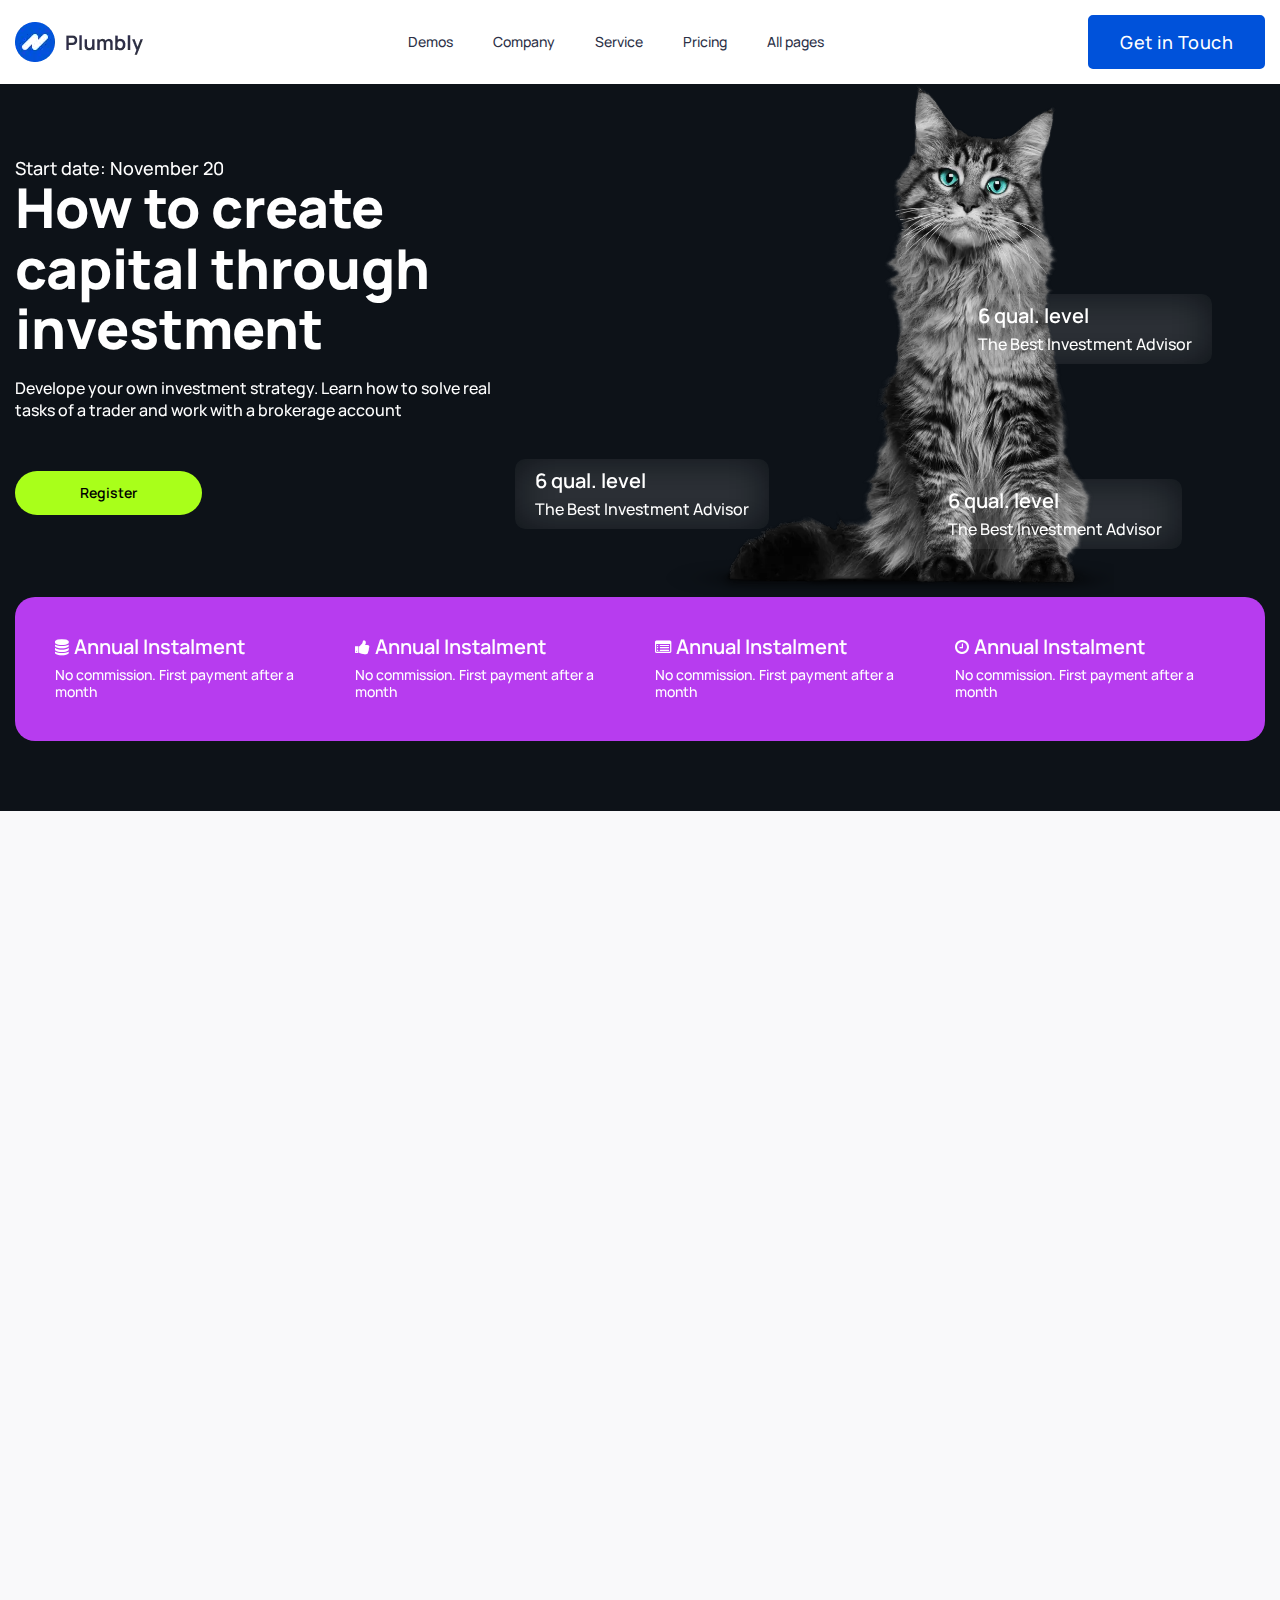
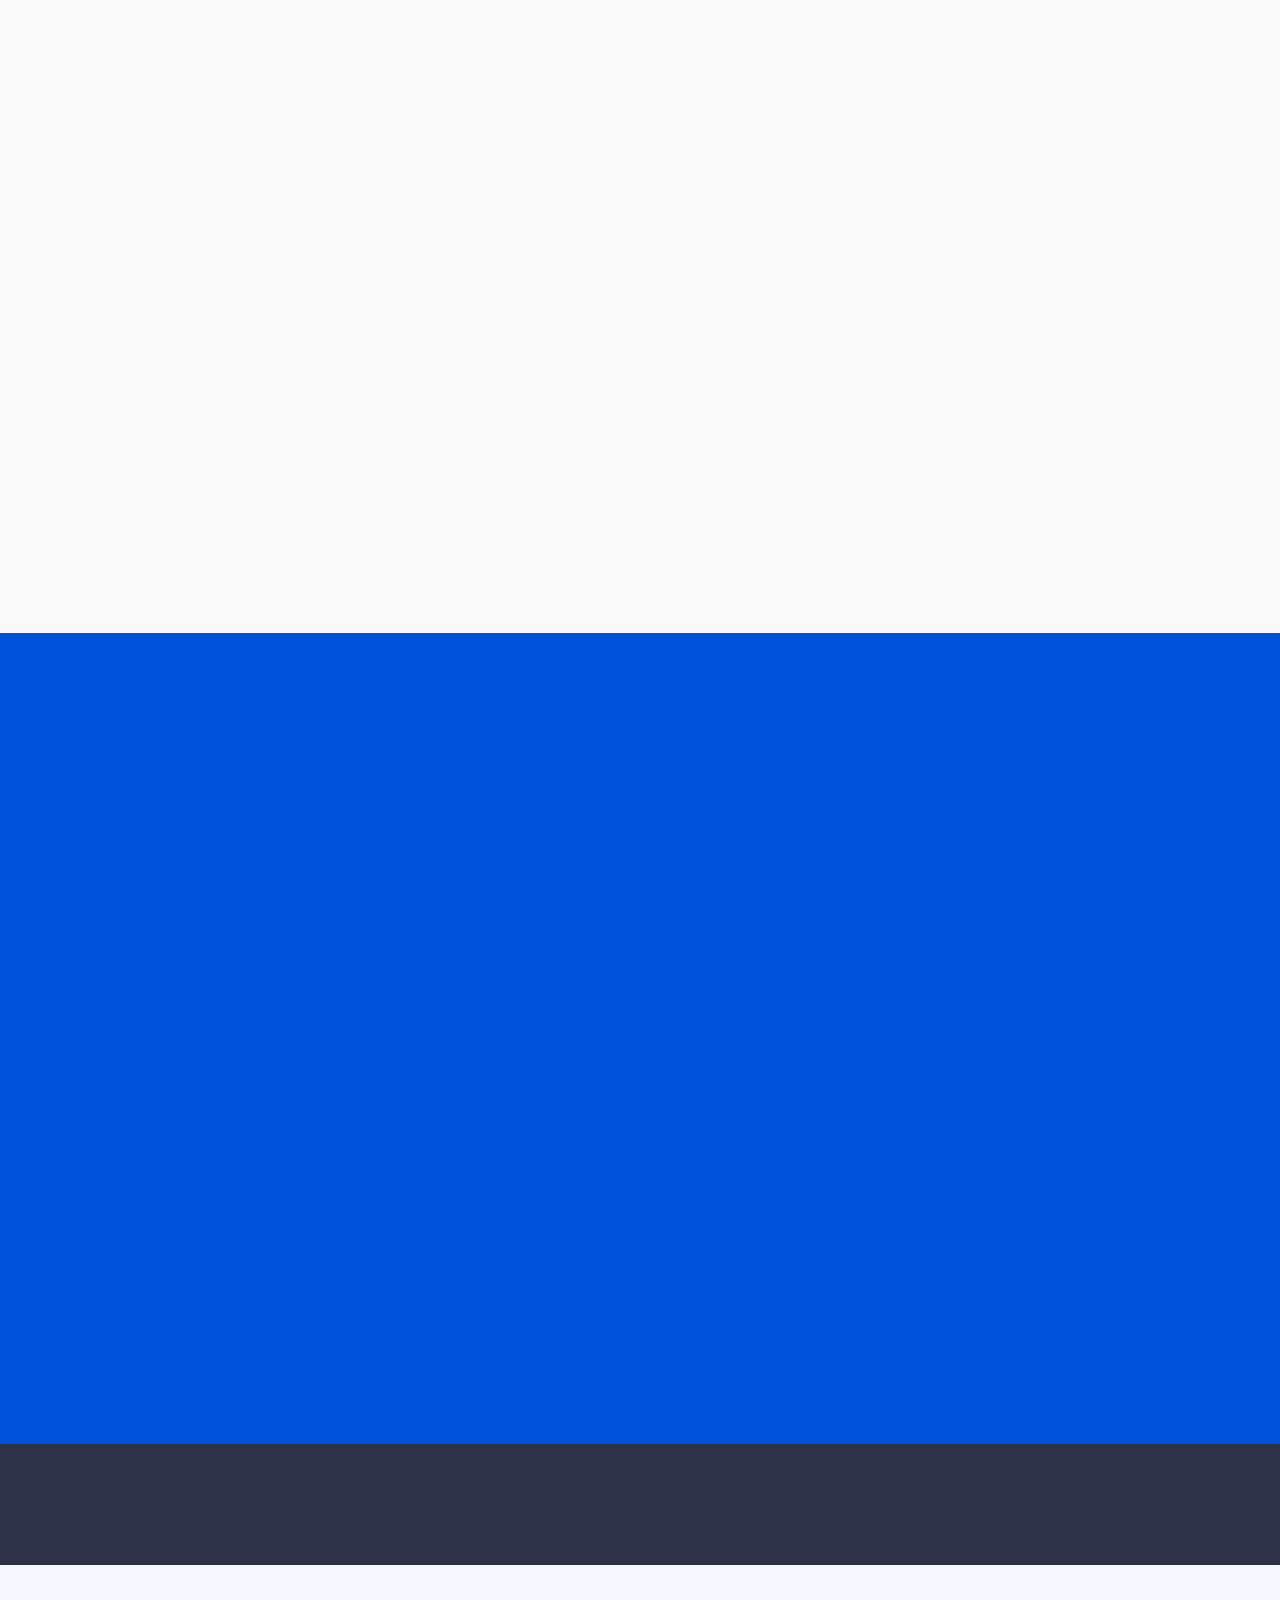
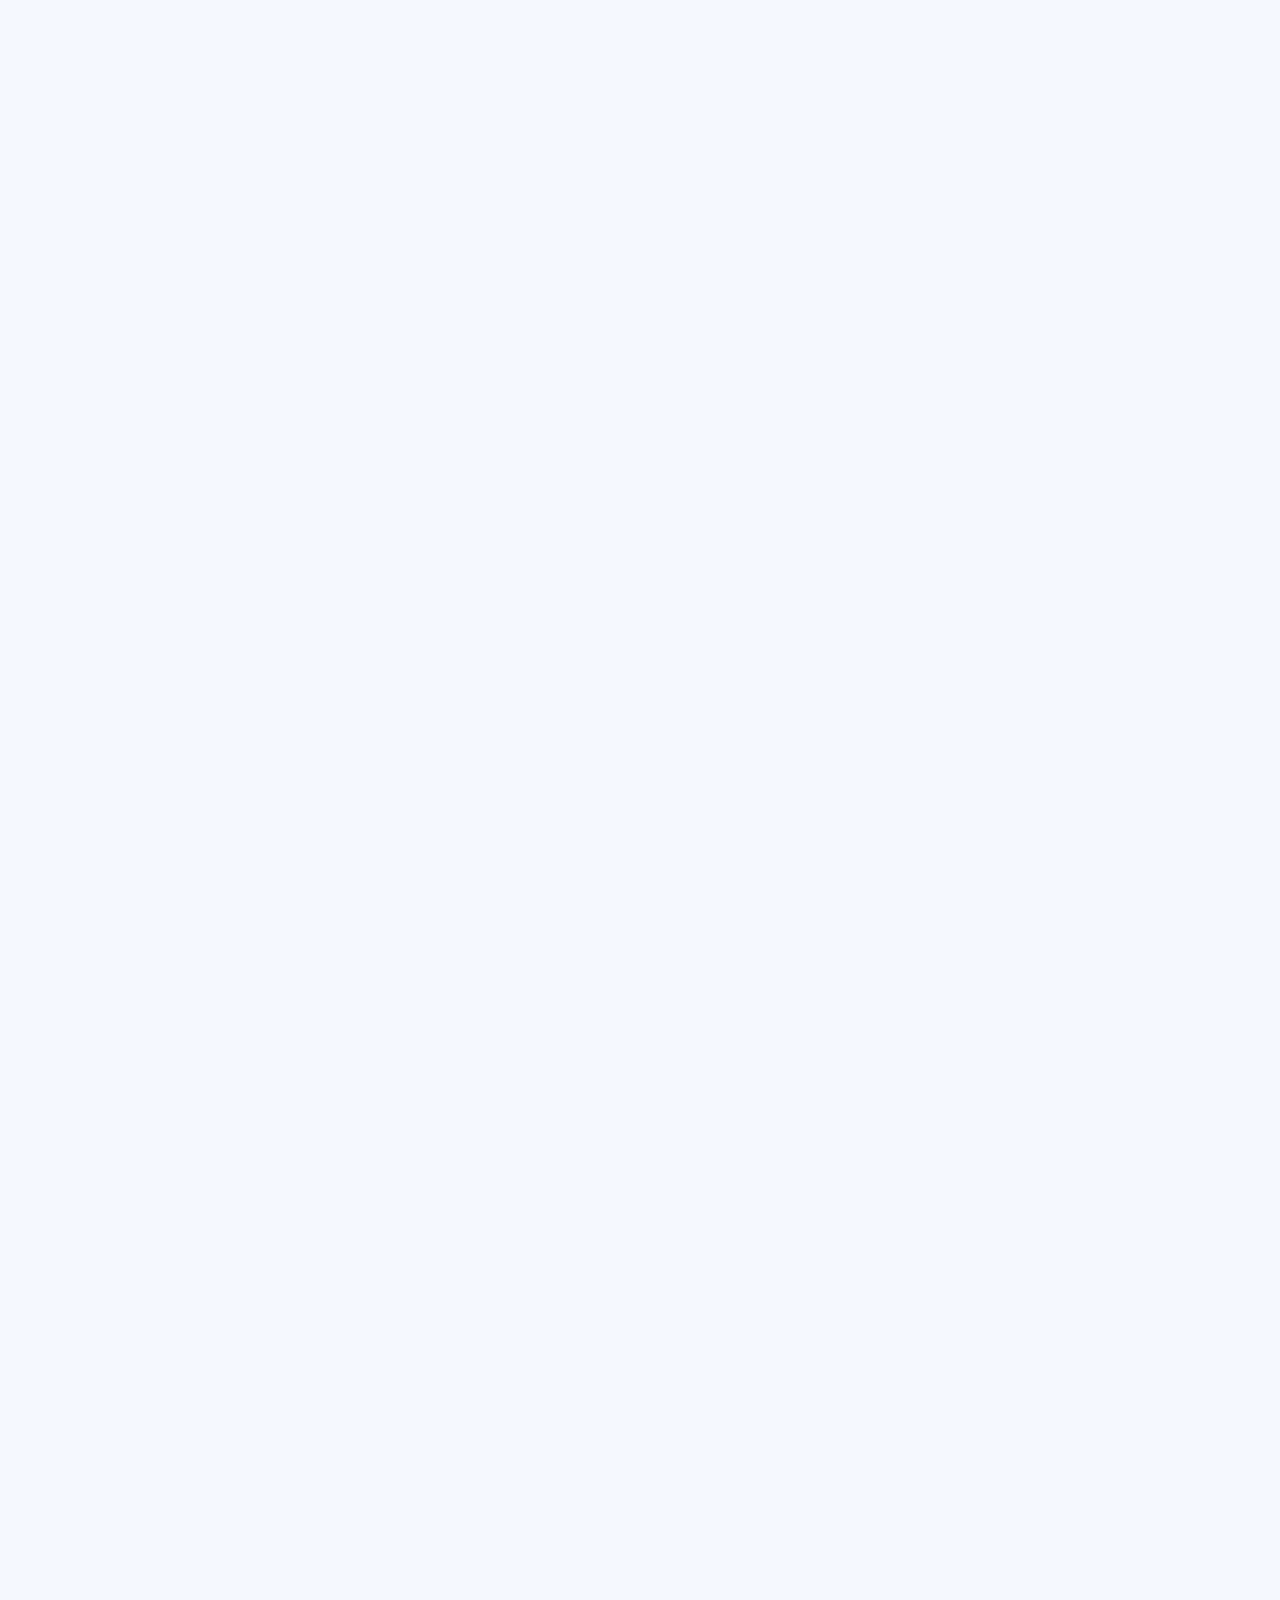
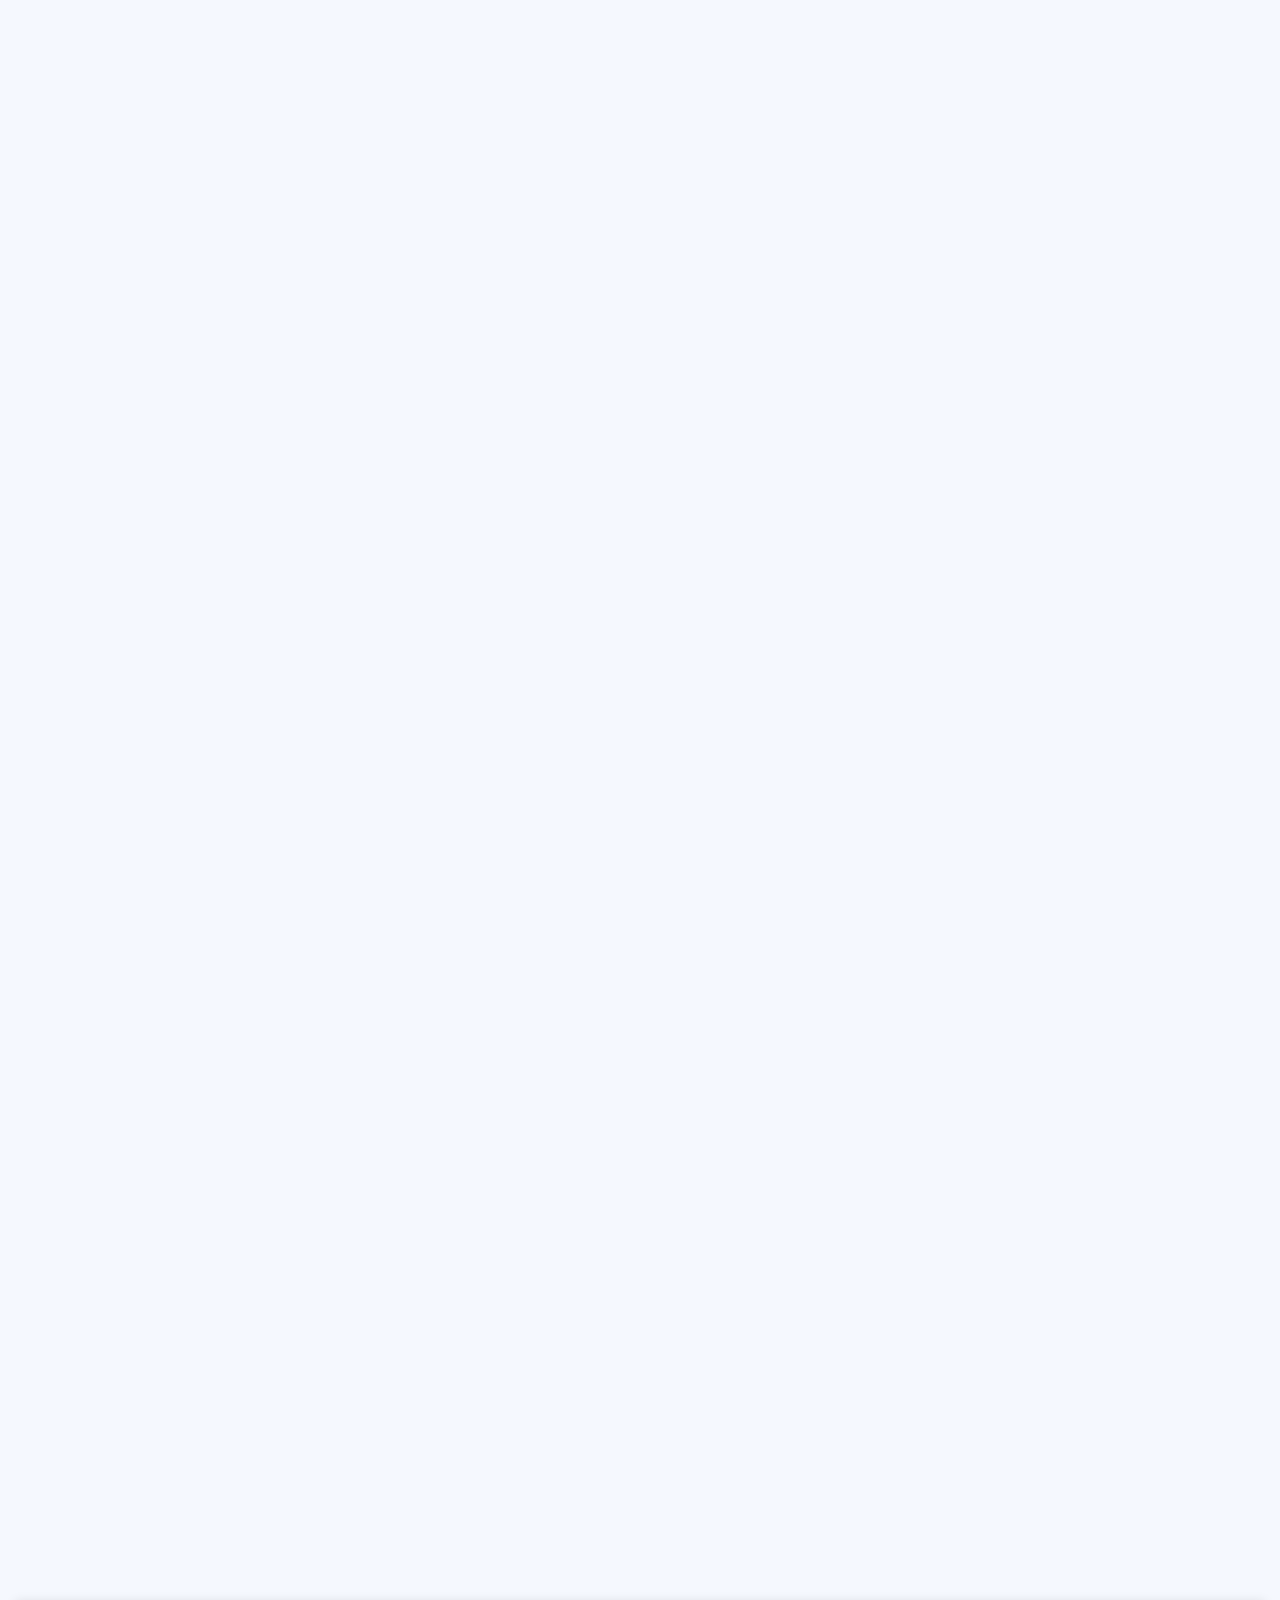
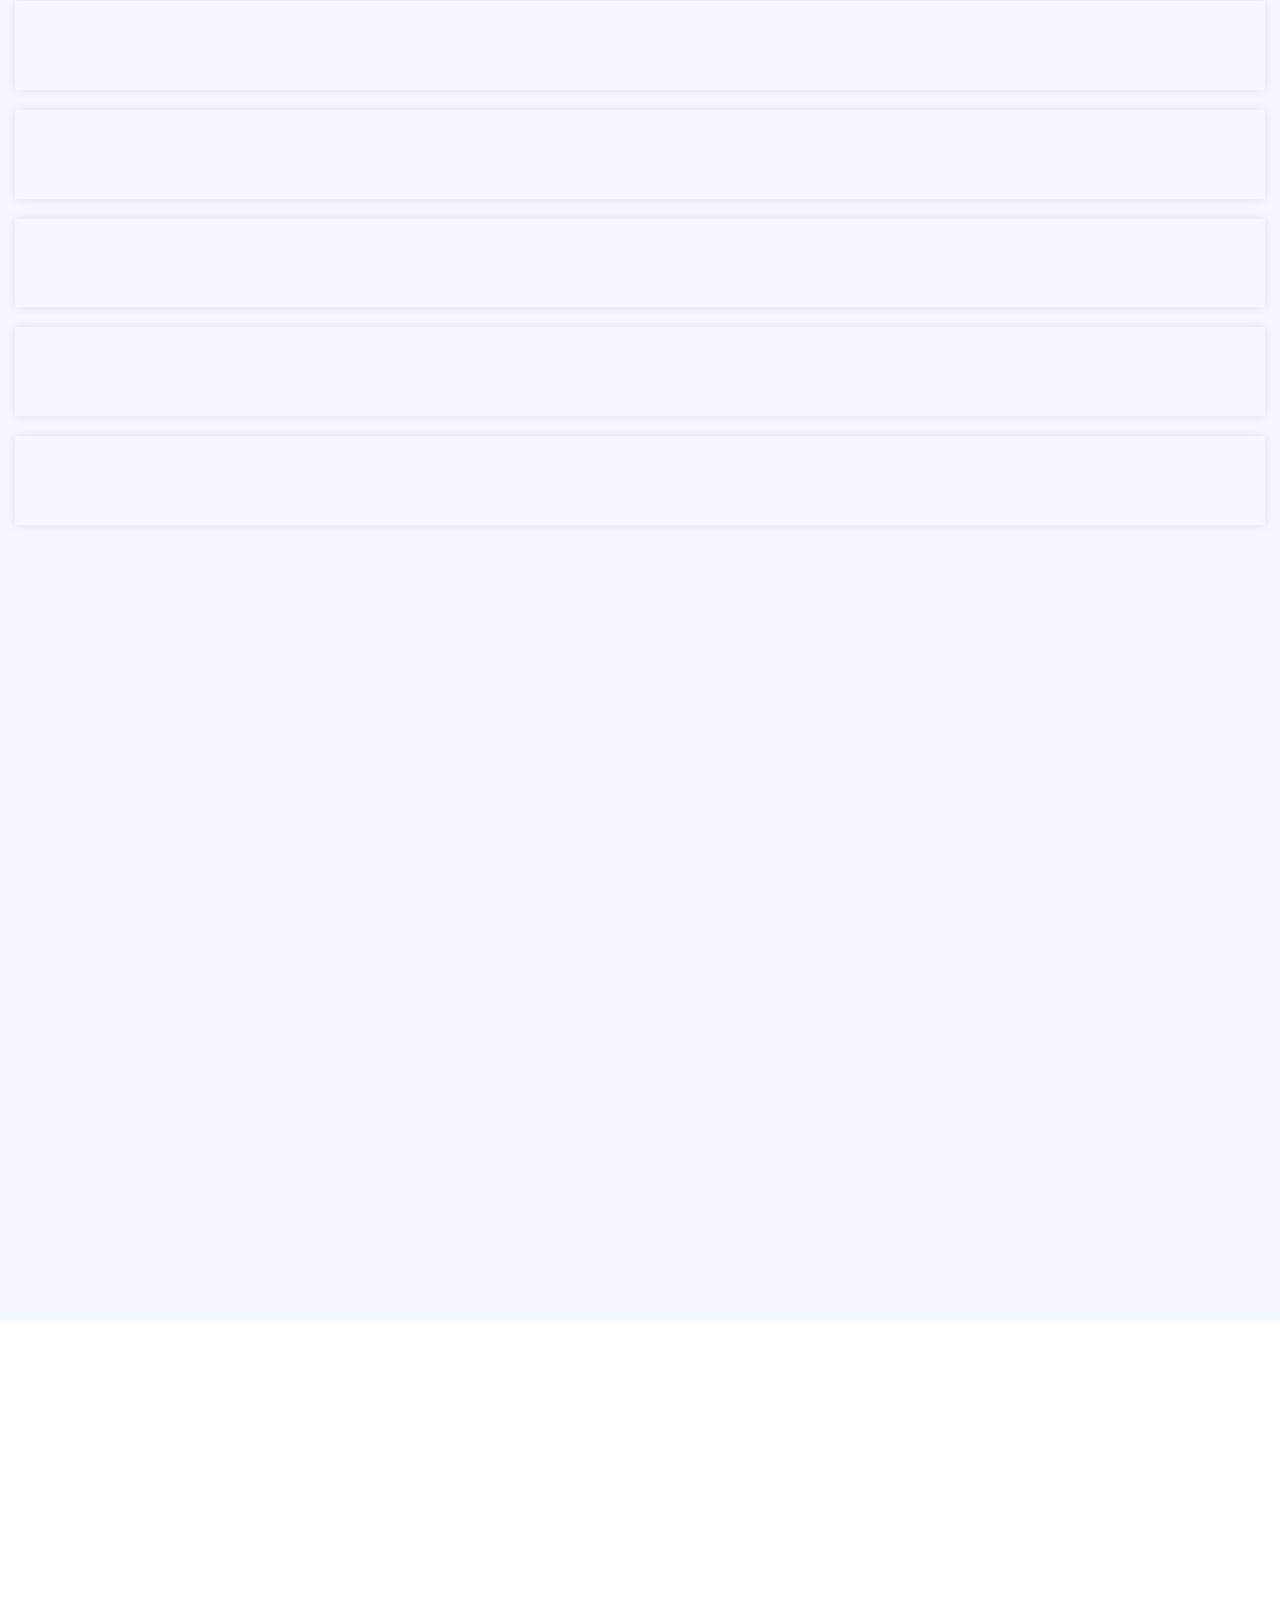
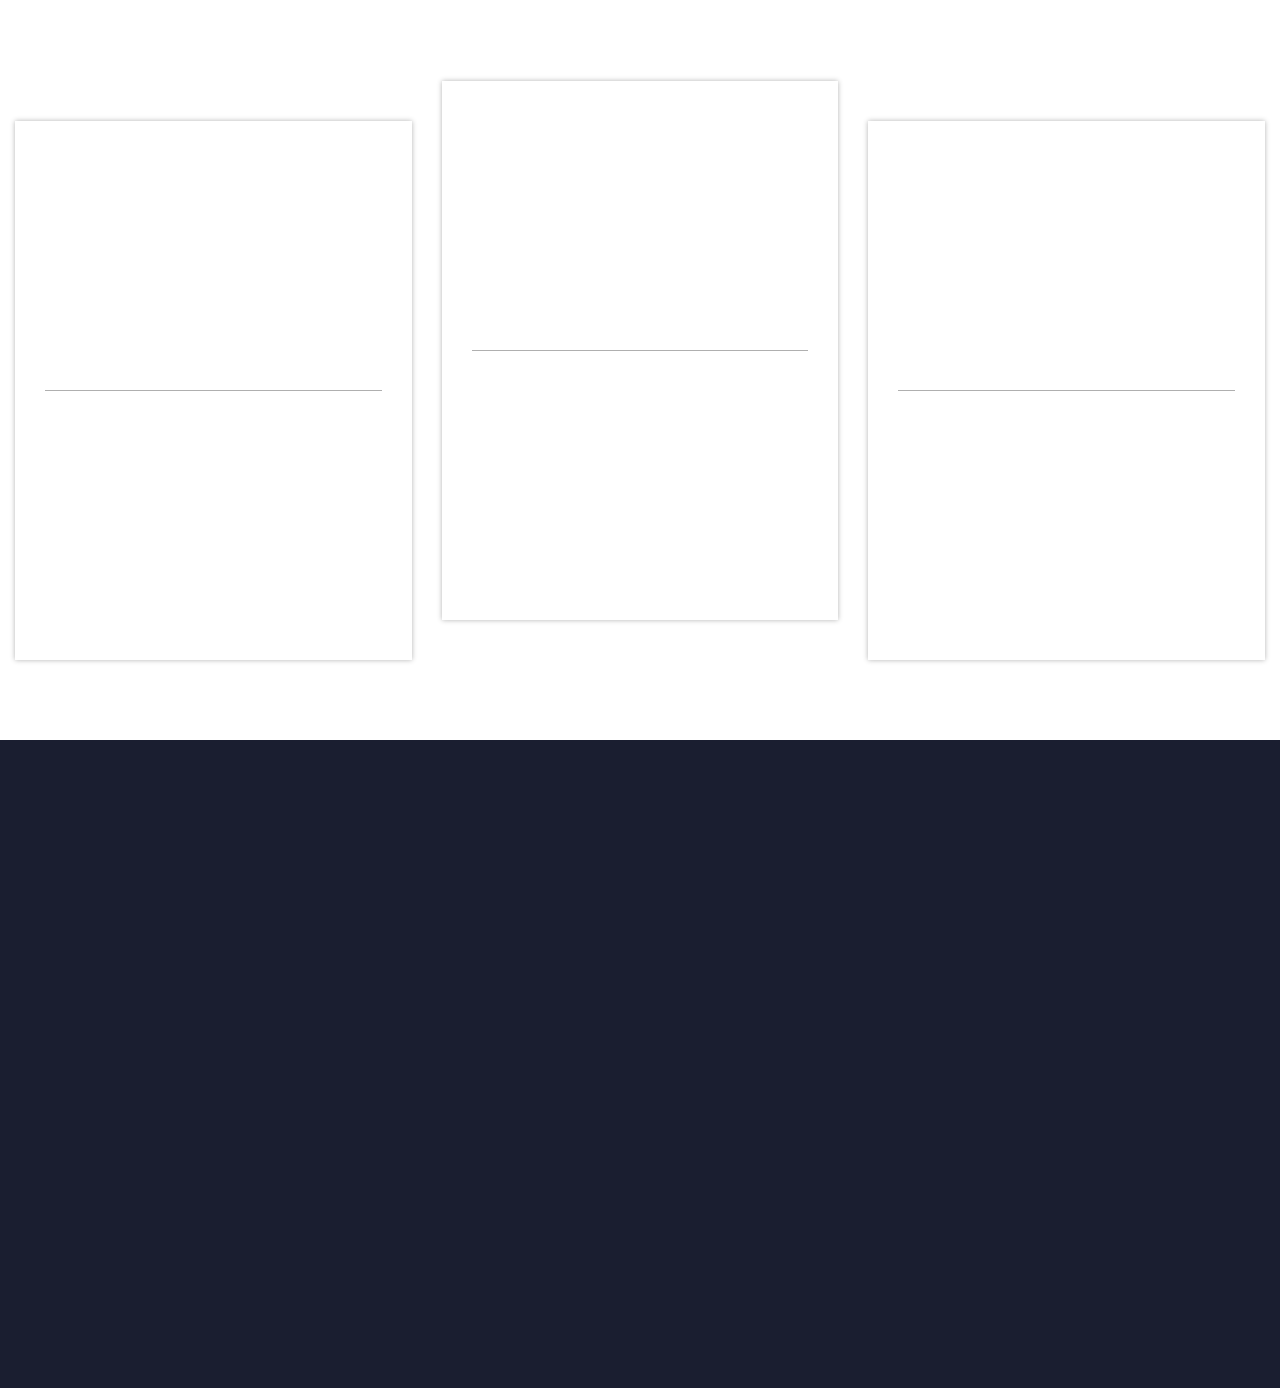
==== home.html @ af6b2b0a "Add files via upload" ====
<!DOCTYPE html>
<html lang="en">

<head>
	<title>Plumby</title>
	<meta charset="UTF-8">
	<meta name="format-detection" content="telephone=no">
	<link rel="stylesheet" href="css/style.min.css?_v=20231124220008">
	<link rel="stylesheet" href="https://cdnjs.cloudflare.com/ajax/libs/font-awesome/4.7.0/css/font-awesome.min.css?_v=20230515083838">
	<meta name="viewport" content="width=device-width, initial-scale=1.0">
</head>

<body>
	<div class="wrapper">
		<header class="header">
			<div class="header__container">
				<a href="" class="header__logo logo"></a>
				<nav class="header__menu menu">
					<ul class="menu__list">

					</ul>
				</nav>
				<a href="#" class="header__link link-1"><span class="link-1__text">Get in Touch</span></a>
				<button type="button" class="burger__icon icon-burger"><span></span></button>
				<div class="burger-body">
					<div class="burger-body__content">
						<div class="burger__head">
							<a href="#" class="burger__logo logo"></a>
							<button class="burger__close-button close-button"></button>
						</div>
						<nav class="burger__menu menu">
							<ul class="menu__list">

							</ul>
						</nav>
						<a href="#" class="burger-body__link link-1"><span class="link-1__text">Get in Touch</span></a>
					</div>
				</div>
			</div>
		</header>

		<main class="main-page">
			<section class="hero">
				<div class="hero__container">
					<div class="hero__content">
						<div class="hero__column hero__context">
							<p data-aos="zoom-in-up" class="hero__date">Start date: November 20</p>
							<h1 data-aos="zoom-in-up" class="hero__title">How to create capital through investment</h1>
							<p data-aos="zoom-in-up" class="hero__text">Develope your own investment strategy. Learn how to solve real tasks of a trader and work with a brokerage account</p>
							<div data-aos="zoom-in-up" class="link-block"><a href="#" class="hero__link"><span class="hero__link_text">Register</span></a></div>
						</div>
						<div class="hero__column hero__picture">
							<div class="hero__labels hero-label">
								<div data-aos="zoom-in-up" class="hero-label__item hero-label__item_1">
									<div data-aos="zoom-in-up" class="hero-label__title">6 qual. level</div>
									<div data-aos="zoom-in-up" class="hero-label__sub-title">The Best Investment Advisor</div>
								</div>
								<div data-aos="zoom-in-up" class="hero-label__item hero-label__item_2">
									<div data-aos="zoom-in-up" class="hero-label__title">6 qual. level</div>
									<div data-aos="zoom-in-up" class="hero-label__sub-title">The Best Investment Advisor</div>
								</div>
								<div data-aos="zoom-in-up" class="hero-label__item hero-label__item_3">
									<div data-aos="zoom-in-up" class="hero-label__title">6 qual. level</div>
									<div data-aos="zoom-in-up" class="hero-label__sub-title">The Best Investment Advisor</div>
								</div>
							</div>
						</div>
					</div>
					<div data-aos="zoom-in-up" class="hero__services hero-services">
						<div class="hero-services__item">
							<div data-aos="zoom-in-up" class="hero-services__head">
								<i class="hero-services__icon fa fa-database"></i>
								<div class="hero-services__title">Annual Instalment</div>
							</div>
							<p data-aos="zoom-in-up" class="hero-services__text">No commission. First payment after a month</p>
						</div>
						<div class="hero-services__item">
							<div data-aos="zoom-in-up" class="hero-services__head">
								<i class="hero-services__icon fa fa-thumbs-up"></i>
								<div class="hero-services__title">Annual Instalment</div>
							</div>
							<p data-aos="zoom-in-up" class="hero-services__text">No commission. First payment after a month</p>
						</div>
						<div class="hero-services__item">
							<div data-aos="zoom-in-up" class="hero-services__head">
								<i class="hero-services__icon fa fa-list-alt"></i>
								<div class="hero-services__title">Annual Instalment</div>
							</div>
							<p data-aos="zoom-in-up" class="hero-services__text">No commission. First payment after a month</p>
						</div>
						<div class="hero-services__item">
							<div data-aos="zoom-in-up" class="hero-services__head">
								<i class="hero-services__icon fa fa-clock-o"></i>
								<div class="hero-services__title">Annual Instalment</div>
							</div>
							<p data-aos="zoom-in-up" class="hero-services__text">No commission. First payment after a month</p>
						</div>
					</div>
				</div>
			</section>
			<section class="experts">
				<div class="experts__container">
					<h6 data-aos="zoom-in-up" class="experts__subtitle subtitle-1">Core Team</h6>
					<h2 data-aos="zoom-in-up" class="experts__title title">Plumbing Experts</h2>
					<div class="experts__block">
						<div data-aos="zoom-in-up" class="expert-member experts__item">
							<div class="expert-member__picture -ibg">
								<picture><source srcset="img/members/member1.webp" type="image/webp"><img src="img/members/member1.jpg" alt="picture"></picture>
							</div>
							<div class="expert-member__content">
								<h4 class="expert-member__name">Guy Hawkins</h4>
								<div class="expert-member__position">Plumber</div>
								<div class="expert-member__icons">
									<a href="#" target="_blank" class="expert-member__icon fa fa-instagram"></a>
									<a href="#" target="_blank" class="expert-member__icon fa fa-facebook"></a>
									<a href="#" target="_blank" class="expert-member__icon fa fa-whatsapp"></a>
									<a href="#" target="_blank" class="expert-member__icon fa fa-twitter"></a>
								</div>
							</div>
						</div>
						<div data-aos="zoom-in-up" class="expert-member experts__item">
							<div class="expert-member__picture -ibg">
								<picture><source srcset="img/members/member2.webp" type="image/webp"><img src="img/members/member2.jpg" alt="picture"></picture>
							</div>
							<div class="expert-member__content">
								<h4 class="expert-member__name">Guy Hawkins</h4>
								<div class="expert-member__position">Plumber</div>
								<div class="expert-member__icons">
									<a href="#" target="_blank" class="expert-member__icon fa fa-instagram"></a>
									<a href="#" target="_blank" class="expert-member__icon fa fa-facebook"></a>
									<a href="#" target="_blank" class="expert-member__icon fa fa-whatsapp"></a>
									<a href="#" target="_blank" class="expert-member__icon fa fa-twitter"></a>
								</div>
							</div>
						</div>
						<div data-aos="zoom-in-up" class="expert-member experts__item">
							<div class="expert-member__picture -ibg">
								<picture><source srcset="img/members/member3.webp" type="image/webp"><img src="img/members/member3.jpg" alt="picture"></picture>
							</div>
							<div class="expert-member__content">
								<h4 class="expert-member__name">Guy Hawkins</h4>
								<div class="expert-member__position">Plumber</div>
								<div class="expert-member__icons">
									<a href="#" target="_blank" class="expert-member__icon fa fa-instagram"></a>
									<a href="#" target="_blank" class="expert-member__icon fa fa-facebook"></a>
									<a href="#" target="_blank" class="expert-member__icon fa fa-whatsapp"></a>
									<a href="#" target="_blank" class="expert-member__icon fa fa-twitter"></a>
								</div>
							</div>
						</div>
						<div data-aos="zoom-in-up" class="expert-member experts__item">
							<div class="expert-member__picture -ibg">
								<picture><source srcset="img/members/member4.webp" type="image/webp"><img src="img/members/member4.png" alt="picture"></picture>
							</div>
							<div class="expert-member__content">
								<h4 class="expert-member__name">Guy Hawkins</h4>
								<div class="expert-member__position">Plumber</div>
								<div class="expert-member__icons">
									<a href="#" target="_blank" class="expert-member__icon fa fa-instagram"></a>
									<a href="#" target="_blank" class="expert-member__icon fa fa-facebook"></a>
									<a href="#" target="_blank" class="expert-member__icon fa fa-whatsapp"></a>
									<a href="#" target="_blank" class="expert-member__icon fa fa-twitter"></a>
								</div>
							</div>
						</div>
						<div data-aos="zoom-in-up" class="expert-member experts__item">
							<div class="expert-member__picture -ibg">
								<picture><source srcset="img/members/member5.webp" type="image/webp"><img src="img/members/member5.png" alt="picture"></picture>
							</div>
							<div class="expert-member__content">
								<h4 class="expert-member__name">Guy Hawkins</h4>
								<div class="expert-member__position">Plumber</div>
								<div class="expert-member__icons">
									<a href="#" target="_blank" class="expert-member__icon fa fa-instagram"></a>
									<a href="#" target="_blank" class="expert-member__icon fa fa-facebook"></a>
									<a href="#" target="_blank" class="expert-member__icon fa fa-whatsapp"></a>
									<a href="#" target="_blank" class="expert-member__icon fa fa-twitter"></a>
								</div>
							</div>
						</div>
						<div data-aos="zoom-in-up" class="expert-member experts__item">
							<div class="expert-member__picture -ibg">
								<picture><source srcset="img/members/member6.webp" type="image/webp"><img src="img/members/member6.png" alt="picture"></picture>
							</div>
							<div class="expert-member__content">
								<h4 class="expert-member__name">Guy Hawkins</h4>
								<div class="expert-member__position">Plumber</div>
								<div class="expert-member__icons">
									<a href="#" target="_blank" class="expert-member__icon fa fa-instagram"></a>
									<a href="#" target="_blank" class="expert-member__icon fa fa-facebook"></a>
									<a href="#" target="_blank" class="expert-member__icon fa fa-whatsapp"></a>
									<a href="#" target="_blank" class="expert-member__icon fa fa-twitter"></a>
								</div>
							</div>
						</div>
						<div data-aos="zoom-in-up" class="expert-member experts__item">
							<div class="expert-member__picture -ibg">
								<picture><source srcset="img/members/member7.webp" type="image/webp"><img src="img/members/member7.png" alt="picture"></picture>
							</div>
							<div class="expert-member__content">
								<h4 class="expert-member__name">Guy Hawkins</h4>
								<div class="expert-member__position">Plumber</div>
								<div class="expert-member__icons">
									<a href="#" target="_blank" class="expert-member__icon fa fa-instagram"></a>
									<a href="#" target="_blank" class="expert-member__icon fa fa-facebook"></a>
									<a href="#" target="_blank" class="expert-member__icon fa fa-whatsapp"></a>
									<a href="#" target="_blank" class="expert-member__icon fa fa-twitter"></a>
								</div>
							</div>
						</div>
						<div data-aos="zoom-in-up" class="expert-member experts__item">
							<div class="expert-member__picture -ibg">
								<picture><source srcset="img/members/member8.webp" type="image/webp"><img src="img/members/member8.jpg" alt="picture"></picture>
							</div>
							<div class="expert-member__content">
								<h4 class="expert-member__name">Guy Hawkins</h4>
								<div class="expert-member__position">Plumber</div>
								<div class="expert-member__icons">
									<a href="#" target="_blank" class="expert-member__icon fa fa-instagram"></a>
									<a href="#" target="_blank" class="expert-member__icon fa fa-facebook"></a>
									<a href="#" target="_blank" class="expert-member__icon fa fa-whatsapp"></a>
									<a href="#" target="_blank" class="expert-member__icon fa fa-twitter"></a>
								</div>
							</div>
						</div>

					</div>
				</div>
			</section>
			<section class="contact-us">
				<div class="contact-us__container">
					<div class="contact-us__column contact-us-content">
						<div class="contact-us__context">
							<h6 data-aos="zoom-in-up" class="contact-us__subtitle subtitle-1">Book Online</h6>
							<h2 data-aos="zoom-in-up" class="contact-us__title title">Online Booking For Appointments</h2>
						</div>
						<form action="" method="" class="contact-us__form contact-us-form">
							<div class="contact-us-form__inputs">
								<input data-aos="zoom-in-up" type="text" placeholder="Full name*" required class="contact-us-form__input"></input>
								<input data-aos="zoom-in-up" type="email" placeholder="Email*" required class="contact-us-form__input"></input>
								<input data-aos="zoom-in-up" type="number" placeholder="Contuct number*" class="contact-us-form__input"></input>
								<div data-aos="zoom-in-up" data-select="Service" class='contact-us-form__select select'>
									<select>
										<option>Service 1</option>
										<option>Service 2</option>
										<option>Service 3</option>
										<option>Service 4</option>
										<option>Service 5</option>
										<option>Service 6</option>
									</select>
								</div>
								<textarea data-aos="zoom-in-up" class="contact-us-form__message" placeholder="Message"></textarea>
								<div data-aos="zoom-in-up" class="contact-us-form__link-block">
									<button class="contact-us-form__link link-2" type="submit"><span class="link-2__text">Book Online</span></button>
								</div>
							</div>

						</form>
					</div>
					<div data-aos="zoom-in-up" class="contact-us__column contact-us-picture">
						<picture><source srcset="img/contact-image.webp" type="image/webp"><img src="img/contact-image.jpg" alt="picture"></picture>
					</div>
				</div>
			</section>
			<section class="brands">
				<div class="brands__container">
					<div data-aos="zoom-in-up" class="brands__item">
						<picture><source srcset="img/brands/brand2.webp" type="image/webp"><img src="img/brands/brand2.png" alt="Brand logo"></picture>
					</div>
					<div data-aos="zoom-in-up" class="brands__item">
						<picture><source srcset="img/brands/brand3.webp" type="image/webp"><img src="img/brands/brand3.png" alt="Brand logo"></picture>
					</div>
					<div data-aos="zoom-in-up" class="brands__item">
						<picture><source srcset="img/brands/brand4.webp" type="image/webp"><img src="img/brands/brand4.png" alt="Brand logo"></picture>
					</div>
					<div data-aos="zoom-in-up" class="brands__item">
						<picture><source srcset="img/brands/brand5.webp" type="image/webp"><img src="img/brands/brand5.png" alt="Brand logo"></picture>
					</div>
					<div data-aos="zoom-in-up" class="brands__item">
						<picture><source srcset="img/brands/brand6.webp" type="image/webp"><img src="img/brands/brand6.png" alt="Brand logo"></picture>
					</div>
				</div>
			</section>
			<section class="statistics">
				<div class="statistics__container">
					<div class="statistics__context context-block">
						<h6 data-aos="zoom-in-up" class="statistics__subtitle subtitle-1">Statistics</h6>
						<h2 data-aos="zoom-in-up" class="statistics__title title">Why we are better than other</h2>
						<p data-aos="zoom-in-up" class="statistics__text text-1">We are quick, reliable, efficient, trustworthy, accommodating and most of all, knowledgeable about the trade. So contact us today so we can be of your immediate service!</p>
					</div>
					<div class="statistics__nums statistics-nums">
						<div class="statistics-nums__item">
							<div data-aos="zoom-in-up" class="statistics-nums__value">300+</div>
							<div data-aos="zoom-in-up" class="statistics-nums__text">Projects</div>
						</div>
						<div class="statistics-nums__item">
							<div data-aos="zoom-in-up" class="statistics-nums__value">300+</div>
							<div data-aos="zoom-in-up" class="statistics-nums__text">Projects</div>
						</div>
						<div class="statistics-nums__item">
							<div data-aos="zoom-in-up" class="statistics-nums__value">300+</div>
							<div data-aos="zoom-in-up" class="statistics-nums__text">Projects</div>
						</div>
						<div class="statistics-nums__item">
							<div data-aos="zoom-in-up" class="statistics-nums__value">300+</div>
							<div data-aos="zoom-in-up" class="statistics-nums__text">Projects</div>
						</div>
					</div>
				</div>
			</section>
			<section class="offer">
				<div class="offer__container">
					<div class="offer__context context-block">
						<h6 data-aos="zoom-in-up" class="offer__subtitle subtitle-1">What we offer</h6>
						<h2 data-aos="zoom-in-up" class="offer__title title">We provide high quality & cost effective services</h2>
					</div>
					<div class="offer__block offer-block">
						<div data-aos="zoom-in-up" class="offer-block__item">
							<a href="#" class="offer-block__picture">
								<div class="offer-block__picture_main-block"><picture><source srcset="img/offer/offer1.webp" type="image/webp"><img class="offer-block__picture_main" src="img/offer/offer1.jpg" alt="picture"></picture></div>
								<i class="offer-block__icon">
									<picture><source srcset="img/icons/icon1.webp" type="image/webp"><img class="offer-block__picture_icon" src="img/icons/icon1.png" alt="icon"></picture>
								</i>
							</a>
							<div class="offer-block__context">

								<div class="offer-block__content">
									<a href="#" class="offer-block__subtitle">Repair</a>
									<a href="#" class="offer-block__title">Residential Boiler</a>
									<p class="offer-block__text">Your home’s boiler is an integral part of keeping your home warm and comfortable, especially once the colder</p>
								</div>
								<a href="#" class="offer-block__link-block">
									<img src="img/Arrow.svg" alt="icon">
									<span href="#" class="offer-block__link">Read more</span>
								</a>
							</div>
						</div>
						<div data-aos="zoom-in-up" class="offer-block__item">
							<a href="#" class="offer-block__picture">
								<div class="offer-block__picture_main-block"><picture><source srcset="img/offer/offer2.webp" type="image/webp"><img class="offer-block__picture_main" src="img/offer/offer2.jpg" alt="picture"></picture></div>
								<i class="offer-block__icon">
									<picture><source srcset="img/icons/icon1.webp" type="image/webp"><img class="offer-block__picture_icon" src="img/icons/icon1.png" alt="icon"></picture>
								</i>
							</a>
							<div class="offer-block__context">

								<div class="offer-block__content">
									<a href="#" class="offer-block__subtitle">Repair</a>
									<a href="#" class="offer-block__title">Residential Boiler</a>
									<p class="offer-block__text">Your home’s boiler is an integral part of keeping your home warm and comfortable, especially once the colder</p>
								</div>
								<a href="#" class="offer-block__link-block">
									<img src="img/Arrow.svg" alt="icon">
									<span href="#" class="offer-block__link">Read more</span>
								</a>
							</div>
						</div>
						<div data-aos="zoom-in-up" class="offer-block__item">
							<a href="#" class="offer-block__picture">
								<div class="offer-block__picture_main-block"><picture><source srcset="img/offer/offer3.webp" type="image/webp"><img class="offer-block__picture_main" src="img/offer/offer3.jpg" alt="picture"></picture></div>
								<i class="offer-block__icon">
									<picture><source srcset="img/icons/icon1.webp" type="image/webp"><img class="offer-block__picture_icon" src="img/icons/icon1.png" alt="icon"></picture>
								</i>
							</a>
							<div class="offer-block__context">

								<div class="offer-block__content">
									<a href="#" class="offer-block__subtitle">Repair</a>
									<a href="#" class="offer-block__title">Residential Boiler</a>
									<p class="offer-block__text">Your home’s boiler is an integral part of keeping your home warm and comfortable, especially once the colder</p>
								</div>
								<a href="#" class="offer-block__link-block">
									<img src="img/Arrow.svg" alt="icon">
									<span href="#" class="offer-block__link">Read more</span>
								</a>
							</div>
						</div>
						<div data-aos="zoom-in-up" class="offer-block__item">
							<a href="#" class="offer-block__picture">
								<div class="offer-block__picture_main-block"><picture><source srcset="img/offer/offer4.webp" type="image/webp"><img class="offer-block__picture_main" src="img/offer/offer4.jpg" alt="picture"></picture></div>
								<i class="offer-block__icon">
									<picture><source srcset="img/icons/icon1.webp" type="image/webp"><img class="offer-block__picture_icon" src="img/icons/icon1.png" alt="icon"></picture>
								</i>
							</a>
							<div class="offer-block__context">

								<div class="offer-block__content">
									<a href="#" class="offer-block__subtitle">Repair</a>
									<a href="#" class="offer-block__title">Residential Boiler</a>
									<p class="offer-block__text">Your home’s boiler is an integral part of keeping your home warm and comfortable, especially once the colder</p>
								</div>
								<a href="#" class="offer-block__link-block">
									<img src="img/Arrow.svg" alt="icon">
									<span href="#" class="offer-block__link">Read more</span>
								</a>
							</div>
						</div>
						<div data-aos="zoom-in-up" class="offer-block__item">
							<a href="#" class="offer-block__picture">
								<div class="offer-block__picture_main-block"><picture><source srcset="img/offer/offer5.webp" type="image/webp"><img class="offer-block__picture_main" src="img/offer/offer5.jpg" alt="picture"></picture></div>
								<i class="offer-block__icon">
									<picture><source srcset="img/icons/icon1.webp" type="image/webp"><img class="offer-block__picture_icon" src="img/icons/icon1.png" alt="icon"></picture>
								</i>
							</a>
							<div class="offer-block__context">

								<div class="offer-block__content">
									<a href="#" class="offer-block__subtitle">Repair</a>
									<a href="#" class="offer-block__title">Residential Boiler</a>
									<p class="offer-block__text">Your home’s boiler is an integral part of keeping your home warm and comfortable, especially once the colder</p>
								</div>
								<a href="#" class="offer-block__link-block">
									<img src="img/Arrow.svg" alt="icon">
									<span href="#" class="offer-block__link">Read more</span>
								</a>
							</div>
						</div>
						<div data-aos="zoom-in-up" class="offer-block__item">
							<a href="#" class="offer-block__picture">
								<div class="offer-block__picture_main-block"><picture><source srcset="img/offer/offer6.webp" type="image/webp"><img class="offer-block__picture_main" src="img/offer/offer6.jpg" alt="picture"></picture></div>
								<i class="offer-block__icon">
									<picture><source srcset="img/icons/icon1.webp" type="image/webp"><img class="offer-block__picture_icon" src="img/icons/icon1.png" alt="icon"></picture>
								</i>
							</a>
							<div class="offer-block__context">

								<div class="offer-block__content">
									<a href="#" class="offer-block__subtitle">Repair</a>
									<a href="#" class="offer-block__title">Residential Boiler</a>
									<p class="offer-block__text">Your home’s boiler is an integral part of keeping your home warm and comfortable, especially once the colder</p>
								</div>
								<a href="#" class="offer-block__link-block">
									<img src="img/Arrow.svg" alt="icon">
									<span href="#" class="offer-block__link">Read more</span>
								</a>
							</div>
						</div>


					</div>
				</div>
			</section>
			<section class="review">
				<div class="review__container">
					<div class="review__context">
						<h6 data-aos="zoom-in-up" class="review__subtitle subtitle-1">Testimonials</h6>
						<div class="review__row">
							<h2 data-aos="zoom-in-up" class="review__title title">What people say</h2>
							<div data-aos="zoom-in-up" class="link-block"><a href="" class="review__link link-2"><span class="link-2__text">View all</span></a></div>
						</div>
					</div>
					<div class="review__block review-block">
						<!-- Оболонка слайдера -->
						<div class="review-block__slider swiper">
							<!-- Частина слайдера, що рухається -->
							<div class="review-block__wrapper swiper-wrapper">
								<!-- Слайд -->
								<div class="review-block__slide swiper-slide">
									<div data-aos="zoom-in-up" class="review-block__item">
										<div class="review-block__head">
											<div data-aos="zoom-in-up" class="review-block__picture -ibg">
												<picture><source srcset="img/clients/client1.webp" type="image/webp"><img src="img/clients/client1.jpg" alt="picture"></picture>
											</div>
											<div class="review-block__context">
												<h4 data-aos="zoom-in-up" class="review-block__name">Eleanora Pena</h4>
												<div data-aos="zoom-in-up" class="review-block__position">Designer, Facebook</div>
											</div>
										</div>
										<p data-aos="zoom-in-up" class="review-block__text">"They were knowledgeable, clearly explaining the work they needed to do. I really appreciated that."</p>
										<div data-aos="zoom-in-up" class="review-block__icons">
											<i class='review-block__icon fa fa-star'></i>
											<i class='review-block__icon fa fa-star'></i>
											<i class='review-block__icon fa fa-star'></i>
											<i class='review-block__icon fa fa-star'></i>
											<i class='review-block__icon fa fa-star-half-empty'></i>
										</div>
									</div>
								</div>
								<div class="review-block__slide swiper-slide">
									<div data-aos="zoom-in-up" class="review-block__item">
										<div class="review-block__head">
											<div data-aos="zoom-in-up" class="review-block__picture -ibg">
												<picture><source srcset="img/clients/client1.webp" type="image/webp"><img src="img/clients/client1.jpg" alt="picture"></picture>
											</div>
											<div class="review-block__context">
												<h4 data-aos="zoom-in-up" class="review-block__name">Eleanora Pena</h4>
												<div data-aos="zoom-in-up" class="review-block__position">Designer, Facebook</div>
											</div>
										</div>
										<p data-aos="zoom-in-up" class="review-block__text">"They were knowledgeable, clearly explaining the work they needed to do. I really appreciated that.""They were knowledgeable, clearly explaining the work they needed to do. I really appreciated that.""They were knowledgeable, clearly explaining the work they needed to do. I really appreciated that."</p>
										<div data-aos="zoom-in-up" class="review-block__icons">
											<i class='review-block__icon fa fa-star'></i>
											<i class='review-block__icon fa fa-star'></i>
											<i class='review-block__icon fa fa-star'></i>
											<i class='review-block__icon fa fa-star'></i>
											<i class='review-block__icon fa fa-star-half-empty'></i>
										</div>
									</div>
								</div>
								<div class="review-block__slide swiper-slide">
									<div data-aos="zoom-in-up" class="review-block__item">
										<div class="review-block__head">
											<div data-aos="zoom-in-up" class="review-block__picture -ibg">
												<picture><source srcset="img/clients/client1.webp" type="image/webp"><img src="img/clients/client1.jpg" alt="picture"></picture>
											</div>
											<div class="review-block__context">
												<h4 data-aos="zoom-in-up" class="review-block__name">Eleanora Pena</h4>
												<div data-aos="zoom-in-up" class="review-block__position">Designer, Facebook</div>
											</div>
										</div>
										<p data-aos="zoom-in-up" class="review-block__text">"They were knowledgeable, clearly explaining the work they needed to do. I really appreciated that.""They were knowledgeable, clearly explaining the work they needed to do. I really appreciated that.""They were knowledgeable, clearly explaining the work they needed to do. I really appreciated that."</p>
										<div data-aos="zoom-in-up" class="review-block__icons">
											<i class='review-block__icon fa fa-star'></i>
											<i class='review-block__icon fa fa-star'></i>
											<i class='review-block__icon fa fa-star'></i>
											<i class='review-block__icon fa fa-star'></i>
											<i class='review-block__icon fa fa-star-half-empty'></i>
										</div>
									</div>
								</div>
								<div class="review-block__slide swiper-slide">
									<div data-aos="zoom-in-up" class="review-block__item">
										<div class="review-block__head">
											<div data-aos="zoom-in-up" class="review-block__picture -ibg">
												<picture><source srcset="img/clients/client1.webp" type="image/webp"><img src="img/clients/client1.jpg" alt="picture"></picture>
											</div>
											<div class="review-block__context">
												<h4 data-aos="zoom-in-up" class="review-block__name">Eleanora Pena</h4>
												<div data-aos="zoom-in-up" class="review-block__position">Designer, Facebook</div>
											</div>
										</div>
										<p data-aos="zoom-in-up" class="review-block__text">"They were knowledgeable, clearly explaining the work they needed to do. I really appreciated that.""They were knowledgeable, clearly explaining the work they needed to do. I really appreciated that."</p>
										<div data-aos="zoom-in-up" class="review-block__icons">
											<i class='review-block__icon fa fa-star'></i>
											<i class='review-block__icon fa fa-star'></i>
											<i class='review-block__icon fa fa-star'></i>
											<i class='review-block__icon fa fa-star'></i>
											<i class='review-block__icon fa fa-star-half-empty'></i>
										</div>
									</div>
								</div>
								<div class="review-block__slide swiper-slide">
									<div data-aos="zoom-in-up" class="review-block__item">
										<div class="review-block__head">
											<div data-aos="zoom-in-up" class="review-block__picture -ibg">
												<picture><source srcset="img/clients/client1.webp" type="image/webp"><img src="img/clients/client1.jpg" alt="picture"></picture>
											</div>
											<div class="review-block__context">
												<h4 data-aos="zoom-in-up" class="review-block__name">Eleanora Pena</h4>
												<div data-aos="zoom-in-up" class="review-block__position">Designer, Facebook</div>
											</div>
										</div>
										<p data-aos="zoom-in-up" class="review-block__text">"They were knowledgeable, clearly explaining the work they needed to do. I really appreciated that.""They were knowledgeable, clearly explaining the work they needed to do. I really appreciated that.""They were knowledgeable, clearly explaining the work they needed to do. I really appreciated that."</p>
										<div data-aos="zoom-in-up" class="review-block__icons">
											<i class='review-block__icon fa fa-star'></i>
											<i class='review-block__icon fa fa-star'></i>
											<i class='review-block__icon fa fa-star'></i>
											<i class='review-block__icon fa fa-star'></i>
											<i class='review-block__icon fa fa-star-half-empty'></i>
										</div>
									</div>
								</div>
							</div>
						</div>

					</div>
				</div>
			</section>
			<section class="about">
				<div class="about__container">
					<div class="about__column about-content">
						<h6 data-aos="zoom-in-up" class="about__subtitle subtitle-1">About us</h6>
						<h2 data-aos="zoom-in-up" class="about__title title">24+ years experience</h2>
						<p data-aos="zoom-in-up" class="about__text">Our quality plumbing service and our personal customer service touch, sets us apart from other plumbing companies. Because we are family-owned and operated we are able to provide a Higher Standard of Plumbing Service at a competitive price.</p>
						<div data-aos="zoom-in-up" class="link-block"><a href="#" class="about__link link-1"><span class="link-1__text">Get in touch</span></a></div>
					</div>
					<div data-aos="zoom-in-up" class="about__column about-picture -ibg">
						<picture><source srcset="img/about.webp" type="image/webp"><img src="img/about.jpg" alt="picture"></picture>
					</div>
				</div>
			</section>
			<section class="faq">
				<div class="faq__container">
					<div class="faq__context">
						<h6 data-aos="zoom-in-up" class="faq__subtitle subtitle-1">FAQ</h6>
						<h2 data-aos="zoom-in-up" class="faq__title title">The most common questions</h2>
					</div>
					<div class="faq__accordion accordion">

					</div>
				</div>
			</section>
			<section class="resources">
				<div class="resources__container">
					<div class="resources__context-block context-block">
						<h6 data-aos="zoom-in-up" class="resources__subtitle subtitle-1">Resourses</h6>
						<h2 data-aos="zoom-in-up" class="resources__title title">Services can you depend on when you call us</h2>
						<p data-aos="zoom-in-up" class="resources__text text-1">We know that looking for plumbing services can be somewhat of a minefield, especially if you’ve sprung a leak or had a breakdown</p>
					</div>
					<div class="resources__block resources-block">
						<div class="resources-block__item">
							<div data-aos="zoom-in-up" class="resources-block__icon">
								<svg xmlns="http://www.w3.org/2000/svg" xmlns:xlink="http://www.w3.org/1999/xlink" viewBox="0 0 512 512" width="512" height="512" preserveAspectRatio="xMidYMid meet" style="width: 100%; height: 100%; transform: translate3d(0px, 0px, 0px); content-visibility: visible;">
									<defs>
										<clipPath id="__lottie_element_4">
											<rect width="512" height="512" x="0" y="0"></rect>
										</clipPath>
									</defs>
									<g clip-path="url(#__lottie_element_4)">
										<g transform="matrix(1,0,0,1,0,0)" opacity="1" style="display: block;">
											<g opacity="1" transform="matrix(1,0,0,1,327.4490051269531,182.1790008544922)">
												<path fill="rgb(255,255,255)" fill-opacity="1" d="M0 0"></path>
												<path stroke-linecap="butt" stroke-linejoin="miter" fill-opacity="0" stroke-miterlimit="10" stroke-dasharray=" 80 20" stroke-dashoffset="10" stroke="rgb(255,255,255)" stroke-opacity="1" stroke-width="10" d="M0 0"></path>
											</g>
											<g opacity="1" transform="matrix(1,0,0,1,295.9960021972656,160.26600646972656)">
												<path fill="rgb(255,255,255)" fill-opacity="1" d="M0 0"></path>
												<path stroke-linecap="butt" stroke-linejoin="miter" fill-opacity="0" stroke-miterlimit="10" stroke-dasharray=" 80 20" stroke-dashoffset="40" stroke="rgb(255,255,255)" stroke-opacity="1" stroke-width="10" d="M0 0"></path>
											</g>
											<g opacity="1" transform="matrix(1,0,0,1,256.44000244140625,151.85400390625)">
												<path fill="rgb(255,255,255)" fill-opacity="1" d="M0 0"></path>
												<path stroke-linecap="butt" stroke-linejoin="miter" fill-opacity="0" stroke-miterlimit="10" stroke-dasharray=" 80 20" stroke-dashoffset="80" stroke="rgb(255,255,255)" stroke-opacity="1" stroke-width="10" d="M0 0"></path>
											</g>
											<g opacity="1" transform="matrix(1,0,0,1,215.6510009765625,160.4029998779297)">
												<path fill="rgb(255,255,255)" fill-opacity="1" d="M0 0"></path>
												<path stroke-linecap="butt" stroke-linejoin="miter" fill-opacity="0" stroke-miterlimit="10" stroke-dasharray=" 80 20" stroke-dashoffset="20" stroke="rgb(255,255,255)" stroke-opacity="1" stroke-width="10" d="M0 0"></path>
											</g>
											<g opacity="1" transform="matrix(1,0,0,1,184.40699768066406,182.28399658203125)">
												<path fill="rgb(255,255,255)" fill-opacity="1" d="M0 0"></path>
												<path stroke-linecap="butt" stroke-linejoin="miter" fill-opacity="0" stroke-miterlimit="10" stroke-dasharray=" 80 20" stroke-dashoffset="50" stroke="rgb(255,255,255)" stroke-opacity="1" stroke-width="10" d="M0 0"></path>
											</g>
											<g opacity="1" transform="matrix(1,0,0,1,163.77200317382812,214.15699768066406)">
												<path fill="rgb(255,255,255)" fill-opacity="1" d="M0 0"></path>
												<path stroke-linecap="butt" stroke-linejoin="miter" fill-opacity="0" stroke-miterlimit="10" stroke-dasharray=" 80 20" stroke-dashoffset="90" stroke="rgb(255,255,255)" stroke-opacity="1" stroke-width="10" d="M0 0"></path>
											</g>
											<g opacity="1" transform="matrix(1,0,0,1,156.67599487304688,255.20399475097656)">
												<path fill="rgb(255,255,255)" fill-opacity="1" d="M0 0"></path>
												<path stroke-linecap="butt" stroke-linejoin="miter" fill-opacity="0" stroke-miterlimit="10" stroke-dasharray=" 80 20" stroke-dashoffset="60" stroke="rgb(255,255,255)" stroke-opacity="1" stroke-width="10" d="M0 0"></path>
											</g>
											<g opacity="1" transform="matrix(1,0,0,1,165.94500732421875,293.3160095214844)">
												<path fill="rgb(255,255,255)" fill-opacity="1" d="M0 0"></path>
												<path stroke-linecap="butt" stroke-linejoin="miter" fill-opacity="0" stroke-miterlimit="10" stroke-dasharray=" 80 20" stroke-dashoffset="20" stroke="rgb(255,255,255)" stroke-opacity="1" stroke-width="10" d="M0 0"></path>
											</g>
											<g opacity="1" transform="matrix(1,0,0,1,187.16600036621094,322.94000244140625)">
												<path fill="rgb(255,255,255)" fill-opacity="1" d="M0 0"></path>
												<path stroke-linecap="butt" stroke-linejoin="miter" fill-opacity="0" stroke-miterlimit="10" stroke-dasharray=" 80 20" stroke-dashoffset="10" stroke="rgb(255,255,255)" stroke-opacity="1" stroke-width="10" d="M0 0"></path>
											</g>
											<g opacity="1" transform="matrix(1,0,0,1,255.97799682617188,350.61700439453125)">
												<path fill="rgb(255,255,255)" fill-opacity="1" d="M0 0"></path>
												<path stroke-linecap="butt" stroke-linejoin="miter" fill-opacity="0" stroke-miterlimit="10" stroke-dasharray=" 80 20" stroke-dashoffset="30" stroke="rgb(255,255,255)" stroke-opacity="1" stroke-width="10" d="M0 0"></path>
											</g>
											<g opacity="1" transform="matrix(1,0,0,1,325.0669860839844,322.67401123046875)">
												<path fill="rgb(255,255,255)" fill-opacity="1" d="M0 0"></path>
												<path stroke-linecap="butt" stroke-linejoin="miter" fill-opacity="0" stroke-miterlimit="10" stroke-dasharray=" 80 20" stroke-dashoffset="20" stroke="rgb(255,255,255)" stroke-opacity="1" stroke-width="10" d="M0 0"></path>
											</g>
											<g opacity="1" transform="matrix(1,0,0,1,345.9289855957031,293.4909973144531)">
												<path fill="rgb(255,255,255)" fill-opacity="1" d="M0 0"></path>
												<path stroke-linecap="butt" stroke-linejoin="miter" fill-opacity="0" stroke-miterlimit="10" stroke-dasharray=" 80 20" stroke-dashoffset="40" stroke="rgb(255,255,255)" stroke-opacity="1" stroke-width="10" d="M0 0"></path>
											</g>
											<g opacity="1" transform="matrix(1,0,0,1,355.26800537109375,255.51699829101562)">
												<path fill="rgb(255,255,255)" fill-opacity="1" d="M0 0"></path>
												<path stroke-linecap="butt" stroke-linejoin="miter" fill-opacity="0" stroke-miterlimit="10" stroke-dasharray=" 80 20" stroke-dashoffset="50" stroke="rgb(255,255,255)" stroke-opacity="1" stroke-width="10" d="M0 0"></path>
											</g>
											<g opacity="1" transform="matrix(1,0,0,1,348.4670104980469,214.86700439453125)">
												<path fill="rgb(255,255,255)" fill-opacity="1" d="M0 0"></path>
												<path stroke-linecap="butt" stroke-linejoin="miter" fill-opacity="0" stroke-miterlimit="10" stroke-dasharray=" 80 20" stroke-dashoffset="50" stroke="rgb(255,255,255)" stroke-opacity="1" stroke-width="10" d="M0 0"></path>
											</g>
										</g>
										<g transform="matrix(0.9998525977134705,0,0,0.9998525977134705,308.38226318359375,329.8414001464844)" opacity="1" style="display: block;">
											<g opacity="1" transform="matrix(1,0,0,1,0,0)">
												<path fill="rgb(222,84,64)" fill-opacity="1" d=" M-4.764999866485596,-64.3239974975586 C-4.764999866485596,-64.3239974975586 57.176998138427734,40.5 57.176998138427734,40.5 C57.176998138427734,40.5 23.823999404907227,35.73500061035156 23.823999404907227,35.73500061035156 C23.823999404907227,35.73500061035156 4.764999866485596,64.3239974975586 4.764999866485596,64.3239974975586 C4.764999866485596,64.3239974975586 -57.176998138427734,-40.5 -57.176998138427734,-40.5 C-57.176998138427734,-40.5 -4.764999866485596,-64.3239974975586 -4.764999866485596,-64.3239974975586z"></path>
											</g>
										</g>
										<g transform="matrix(0.9998525977134705,0,0,0.9998525977134705,203.57373046875,329.8414001464844)" opacity="1" style="display: block;">
											<g opacity="1" transform="matrix(1,0,0,1,0,0)">
												<path fill="rgb(222,84,64)" fill-opacity="1" d=" M4.764999866485596,-64.3239974975586 C4.764999866485596,-64.3239974975586 -57.176998138427734,40.5 -57.176998138427734,40.5 C-57.176998138427734,40.5 -23.823999404907227,35.73500061035156 -23.823999404907227,35.73500061035156 C-23.823999404907227,35.73500061035156 -4.764999866485596,64.3239974975586 -4.764999866485596,64.3239974975586 C-4.764999866485596,64.3239974975586 57.176998138427734,-40.5 57.176998138427734,-40.5 C57.176998138427734,-40.5 4.764999866485596,-64.3239974975586 4.764999866485596,-64.3239974975586z"></path>
											</g>
										</g>
										<g transform="matrix(0.9998593330383301,0,0,0.9998593330383301,255.97799682617188,251.23500061035156)" opacity="1" style="display: block;">
											<g opacity="1" transform="matrix(1,0,0,1,0,0)">
												<path fill="rgb(0,82,217)" fill-opacity="1" d=" M18.121000289916992,-108.7509994506836 C24.14900016784668,-104.62999725341797 31.402000427246094,-102.68699645996094 38.68199920654297,-103.24199676513672 C51.87900161743164,-104.24800109863281 64.34100341796875,-97.052001953125 70.06900024414062,-85.12000274658203 C73.22899627685547,-78.53700256347656 78.53700256347656,-73.22899627685547 85.12000274658203,-70.06900024414062 C97.052001953125,-64.34100341796875 104.24800109863281,-51.87900161743164 103.24199676513672,-38.68199920654297 C102.68699645996094,-31.402000427246094 104.62999725341797,-24.14900016784668 108.7509994506836,-18.121000289916992 C116.22000122070312,-7.195000171661377 116.22000122070312,7.195000171661377 108.7509994506836,18.121000289916992 C104.62999725341797,24.14900016784668 102.68699645996094,31.402000427246094 103.24199676513672,38.68199920654297 C104.24800109863281,51.87900161743164 97.052001953125,64.34100341796875 85.12000274658203,70.06900024414062 C78.53700256347656,73.22899627685547 73.22899627685547,78.53700256347656 70.06900024414062,85.12000274658203 C64.34100341796875,97.052001953125 51.87900161743164,104.24800109863281 38.68199920654297,103.24199676513672 C31.402000427246094,102.68699645996094 24.14900016784668,104.62999725341797 18.121000289916992,108.7509994506836 C7.195000171661377,116.22000122070312 -7.195000171661377,116.22000122070312 -18.121000289916992,108.7509994506836 C-24.14900016784668,104.62999725341797 -31.402000427246094,102.68699645996094 -38.68199920654297,103.24199676513672 C-51.87900161743164,104.24800109863281 -64.34100341796875,97.052001953125 -70.06900024414062,85.12000274658203 C-73.22899627685547,78.53700256347656 -78.53700256347656,73.22899627685547 -85.12000274658203,70.06900024414062 C-97.052001953125,64.34100341796875 -104.24800109863281,51.87900161743164 -103.24199676513672,38.68199920654297 C-102.68699645996094,31.402000427246094 -104.62999725341797,24.14900016784668 -108.7509994506836,18.121000289916992 C-116.22000122070312,7.195000171661377 -116.22000122070312,-7.195000171661377 -108.7509994506836,-18.121000289916992 C-104.62999725341797,-24.14900016784668 -102.68699645996094,-31.402000427246094 -103.24199676513672,-38.68199920654297 C-104.24800109863281,-51.87900161743164 -97.052001953125,-64.34100341796875 -85.12000274658203,-70.06900024414062 C-78.53700256347656,-73.22899627685547 -73.22899627685547,-78.53700256347656 -70.06900024414062,-85.12000274658203 C-64.34100341796875,-97.052001953125 -51.87900161743164,-104.24800109863281 -38.68199920654297,-103.24199676513672 C-31.402000427246094,-102.68699645996094 -24.14900016784668,-104.62999725341797 -18.121000289916992,-108.7509994506836 C-7.195000171661377,-116.22000122070312 7.195000171661377,-116.22000122070312 18.121000289916992,-108.7509994506836z"></path>
											</g>
										</g>
										<g transform="matrix(0.9998525977134705,0,0,0.9998525977134705,255.97799682617188,251.23500061035156)" opacity="1" style="display: block;">
											<g opacity="1" transform="matrix(1,0,0,1,0,0)">
												<path fill="rgb(245,247,254)" fill-opacity="1" d=" M0,-85.76499938964844 C47.333702087402344,-85.76499938964844 85.76499938964844,-47.333702087402344 85.76499938964844,0 C85.76499938964844,47.333702087402344 47.333702087402344,85.76499938964844 0,85.76499938964844 C-47.333702087402344,85.76499938964844 -85.76499938964844,47.333702087402344 -85.76499938964844,0 C-85.76499938964844,-47.333702087402344 -47.333702087402344,-85.76499938964844 0,-85.76499938964844z"></path>
											</g>
										</g>
										<g transform="matrix(0.9998525977134705,-0.0000015025525499368086,0.0000015025525499368086,0.9998525977134705,0.03735032677650452,0.037383515387773514)" opacity="1" style="display: block;">
											<g opacity="1" transform="matrix(1,0,0,1,220.32000732421875,255.9040069580078)">
												<path fill="rgb(43,49,70)" fill-opacity="1" d=" M21.51849937438965,-33.44900131225586 C21.51849937438965,-33.44900131225586 21.51849937438965,33.44900131225586 21.51849937438965,33.44900131225586 C21.51849937438965,33.44900131225586 -21.51849937438965,33.44900131225586 -21.51849937438965,33.44900131225586 C-21.51849937438965,33.44900131225586 -21.51849937438965,-33.44900131225586 -21.51849937438965,-33.44900131225586 C-21.51849937438965,-33.44900131225586 21.51849937438965,-33.44900131225586 21.51849937438965,-33.44900131225586z"></path>
											</g>
											<g opacity="1" transform="matrix(1,0,0,1,277.49700927734375,240.18800354003906)">
												<path fill="rgb(253,199,162)" fill-opacity="1" d=" M-2.1419999599456787,-17.398000717163086 C-2.1419999599456787,-17.398000717163086 3.6449999809265137,-35.44900131225586 3.6449999809265137,-35.44900131225586 C5.415999889373779,-40.974998474121094 2.371999979019165,-46.89099884033203 -3.1540000438690186,-48.6619987487793 C-3.371000051498413,-48.731998443603516 -3.5910000801086426,-48.79499816894531 -3.812000036239624,-48.849998474121094 C-8.59000015258789,-50.04399871826172 -13.555999755859375,-47.7599983215332 -15.758000373840332,-43.35499954223633 C-15.758000373840332,-43.35499954223633 -21.51799964904785,-31.836000442504883 -21.51799964904785,-31.836000442504883 C-21.51799964904785,-31.836000442504883 -35.65800094604492,-17.54199981689453 -35.65800094604492,-17.54199981689453 C-35.65800094604492,-17.54199981689453 -35.65800094604492,49.16400146484375 -35.65800094604492,49.16400146484375 C-35.65800094604492,49.16400146484375 16.599000930786133,49.16400146484375 16.599000930786133,49.16400146484375 C24.493000030517578,49.16400146484375 30.893999099731445,42.763999938964844 30.893999099731445,34.869998931884766 C30.893999099731445,34.869998931884766 30.893999099731445,6.2820000648498535 30.893999099731445,6.2820000648498535 C30.893999099731445,6.2820000648498535 34.441001892089844,-0.8130000233650208 34.441001892089844,-0.8130000233650208 C35.242000579833984,-2.4140000343322754 35.65800094604492,-4.178999900817871 35.65800094604492,-5.968999862670898 C35.65800094604492,-12.336000442504883 30.49799919128418,-17.49799919128418 24.131000518798828,-17.49799919128418 C24.115999221801758,-17.49799919128418 24.10099983215332,-17.49799919128418 24.086000442504883,-17.49799919128418 C24.086000442504883,-17.49799919128418 -2.1419999599456787,-17.398000717163086 -2.1419999599456787,-17.398000717163086z"></path>
											</g>
											<g opacity="1" transform="matrix(1,0,0,1,220.2429962158203,267.9110107421875)">
												<path fill="rgb(255,255,255)" fill-opacity="1" d=" M0,-7.146999835968018 C-3.947000026702881,-7.146999835968018 -7.146999835968018,-3.947000026702881 -7.146999835968018,0 C-7.146999835968018,3.947000026702881 -3.947000026702881,7.146999835968018 0,7.146999835968018 C3.947000026702881,7.146999835968018 7.146999835968018,3.947000026702881 7.146999835968018,0 C7.14300012588501,-3.944999933242798 3.944999933242798,-7.14300012588501 0,-7.146999835968018z"></path>
											</g>
										</g>
									</g>
								</svg>
							</div>
							<h4 data-aos="zoom-in-up" class="resources-block__title">Services</h4>
							<p data-aos="zoom-in-up" class="resources-block__text">Our goal is complete customer satisfaction for everyone we service day and night.</p>
						</div>
						<div class="resources-block__item">
							<div data-aos="zoom-in-up" class="resources-block__icon">
								<svg xmlns="http://www.w3.org/2000/svg" xmlns:xlink="http://www.w3.org/1999/xlink" viewBox="0 0 400 400" width="400" height="400" preserveAspectRatio="xMidYMid meet" style="width: 100%; height: 100%; transform: translate3d(0px, 0px, 0px); content-visibility: visible;">
									<defs>
										<clipPath id="__lottie_element_17">
											<rect width="400" height="400" x="0" y="0"></rect>
										</clipPath>
										<clipPath id="__lottie_element_19">
											<path d="M0,0 L400,0 L400,400 L0,400z"></path>
										</clipPath>
										<linearGradient id="__lottie_element_26" spreadMethod="pad" gradientUnits="userSpaceOnUse" x1="-49.685001373291016" y1="-35.67900085449219" x2="47.88199996948242" y2="42.68600082397461">
											<stop offset="0%" stop-color="rgb(0,82,218)"></stop>
											<stop offset="34%" stop-color="rgb(0,82,218)"></stop>
											<stop offset="45%" stop-color="rgb(0,82,218)"></stop>
											<stop offset="89%" stop-color="rgb(0,82,218)"></stop>
											<stop offset="100%" stop-color="rgb(0,82,218)"></stop>
										</linearGradient>
										<linearGradient id="__lottie_element_35" spreadMethod="pad" gradientUnits="userSpaceOnUse" x1="-62.82400131225586" y1="-15.59000015258789" x2="51.48699951171875" y2="28.503000259399414">
											<stop offset="0%" stop-color="rgb(245,248,254)"></stop>
											<stop offset="50%" stop-color="rgb(245,248,254)"></stop>
											<stop offset="100%" stop-color="rgb(245,248,254)"></stop>
										</linearGradient>
										<clipPath id="__lottie_element_59">
											<path d="M0,0 L400,0 L400,400 L0,400z"></path>
										</clipPath>
										<linearGradient id="__lottie_element_66" spreadMethod="pad" gradientUnits="userSpaceOnUse" x1="-49.685001373291016" y1="-35.67900085449219" x2="47.88199996948242" y2="42.68600082397461">
											<stop offset="0%" stop-color="rgb(0,82,218)"></stop>
											<stop offset="34%" stop-color="rgb(0,82,218)"></stop>
											<stop offset="45%" stop-color="rgb(0,82,218)"></stop>
											<stop offset="89%" stop-color="rgb(0,82,218)"></stop>
											<stop offset="100%" stop-color="rgb(0,82,218)"></stop>
										</linearGradient>
										<linearGradient id="__lottie_element_75" spreadMethod="pad" gradientUnits="userSpaceOnUse" x1="-62.82400131225586" y1="-15.59000015258789" x2="51.48699951171875" y2="28.503000259399414">
											<stop offset="0%" stop-color="rgb(245,248,254)"></stop>
											<stop offset="50%" stop-color="rgb(245,248,254)"></stop>
											<stop offset="100%" stop-color="rgb(245,248,254)"></stop>
										</linearGradient>
										<clipPath id="__lottie_element_83">
											<path d="M0,0 L400,0 L400,400 L0,400z"></path>
										</clipPath>
										<linearGradient id="__lottie_element_90" spreadMethod="pad" gradientUnits="userSpaceOnUse" x1="-49.685001373291016" y1="-35.67900085449219" x2="47.88199996948242" y2="42.68600082397461">
											<stop offset="0%" stop-color="rgb(0,82,218)"></stop>
											<stop offset="34%" stop-color="rgb(0,82,218)"></stop>
											<stop offset="45%" stop-color="rgb(0,82,218)"></stop>
											<stop offset="89%" stop-color="rgb(0,82,218)"></stop>
											<stop offset="100%" stop-color="rgb(0,82,218)"></stop>
										</linearGradient>
										<linearGradient id="__lottie_element_99" spreadMethod="pad" gradientUnits="userSpaceOnUse" x1="-62.82400131225586" y1="-15.59000015258789" x2="51.48699951171875" y2="28.503000259399414">
											<stop offset="0%" stop-color="rgb(245,248,254)"></stop>
											<stop offset="50%" stop-color="rgb(245,248,254)"></stop>
											<stop offset="100%" stop-color="rgb(245,248,254)"></stop>
										</linearGradient>
										<clipPath id="__lottie_element_107">
											<path d="M0,0 L400,0 L400,400 L0,400z"></path>
										</clipPath>
										<linearGradient id="__lottie_element_114" spreadMethod="pad" gradientUnits="userSpaceOnUse" x1="-49.685001373291016" y1="-35.67900085449219" x2="47.88199996948242" y2="42.68600082397461">
											<stop offset="0%" stop-color="rgb(0,82,218)"></stop>
											<stop offset="34%" stop-color="rgb(0,82,218)"></stop>
											<stop offset="45%" stop-color="rgb(0,82,218)"></stop>
											<stop offset="89%" stop-color="rgb(0,82,218)"></stop>
											<stop offset="100%" stop-color="rgb(0,82,218)"></stop>
										</linearGradient>
										<linearGradient id="__lottie_element_123" spreadMethod="pad" gradientUnits="userSpaceOnUse" x1="-62.82400131225586" y1="-15.59000015258789" x2="51.48699951171875" y2="28.503000259399414">
											<stop offset="0%" stop-color="rgb(245,248,254)"></stop>
											<stop offset="50%" stop-color="rgb(245,248,254)"></stop>
											<stop offset="100%" stop-color="rgb(245,248,254)"></stop>
										</linearGradient>
									</defs>
									<g clip-path="url(#__lottie_element_17)">
										<g clip-path="url(#__lottie_element_19)" transform="matrix(0.8999999761581421,0,0,0.8999999761581421,23.961898803710938,41.412506103515625)" opacity="1" style="display: block;">
											<g transform="matrix(1.000001072883606,0,0,1.000001072883606,174.74998474121094,196.67877197265625)" opacity="1" style="display: block;">
												<path stroke-linecap="butt" stroke-linejoin="round" fill-opacity="0" stroke="rgb(245,247,254)" stroke-opacity="1" stroke-width="3" d=" M17.25,61.29 C60.83,61.29 96.21,78.98 96.21,100.77 C96.21,122.56 60.83,140.25 17.25,140.25 C-26.33,140.25 -61.71,122.56 -61.71,100.77 C-61.71,78.98 -26.33,61.29 17.25,61.29z M97.18,83.91 C97.18,83.91 95.93,104.24 95.93,104.24 C95.93,104.24 -61.49,104.24 -61.49,104.24 C-61.49,104.24 -62.74,83.91 -62.74,83.91 C-62.74,83.91 97.18,83.91 97.18,83.91z"></path>
												<path fill="rgb(26,29,47)" fill-opacity="1" d=" M17.25,61.29 C60.83,61.29 96.21,78.98 96.21,100.77 C96.21,122.56 60.83,140.25 17.25,140.25 C-26.33,140.25 -61.71,122.56 -61.71,100.77 C-61.71,78.98 -26.33,61.29 17.25,61.29z M97.18,83.91 C97.18,83.91 95.93,104.24 95.93,104.24 C95.93,104.24 -61.49,104.24 -61.49,104.24 C-61.49,104.24 -62.74,83.91 -62.74,83.91 C-62.74,83.91 97.18,83.91 97.18,83.91z"></path>
												<g opacity="1" transform="matrix(0.9869700074195862,0,0,0.9869700074195862,17.25,100.76799774169922)"></g>
												<g opacity="1" transform="matrix(0.9905700087547302,0,0,0.7104499936103821,17.22100067138672,94.072998046875)"></g>
											</g>
											<g transform="matrix(1.000001072883606,0,0,1.0403000116348267,163.7496795654297,165.1298828125)" opacity="1" style="display: block;">
												<g opacity="1" transform="matrix(1,0,0,1,86,25)">
													<path fill="rgb(0,82,217)" fill-opacity="1" d=" M-46.25,140.75 C-46.25,140.75 -46.25,121.5 -46.25,121.5"></path>
													<path stroke-linecap="butt" stroke-linejoin="miter" fill-opacity="0" stroke-miterlimit="4" stroke="rgb(245,247,254)" stroke-opacity="1" stroke-width="2" d=" M-46.25,140.75 C-46.25,140.75 -46.25,121.5 -46.25,121.5"></path>
												</g>
												<g opacity="1" transform="matrix(1,0,0,1,98.5,12.25)">
													<path fill="rgb(0,82,217)" fill-opacity="1" d=" M-36,150.25 C-36,150.25 -36,131 -36,131 M-36,150.25 C-36,150.25 -36,131 -36,131 M-36,150.25 C-36,150.25 -36,131 -36,131 M-36,150.25 C-36,150.25 -36,131 -36,131"></path>
													<path stroke-linecap="butt" stroke-linejoin="miter" fill-opacity="0" stroke-miterlimit="4" stroke="rgb(245,247,254)" stroke-opacity="1" stroke-width="2" d=" M-36,150.25 C-36,150.25 -36,131 -36,131 M-36,150.25 C-36,150.25 -36,131 -36,131 M-36,150.25 C-36,150.25 -36,131 -36,131 M-36,150.25 C-36,150.25 -36,131 -36,131"></path>
												</g>
												<g opacity="1" transform="matrix(1,0,0,1,122.25,4)">
													<path fill="rgb(0,82,217)" fill-opacity="1" d=" M-36,150.25 C-36,150.25 -36,131 -36,131 M-36,150.25 C-36,150.25 -36,131 -36,131 M-36,150.25 C-36,150.25 -36,131 -36,131 M-36,150.25 C-36,150.25 -36,131 -36,131"></path>
													<path stroke-linecap="butt" stroke-linejoin="miter" fill-opacity="0" stroke-miterlimit="4" stroke="rgb(245,247,254)" stroke-opacity="1" stroke-width="2" d=" M-36,150.25 C-36,150.25 -36,131 -36,131 M-36,150.25 C-36,150.25 -36,131 -36,131 M-36,150.25 C-36,150.25 -36,131 -36,131 M-36,150.25 C-36,150.25 -36,131 -36,131"></path>
												</g>
												<g opacity="1" transform="matrix(1,0,0,1,139,-10.25)">
													<path fill="rgb(0,82,217)" fill-opacity="1" d=" M-36,150.25 C-36,150.25 -36,131 -36,131 M-36,150.25 C-36,150.25 -36,131 -36,131 M-36,150.25 C-36,150.25 -36,131 -36,131 M-36,150.25 C-36,150.25 -36,131 -36,131"></path>
													<path stroke-linecap="butt" stroke-linejoin="miter" fill-opacity="0" stroke-miterlimit="4" stroke="rgb(245,247,254)" stroke-opacity="1" stroke-width="2" d=" M-36,150.25 C-36,150.25 -36,131 -36,131 M-36,150.25 C-36,150.25 -36,131 -36,131 M-36,150.25 C-36,150.25 -36,131 -36,131 M-36,150.25 C-36,150.25 -36,131 -36,131"></path>
												</g>
												<g opacity="1" transform="matrix(1,0,0,1,0,0)">
													<path fill="rgb(0,82,217)" fill-opacity="1" d=" M-46.25,140.75 C-46.25,140.75 -46.25,121.5 -46.25,121.5"></path>
													<path stroke-linecap="butt" stroke-linejoin="miter" fill-opacity="0" stroke-miterlimit="4" stroke="rgb(245,247,254)" stroke-opacity="1" stroke-width="2" d=" M-46.25,140.75 C-46.25,140.75 -46.25,121.5 -46.25,121.5"></path>
												</g>
												<g opacity="1" transform="matrix(1,0,0,1,6,2.75)">
													<path fill="rgb(0,82,217)" fill-opacity="1" d=" M-36,150.25 C-36,150.25 -36,131 -36,131 M-36,150.25 C-36,150.25 -36,131 -36,131 M-36,150.25 C-36,150.25 -36,131 -36,131 M-36,150.25 C-36,150.25 -36,131 -36,131"></path>
													<path stroke-linecap="butt" stroke-linejoin="miter" fill-opacity="0" stroke-miterlimit="4" stroke="rgb(245,247,254)" stroke-opacity="1" stroke-width="2" d=" M-36,150.25 C-36,150.25 -36,131 -36,131 M-36,150.25 C-36,150.25 -36,131 -36,131 M-36,150.25 C-36,150.25 -36,131 -36,131 M-36,150.25 C-36,150.25 -36,131 -36,131"></path>
												</g>
												<g opacity="1" transform="matrix(1,0,0,1,27.25,11)">
													<path fill="rgb(0,82,217)" fill-opacity="1" d=" M-36,150.25 C-36,150.25 -36,131 -36,131 M-36,150.25 C-36,150.25 -36,131 -36,131 M-36,150.25 C-36,150.25 -36,131 -36,131 M-36,150.25 C-36,150.25 -36,131 -36,131"></path>
													<path stroke-linecap="butt" stroke-linejoin="miter" fill-opacity="0" stroke-miterlimit="4" stroke="rgb(245,247,254)" stroke-opacity="1" stroke-width="2" d=" M-36,150.25 C-36,150.25 -36,131 -36,131 M-36,150.25 C-36,150.25 -36,131 -36,131 M-36,150.25 C-36,150.25 -36,131 -36,131 M-36,150.25 C-36,150.25 -36,131 -36,131"></path>
												</g>
												<g opacity="1" transform="matrix(1,0,0,1,53,14.75)">
													<path fill="rgb(0,82,217)" fill-opacity="1" d=" M-36,150.25 C-36,150.25 -36,131 -36,131 M-36,150.25 C-36,150.25 -36,131 -36,131 M-36,150.25 C-36,150.25 -36,131 -36,131 M-36,150.25 C-36,150.25 -36,131 -36,131"></path>
													<path stroke-linecap="butt" stroke-linejoin="miter" fill-opacity="0" stroke-miterlimit="4" stroke="rgb(245,247,254)" stroke-opacity="1" stroke-width="2" d=" M-36,150.25 C-36,150.25 -36,131 -36,131 M-36,150.25 C-36,150.25 -36,131 -36,131 M-36,150.25 C-36,150.25 -36,131 -36,131 M-36,150.25 C-36,150.25 -36,131 -36,131"></path>
												</g>
											</g>
											<g transform="matrix(1.0099999904632568,0,0,1.0099999904632568,174.57749938964844,174.19784545898438)" opacity="1" style="display: block;">
												<g opacity="1" transform="matrix(1,0,0,1,17.25,100.76799774169922)">
													<path fill="url(#__lottie_element_26)" fill-opacity="1" d=" M0,-40 C44.152000427246094,-40 80,-22.076000213623047 80,0 C80,22.076000213623047 44.152000427246094,40 0,40 C-44.152000427246094,40 -80,22.076000213623047 -80,0 C-80,-22.076000213623047 -44.152000427246094,-40 0,-40z"></path>
													<path stroke-linecap="butt" stroke-linejoin="miter" fill-opacity="0" stroke-miterlimit="4" stroke="rgb(255,255,255)" stroke-opacity="1" stroke-width="1" d=" M0,-40 C44.152000427246094,-40 80,-22.076000213623047 80,0 C80,22.076000213623047 44.152000427246094,40 0,40 C-44.152000427246094,40 -80,22.076000213623047 -80,0 C-80,-22.076000213623047 -44.152000427246094,-40 0,-40z"></path>
												</g>
											</g>
											<g transform="matrix(0.9800029993057251,0,0,0.9800029993057251,175.09495544433594,177.14102172851562)" opacity="1" style="display: block;">
												<g opacity="1" transform="matrix(1,0,0,1,17.25,97.76799774169922)">
													<path fill="url(#__lottie_element_35)" fill-opacity="1" d=" M0,-26 C32.56209945678711,-26 59,-14.34939956665039 59,0 C59,14.34939956665039 32.56209945678711,26 0,26 C-32.56209945678711,26 -59,14.34939956665039 -59,0 C-59,-14.34939956665039 -32.56209945678711,-26 0,-26z"></path>
													<path stroke-linecap="butt" stroke-linejoin="miter" fill-opacity="0" stroke-miterlimit="4" stroke="rgb(245,247,254)" stroke-opacity="1" stroke-width="1" d=" M0,-26 C32.56209945678711,-26 59,-14.34939956665039 59,0 C59,14.34939956665039 32.56209945678711,26 0,26 C-32.56209945678711,26 -59,14.34939956665039 -59,0 C-59,-14.34939956665039 -32.56209945678711,-26 0,-26z"></path>
												</g>
											</g>
											<g transform="matrix(1.000001072883606,0,0,1.000001072883606,163.74996948242188,166.67864990234375)" opacity="1" style="display: block;">
												<g opacity="1" transform="matrix(1,0,0,1,0,0)">
													<path fill="rgb(245,247,254)" fill-opacity="1" d=" M26.5,81 C6.75,81 -29.25,87.25 -29.25,105.5 C-29.25,90 12,84.25 26.5,84.25 C42,84.25 85.5,88 85.5,104.25 C85.5,85.75 46.25,81 26.5,81z"></path>
												</g>
											</g>
											<g transform="matrix(1,0,0,1,200,200)" opacity="1" style="display: block;"></g>
										</g>
										<g clip-path="url(#__lottie_element_59)" transform="matrix(0.8999999761581421,0,0,0.8999999761581421,17.961898803710938,13.412506103515625)" opacity="1" style="display: block;">
											<g transform="matrix(1.000001072883606,0,0,1.000001072883606,174.74998474121094,196.67877197265625)" opacity="1" style="display: block;">
												<path stroke-linecap="butt" stroke-linejoin="round" fill-opacity="0" stroke="rgb(245,247,254)" stroke-opacity="1" stroke-width="3" d=" M17.25,61.29 C60.83,61.29 96.21,78.98 96.21,100.77 C96.21,122.56 60.83,140.25 17.25,140.25 C-26.33,140.25 -61.71,122.56 -61.71,100.77 C-61.71,78.98 -26.33,61.29 17.25,61.29z M97.18,83.91 C97.18,83.91 95.93,104.24 95.93,104.24 C95.93,104.24 -61.49,104.24 -61.49,104.24 C-61.49,104.24 -62.74,83.91 -62.74,83.91 C-62.74,83.91 97.18,83.91 97.18,83.91z"></path>
												<path fill="rgb(26,29,47)" fill-opacity="1" d=" M17.25,61.29 C60.83,61.29 96.21,78.98 96.21,100.77 C96.21,122.56 60.83,140.25 17.25,140.25 C-26.33,140.25 -61.71,122.56 -61.71,100.77 C-61.71,78.98 -26.33,61.29 17.25,61.29z M97.18,83.91 C97.18,83.91 95.93,104.24 95.93,104.24 C95.93,104.24 -61.49,104.24 -61.49,104.24 C-61.49,104.24 -62.74,83.91 -62.74,83.91 C-62.74,83.91 97.18,83.91 97.18,83.91z"></path>
												<g opacity="1" transform="matrix(0.9869700074195862,0,0,0.9869700074195862,17.25,100.76799774169922)"></g>
												<g opacity="1" transform="matrix(0.9905700087547302,0,0,0.7104499936103821,17.22100067138672,94.072998046875)"></g>
											</g>
											<g transform="matrix(1.000001072883606,0,0,1.0403000116348267,163.7496795654297,165.1298828125)" opacity="1" style="display: block;">
												<g opacity="1" transform="matrix(1,0,0,1,86,25)">
													<path fill="rgb(0,82,217)" fill-opacity="1" d=" M-46.25,140.75 C-46.25,140.75 -46.25,121.5 -46.25,121.5"></path>
													<path stroke-linecap="butt" stroke-linejoin="miter" fill-opacity="0" stroke-miterlimit="4" stroke="rgb(245,247,254)" stroke-opacity="1" stroke-width="2" d=" M-46.25,140.75 C-46.25,140.75 -46.25,121.5 -46.25,121.5"></path>
												</g>
												<g opacity="1" transform="matrix(1,0,0,1,98.5,12.25)">
													<path fill="rgb(0,82,217)" fill-opacity="1" d=" M-36,150.25 C-36,150.25 -36,131 -36,131 M-36,150.25 C-36,150.25 -36,131 -36,131 M-36,150.25 C-36,150.25 -36,131 -36,131 M-36,150.25 C-36,150.25 -36,131 -36,131"></path>
													<path stroke-linecap="butt" stroke-linejoin="miter" fill-opacity="0" stroke-miterlimit="4" stroke="rgb(245,247,254)" stroke-opacity="1" stroke-width="2" d=" M-36,150.25 C-36,150.25 -36,131 -36,131 M-36,150.25 C-36,150.25 -36,131 -36,131 M-36,150.25 C-36,150.25 -36,131 -36,131 M-36,150.25 C-36,150.25 -36,131 -36,131"></path>
												</g>
												<g opacity="1" transform="matrix(1,0,0,1,122.25,4)">
													<path fill="rgb(0,82,217)" fill-opacity="1" d=" M-36,150.25 C-36,150.25 -36,131 -36,131 M-36,150.25 C-36,150.25 -36,131 -36,131 M-36,150.25 C-36,150.25 -36,131 -36,131 M-36,150.25 C-36,150.25 -36,131 -36,131"></path>
													<path stroke-linecap="butt" stroke-linejoin="miter" fill-opacity="0" stroke-miterlimit="4" stroke="rgb(245,247,254)" stroke-opacity="1" stroke-width="2" d=" M-36,150.25 C-36,150.25 -36,131 -36,131 M-36,150.25 C-36,150.25 -36,131 -36,131 M-36,150.25 C-36,150.25 -36,131 -36,131 M-36,150.25 C-36,150.25 -36,131 -36,131"></path>
												</g>
												<g opacity="1" transform="matrix(1,0,0,1,139,-10.25)">
													<path fill="rgb(0,82,217)" fill-opacity="1" d=" M-36,150.25 C-36,150.25 -36,131 -36,131 M-36,150.25 C-36,150.25 -36,131 -36,131 M-36,150.25 C-36,150.25 -36,131 -36,131 M-36,150.25 C-36,150.25 -36,131 -36,131"></path>
													<path stroke-linecap="butt" stroke-linejoin="miter" fill-opacity="0" stroke-miterlimit="4" stroke="rgb(245,247,254)" stroke-opacity="1" stroke-width="2" d=" M-36,150.25 C-36,150.25 -36,131 -36,131 M-36,150.25 C-36,150.25 -36,131 -36,131 M-36,150.25 C-36,150.25 -36,131 -36,131 M-36,150.25 C-36,150.25 -36,131 -36,131"></path>
												</g>
												<g opacity="1" transform="matrix(1,0,0,1,0,0)">
													<path fill="rgb(0,82,217)" fill-opacity="1" d=" M-46.25,140.75 C-46.25,140.75 -46.25,121.5 -46.25,121.5"></path>
													<path stroke-linecap="butt" stroke-linejoin="miter" fill-opacity="0" stroke-miterlimit="4" stroke="rgb(245,247,254)" stroke-opacity="1" stroke-width="2" d=" M-46.25,140.75 C-46.25,140.75 -46.25,121.5 -46.25,121.5"></path>
												</g>
												<g opacity="1" transform="matrix(1,0,0,1,6,2.75)">
													<path fill="rgb(0,82,217)" fill-opacity="1" d=" M-36,150.25 C-36,150.25 -36,131 -36,131 M-36,150.25 C-36,150.25 -36,131 -36,131 M-36,150.25 C-36,150.25 -36,131 -36,131 M-36,150.25 C-36,150.25 -36,131 -36,131"></path>
													<path stroke-linecap="butt" stroke-linejoin="miter" fill-opacity="0" stroke-miterlimit="4" stroke="rgb(245,247,254)" stroke-opacity="1" stroke-width="2" d=" M-36,150.25 C-36,150.25 -36,131 -36,131 M-36,150.25 C-36,150.25 -36,131 -36,131 M-36,150.25 C-36,150.25 -36,131 -36,131 M-36,150.25 C-36,150.25 -36,131 -36,131"></path>
												</g>
												<g opacity="1" transform="matrix(1,0,0,1,27.25,11)">
													<path fill="rgb(0,82,217)" fill-opacity="1" d=" M-36,150.25 C-36,150.25 -36,131 -36,131 M-36,150.25 C-36,150.25 -36,131 -36,131 M-36,150.25 C-36,150.25 -36,131 -36,131 M-36,150.25 C-36,150.25 -36,131 -36,131"></path>
													<path stroke-linecap="butt" stroke-linejoin="miter" fill-opacity="0" stroke-miterlimit="4" stroke="rgb(245,247,254)" stroke-opacity="1" stroke-width="2" d=" M-36,150.25 C-36,150.25 -36,131 -36,131 M-36,150.25 C-36,150.25 -36,131 -36,131 M-36,150.25 C-36,150.25 -36,131 -36,131 M-36,150.25 C-36,150.25 -36,131 -36,131"></path>
												</g>
												<g opacity="1" transform="matrix(1,0,0,1,53,14.75)">
													<path fill="rgb(0,82,217)" fill-opacity="1" d=" M-36,150.25 C-36,150.25 -36,131 -36,131 M-36,150.25 C-36,150.25 -36,131 -36,131 M-36,150.25 C-36,150.25 -36,131 -36,131 M-36,150.25 C-36,150.25 -36,131 -36,131"></path>
													<path stroke-linecap="butt" stroke-linejoin="miter" fill-opacity="0" stroke-miterlimit="4" stroke="rgb(245,247,254)" stroke-opacity="1" stroke-width="2" d=" M-36,150.25 C-36,150.25 -36,131 -36,131 M-36,150.25 C-36,150.25 -36,131 -36,131 M-36,150.25 C-36,150.25 -36,131 -36,131 M-36,150.25 C-36,150.25 -36,131 -36,131"></path>
												</g>
											</g>
											<g transform="matrix(1.0099999904632568,0,0,1.0099999904632568,174.57749938964844,174.19784545898438)" opacity="1" style="display: block;">
												<g opacity="1" transform="matrix(1,0,0,1,17.25,100.76799774169922)">
													<path fill="url(#__lottie_element_66)" fill-opacity="1" d=" M0,-40 C44.152000427246094,-40 80,-22.076000213623047 80,0 C80,22.076000213623047 44.152000427246094,40 0,40 C-44.152000427246094,40 -80,22.076000213623047 -80,0 C-80,-22.076000213623047 -44.152000427246094,-40 0,-40z"></path>
													<path stroke-linecap="butt" stroke-linejoin="miter" fill-opacity="0" stroke-miterlimit="4" stroke="rgb(255,255,255)" stroke-opacity="1" stroke-width="1" d=" M0,-40 C44.152000427246094,-40 80,-22.076000213623047 80,0 C80,22.076000213623047 44.152000427246094,40 0,40 C-44.152000427246094,40 -80,22.076000213623047 -80,0 C-80,-22.076000213623047 -44.152000427246094,-40 0,-40z"></path>
												</g>
											</g>
											<g transform="matrix(0.9800029993057251,0,0,0.9800029993057251,175.09495544433594,177.14102172851562)" opacity="1" style="display: block;">
												<g opacity="1" transform="matrix(1,0,0,1,17.25,97.76799774169922)">
													<path fill="url(#__lottie_element_75)" fill-opacity="1" d=" M0,-26 C32.56209945678711,-26 59,-14.34939956665039 59,0 C59,14.34939956665039 32.56209945678711,26 0,26 C-32.56209945678711,26 -59,14.34939956665039 -59,0 C-59,-14.34939956665039 -32.56209945678711,-26 0,-26z"></path>
													<path stroke-linecap="butt" stroke-linejoin="miter" fill-opacity="0" stroke-miterlimit="4" stroke="rgb(245,247,254)" stroke-opacity="1" stroke-width="1" d=" M0,-26 C32.56209945678711,-26 59,-14.34939956665039 59,0 C59,14.34939956665039 32.56209945678711,26 0,26 C-32.56209945678711,26 -59,14.34939956665039 -59,0 C-59,-14.34939956665039 -32.56209945678711,-26 0,-26z"></path>
												</g>
											</g>
											<g transform="matrix(1.000001072883606,0,0,1.000001072883606,163.74996948242188,166.67864990234375)" opacity="1" style="display: block;">
												<g opacity="1" transform="matrix(1,0,0,1,0,0)">
													<path fill="rgb(245,247,254)" fill-opacity="1" d=" M26.5,81 C6.75,81 -29.25,87.25 -29.25,105.5 C-29.25,90 12,84.25 26.5,84.25 C42,84.25 85.5,88 85.5,104.25 C85.5,85.75 46.25,81 26.5,81z"></path>
												</g>
											</g>
											<g transform="matrix(1,0,0,1,200,200)" opacity="1" style="display: block;"></g>
										</g>
										<g clip-path="url(#__lottie_element_83)" transform="matrix(0.8999999761581421,0,0,0.8999999761581421,23.961898803710938,-14.587493896484375)" opacity="1" style="display: block;">
											<g transform="matrix(1.000001072883606,0,0,1.000001072883606,174.74998474121094,196.67877197265625)" opacity="1" style="display: block;">
												<path stroke-linecap="butt" stroke-linejoin="round" fill-opacity="0" stroke="rgb(245,247,254)" stroke-opacity="1" stroke-width="3" d=" M17.25,61.29 C60.83,61.29 96.21,78.98 96.21,100.77 C96.21,122.56 60.83,140.25 17.25,140.25 C-26.33,140.25 -61.71,122.56 -61.71,100.77 C-61.71,78.98 -26.33,61.29 17.25,61.29z M97.18,83.91 C97.18,83.91 95.93,104.24 95.93,104.24 C95.93,104.24 -61.49,104.24 -61.49,104.24 C-61.49,104.24 -62.74,83.91 -62.74,83.91 C-62.74,83.91 97.18,83.91 97.18,83.91z"></path>
												<path fill="rgb(26,29,47)" fill-opacity="1" d=" M17.25,61.29 C60.83,61.29 96.21,78.98 96.21,100.77 C96.21,122.56 60.83,140.25 17.25,140.25 C-26.33,140.25 -61.71,122.56 -61.71,100.77 C-61.71,78.98 -26.33,61.29 17.25,61.29z M97.18,83.91 C97.18,83.91 95.93,104.24 95.93,104.24 C95.93,104.24 -61.49,104.24 -61.49,104.24 C-61.49,104.24 -62.74,83.91 -62.74,83.91 C-62.74,83.91 97.18,83.91 97.18,83.91z"></path>
												<g opacity="1" transform="matrix(0.9869700074195862,0,0,0.9869700074195862,17.25,100.76799774169922)"></g>
												<g opacity="1" transform="matrix(0.9905700087547302,0,0,0.7104499936103821,17.22100067138672,94.072998046875)"></g>
											</g>
											<g transform="matrix(1.000001072883606,0,0,1.0403000116348267,163.7496795654297,165.1298828125)" opacity="1" style="display: block;">
												<g opacity="1" transform="matrix(1,0,0,1,86,25)">
													<path fill="rgb(0,82,217)" fill-opacity="1" d=" M-46.25,140.75 C-46.25,140.75 -46.25,121.5 -46.25,121.5"></path>
													<path stroke-linecap="butt" stroke-linejoin="miter" fill-opacity="0" stroke-miterlimit="4" stroke="rgb(245,247,254)" stroke-opacity="1" stroke-width="2" d=" M-46.25,140.75 C-46.25,140.75 -46.25,121.5 -46.25,121.5"></path>
												</g>
												<g opacity="1" transform="matrix(1,0,0,1,98.5,12.25)">
													<path fill="rgb(0,82,217)" fill-opacity="1" d=" M-36,150.25 C-36,150.25 -36,131 -36,131 M-36,150.25 C-36,150.25 -36,131 -36,131 M-36,150.25 C-36,150.25 -36,131 -36,131 M-36,150.25 C-36,150.25 -36,131 -36,131"></path>
													<path stroke-linecap="butt" stroke-linejoin="miter" fill-opacity="0" stroke-miterlimit="4" stroke="rgb(245,247,254)" stroke-opacity="1" stroke-width="2" d=" M-36,150.25 C-36,150.25 -36,131 -36,131 M-36,150.25 C-36,150.25 -36,131 -36,131 M-36,150.25 C-36,150.25 -36,131 -36,131 M-36,150.25 C-36,150.25 -36,131 -36,131"></path>
												</g>
												<g opacity="1" transform="matrix(1,0,0,1,122.25,4)">
													<path fill="rgb(0,82,217)" fill-opacity="1" d=" M-36,150.25 C-36,150.25 -36,131 -36,131 M-36,150.25 C-36,150.25 -36,131 -36,131 M-36,150.25 C-36,150.25 -36,131 -36,131 M-36,150.25 C-36,150.25 -36,131 -36,131"></path>
													<path stroke-linecap="butt" stroke-linejoin="miter" fill-opacity="0" stroke-miterlimit="4" stroke="rgb(245,247,254)" stroke-opacity="1" stroke-width="2" d=" M-36,150.25 C-36,150.25 -36,131 -36,131 M-36,150.25 C-36,150.25 -36,131 -36,131 M-36,150.25 C-36,150.25 -36,131 -36,131 M-36,150.25 C-36,150.25 -36,131 -36,131"></path>
												</g>
												<g opacity="1" transform="matrix(1,0,0,1,139,-10.25)">
													<path fill="rgb(0,82,217)" fill-opacity="1" d=" M-36,150.25 C-36,150.25 -36,131 -36,131 M-36,150.25 C-36,150.25 -36,131 -36,131 M-36,150.25 C-36,150.25 -36,131 -36,131 M-36,150.25 C-36,150.25 -36,131 -36,131"></path>
													<path stroke-linecap="butt" stroke-linejoin="miter" fill-opacity="0" stroke-miterlimit="4" stroke="rgb(245,247,254)" stroke-opacity="1" stroke-width="2" d=" M-36,150.25 C-36,150.25 -36,131 -36,131 M-36,150.25 C-36,150.25 -36,131 -36,131 M-36,150.25 C-36,150.25 -36,131 -36,131 M-36,150.25 C-36,150.25 -36,131 -36,131"></path>
												</g>
												<g opacity="1" transform="matrix(1,0,0,1,0,0)">
													<path fill="rgb(0,82,217)" fill-opacity="1" d=" M-46.25,140.75 C-46.25,140.75 -46.25,121.5 -46.25,121.5"></path>
													<path stroke-linecap="butt" stroke-linejoin="miter" fill-opacity="0" stroke-miterlimit="4" stroke="rgb(245,247,254)" stroke-opacity="1" stroke-width="2" d=" M-46.25,140.75 C-46.25,140.75 -46.25,121.5 -46.25,121.5"></path>
												</g>
												<g opacity="1" transform="matrix(1,0,0,1,6,2.75)">
													<path fill="rgb(0,82,217)" fill-opacity="1" d=" M-36,150.25 C-36,150.25 -36,131 -36,131 M-36,150.25 C-36,150.25 -36,131 -36,131 M-36,150.25 C-36,150.25 -36,131 -36,131 M-36,150.25 C-36,150.25 -36,131 -36,131"></path>
													<path stroke-linecap="butt" stroke-linejoin="miter" fill-opacity="0" stroke-miterlimit="4" stroke="rgb(245,247,254)" stroke-opacity="1" stroke-width="2" d=" M-36,150.25 C-36,150.25 -36,131 -36,131 M-36,150.25 C-36,150.25 -36,131 -36,131 M-36,150.25 C-36,150.25 -36,131 -36,131 M-36,150.25 C-36,150.25 -36,131 -36,131"></path>
												</g>
												<g opacity="1" transform="matrix(1,0,0,1,27.25,11)">
													<path fill="rgb(0,82,217)" fill-opacity="1" d=" M-36,150.25 C-36,150.25 -36,131 -36,131 M-36,150.25 C-36,150.25 -36,131 -36,131 M-36,150.25 C-36,150.25 -36,131 -36,131 M-36,150.25 C-36,150.25 -36,131 -36,131"></path>
													<path stroke-linecap="butt" stroke-linejoin="miter" fill-opacity="0" stroke-miterlimit="4" stroke="rgb(245,247,254)" stroke-opacity="1" stroke-width="2" d=" M-36,150.25 C-36,150.25 -36,131 -36,131 M-36,150.25 C-36,150.25 -36,131 -36,131 M-36,150.25 C-36,150.25 -36,131 -36,131 M-36,150.25 C-36,150.25 -36,131 -36,131"></path>
												</g>
												<g opacity="1" transform="matrix(1,0,0,1,53,14.75)">
													<path fill="rgb(0,82,217)" fill-opacity="1" d=" M-36,150.25 C-36,150.25 -36,131 -36,131 M-36,150.25 C-36,150.25 -36,131 -36,131 M-36,150.25 C-36,150.25 -36,131 -36,131 M-36,150.25 C-36,150.25 -36,131 -36,131"></path>
													<path stroke-linecap="butt" stroke-linejoin="miter" fill-opacity="0" stroke-miterlimit="4" stroke="rgb(245,247,254)" stroke-opacity="1" stroke-width="2" d=" M-36,150.25 C-36,150.25 -36,131 -36,131 M-36,150.25 C-36,150.25 -36,131 -36,131 M-36,150.25 C-36,150.25 -36,131 -36,131 M-36,150.25 C-36,150.25 -36,131 -36,131"></path>
												</g>
											</g>
											<g transform="matrix(1.0099999904632568,0,0,1.0099999904632568,174.57749938964844,174.19784545898438)" opacity="1" style="display: block;">
												<g opacity="1" transform="matrix(1,0,0,1,17.25,100.76799774169922)">
													<path fill="url(#__lottie_element_90)" fill-opacity="1" d=" M0,-40 C44.152000427246094,-40 80,-22.076000213623047 80,0 C80,22.076000213623047 44.152000427246094,40 0,40 C-44.152000427246094,40 -80,22.076000213623047 -80,0 C-80,-22.076000213623047 -44.152000427246094,-40 0,-40z"></path>
													<path stroke-linecap="butt" stroke-linejoin="miter" fill-opacity="0" stroke-miterlimit="4" stroke="rgb(255,255,255)" stroke-opacity="1" stroke-width="1" d=" M0,-40 C44.152000427246094,-40 80,-22.076000213623047 80,0 C80,22.076000213623047 44.152000427246094,40 0,40 C-44.152000427246094,40 -80,22.076000213623047 -80,0 C-80,-22.076000213623047 -44.152000427246094,-40 0,-40z"></path>
												</g>
											</g>
											<g transform="matrix(0.9800029993057251,0,0,0.9800029993057251,175.09495544433594,177.14102172851562)" opacity="1" style="display: block;">
												<g opacity="1" transform="matrix(1,0,0,1,17.25,97.76799774169922)">
													<path fill="url(#__lottie_element_99)" fill-opacity="1" d=" M0,-26 C32.56209945678711,-26 59,-14.34939956665039 59,0 C59,14.34939956665039 32.56209945678711,26 0,26 C-32.56209945678711,26 -59,14.34939956665039 -59,0 C-59,-14.34939956665039 -32.56209945678711,-26 0,-26z"></path>
													<path stroke-linecap="butt" stroke-linejoin="miter" fill-opacity="0" stroke-miterlimit="4" stroke="rgb(245,247,254)" stroke-opacity="1" stroke-width="1" d=" M0,-26 C32.56209945678711,-26 59,-14.34939956665039 59,0 C59,14.34939956665039 32.56209945678711,26 0,26 C-32.56209945678711,26 -59,14.34939956665039 -59,0 C-59,-14.34939956665039 -32.56209945678711,-26 0,-26z"></path>
												</g>
											</g>
											<g transform="matrix(1.000001072883606,0,0,1.000001072883606,163.74996948242188,166.67864990234375)" opacity="1" style="display: block;">
												<g opacity="1" transform="matrix(1,0,0,1,0,0)">
													<path fill="rgb(245,247,254)" fill-opacity="1" d=" M26.5,81 C6.75,81 -29.25,87.25 -29.25,105.5 C-29.25,90 12,84.25 26.5,84.25 C42,84.25 85.5,88 85.5,104.25 C85.5,85.75 46.25,81 26.5,81z"></path>
												</g>
											</g>
											<g transform="matrix(1,0,0,1,200,200)" opacity="1" style="display: block;"></g>
										</g>
										<g clip-path="url(#__lottie_element_107)" transform="matrix(0.8999999761581421,0,0,0.8999999761581421,11.961898803710938,-42.587493896484375)" opacity="1" style="display: block;">
											<g transform="matrix(1.000001072883606,0,0,1.000001072883606,174.74998474121094,196.67877197265625)" opacity="1" style="display: block;">
												<path stroke-linecap="butt" stroke-linejoin="round" fill-opacity="0" stroke="rgb(245,247,254)" stroke-opacity="1" stroke-width="3" d=" M17.25,61.29 C60.83,61.29 96.21,78.98 96.21,100.77 C96.21,122.56 60.83,140.25 17.25,140.25 C-26.33,140.25 -61.71,122.56 -61.71,100.77 C-61.71,78.98 -26.33,61.29 17.25,61.29z M97.18,83.91 C97.18,83.91 95.93,104.24 95.93,104.24 C95.93,104.24 -61.49,104.24 -61.49,104.24 C-61.49,104.24 -62.74,83.91 -62.74,83.91 C-62.74,83.91 97.18,83.91 97.18,83.91z"></path>
												<path fill="rgb(26,29,47)" fill-opacity="1" d=" M17.25,61.29 C60.83,61.29 96.21,78.98 96.21,100.77 C96.21,122.56 60.83,140.25 17.25,140.25 C-26.33,140.25 -61.71,122.56 -61.71,100.77 C-61.71,78.98 -26.33,61.29 17.25,61.29z M97.18,83.91 C97.18,83.91 95.93,104.24 95.93,104.24 C95.93,104.24 -61.49,104.24 -61.49,104.24 C-61.49,104.24 -62.74,83.91 -62.74,83.91 C-62.74,83.91 97.18,83.91 97.18,83.91z"></path>
												<g opacity="1" transform="matrix(0.9869700074195862,0,0,0.9869700074195862,17.25,100.76799774169922)"></g>
												<g opacity="1" transform="matrix(0.9905700087547302,0,0,0.7104499936103821,17.22100067138672,94.072998046875)"></g>
											</g>
											<g transform="matrix(1.000001072883606,0,0,1.0403000116348267,163.7496795654297,165.1298828125)" opacity="1" style="display: block;">
												<g opacity="1" transform="matrix(1,0,0,1,86,25)">
													<path fill="rgb(0,82,217)" fill-opacity="1" d=" M-46.25,140.75 C-46.25,140.75 -46.25,121.5 -46.25,121.5"></path>
													<path stroke-linecap="butt" stroke-linejoin="miter" fill-opacity="0" stroke-miterlimit="4" stroke="rgb(245,247,254)" stroke-opacity="1" stroke-width="2" d=" M-46.25,140.75 C-46.25,140.75 -46.25,121.5 -46.25,121.5"></path>
												</g>
												<g opacity="1" transform="matrix(1,0,0,1,98.5,12.25)">
													<path fill="rgb(0,82,217)" fill-opacity="1" d=" M-36,150.25 C-36,150.25 -36,131 -36,131 M-36,150.25 C-36,150.25 -36,131 -36,131 M-36,150.25 C-36,150.25 -36,131 -36,131 M-36,150.25 C-36,150.25 -36,131 -36,131"></path>
													<path stroke-linecap="butt" stroke-linejoin="miter" fill-opacity="0" stroke-miterlimit="4" stroke="rgb(245,247,254)" stroke-opacity="1" stroke-width="2" d=" M-36,150.25 C-36,150.25 -36,131 -36,131 M-36,150.25 C-36,150.25 -36,131 -36,131 M-36,150.25 C-36,150.25 -36,131 -36,131 M-36,150.25 C-36,150.25 -36,131 -36,131"></path>
												</g>
												<g opacity="1" transform="matrix(1,0,0,1,122.25,4)">
													<path fill="rgb(0,82,217)" fill-opacity="1" d=" M-36,150.25 C-36,150.25 -36,131 -36,131 M-36,150.25 C-36,150.25 -36,131 -36,131 M-36,150.25 C-36,150.25 -36,131 -36,131 M-36,150.25 C-36,150.25 -36,131 -36,131"></path>
													<path stroke-linecap="butt" stroke-linejoin="miter" fill-opacity="0" stroke-miterlimit="4" stroke="rgb(245,247,254)" stroke-opacity="1" stroke-width="2" d=" M-36,150.25 C-36,150.25 -36,131 -36,131 M-36,150.25 C-36,150.25 -36,131 -36,131 M-36,150.25 C-36,150.25 -36,131 -36,131 M-36,150.25 C-36,150.25 -36,131 -36,131"></path>
												</g>
												<g opacity="1" transform="matrix(1,0,0,1,139,-10.25)">
													<path fill="rgb(0,82,217)" fill-opacity="1" d=" M-36,150.25 C-36,150.25 -36,131 -36,131 M-36,150.25 C-36,150.25 -36,131 -36,131 M-36,150.25 C-36,150.25 -36,131 -36,131 M-36,150.25 C-36,150.25 -36,131 -36,131"></path>
													<path stroke-linecap="butt" stroke-linejoin="miter" fill-opacity="0" stroke-miterlimit="4" stroke="rgb(245,247,254)" stroke-opacity="1" stroke-width="2" d=" M-36,150.25 C-36,150.25 -36,131 -36,131 M-36,150.25 C-36,150.25 -36,131 -36,131 M-36,150.25 C-36,150.25 -36,131 -36,131 M-36,150.25 C-36,150.25 -36,131 -36,131"></path>
												</g>
												<g opacity="1" transform="matrix(1,0,0,1,0,0)">
													<path fill="rgb(0,82,217)" fill-opacity="1" d=" M-46.25,140.75 C-46.25,140.75 -46.25,121.5 -46.25,121.5"></path>
													<path stroke-linecap="butt" stroke-linejoin="miter" fill-opacity="0" stroke-miterlimit="4" stroke="rgb(245,247,254)" stroke-opacity="1" stroke-width="2" d=" M-46.25,140.75 C-46.25,140.75 -46.25,121.5 -46.25,121.5"></path>
												</g>
												<g opacity="1" transform="matrix(1,0,0,1,6,2.75)">
													<path fill="rgb(0,82,217)" fill-opacity="1" d=" M-36,150.25 C-36,150.25 -36,131 -36,131 M-36,150.25 C-36,150.25 -36,131 -36,131 M-36,150.25 C-36,150.25 -36,131 -36,131 M-36,150.25 C-36,150.25 -36,131 -36,131"></path>
													<path stroke-linecap="butt" stroke-linejoin="miter" fill-opacity="0" stroke-miterlimit="4" stroke="rgb(245,247,254)" stroke-opacity="1" stroke-width="2" d=" M-36,150.25 C-36,150.25 -36,131 -36,131 M-36,150.25 C-36,150.25 -36,131 -36,131 M-36,150.25 C-36,150.25 -36,131 -36,131 M-36,150.25 C-36,150.25 -36,131 -36,131"></path>
												</g>
												<g opacity="1" transform="matrix(1,0,0,1,27.25,11)">
													<path fill="rgb(0,82,217)" fill-opacity="1" d=" M-36,150.25 C-36,150.25 -36,131 -36,131 M-36,150.25 C-36,150.25 -36,131 -36,131 M-36,150.25 C-36,150.25 -36,131 -36,131 M-36,150.25 C-36,150.25 -36,131 -36,131"></path>
													<path stroke-linecap="butt" stroke-linejoin="miter" fill-opacity="0" stroke-miterlimit="4" stroke="rgb(245,247,254)" stroke-opacity="1" stroke-width="2" d=" M-36,150.25 C-36,150.25 -36,131 -36,131 M-36,150.25 C-36,150.25 -36,131 -36,131 M-36,150.25 C-36,150.25 -36,131 -36,131 M-36,150.25 C-36,150.25 -36,131 -36,131"></path>
												</g>
												<g opacity="1" transform="matrix(1,0,0,1,53,14.75)">
													<path fill="rgb(0,82,217)" fill-opacity="1" d=" M-36,150.25 C-36,150.25 -36,131 -36,131 M-36,150.25 C-36,150.25 -36,131 -36,131 M-36,150.25 C-36,150.25 -36,131 -36,131 M-36,150.25 C-36,150.25 -36,131 -36,131"></path>
													<path stroke-linecap="butt" stroke-linejoin="miter" fill-opacity="0" stroke-miterlimit="4" stroke="rgb(245,247,254)" stroke-opacity="1" stroke-width="2" d=" M-36,150.25 C-36,150.25 -36,131 -36,131 M-36,150.25 C-36,150.25 -36,131 -36,131 M-36,150.25 C-36,150.25 -36,131 -36,131 M-36,150.25 C-36,150.25 -36,131 -36,131"></path>
												</g>
											</g>
											<g transform="matrix(1.0099999904632568,0,0,1.0099999904632568,174.57749938964844,174.19784545898438)" opacity="1" style="display: block;">
												<g opacity="1" transform="matrix(1,0,0,1,17.25,100.76799774169922)">
													<path fill="url(#__lottie_element_114)" fill-opacity="1" d=" M0,-40 C44.152000427246094,-40 80,-22.076000213623047 80,0 C80,22.076000213623047 44.152000427246094,40 0,40 C-44.152000427246094,40 -80,22.076000213623047 -80,0 C-80,-22.076000213623047 -44.152000427246094,-40 0,-40z"></path>
													<path stroke-linecap="butt" stroke-linejoin="miter" fill-opacity="0" stroke-miterlimit="4" stroke="rgb(255,255,255)" stroke-opacity="1" stroke-width="1" d=" M0,-40 C44.152000427246094,-40 80,-22.076000213623047 80,0 C80,22.076000213623047 44.152000427246094,40 0,40 C-44.152000427246094,40 -80,22.076000213623047 -80,0 C-80,-22.076000213623047 -44.152000427246094,-40 0,-40z"></path>
												</g>
											</g>
											<g transform="matrix(0.9800029993057251,0,0,0.9800029993057251,175.09495544433594,177.14102172851562)" opacity="1" style="display: block;">
												<g opacity="1" transform="matrix(1,0,0,1,17.25,97.76799774169922)">
													<path fill="url(#__lottie_element_123)" fill-opacity="1" d=" M0,-26 C32.56209945678711,-26 59,-14.34939956665039 59,0 C59,14.34939956665039 32.56209945678711,26 0,26 C-32.56209945678711,26 -59,14.34939956665039 -59,0 C-59,-14.34939956665039 -32.56209945678711,-26 0,-26z"></path>
													<path stroke-linecap="butt" stroke-linejoin="miter" fill-opacity="0" stroke-miterlimit="4" stroke="rgb(245,247,254)" stroke-opacity="1" stroke-width="1" d=" M0,-26 C32.56209945678711,-26 59,-14.34939956665039 59,0 C59,14.34939956665039 32.56209945678711,26 0,26 C-32.56209945678711,26 -59,14.34939956665039 -59,0 C-59,-14.34939956665039 -32.56209945678711,-26 0,-26z"></path>
												</g>
											</g>
											<g transform="matrix(1.000001072883606,0,0,1.000001072883606,163.74996948242188,166.67864990234375)" opacity="1" style="display: block;">
												<g opacity="1" transform="matrix(1,0,0,1,0,0)">
													<path fill="rgb(245,247,254)" fill-opacity="1" d=" M26.5,81 C6.75,81 -29.25,87.25 -29.25,105.5 C-29.25,90 12,84.25 26.5,84.25 C42,84.25 85.5,88 85.5,104.25 C85.5,85.75 46.25,81 26.5,81z"></path>
												</g>
											</g>
											<g transform="matrix(1,0,0,1,200,200)" opacity="1" style="display: block;"></g>
										</g>
									</g>
								</svg>
							</div>
							<h4 data-aos="zoom-in-up" class="resources-block__title">Services</h4>
							<p data-aos="zoom-in-up" class="resources-block__text">Our goal is complete customer satisfaction for everyone we service day and night.</p>
						</div>
						<div class="resources-block__item">
							<div data-aos="zoom-in-up" class="resources-block__icon">
								<svg xmlns="http://www.w3.org/2000/svg" xmlns:xlink="http://www.w3.org/1999/xlink" viewBox="0 0 500 500" width="500" height="500" preserveAspectRatio="xMidYMid meet" style="width: 100%; height: 100%; transform: translate3d(0px, 0px, 0px); content-visibility: visible;">
									<defs>
										<clipPath id="__lottie_element_42">
											<rect width="500" height="500" x="0" y="0"></rect>
										</clipPath>
									</defs>
									<g clip-path="url(#__lottie_element_42)">
										<g transform="matrix(1.0000022649765015,0,0,1.0000022649765015,17.000198364257812,9.99934196472168)" opacity="1" style="display: block;">
											<g opacity="1" transform="matrix(1,0,0,1,305.7229919433594,298.0119934082031)">
												<path fill="rgb(43,49,70)" fill-opacity="1" d=" M19.090999603271484,65.4739990234375 C17.41200065612793,65.4739990234375 15.72599983215332,65.08699798583984 14.15999984741211,64.2979965209961 C6.068999767303467,60.20600128173828 -4.563000202178955,53.23500061035156 -11.54699993133545,42.55400085449219 C-11.54699993133545,42.55400085449219 -15.333999633789062,42.55400085449219 -15.333999633789062,42.55400085449219 C-42.24399948120117,42.55400085449219 -64.79199981689453,23.283000946044922 -68.94599914550781,-3.2690000534057617 C-68.94599914550781,-3.2690000534057617 -54.801998138427734,-5.486999988555908 -54.801998138427734,-5.486999988555908 C-51.742000579833984,14.055999755859375 -35.14699935913086,28.23699951171875 -15.333999633789062,28.23699951171875 C-15.333999633789062,28.23699951171875 -3.131999969482422,28.23699951171875 -3.131999969482422,28.23699951171875 C-3.131999969482422,28.23699951171875 -1.1200000047683716,32.064998626708984 -1.1200000047683716,32.064998626708984 C2.486999988555908,38.9379997253418 8.484000205993652,44.141998291015625 14.237000465393066,47.861000061035156 C13.652999877929688,43.29600143432617 13.725000381469727,38.597999572753906 14.446000099182129,33.82600021362305 C14.446000099182129,33.82600021362305 15.23799991607666,28.572999954223633 15.23799991607666,28.572999954223633 C15.23799991607666,28.572999954223633 20.493000030517578,27.81100082397461 20.493000030517578,27.81100082397461 C39.95199966430664,24.97599983215332 54.62699890136719,7.986999988555908 54.62699890136719,-11.71399974822998 C54.62699890136719,-31.599000930786133 39.790000915527344,-48.611000061035156 20.113000869750977,-51.28499984741211 C20.113000869750977,-51.28499984741211 22.041000366210938,-65.4739990234375 22.041000366210938,-65.4739990234375 C48.77899932861328,-61.83700180053711 68.94599914550781,-38.72800064086914 68.94599914550781,-11.71399974822998 C68.94599914550781,13.112000465393066 51.77799987792969,34.775001525878906 28.174999237060547,40.85100173950195 C28.09600067138672,44.499000549316406 28.562000274658203,48.034000396728516 29.573999404907227,51.40599822998047 C30.82699966430664,55.590999603271484 29.47100067138672,60.112998962402344 26.113000869750977,62.91699981689453 C24.097999572753906,64.60399627685547 21.606000900268555,65.4739990234375 19.090999603271484,65.4739990234375z"></path>
											</g>
										</g>
										<g transform="matrix(1.5130000114440918,0,0,1.5130000114440918,-279.91998291015625,-113.11648559570312)" opacity="1" style="display: block;">
											<g opacity="1" transform="matrix(1,0,0,1,343.4570007324219,231.7449951171875)">
												<path fill="rgb(0,82,217)" fill-opacity="1" d=" M15.401000022888184,-60.66699981689453 C15.401000022888184,-60.66699981689453 -15.399999618530273,-60.66699981689453 -15.399999618530273,-60.66699981689453 C-42.10300064086914,-60.66699981689453 -63.75,-39.020999908447266 -63.75,-12.319000244140625 C-63.75,11.996999740600586 -45.80099868774414,32.11199951171875 -22.427000045776367,35.51599884033203 C-21.597000122070312,41.018001556396484 -21.562000274658203,47.611000061035156 -23.652000427246094,54.56999969482422 C-24.625,57.821998596191406 -21.216999053955078,60.66699981689453 -18.18899917602539,59.13800048828125 C-10.144000053405762,55.071998596191406 1.2369999885559082,47.611000061035156 7.321000099182129,36.03300094604492 C7.321000099182129,36.03300094604492 15.401000022888184,36.03300094604492 15.401000022888184,36.03300094604492 C42.104000091552734,36.03300094604492 63.75,14.383999824523926 63.75,-12.319000244140625 C63.75,-39.020999908447266 42.104000091552734,-60.66699981689453 15.401000022888184,-60.66699981689453z"></path>
											</g>
										</g>
										<g transform="matrix(1.2452000379562378,0,0,1.2452000379562378,135.77699279785156,339.2699890136719)" opacity="1" style="display: block;">
											<g opacity="0" transform="matrix(1,0,0,1,61.75,-97.625)">
												<path fill="rgb(255,255,255)" fill-opacity="1" d=" M0,-7.9654998779296875 C4.3961591720581055,-7.9654998779296875 7.9654998779296875,-4.3961591720581055 7.9654998779296875,0 C7.9654998779296875,4.3961591720581055 4.3961591720581055,7.9654998779296875 0,7.9654998779296875 C-4.3961591720581055,7.9654998779296875 -7.9654998779296875,4.3961591720581055 -7.9654998779296875,0 C-7.9654998779296875,-4.3961591720581055 -4.3961591720581055,-7.9654998779296875 0,-7.9654998779296875z"></path>
											</g>
											<g opacity="0" transform="matrix(1,0,0,1,85.78700256347656,-97.625)">
												<path fill="rgb(255,255,255)" fill-opacity="1" d=" M0,-7.9654998779296875 C4.3961591720581055,-7.9654998779296875 7.9654998779296875,-4.3961591720581055 7.9654998779296875,0 C7.9654998779296875,4.3961591720581055 4.3961591720581055,7.9654998779296875 0,7.9654998779296875 C-4.3961591720581055,7.9654998779296875 -7.9654998779296875,4.3961591720581055 -7.9654998779296875,0 C-7.9654998779296875,-4.3961591720581055 -4.3961591720581055,-7.9654998779296875 0,-7.9654998779296875z"></path>
											</g>
											<g opacity="0" transform="matrix(1,0,0,1,109.87699890136719,-97.625)">
												<path fill="rgb(255,255,255)" fill-opacity="1" d=" M0,-7.9654998779296875 C4.3961591720581055,-7.9654998779296875 7.9654998779296875,-4.3961591720581055 7.9654998779296875,0 C7.9654998779296875,4.3961591720581055 4.3961591720581055,7.9654998779296875 0,7.9654998779296875 C-4.3961591720581055,7.9654998779296875 -7.9654998779296875,4.3961591720581055 -7.9654998779296875,0 C-7.9654998779296875,-4.3961591720581055 -4.3961591720581055,-7.9654998779296875 0,-7.9654998779296875z"></path>
											</g>
										</g>
									</g>
								</svg>
							</div>
							<h4 data-aos="zoom-in-up" class="resources-block__title">Services</h4>
							<p data-aos="zoom-in-up" class="resources-block__text">Our goal is complete customer satisfaction for everyone we service day and night.</p>
						</div>
					</div>
				</div>
			</section>
			<section class="prices">
				<div class="prices__container">
					<div class="prices__context-block context-block">
						<h6 data-aos="zoom-in-up" class="prices__subtitle subtitle-1">Pricing plans</h6>
						<h2 data-aos="zoom-in-up" class="prices__title title">Pricing that suits your needs</h2>
						<p data-aos="zoom-in-up" class="prices__text text-1">Comfort protection plans can help maintain that comfort – helping you avoid unexpected repair costs while making sure that your furnace, plumbing run smoothly.</p>
					</div>
					<div class="prices__block prices-block">
						<div class="prices-block__item">
							<div class="prices-block__head">
								<h4 data-aos="zoom-in-up" class="prices-block__title">Residential Service</h4>
								<div class="prices-block__value">
									<span data-aos="zoom-in-up" class="prices-block__symbol">$</span>
									<span data-aos="zoom-in-up" class="prices-block__number">50</span>
									<div data-aos="zoom-in-up" class="prices-block__sub-text">/session</div>
								</div>
								<p data-aos="zoom-in-up" class="prices-block__text">Services may include drain cleaning, faucet replacement.</p>
							</div>
							<ul class="prices-block__list">
								<li data-aos="zoom-in-up" class="prices-block__items">Leaking Pipes</li>
								<li data-aos="zoom-in-up" class="prices-block__items">Leaking Pipes</li>
								<li data-aos="zoom-in-up" class="prices-block__items">Leaking Pipes</li>
								<li data-aos="zoom-in-up" class="prices-block__items">Leaking Pipes</li>
							</ul>
							<div data-aos="zoom-in-up" class="link-block">
								<a href="#" class="prices-block__link link-1">
									<span class="link-1__text">Buy now</span>
								</a>
							</div>
						</div>
						<div class="prices-block__item">
							<div class="prices-block__head">
								<h4 data-aos="zoom-in-up" class="prices-block__title">Residential Service</h4>
								<div class="prices-block__value">
									<span data-aos="zoom-in-up" class="prices-block__symbol">$</span>
									<span data-aos="zoom-in-up" class="prices-block__number">50</span>
									<div data-aos="zoom-in-up" class="prices-block__sub-text">/session</div>
								</div>
								<p data-aos="zoom-in-up" class="prices-block__text">Services may include drain cleaning, faucet replacement.</p>
							</div>
							<ul class="prices-block__list">
								<li data-aos="zoom-in-up" class="prices-block__items">Leaking Pipes</li>
								<li data-aos="zoom-in-up" class="prices-block__items">Leaking Pipes</li>
								<li data-aos="zoom-in-up" class="prices-block__items">Leaking Pipes</li>
								<li data-aos="zoom-in-up" class="prices-block__items">Leaking Pipes</li>
							</ul>
							<div data-aos="zoom-in-up" class="link-block">
								<a href="#" class="prices-block__link link-1">
									<span class="link-1__text">Buy now</span>
								</a>
							</div>
						</div>
						<div class="prices-block__item">
							<div class="prices-block__head">
								<h4 data-aos="zoom-in-up" class="prices-block__title">Residential Service</h4>
								<div class="prices-block__value">
									<span data-aos="zoom-in-up" class="prices-block__symbol">$</span>
									<span data-aos="zoom-in-up" class="prices-block__number">50</span>
									<div data-aos="zoom-in-up" class="prices-block__sub-text">/session</div>
								</div>
								<p data-aos="zoom-in-up" class="prices-block__text">Services may include drain cleaning, faucet replacement.</p>
							</div>
							<ul class="prices-block__list">
								<li data-aos="zoom-in-up" class="prices-block__items">Leaking Pipes</li>
								<li data-aos="zoom-in-up" class="prices-block__items">Leaking Pipes</li>
								<li data-aos="zoom-in-up" class="prices-block__items">Leaking Pipes</li>
								<li data-aos="zoom-in-up" class="prices-block__items">Leaking Pipes</li>
							</ul>
							<div data-aos="zoom-in-up" class="link-block">
								<a href="#" class="prices-block__link link-1">
									<span class="link-1__text">Buy now</span>
								</a>
							</div>
						</div>
					</div>
				</div>
			</section>
		</main>
		<footer class="footer">
			<div class="footer__container">
				<div class="footer__head">
					<a data-aos="zoom-in-up" href="" class="footer__logo logo-white"></a>
					<h2 data-aos="zoom-in-up" class="footer__title title">Let’s Get in Touch</h2>
					<div data-aos="zoom-in-up" class="link-block">
						<a href="#" class="footer__link link-1">
							<span class="link-1__text">Contact Us</span>
						</a>
					</div>
				</div>
				<div data-aos="zoom-in-up" class="footer__list">
					<nav class="footer__menu menu">
						<ul class="menu__list">

						</ul>
					</nav>
					<ul class="footer__media-list media-list">
						<li data-aos="zoom-in-up" class="media-list__item"><a href="" class="media-list__link">Instagram</a></li>
						<li data-aos="zoom-in-up" class="media-list__item"><a href="" class="media-list__link">Facebook</a></li>
						<li data-aos="zoom-in-up" class="media-list__item"><a href="" class="media-list__link">Twitter</a></li>
					</ul>
				</div>
				<div class="footer__bottom">
					<p data-aos="zoom-in-up" class="footer__rights">© Plumbly. All Rights Reserved 2023. <a href="#">Licensing</a></p>
				</div>
			</div>
		</footer>
	</div>
	<script src="js/app.min.js?_v=20231124220008"></script>
</body>

</html>
---- css/style.min.css ----
@charset "UTF-8";@import url(https://fonts.googleapis.com/css?family=Manrope:200,300,regular,500,600,700,800&display=swap);@font-face{font-family:icons;font-display:swap;src:url(../fonts/icons.woff2) format("woff2"),url(../fonts/icons.woff) format("woff");font-weight:400}[class*=_icon-]:before{font-family:icons;font-style:normal;font-weight:400;font-variant:normal;text-transform:none;line-height:1;-webkit-font-smoothing:antialiased;-moz-osx-font-smoothing:grayscale}[class*=_icon-]:before{font-family:icons;font-style:normal;font-weight:400;font-variant:normal;text-transform:none;line-height:1;-webkit-font-smoothing:antialiased;-moz-osx-font-smoothing:grayscale}[class*=_icon-]:before{display:block}._icon-koobeton:before{content:"\e900"}:root{--main-color-1:#fff;--main-color-2:#0052da;--subtitle-1-size:1.125rem;--subtitle-1-weight:500;--title-weight:700;--link-2-font-size:1.125rem;--fontFamily:"Manrope";--brands-background:#2c3147;--body-color:#f5f8fe;--text-1-color:#4c5165;--text-dark:#2c3147;--text-size:1rem;--text-weight:500;--main-page-background:#0d1218;--main-page-text-color:#fff;--main-page-title-color:#fff;--main-page-title-weight:900;--main-page-offers-background:#b73cef;--main-page-link-background:#a9ff1a;--main-page-link-color:#000;--main-page-link-size:0.875rem;--main-page-link-weight:600;--main-page-subtext:#fff;--main-page-label-title-color:#fff;--main-page-label-title-weight:600;--main-page-label-text-color:#fff;--main-page-label-text-weight:500;--main-page-label-blure:blur(1.25rem);--main-page-label-background:#fff2;--contact-subtitle-color:#fff;--contact-title-color:#fff;--inp-border-color:rgba(255, 255, 255, .3);--inp-border-size:0.0625rem;--inp-focus-border-color:#fff;--inp-background:transparent;--inp-color:#fff;--inp-option-color:#fff;--inp-select-list-background:#0052da;--service-title-weight:600;--service-title-color:#fff;--service-text-weight:500;--service-text-size:0.875rem;--service-text-color:#fff;--expert-background:#f9f9fa;--expert-name-weight:700;--expert-name-color:#2c3147;--expert-position-weight:500;--expert-position-color:#4c5165;--statistics-number-weight:800;--statistics-background:transparent;--statistics-text-weight:500;--offer-background:transparent;--offer-subtitle-color:#4c5165;--offer-subtitle-size:1.125rem;--offer-subtitle-weight:500;--offer-title-color:#2c3147;--offer-title-size:1.875rem;--offer-title-weight:700;--offer-text-color:#4c5165;--offer-text-size:1rem;--offer-text-weight:500;--offer-link-size:1.125rem;--offer-item-color:#fff;--client-background:transparent;--client-item-background:transparent;--client-name-color:#472c2c;--client-name-size:1.5rem;--client-name-weight:700;--client-position-color:#4c5165;--client-position-size:1rem;--client-position-weight:700;--client-text-color:#4c5165;--client-text-size:1rem;--client-text-weight:500;--client-star-color:#ffb700;--client-star-size:1.2rem;--about-text-color:#4c5165;--about-text-size:1.125rem;--about-text-weight:500;--about-background:transparent;--faq--background:transparent;--acc-title-color:#4c5165;--acc-title-weight:700;--acc-text-color:#4c5165;--acc-text-weight:500;--resources-background:transparent;--resources-title-size:1.5rem;--resources-title-weight:700;--resources-text-color:#4c5165;--resources-text-size:1rem;--resources-text-weight:500;--price-background:#fff;--price-item-background:#fff;--price-border-color:#afafaf;--price-title-size:1.875rem;--price-title-weight:700;--price-symbol-color:#2c3147;--price-symbol-size:1.25rem;--price-symbol-weight:700;--price-number-color:#2c3147;--price-number-size:3.125rem;--price-number-weight:700;--price-sub-text-color:#2c3147;--price-sub-text-size:1.125rem;--price-sub-text-weight:500;--price-text-color:#4c5165;--price-text-size:1.125rem;--price-text-weight:500;--price-list-color:#4c5165;--price-list-size:1rem;--price-list-weight:500;--header-background:#fff;--header-menu-color:#2c3147;--header-menu-text-size:0.875rem;--submenu-background:#fff;--submenu-text-color:#2c3147;--submenu-text-size:0.875rem;--burger-background:#fff;--burger-menu-color:#222;--burger-submenu-color:#222;--burger-menu-text-size:1rem;--burger-submenu-text-size:1rem;--burger-menu-icon-color:#222;--burger-sublist-background:#fff;--burger-menu-button:#fff;--footer-background:#1a1e30;--footer-title-color:#fff;--footer-color:#fff;--footer-button-color:#0052da;--footer-menu-color:#fff;--footer-menu-size:1.125rem;--footer-menu-weight:500;--footer-rights-color:#fff;--footer-rights-size:1rem;--footer-rights-weight:500;--footer-rights-link-color:#fff;--footer-rights-link-size:1rem;--footer-rights-link-weight:500}*{padding:0;margin:0;border:0}*,:after,:before{-webkit-box-sizing:border-box;box-sizing:border-box}body,html{height:100%}body{color:#000;line-height:1;font-family:var(--fontFamily);font-size:1rem;font-weight:500;-ms-text-size-adjust:100%;-moz-text-size-adjust:100%;-webkit-text-size-adjust:100%;-webkit-font-smoothing:antialiased;-moz-osx-font-smoothing:grayscale;min-width:20rem}button,input,textarea{font-family:var(--fontFamily);font-weight:inherit;font-size:inherit}button{cursor:pointer;color:inherit;background-color:inherit;font-weight:inherit}a,span{font-weight:inherit;color:inherit}a:link,a:visited{text-decoration:none}a:hover{text-decoration:none}li,ul{list-style:none}img{vertical-align:top}h1,h2,h3,h4,h5,h6{font-weight:inherit;font-size:inherit}[class*=__container]{max-width:80rem;margin:0 auto;padding:0 .9375rem}.select{position:relative;color:#000;height:100%;width:100%;z-index:3}.select .option-list{display:none;position:relative;z-index:1}.select .selections{position:absolute;width:100%;height:100%;top:-5px;left:0}.select .selected{position:relative;display:-webkit-box;display:-ms-flexbox;display:flex;-webkit-box-pack:justify;-ms-flex-pack:justify;justify-content:space-between;-webkit-box-align:center;-ms-flex-align:center;align-items:center}.select .selected-icon{-webkit-transition:all .3s;transition:all .3s}.select .selected-icon.active{-webkit-transform:rotate(-180deg);-ms-transform:rotate(-180deg);transform:rotate(-180deg)}.select .option-open{display:block}.select .option{background-color:#fff;white-space:nowrap;width:100%;cursor:pointer}[class*=-ibg]{position:relative}[class*=-ibg] img{position:absolute;width:100%;height:100%;top:0;left:0;-o-object-fit:cover;object-fit:cover}[class*=-ibg--contain] img{-o-object-fit:contain;object-fit:contain}.no-webp .logo{background:url(../img/logo.png) center/cover no-repeat}.logo{display:inline-block;width:8.0625rem;height:2.5rem}.no-webp .logo-white{background:url(../img/logowhite.png) center/cover no-repeat}.logo-white{display:inline-block;width:8.0625rem;height:2.5rem}.link-1{display:inline-block;border:2px solid var(--main-color-2);background-color:var(--main-color-2);color:var(--main-color-1);letter-spacing:.03125rem;border-radius:.3125rem;padding:1rem 1.875rem;font-size:var(--link-2-font-size);position:relative;-webkit-transition:all .3s;transition:all .3s}.link-1__text{position:relative;z-index:20}.link-1::before{content:"";position:absolute;width:100%;height:100%;top:0;left:0;scale:.5;opacity:0;background-color:var(--main-color-1);border-radius:.3125rem;z-index:1;-webkit-transition:all .3s;transition:all .3s}.link-1:hover{color:var(--main-color-2)}.link-1:hover::before{opacity:1;scale:1}.link-2{display:inline-block;border:.0625rem solid var(--main-color-2);background-color:var(--main-color-1);color:var(--main-color-2);letter-spacing:.03125rem;border-radius:.3125rem;padding:1rem 1.875rem;font-size:var(--link-2-font-size);position:relative;-webkit-transition:all .3s;transition:all .3s}.link-2__text{position:relative;z-index:20}.link-2::before{content:"";position:absolute;width:100%;height:100%;top:0;left:0;scale:.5;opacity:0;background-color:var(--main-color-2);z-index:1;-webkit-transition:all .3s;transition:all .3s}.link-2:hover{color:var(--main-color-1)}.link-2:hover::before{opacity:1;scale:1}.title{font-family:var(--fontFamily);font-weight:var(--title-weight);color:var(--text-dark);text-align:center;line-height:1.2em;margin-block:.625rem}.subtitle-1{color:var(--main-color-2);font-weight:var(--subtitle-1-weight);line-height:1.2em;text-align:center;margin-block:.625rem}.text-1{color:var(--text-1-color);margin-block:.625rem;font-weight:var(--text-weight);line-height:1.5em;text-align:center}.context-block{max-width:46.25rem;margin-inline:auto;display:-webkit-box;display:-ms-flexbox;display:flex;-webkit-box-orient:vertical;-webkit-box-direction:normal;-ms-flex-direction:column;flex-direction:column;-webkit-box-align:center;-ms-flex-align:center;align-items:center;-webkit-box-pack:center;-ms-flex-pack:center;justify-content:center;margin-bottom:3.125rem}.header{padding-block:.9375rem;background-color:var(--header-background)}.header__container{display:-webkit-box;display:-ms-flexbox;display:flex;-webkit-box-pack:justify;-ms-flex-pack:justify;justify-content:space-between;-webkit-box-align:center;-ms-flex-align:center;align-items:center}.header__menu .menu__list{gap:2.5rem}.header__menu .menu__link{padding-block:1.25rem;color:var(--header-menu-color);font-size:var(--header-menu-text-size)}.header__menu .menu__submenu-list{background-color:var(--submenu-background);padding:1.25rem 1.25rem 1.25rem 0;border-radius:.3125rem;-webkit-box-shadow:0 0 5px rgba(0,0,0,.3);box-shadow:0 0 5px rgba(0,0,0,.3);opacity:0;visibility:hidden;-webkit-transform:translateY(3.125rem);-ms-transform:translateY(3.125rem);transform:translateY(3.125rem);-webkit-transition:all .3s;transition:all .3s;position:absolute;top:100%;left:-.9375rem;min-width:9.375rem}.header__menu .menu__submenu-list._active{z-index:10;opacity:1;visibility:visible;-webkit-transform:translateY(0);-ms-transform:translateY(0);transform:translateY(0)}.header__menu .menu__submenu-link{display:inline-block;padding:.5rem .5rem .5rem 1.75rem;font-size:var(--submenu-text-size);color:var(--submenu-text-color);white-space:nowrap;-webkit-transition:all .3s;transition:all .3s;width:100%}.header__menu .menu__submenu-link:hover{color:var(--main-color-2);scale:1.2}.menu__list{display:-webkit-box;display:-ms-flexbox;display:flex}.menu__item{position:relative}.menu__link{display:inline-block}.burger-body .menu{margin-top:2.5rem}.burger-body .menu__list{display:-webkit-box;display:-ms-flexbox;display:flex;-webkit-box-orient:vertical;-webkit-box-direction:normal;-ms-flex-direction:column;flex-direction:column}.burger-body .menu__link{text-align:start;width:100%;padding-block:.625rem;color:var(--burger-menu-color);font-size:var(--burger-menu-text-size);background-color:var(--burger-menu-button);display:-webkit-box;display:-ms-flexbox;display:flex;-webkit-box-pack:justify;-ms-flex-pack:justify;justify-content:space-between}.burger-body .menu__link i{-webkit-transition:all .3s;transition:all .3s}.burger-body .menu__link i path{fill:var(--burger-menu-icon-color)}.burger-body .menu__link._active i{rotate:-180deg}.burger-body .menu__submenu-list{display:none;background-color:var(--burger-sublist-background)}.burger-body .menu__submenu-link{display:inline-block;font-size:var(--burger-submenu-text-size);color:var(--burger-submenu-color);padding:.5rem .5rem .5rem 1.75rem;width:100%;-webkit-transition:all .3s;transition:all .3s}.burger-body .menu__submenu-link:hover{color:var(--main-color-2)}.burger-body__menu{display:-webkit-box;display:-ms-flexbox;display:flex;-webkit-box-orient:vertical;-webkit-box-direction:normal;-ms-flex-direction:column;flex-direction:column}.burger-body__link{margin-top:2.5rem}.icon-burger{display:none}._body-active{overflow:hidden}.burger-body{position:fixed;top:0;-webkit-transform:translateX(-100%);-ms-transform:translateX(-100%);transform:translateX(-100%);width:20rem;height:100%;background-color:var(--burger-background);-webkit-transition:all .3s ease 0s;transition:all .3s ease 0s;overflow:hidden;padding-inline:1.25rem;padding-block:.9375rem;-webkit-box-shadow:0 0 5px rgba(0,0,0,.3);box-shadow:0 0 5px rgba(0,0,0,.3);margin-left:-1.25rem;z-index:4}.burger-body__content{height:100%;overflow-y:auto;padding-right:.9375rem}.burger-body__content::-webkit-scrollbar{width:.3125rem;background:var(--main-color-1);border:.0625rem solid var(--main-color-2);border-radius:.3125rem}.burger-body__content::-webkit-scrollbar-thumb{background-color:var(--main-color-2);border-radius:1.875rem}._active-burger{-webkit-transform:translateX(0);-ms-transform:translateX(0);transform:translateX(0)}.footer{padding-block:5rem;background-color:var(--footer-background);color:var(--footer-color);overflow:hidden}.footer__head{display:-webkit-box;display:-ms-flexbox;display:flex;-webkit-box-orient:vertical;-webkit-box-direction:normal;-ms-flex-direction:column;flex-direction:column;-webkit-box-align:center;-ms-flex-align:center;align-items:center;padding-bottom:3.125rem}.footer__logo{margin-bottom:30px}.footer__title{color:var(--footer-title-color)}.footer__link{margin-top:2.5rem}.footer__list{display:-webkit-box;display:-ms-flexbox;display:flex;-webkit-box-pack:justify;-ms-flex-pack:justify;justify-content:space-between;-ms-flex-wrap:wrap;flex-wrap:wrap;gap:1.875rem;border-block:.0625rem solid rgba(255,255,255,.2);padding-block:2.5rem;-webkit-box-align:center;-ms-flex-align:center;align-items:center}.footer__menu .menu__list{-webkit-column-gap:2.5rem;-moz-column-gap:2.5rem;column-gap:2.5rem;-ms-flex-wrap:wrap;flex-wrap:wrap;-webkit-box-pack:center;-ms-flex-pack:center;justify-content:center}.footer__menu .menu__link{padding-block:.625rem;color:var(--footer-menu-color);font-size:var(--footer-menu-size);font-weight:var(--footer-menu-weight);-webkit-transition:all .2s;transition:all .2s}.footer__menu .menu__link:hover{opacity:.7}.footer__menu .menu__submenu-list{display:none}.footer__media-list{display:-webkit-box;display:-ms-flexbox;display:flex;-webkit-column-gap:2.5rem;-moz-column-gap:2.5rem;column-gap:2.5rem;-webkit-box-align:center;-ms-flex-align:center;align-items:center;-ms-flex-wrap:wrap;flex-wrap:wrap}.footer__bottom{padding-top:3.125rem;text-align:center}.footer__rights{line-height:1.5em;color:var(--footer-rights-color);font-weight:var(--footer-rights-weight);font-size:var(--footer-rights-size)}.footer__rights a{color:var(--footer-rights-link-color);font-weight:var(--footer-rights-link-weight);font-size:var(--footer-rights-link-size);-webkit-transition:all .3s;transition:all .3s}.footer__rights a:hover{opacity:.7}.media-list__link{display:inline-block;padding-block:.625rem;color:var(--footer-menu-color);font-size:var(--footer-menu-size);-webkit-transition:all .2s;transition:all .2s}.media-list__link:hover{opacity:.7}.select{position:relative;color:#000;height:100%;width:100%;z-index:3}.select .option-list{display:none;position:relative;z-index:1}.select .selections{position:absolute;width:100%;height:100%;top:-5px;left:0}.select .selected{position:relative;display:-webkit-box;display:-ms-flexbox;display:flex;-webkit-box-pack:justify;-ms-flex-pack:justify;justify-content:space-between;-webkit-box-align:center;-ms-flex-align:center;align-items:center}.select .selected-icon{-webkit-transition:all .3s;transition:all .3s}.select .selected-icon.active{-webkit-transform:rotate(-180deg);-ms-transform:rotate(-180deg);transform:rotate(-180deg)}.select .option-open{display:block}.select .option{background-color:#fff;white-space:nowrap;width:100%;cursor:pointer}.hero{background-color:var(--main-page-background);color:#fff;padding-bottom:4.375rem}.hero__container{max-width:80.3125rem}.hero__content{display:-webkit-box;display:-ms-flexbox;display:flex}.no-webp .hero__picture{background:url(../img/mainpicture.png) center/contain no-repeat}.hero__picture{-webkit-box-flex:1;-ms-flex:1 1 50%;flex:1 1 50%;position:relative}.hero__context{padding-top:4.6875rem;padding-bottom:5rem;-webkit-box-flex:1;-ms-flex:1 1 50%;flex:1 1 50%}.hero__date{color:var(--main-page-subtext)}.hero__title{color:var(--main-page-title-color);font-weight:var(--main-page-title-weight);line-height:1.1em}.hero__text{margin-top:1.125rem;color:var(--main-page-text-color);line-height:1.4em}.hero__link{display:inline-block;margin-top:3.125rem;color:var(--main-page-link-color);background-color:var(--main-page-link-background);font-size:var(--main-page-link-size);font-weight:var(--main-page-link-weight);padding:.9375rem 4.0625rem;border-radius:1.875rem;position:relative;overflow:hidden}.hero__link_text{position:relative;z-index:1}.hero__link::before{content:"";position:absolute;width:100%;height:100%;top:0;left:0;scale:.1;opacity:0;background-color:var(--main-color-1);border-radius:1.875rem;z-index:1;-webkit-transition:all .3s;transition:all .3s}.hero__link:hover{color:#000}.hero__link:hover::before{opacity:1;scale:1}.hero-label__item{overflow:hidden;position:absolute;padding:.75rem 1.25rem;border-radius:.625rem}.hero-label__item::before{content:"";position:absolute;width:100%;height:100%;top:0;left:0;background-color:var(--main-page-label-background);-webkit-filter:var(--main-page-label-blure);filter:var(--main-page-label-blure)}.hero-label__item *{position:relative;z-index:1}.hero-label__item_1{top:73%;left:0}.hero-label__item_2{top:41%;left:59%}.hero-label__item_3{top:77%;left:55%}.hero-label__title{height:auto;margin-bottom:.625rem;color:var(--main-page-label-title-color);font-weight:var(--main-page-label-title-weight)}.hero-label__sub-title{height:auto;color:var(--main-page-label-text-color);font-weight:var(--main-page-label-text-weight)}.hero-services{display:-webkit-box;display:-ms-flexbox;display:flex;padding:2.5rem 2.5rem;background-color:var(--main-page-offers-background);border-radius:1.25rem;gap:1.875rem;-webkit-box-pack:justify;-ms-flex-pack:justify;justify-content:space-between;-ms-flex-wrap:wrap;flex-wrap:wrap}.hero-services__item{-webkit-box-flex:1;-ms-flex:1 1 calc(25% - 1.5625rem);flex:1 1 calc(25% - 1.5625rem);min-width:10.625rem}.hero-services__head{display:-webkit-box;display:-ms-flexbox;display:flex;-webkit-box-align:center;-ms-flex-align:center;align-items:center;gap:.3125rem}.hero-services__icon{font-size:1.25rem}.hero-services__title{color:var(--service-title-color);font-weight:var(--service-title-weight);display:-webkit-box;display:-ms-flexbox;display:flex;-webkit-box-align:center;-ms-flex-align:center;align-items:center;white-space:nowrap}.hero-services__text{margin-top:.625rem;line-height:1.2em;color:var(--service-text-color);font-weight:var(--service-text-weight)}.experts{padding-block:7.5rem;background-color:var(--expert-background)}.experts__block{margin-top:3.125rem;display:-webkit-box;display:-ms-flexbox;display:flex;-webkit-box-pack:justify;-ms-flex-pack:justify;justify-content:space-between;gap:1.875rem;-ms-flex-wrap:wrap;flex-wrap:wrap}.experts__item{-webkit-box-flex:1;-ms-flex:1 1 calc(25% - 1.5625rem);flex:1 1 calc(25% - 1.5625rem);display:-webkit-box;display:-ms-flexbox;display:flex;-webkit-box-orient:vertical;-webkit-box-direction:normal;-ms-flex-direction:column;flex-direction:column;-webkit-box-shadow:0 0 2px rgba(0,0,0,.1);box-shadow:0 0 2px rgba(0,0,0,.1)}.experts__subtitle-1{margin-block:.625rem}.experts__title{margin-block:.625rem}.expert-member{background-color:var(--expert-background);padding-bottom:1.875rem;min-width:16.875rem}.expert-member__picture{width:100%;height:19.375rem}.expert-member__content{display:-webkit-box;display:-ms-flexbox;display:flex;-webkit-box-orient:vertical;-webkit-box-direction:normal;-ms-flex-direction:column;flex-direction:column;-webkit-box-pack:center;-ms-flex-pack:center;justify-content:center;-webkit-box-align:center;-ms-flex-align:center;align-items:center;padding:1.25rem}.expert-member__name{color:var(--expert-name-color);margin-top:1.25rem;margin-bottom:.625rem;font-weight:var(--expert-name-weight);line-height:1.2em}.expert-member__position{color:var(--expert-position-color);margin-bottom:1.25rem;font-family:Manrope,sans-serif;font-weight:var(--expert-position-weight);line-height:1.5em}.expert-member__icons{display:-webkit-box;display:-ms-flexbox;display:flex;-webkit-box-pack:justify;-ms-flex-pack:justify;justify-content:space-between;-webkit-column-gap:1.25rem;-moz-column-gap:1.25rem;column-gap:1.25rem}.expert-member__icon{color:var(--main-color-2);-webkit-transition:all .3s;transition:all .3s}.expert-member__icon:hover{scale:1.5}.contact-us{background-color:var(--main-color-2);position:relative}.contact-us__container{display:-webkit-box;display:-ms-flexbox;display:flex;gap:3.75rem;-ms-flex-wrap:wrap;flex-wrap:wrap}.contact-us .contact-us-picture{width:100%;height:70vh;position:relative}.contact-us .contact-us-picture img{position:absolute;width:100%;height:100%;top:0;left:0;-o-object-fit:cover;object-fit:cover}.contact-us__subtitle{color:var(--contact-subtitle-color);text-align:start;margin-bottom:.625rem}.contact-us__title{color:var(--contact-title-color);text-align:start;margin-top:.625rem}.contact-us__context{margin-bottom:1.875rem}.contact-us-form__inputs{display:-webkit-box;display:-ms-flexbox;display:flex;gap:1.875rem;margin-bottom:1.875rem;-ms-flex-wrap:wrap;flex-wrap:wrap}.contact-us-form__input{-webkit-box-flex:1;-ms-flex:1 1 calc(50% - 1.875rem);flex:1 1 calc(50% - 1.875rem);height:3.125rem;color:var(--inp-color);background-color:var(--inp-background);border:var(--inp-border-size) solid var(--inp-border-color);border-radius:.3125rem;padding:.625rem 1.25rem;font-size:14px;-webkit-transition:all .2s;transition:all .2s;outline:0}.contact-us-form__input:focus{border:.0625rem solid var(--inp-focus-border-color)}.contact-us-form__input::-webkit-input-placeholder{color:var(--main-color-1)}.contact-us-form__input::-moz-placeholder{color:var(--main-color-1)}.contact-us-form__input:-ms-input-placeholder{color:var(--main-color-1)}.contact-us-form__input::-ms-input-placeholder{color:var(--main-color-1)}.contact-us-form__input::placeholder{color:var(--main-color-1)}.contact-us-form__input::-webkit-inner-spin-button{-webkit-appearance:none;appearance:none}.contact-us-form__select{-webkit-box-flex:1;-ms-flex:1 1 calc(50% - 1.875rem);flex:1 1 calc(50% - 1.875rem);height:3.125rem}.contact-us-form .selections{-webkit-transform:translateY(.3125rem);-ms-transform:translateY(.3125rem);transform:translateY(.3125rem)}.contact-us-form .selected{background-color:transparent;height:100%;color:var(--inp-color);background-color:var(--inp-background);border:var(--inp-border-size) solid var(--inp-border-color);border-radius:.3125rem;padding:.625rem 1.25rem;font-size:14px;-webkit-transition:all .2s;transition:all .2s}.contact-us-form .selected path{fill:var(--inp-color)}.contact-us-form .option{background-color:transparent;color:var(--inp-option-color);background-color:transparent;padding:.625rem 1.25rem;font-size:14px}.contact-us-form .select .option-list{-webkit-box-shadow:0 0 5px rgba(0,0,0,.3);box-shadow:0 0 5px rgba(0,0,0,.3);background-color:var(--inp-select-list-background)}.contact-us-form .select .option:hover{background-color:rgba(255,255,255,.0666666667)}.contact-us-form__link{border:.125rem solid var(--main-color-1)}.contact-us-form__link::before{border-radius:.3125rem}.contact-us-form__message{width:100%;resize:vertical;background-color:var(--inp-background);color:var(--inp-color);border:.0625rem solid rgba(255,255,255,.3);border-radius:.3125rem;padding:.625rem 1.25rem;min-height:6.25rem;outline:0}.contact-us-form__message::-webkit-input-placeholder{color:var(--inp-color)}.contact-us-form__message::-moz-placeholder{color:var(--inp-color)}.contact-us-form__message:-ms-input-placeholder{color:var(--inp-color)}.contact-us-form__message::-ms-input-placeholder{color:var(--inp-color)}.contact-us-form__message::placeholder{color:var(--inp-color)}.contact-us-form__message:focus{border-color:var(--inp-focus-border-color)}.brands{background-color:var(--text-dark);padding-block:2.5rem;display:-webkit-box;display:-ms-flexbox;display:flex;overflow:hidden}.brands__container{display:-webkit-box;display:-ms-flexbox;display:flex;-webkit-column-gap:3.125rem;-moz-column-gap:3.125rem;column-gap:3.125rem;row-gap:2.5rem;-ms-flex-wrap:wrap;flex-wrap:wrap;-webkit-box-pack:center;-ms-flex-pack:center;justify-content:center}.statistics{padding-block:5rem;background-color:var(--statistics-background)}.statistics__subtitle{margin-block:.625rem}.statistics__title{margin-block:.625rem}.statistics__nums{display:-webkit-box;display:-ms-flexbox;display:flex;-ms-flex-wrap:wrap;flex-wrap:wrap;gap:1.25rem;-webkit-box-pack:justify;-ms-flex-pack:justify;justify-content:space-between}.statistics-nums__item{-webkit-box-flex:1;-ms-flex:1 1 calc(25% - 1.25rem);flex:1 1 calc(25% - 1.25rem);text-align:center}.statistics-nums__value{margin-bottom:1.25rem;color:var(--main-color-2);font-weight:var(--statistics-number-weight)}.statistics-nums__text{font-weight:var(--statistics-text-weight)}.offer{padding-block:3.75rem;background-color:var(--offer-background)}.offer-block{display:-webkit-box;display:-ms-flexbox;display:flex;-ms-flex-wrap:wrap;flex-wrap:wrap;gap:1.875rem;-webkit-box-pack:justify;-ms-flex-pack:justify;justify-content:space-between}.offer-block__item{-webkit-box-flex:1;-ms-flex:1 1 calc(25% - .9375rem);flex:1 1 calc(25% - .9375rem);min-width:17.5rem;background-color:var(--offer-item-color);padding-bottom:1.875rem;position:relative}.offer-block__item:hover .offer-block__picture_main{scale:1.2;-webkit-transform:rotate(-10deg);-ms-transform:rotate(-10deg);transform:rotate(-10deg)}.offer-block__item:hover .offer-block__picture::before{background-color:rgba(26,57,214,.3843137255)}.offer-block__picture{display:inline-block;width:100%;height:16.25rem;-webkit-transition:all .3s;transition:all .3s;position:relative}.offer-block__picture::before{content:"";position:absolute;width:100%;height:100%;top:0;left:0;z-index:2;-webkit-transition:all 2s;transition:all 2s}.offer-block__picture_main{position:absolute;width:100%;height:100%;top:0;left:0;-o-object-fit:cover;object-fit:cover;-webkit-transition:all 3s linear;transition:all 3s linear;-webkit-transform:rotate(0);-ms-transform:rotate(0);transform:rotate(0)}.offer-block__picture_main-block{position:relative;width:100%;height:100%;overflow:hidden}.offer-block__icon{position:absolute;z-index:3;bottom:-30px;right:20px}.offer-block__content{display:-webkit-box;display:-ms-flexbox;display:flex;-webkit-box-orient:vertical;-webkit-box-direction:normal;-ms-flex-direction:column;flex-direction:column}.offer-block__context{padding:1.25rem 1.25rem 1.875rem}.offer-block__subtitle{color:var(--offer-subtitle-color);font-size:var(--offer-subtitle-size);font-weight:var(--offer-subtitle-weight);-webkit-transition:all .3s;transition:all .3s}.offer-block__subtitle:hover{color:var(--main-color-2)}.offer-block__title{color:var(--offer-title-size);font-size:var(--offer-title-size);margin-top:10px;font-weight:var(--offer-title-weight);line-height:1.2em;-webkit-transition:all .3s;transition:all .3s}.offer-block__title:hover{color:var(--main-color-2)}.offer-block__text{color:var(--offer-text-color);margin-block:.625rem;font-size:var(--offer-text-size);font-weight:var(--offer-text-weight);line-height:1.5em}.offer-block .offer-block__link-block{position:absolute;bottom:1.875rem;left:1.25rem;display:-webkit-box;display:-ms-flexbox;display:flex;-webkit-box-align:center;-ms-flex-align:center;align-items:center;grid-column-gap:10px;overflow:hidden;max-width:100%}.offer-block .offer-block__link-block:hover{opacity:.7}.offer-block__link{display:inline-block;color:var(--main-color-2);-webkit-box-align:center;-ms-flex-align:center;align-items:center;font-size:18px;text-decoration:none;-webkit-transition:opacity .3s;transition:opacity .3s}.review{padding-block:3.75rem;background-color:var(--client-background)}.review__subtitle{text-align:left}.review__row{display:-webkit-box;display:-ms-flexbox;display:flex;-webkit-box-pack:justify;-ms-flex-pack:justify;justify-content:space-between;-webkit-box-align:center;-ms-flex-align:center;align-items:center;-ms-flex-wrap:wrap;flex-wrap:wrap;-webkit-column-gap:1.875rem;-moz-column-gap:1.875rem;column-gap:1.875rem;row-gap:1.25rem}.review__title{text-align:left}.review-block{margin-top:3.75rem}.review-block__slide{height:100%}.review-block__item{border:.0625rem solid var(--main-color-2);padding:2.5rem 1.875rem 1.875rem 1.875rem;background-color:var(--client-item-background);height:100%;display:-webkit-box;display:-ms-flexbox;display:flex;-webkit-box-orient:vertical;-webkit-box-direction:normal;-ms-flex-direction:column;flex-direction:column}.review-block__content{display:-webkit-box;display:-ms-flexbox;display:flex;-webkit-box-orient:vertical;-webkit-box-direction:normal;-ms-flex-direction:column;flex-direction:column}.review-block__head{display:-webkit-box;display:-ms-flexbox;display:flex;-webkit-box-align:center;-ms-flex-align:center;align-items:center;gap:.625rem}.review-block__picture{width:4.5rem;height:4.5rem;border-radius:50%;overflow:hidden}.review-block__context{display:-webkit-box;display:-ms-flexbox;display:flex;-webkit-box-orient:vertical;-webkit-box-direction:normal;-ms-flex-direction:column;flex-direction:column;gap:.3125rem}.review-block__name{color:var(--client-name-color);font-size:var(--client-name-size);font-weight:var(--client-name-weight);line-height:1.2em}.review-block__position{color:var(--client-position-color);font-size:var(--client-position-size);font-weight:var(--client-position-weight);line-height:1.5em}.review-block__text{margin-block:.625rem;color:var(--client-text-color);font-size:var(--client-text-size);font-weight:var(--client-text-weight);line-height:1.5em;overflow-y:auto;-webkit-box-flex:1;-ms-flex:1 1 auto;flex:1 1 auto;padding-right:.9375rem}.review-block__text::-webkit-scrollbar{width:.3125rem;background:var(--main-color-1);border:.0625rem solid var(--main-color-2);border-radius:.3125rem}.review-block__text::-webkit-scrollbar-thumb{background-color:var(--main-color-2);border-radius:1.875rem}.review-block__icon{color:var(--client-star-color);font-size:var(--client-star-size)}.about{padding-block:3.75rem;background-color:var(--about-background)}.about__container{display:-webkit-box;display:-ms-flexbox;display:flex;gap:1.25rem}.about__column{-webkit-box-flex:1;-ms-flex:1 1 calc(50% - 1.25rem);flex:1 1 calc(50% - 1.25rem)}.about__subtitle{text-align:left}.about__title{text-align:left}.about__text{color:var(--about-text-color);font-weight:var(--about-text-weight);font-size:var(--about-text-size);font-weight:500;line-height:1.5em}.about__link{margin-top:3.75rem}.faq{padding-block:3.75rem;background-color:var(--faq--background)}.faq__accordion{margin-top:4rem}.accordion{-webkit-transition:all .3s;transition:all .3s}.accordion__item{cursor:pointer;-webkit-box-shadow:0 0 10px rgba(0,0,0,.1);box-shadow:0 0 10px rgba(0,0,0,.1);padding:1.25rem 1.875rem 1.25rem;-webkit-transition:background-color .4s;transition:background-color .4s;overflow:hidden;-webkit-transition:all .3s;transition:all .3s}.accordion__item:not(:last-child){margin-bottom:1.25rem}.accordion__head{display:-webkit-box;display:-ms-flexbox;display:flex;-webkit-box-pack:justify;-ms-flex-pack:justify;justify-content:space-between;-webkit-box-align:center;-ms-flex-align:center;align-items:center;-webkit-transition:all .5s;transition:all .5s;gap:1.25rem;margin-block:.625rem;position:relative}.accordion__head._active{margin-bottom:1.125rem}.accordion__head._active .accordion__title{color:var(--main-color-2)}.accordion__head._active path{fill:var(--main-color-2)}.accordion__head span{position:absolute;top:0;left:-2.375rem;margin-right:1.5625rem}.accordion__title{color:var(--acc-title-color);font-size:var(--acc-title-size);font-weight:var(--acc-title-weight);line-height:1.2em}.accordion__icon{width:1.5625rem;min-width:1.5625rem;position:relative;display:-webkit-box;display:-ms-flexbox;display:flex;-webkit-transition:all .3s;transition:all .3s}.accordion__icon._active{-webkit-transform:rotate(180deg) translate(50%);-ms-transform:rotate(180deg) translate(50%);transform:rotate(180deg) translate(50%)}.accordion__content{max-width:41.5rem;-webkit-transform-style:preserve-3d;transform-style:preserve-3d;opacity:0;-webkit-transform:translate3d(0,100%,0) scale3d(.95,.95,1) rotateX(0) rotateY(0) rotateZ(0) skew(0deg,0deg);transform:translate3d(0,100%,0) scale3d(.95,.95,1) rotateX(0) rotateY(0) rotateZ(0) skew(0deg,0deg);will-change:transform,width,height,opacity;display:-ms-grid;display:grid;-ms-grid-rows:0fr;grid-template-rows:0fr;-webkit-transition:all .6s ease,grid-template-rows .4s ease-out;transition:all .6s ease,grid-template-rows .4s ease-out;transition:all .6s ease,grid-template-rows .4s ease-out,-ms-grid-rows .4s ease-out}.accordion__content._active{-ms-grid-rows:1fr;grid-template-rows:1fr;-webkit-transform-style:preserve-3d;transform-style:preserve-3d;opacity:1;-webkit-transform:translate3d(0,0,0) scale3d(1,1,1) rotateX(0) rotateY(0) rotateZ(0) skew(0deg,0deg);transform:translate3d(0,0,0) scale3d(1,1,1) rotateX(0) rotateY(0) rotateZ(0) skew(0deg,0deg)}.accordion__text{color:var(--acc-text-color);line-height:1.5em;font-weight:var(--about-text-weight);overflow:hidden}.resources{padding-block:3.75rem;background-color:var(--resources-background)}.resources-block{display:-webkit-box;display:-ms-flexbox;display:flex;-webkit-box-pack:justify;-ms-flex-pack:justify;justify-content:space-between;gap:1.875rem;-ms-flex-wrap:wrap;flex-wrap:wrap}.resources-block__item{-webkit-box-flex:1;-ms-flex:1 1 calc(33.333% - 1.875rem);flex:1 1 calc(33.333% - 1.875rem);display:-webkit-box;display:-ms-flexbox;display:flex;-webkit-box-orient:vertical;-webkit-box-direction:normal;-ms-flex-direction:column;flex-direction:column;-webkit-box-align:center;-ms-flex-align:center;align-items:center;min-width:15.625rem}.resources-block__icon{position:relative;width:100%;height:12.5rem}.resources-block__icon img,.resources-block__icon svg{position:absolute;width:100%;height:100%;top:0;left:0;-o-object-fit:contain;object-fit:contain}.resources-block__title{color:var(--text-dark);margin-block:.625rem;font-size:var(--resources-title-size);font-weight:var(--resources-title-weight);line-height:1.2em}.resources-block__text{color:var(--paragraph-gray);font-size:var(--resources-text-size);font-weight:var(--resources-text-weight);margin-block:.625rem;text-align:center;line-height:1.5em;max-width:25rem}.prices{padding-block:7.5rem;background-color:var(--price-background)}.prices-block{display:-webkit-box;display:-ms-flexbox;display:flex;gap:1.875rem;-webkit-box-pack:center;-ms-flex-pack:center;justify-content:center}.prices-block__item{-webkit-box-flex:1;-ms-flex:1 1 calc(33.333% - 1.25rem);flex:1 1 calc(33.333% - 1.25rem);-webkit-box-shadow:0 0 5px rgba(0,0,0,.3);box-shadow:0 0 5px rgba(0,0,0,.3);padding:1.875rem;display:-webkit-box;display:-ms-flexbox;display:flex;-webkit-box-orient:vertical;-webkit-box-direction:normal;-ms-flex-direction:column;flex-direction:column;background-color:var(--price-item-background);min-width:18.125rem;max-width:24.875rem}.prices-block__head{border-bottom:1px solid var(--price-border-color);padding-bottom:.9375rem;display:-webkit-box;display:-ms-flexbox;display:flex;-webkit-box-orient:vertical;-webkit-box-direction:normal;-ms-flex-direction:column;flex-direction:column;-webkit-box-align:center;-ms-flex-align:center;align-items:center}.prices-block__title{color:var(--main-color-2);text-align:center;font-size:var(--price-title-size);font-weight:var(--price-title-weight)}.prices-block__value{display:-webkit-box;display:-ms-flexbox;display:flex;-webkit-box-pack:center;-ms-flex-pack:center;justify-content:center;margin-top:2.5rem;margin-bottom:1.875rem}.prices-block__symbol{color:var(--price-symbol-color);margin-right:.125rem;font-weight:var(--price-symbol-weight);font-size:var(--price-symbol-size);line-height:1.25em;-ms-flex-item-align:start;-ms-grid-row-align:start;align-self:start}.prices-block__number{font-weight:var(--price-number-weight);font-size:var(--price-number-size);color:var(--price-number-color)}.prices-block__sub-text{font-weight:var(--price-sub-text-weight);font-size:var(--price-sub-text-size);color:var(--price-sub-text-color);line-height:1.2em;-ms-flex-item-align:end;align-self:flex-end}.prices-block__text{color:var(--price-text-color);margin-block:.625rem;font-size:var(--price-text-size);font-weight:var(--price-text-weight);line-height:1.5em;text-align:center}.prices-block__list{margin-block:1.875rem;display:-webkit-box;display:-ms-flexbox;display:flex;-webkit-box-orient:vertical;-webkit-box-direction:normal;-ms-flex-direction:column;flex-direction:column;gap:.9375rem}.prices-block__items{font-weight:var(--price-list-weight);font-size:var(--price-list-size);color:var(--price-list-color);position:relative;display:-webkit-box;display:-ms-flexbox;display:flex;-webkit-box-align:center;-ms-flex-align:center;align-items:center;gap:.3125rem}.prices-block__items::before{content:"";background:url(../img/check.svg) center/cover no-repeat;width:1.25rem;height:1.25rem}.prices-block .link-block{width:100%}.prices-block__link{text-align:center;width:100%}body{background-color:var(--body-color)}.swiper{overflow:hidden}.swiper-initialized{-ms-touch-action:pan-y;touch-action:pan-y}.swiper-wrapper{width:100%;height:100%;-webkit-box-sizing:content-box;box-sizing:content-box;display:-webkit-box;display:-ms-flexbox;display:flex;position:relative}.swiper-vertical .swiper-wrapper{-webkit-box-orient:vertical;-webkit-box-direction:normal;-ms-flex-direction:column;flex-direction:column}.swiper-autoheight .swiper-wrapper{-webkit-box-align:start;-ms-flex-align:start;align-items:flex-start}.swiper-initialized .swiper-slide{-ms-flex-negative:0;flex-shrink:0}.swiper-android .swiper-slide,.swiper-android .swiper-wrapper{-webkit-transform:translate3d(0,0,0);transform:translate3d(0,0,0)}.swiper-button-lock{display:none!important}[data-aos][data-aos][data-aos-duration="50"],body[data-aos-duration="50"] [data-aos]{-webkit-transition-duration:50ms;transition-duration:50ms}[data-aos][data-aos][data-aos-delay="50"],body[data-aos-delay="50"] [data-aos]{-webkit-transition-delay:0;transition-delay:0}[data-aos][data-aos][data-aos-delay="50"].aos-animate,body[data-aos-delay="50"] [data-aos].aos-animate{-webkit-transition-delay:50ms;transition-delay:50ms}[data-aos][data-aos][data-aos-duration="100"],body[data-aos-duration="100"] [data-aos]{-webkit-transition-duration:.1s;transition-duration:.1s}[data-aos][data-aos][data-aos-delay="100"],body[data-aos-delay="100"] [data-aos]{-webkit-transition-delay:0;transition-delay:0}[data-aos][data-aos][data-aos-delay="100"].aos-animate,body[data-aos-delay="100"] [data-aos].aos-animate{-webkit-transition-delay:.1s;transition-delay:.1s}[data-aos][data-aos][data-aos-duration="150"],body[data-aos-duration="150"] [data-aos]{-webkit-transition-duration:.15s;transition-duration:.15s}[data-aos][data-aos][data-aos-delay="150"],body[data-aos-delay="150"] [data-aos]{-webkit-transition-delay:0;transition-delay:0}[data-aos][data-aos][data-aos-delay="150"].aos-animate,body[data-aos-delay="150"] [data-aos].aos-animate{-webkit-transition-delay:.15s;transition-delay:.15s}[data-aos][data-aos][data-aos-duration="200"],body[data-aos-duration="200"] [data-aos]{-webkit-transition-duration:.2s;transition-duration:.2s}[data-aos][data-aos][data-aos-delay="200"],body[data-aos-delay="200"] [data-aos]{-webkit-transition-delay:0;transition-delay:0}[data-aos][data-aos][data-aos-delay="200"].aos-animate,body[data-aos-delay="200"] [data-aos].aos-animate{-webkit-transition-delay:.2s;transition-delay:.2s}[data-aos][data-aos][data-aos-duration="250"],body[data-aos-duration="250"] [data-aos]{-webkit-transition-duration:.25s;transition-duration:.25s}[data-aos][data-aos][data-aos-delay="250"],body[data-aos-delay="250"] [data-aos]{-webkit-transition-delay:0;transition-delay:0}[data-aos][data-aos][data-aos-delay="250"].aos-animate,body[data-aos-delay="250"] [data-aos].aos-animate{-webkit-transition-delay:.25s;transition-delay:.25s}[data-aos][data-aos][data-aos-duration="300"],body[data-aos-duration="300"] [data-aos]{-webkit-transition-duration:.3s;transition-duration:.3s}[data-aos][data-aos][data-aos-delay="300"],body[data-aos-delay="300"] [data-aos]{-webkit-transition-delay:0;transition-delay:0}[data-aos][data-aos][data-aos-delay="300"].aos-animate,body[data-aos-delay="300"] [data-aos].aos-animate{-webkit-transition-delay:.3s;transition-delay:.3s}[data-aos][data-aos][data-aos-duration="350"],body[data-aos-duration="350"] [data-aos]{-webkit-transition-duration:.35s;transition-duration:.35s}[data-aos][data-aos][data-aos-delay="350"],body[data-aos-delay="350"] [data-aos]{-webkit-transition-delay:0;transition-delay:0}[data-aos][data-aos][data-aos-delay="350"].aos-animate,body[data-aos-delay="350"] [data-aos].aos-animate{-webkit-transition-delay:.35s;transition-delay:.35s}[data-aos][data-aos][data-aos-duration="400"],body[data-aos-duration="400"] [data-aos]{-webkit-transition-duration:.4s;transition-duration:.4s}[data-aos][data-aos][data-aos-delay="400"],body[data-aos-delay="400"] [data-aos]{-webkit-transition-delay:0;transition-delay:0}[data-aos][data-aos][data-aos-delay="400"].aos-animate,body[data-aos-delay="400"] [data-aos].aos-animate{-webkit-transition-delay:.4s;transition-delay:.4s}[data-aos][data-aos][data-aos-duration="450"],body[data-aos-duration="450"] [data-aos]{-webkit-transition-duration:.45s;transition-duration:.45s}[data-aos][data-aos][data-aos-delay="450"],body[data-aos-delay="450"] [data-aos]{-webkit-transition-delay:0;transition-delay:0}[data-aos][data-aos][data-aos-delay="450"].aos-animate,body[data-aos-delay="450"] [data-aos].aos-animate{-webkit-transition-delay:.45s;transition-delay:.45s}[data-aos][data-aos][data-aos-duration="500"],body[data-aos-duration="500"] [data-aos]{-webkit-transition-duration:.5s;transition-duration:.5s}[data-aos][data-aos][data-aos-delay="500"],body[data-aos-delay="500"] [data-aos]{-webkit-transition-delay:0;transition-delay:0}[data-aos][data-aos][data-aos-delay="500"].aos-animate,body[data-aos-delay="500"] [data-aos].aos-animate{-webkit-transition-delay:.5s;transition-delay:.5s}[data-aos][data-aos][data-aos-duration="550"],body[data-aos-duration="550"] [data-aos]{-webkit-transition-duration:.55s;transition-duration:.55s}[data-aos][data-aos][data-aos-delay="550"],body[data-aos-delay="550"] [data-aos]{-webkit-transition-delay:0;transition-delay:0}[data-aos][data-aos][data-aos-delay="550"].aos-animate,body[data-aos-delay="550"] [data-aos].aos-animate{-webkit-transition-delay:.55s;transition-delay:.55s}[data-aos][data-aos][data-aos-duration="600"],body[data-aos-duration="600"] [data-aos]{-webkit-transition-duration:.6s;transition-duration:.6s}[data-aos][data-aos][data-aos-delay="600"],body[data-aos-delay="600"] [data-aos]{-webkit-transition-delay:0;transition-delay:0}[data-aos][data-aos][data-aos-delay="600"].aos-animate,body[data-aos-delay="600"] [data-aos].aos-animate{-webkit-transition-delay:.6s;transition-delay:.6s}[data-aos][data-aos][data-aos-duration="650"],body[data-aos-duration="650"] [data-aos]{-webkit-transition-duration:.65s;transition-duration:.65s}[data-aos][data-aos][data-aos-delay="650"],body[data-aos-delay="650"] [data-aos]{-webkit-transition-delay:0;transition-delay:0}[data-aos][data-aos][data-aos-delay="650"].aos-animate,body[data-aos-delay="650"] [data-aos].aos-animate{-webkit-transition-delay:.65s;transition-delay:.65s}[data-aos][data-aos][data-aos-duration="700"],body[data-aos-duration="700"] [data-aos]{-webkit-transition-duration:.7s;transition-duration:.7s}[data-aos][data-aos][data-aos-delay="700"],body[data-aos-delay="700"] [data-aos]{-webkit-transition-delay:0;transition-delay:0}[data-aos][data-aos][data-aos-delay="700"].aos-animate,body[data-aos-delay="700"] [data-aos].aos-animate{-webkit-transition-delay:.7s;transition-delay:.7s}[data-aos][data-aos][data-aos-duration="750"],body[data-aos-duration="750"] [data-aos]{-webkit-transition-duration:.75s;transition-duration:.75s}[data-aos][data-aos][data-aos-delay="750"],body[data-aos-delay="750"] [data-aos]{-webkit-transition-delay:0;transition-delay:0}[data-aos][data-aos][data-aos-delay="750"].aos-animate,body[data-aos-delay="750"] [data-aos].aos-animate{-webkit-transition-delay:.75s;transition-delay:.75s}[data-aos][data-aos][data-aos-duration="800"],body[data-aos-duration="800"] [data-aos]{-webkit-transition-duration:.8s;transition-duration:.8s}[data-aos][data-aos][data-aos-delay="800"],body[data-aos-delay="800"] [data-aos]{-webkit-transition-delay:0;transition-delay:0}[data-aos][data-aos][data-aos-delay="800"].aos-animate,body[data-aos-delay="800"] [data-aos].aos-animate{-webkit-transition-delay:.8s;transition-delay:.8s}[data-aos][data-aos][data-aos-duration="850"],body[data-aos-duration="850"] [data-aos]{-webkit-transition-duration:.85s;transition-duration:.85s}[data-aos][data-aos][data-aos-delay="850"],body[data-aos-delay="850"] [data-aos]{-webkit-transition-delay:0;transition-delay:0}[data-aos][data-aos][data-aos-delay="850"].aos-animate,body[data-aos-delay="850"] [data-aos].aos-animate{-webkit-transition-delay:.85s;transition-delay:.85s}[data-aos][data-aos][data-aos-duration="900"],body[data-aos-duration="900"] [data-aos]{-webkit-transition-duration:.9s;transition-duration:.9s}[data-aos][data-aos][data-aos-delay="900"],body[data-aos-delay="900"] [data-aos]{-webkit-transition-delay:0;transition-delay:0}[data-aos][data-aos][data-aos-delay="900"].aos-animate,body[data-aos-delay="900"] [data-aos].aos-animate{-webkit-transition-delay:.9s;transition-delay:.9s}[data-aos][data-aos][data-aos-duration="950"],body[data-aos-duration="950"] [data-aos]{-webkit-transition-duration:.95s;transition-duration:.95s}[data-aos][data-aos][data-aos-delay="950"],body[data-aos-delay="950"] [data-aos]{-webkit-transition-delay:0;transition-delay:0}[data-aos][data-aos][data-aos-delay="950"].aos-animate,body[data-aos-delay="950"] [data-aos].aos-animate{-webkit-transition-delay:.95s;transition-delay:.95s}[data-aos][data-aos][data-aos-duration="1000"],body[data-aos-duration="1000"] [data-aos]{-webkit-transition-duration:1s;transition-duration:1s}[data-aos][data-aos][data-aos-delay="1000"],body[data-aos-delay="1000"] [data-aos]{-webkit-transition-delay:0;transition-delay:0}[data-aos][data-aos][data-aos-delay="1000"].aos-animate,body[data-aos-delay="1000"] [data-aos].aos-animate{-webkit-transition-delay:1s;transition-delay:1s}[data-aos][data-aos][data-aos-duration="1050"],body[data-aos-duration="1050"] [data-aos]{-webkit-transition-duration:1.05s;transition-duration:1.05s}[data-aos][data-aos][data-aos-delay="1050"],body[data-aos-delay="1050"] [data-aos]{-webkit-transition-delay:0;transition-delay:0}[data-aos][data-aos][data-aos-delay="1050"].aos-animate,body[data-aos-delay="1050"] [data-aos].aos-animate{-webkit-transition-delay:1.05s;transition-delay:1.05s}[data-aos][data-aos][data-aos-duration="1100"],body[data-aos-duration="1100"] [data-aos]{-webkit-transition-duration:1.1s;transition-duration:1.1s}[data-aos][data-aos][data-aos-delay="1100"],body[data-aos-delay="1100"] [data-aos]{-webkit-transition-delay:0;transition-delay:0}[data-aos][data-aos][data-aos-delay="1100"].aos-animate,body[data-aos-delay="1100"] [data-aos].aos-animate{-webkit-transition-delay:1.1s;transition-delay:1.1s}[data-aos][data-aos][data-aos-duration="1150"],body[data-aos-duration="1150"] [data-aos]{-webkit-transition-duration:1.15s;transition-duration:1.15s}[data-aos][data-aos][data-aos-delay="1150"],body[data-aos-delay="1150"] [data-aos]{-webkit-transition-delay:0;transition-delay:0}[data-aos][data-aos][data-aos-delay="1150"].aos-animate,body[data-aos-delay="1150"] [data-aos].aos-animate{-webkit-transition-delay:1.15s;transition-delay:1.15s}[data-aos][data-aos][data-aos-duration="1200"],body[data-aos-duration="1200"] [data-aos]{-webkit-transition-duration:1.2s;transition-duration:1.2s}[data-aos][data-aos][data-aos-delay="1200"],body[data-aos-delay="1200"] [data-aos]{-webkit-transition-delay:0;transition-delay:0}[data-aos][data-aos][data-aos-delay="1200"].aos-animate,body[data-aos-delay="1200"] [data-aos].aos-animate{-webkit-transition-delay:1.2s;transition-delay:1.2s}[data-aos][data-aos][data-aos-duration="1250"],body[data-aos-duration="1250"] [data-aos]{-webkit-transition-duration:1.25s;transition-duration:1.25s}[data-aos][data-aos][data-aos-delay="1250"],body[data-aos-delay="1250"] [data-aos]{-webkit-transition-delay:0;transition-delay:0}[data-aos][data-aos][data-aos-delay="1250"].aos-animate,body[data-aos-delay="1250"] [data-aos].aos-animate{-webkit-transition-delay:1.25s;transition-delay:1.25s}[data-aos][data-aos][data-aos-duration="1300"],body[data-aos-duration="1300"] [data-aos]{-webkit-transition-duration:1.3s;transition-duration:1.3s}[data-aos][data-aos][data-aos-delay="1300"],body[data-aos-delay="1300"] [data-aos]{-webkit-transition-delay:0;transition-delay:0}[data-aos][data-aos][data-aos-delay="1300"].aos-animate,body[data-aos-delay="1300"] [data-aos].aos-animate{-webkit-transition-delay:1.3s;transition-delay:1.3s}[data-aos][data-aos][data-aos-duration="1350"],body[data-aos-duration="1350"] [data-aos]{-webkit-transition-duration:1.35s;transition-duration:1.35s}[data-aos][data-aos][data-aos-delay="1350"],body[data-aos-delay="1350"] [data-aos]{-webkit-transition-delay:0;transition-delay:0}[data-aos][data-aos][data-aos-delay="1350"].aos-animate,body[data-aos-delay="1350"] [data-aos].aos-animate{-webkit-transition-delay:1.35s;transition-delay:1.35s}[data-aos][data-aos][data-aos-duration="1400"],body[data-aos-duration="1400"] [data-aos]{-webkit-transition-duration:1.4s;transition-duration:1.4s}[data-aos][data-aos][data-aos-delay="1400"],body[data-aos-delay="1400"] [data-aos]{-webkit-transition-delay:0;transition-delay:0}[data-aos][data-aos][data-aos-delay="1400"].aos-animate,body[data-aos-delay="1400"] [data-aos].aos-animate{-webkit-transition-delay:1.4s;transition-delay:1.4s}[data-aos][data-aos][data-aos-duration="1450"],body[data-aos-duration="1450"] [data-aos]{-webkit-transition-duration:1.45s;transition-duration:1.45s}[data-aos][data-aos][data-aos-delay="1450"],body[data-aos-delay="1450"] [data-aos]{-webkit-transition-delay:0;transition-delay:0}[data-aos][data-aos][data-aos-delay="1450"].aos-animate,body[data-aos-delay="1450"] [data-aos].aos-animate{-webkit-transition-delay:1.45s;transition-delay:1.45s}[data-aos][data-aos][data-aos-duration="1500"],body[data-aos-duration="1500"] [data-aos]{-webkit-transition-duration:1.5s;transition-duration:1.5s}[data-aos][data-aos][data-aos-delay="1500"],body[data-aos-delay="1500"] [data-aos]{-webkit-transition-delay:0;transition-delay:0}[data-aos][data-aos][data-aos-delay="1500"].aos-animate,body[data-aos-delay="1500"] [data-aos].aos-animate{-webkit-transition-delay:1.5s;transition-delay:1.5s}[data-aos][data-aos][data-aos-duration="1550"],body[data-aos-duration="1550"] [data-aos]{-webkit-transition-duration:1.55s;transition-duration:1.55s}[data-aos][data-aos][data-aos-delay="1550"],body[data-aos-delay="1550"] [data-aos]{-webkit-transition-delay:0;transition-delay:0}[data-aos][data-aos][data-aos-delay="1550"].aos-animate,body[data-aos-delay="1550"] [data-aos].aos-animate{-webkit-transition-delay:1.55s;transition-delay:1.55s}[data-aos][data-aos][data-aos-duration="1600"],body[data-aos-duration="1600"] [data-aos]{-webkit-transition-duration:1.6s;transition-duration:1.6s}[data-aos][data-aos][data-aos-delay="1600"],body[data-aos-delay="1600"] [data-aos]{-webkit-transition-delay:0;transition-delay:0}[data-aos][data-aos][data-aos-delay="1600"].aos-animate,body[data-aos-delay="1600"] [data-aos].aos-animate{-webkit-transition-delay:1.6s;transition-delay:1.6s}[data-aos][data-aos][data-aos-duration="1650"],body[data-aos-duration="1650"] [data-aos]{-webkit-transition-duration:1.65s;transition-duration:1.65s}[data-aos][data-aos][data-aos-delay="1650"],body[data-aos-delay="1650"] [data-aos]{-webkit-transition-delay:0;transition-delay:0}[data-aos][data-aos][data-aos-delay="1650"].aos-animate,body[data-aos-delay="1650"] [data-aos].aos-animate{-webkit-transition-delay:1.65s;transition-delay:1.65s}[data-aos][data-aos][data-aos-duration="1700"],body[data-aos-duration="1700"] [data-aos]{-webkit-transition-duration:1.7s;transition-duration:1.7s}[data-aos][data-aos][data-aos-delay="1700"],body[data-aos-delay="1700"] [data-aos]{-webkit-transition-delay:0;transition-delay:0}[data-aos][data-aos][data-aos-delay="1700"].aos-animate,body[data-aos-delay="1700"] [data-aos].aos-animate{-webkit-transition-delay:1.7s;transition-delay:1.7s}[data-aos][data-aos][data-aos-duration="1750"],body[data-aos-duration="1750"] [data-aos]{-webkit-transition-duration:1.75s;transition-duration:1.75s}[data-aos][data-aos][data-aos-delay="1750"],body[data-aos-delay="1750"] [data-aos]{-webkit-transition-delay:0;transition-delay:0}[data-aos][data-aos][data-aos-delay="1750"].aos-animate,body[data-aos-delay="1750"] [data-aos].aos-animate{-webkit-transition-delay:1.75s;transition-delay:1.75s}[data-aos][data-aos][data-aos-duration="1800"],body[data-aos-duration="1800"] [data-aos]{-webkit-transition-duration:1.8s;transition-duration:1.8s}[data-aos][data-aos][data-aos-delay="1800"],body[data-aos-delay="1800"] [data-aos]{-webkit-transition-delay:0;transition-delay:0}[data-aos][data-aos][data-aos-delay="1800"].aos-animate,body[data-aos-delay="1800"] [data-aos].aos-animate{-webkit-transition-delay:1.8s;transition-delay:1.8s}[data-aos][data-aos][data-aos-duration="1850"],body[data-aos-duration="1850"] [data-aos]{-webkit-transition-duration:1.85s;transition-duration:1.85s}[data-aos][data-aos][data-aos-delay="1850"],body[data-aos-delay="1850"] [data-aos]{-webkit-transition-delay:0;transition-delay:0}[data-aos][data-aos][data-aos-delay="1850"].aos-animate,body[data-aos-delay="1850"] [data-aos].aos-animate{-webkit-transition-delay:1.85s;transition-delay:1.85s}[data-aos][data-aos][data-aos-duration="1900"],body[data-aos-duration="1900"] [data-aos]{-webkit-transition-duration:1.9s;transition-duration:1.9s}[data-aos][data-aos][data-aos-delay="1900"],body[data-aos-delay="1900"] [data-aos]{-webkit-transition-delay:0;transition-delay:0}[data-aos][data-aos][data-aos-delay="1900"].aos-animate,body[data-aos-delay="1900"] [data-aos].aos-animate{-webkit-transition-delay:1.9s;transition-delay:1.9s}[data-aos][data-aos][data-aos-duration="1950"],body[data-aos-duration="1950"] [data-aos]{-webkit-transition-duration:1.95s;transition-duration:1.95s}[data-aos][data-aos][data-aos-delay="1950"],body[data-aos-delay="1950"] [data-aos]{-webkit-transition-delay:0;transition-delay:0}[data-aos][data-aos][data-aos-delay="1950"].aos-animate,body[data-aos-delay="1950"] [data-aos].aos-animate{-webkit-transition-delay:1.95s;transition-delay:1.95s}[data-aos][data-aos][data-aos-duration="2000"],body[data-aos-duration="2000"] [data-aos]{-webkit-transition-duration:2s;transition-duration:2s}[data-aos][data-aos][data-aos-delay="2000"],body[data-aos-delay="2000"] [data-aos]{-webkit-transition-delay:0;transition-delay:0}[data-aos][data-aos][data-aos-delay="2000"].aos-animate,body[data-aos-delay="2000"] [data-aos].aos-animate{-webkit-transition-delay:2s;transition-delay:2s}[data-aos][data-aos][data-aos-duration="2050"],body[data-aos-duration="2050"] [data-aos]{-webkit-transition-duration:2.05s;transition-duration:2.05s}[data-aos][data-aos][data-aos-delay="2050"],body[data-aos-delay="2050"] [data-aos]{-webkit-transition-delay:0;transition-delay:0}[data-aos][data-aos][data-aos-delay="2050"].aos-animate,body[data-aos-delay="2050"] [data-aos].aos-animate{-webkit-transition-delay:2.05s;transition-delay:2.05s}[data-aos][data-aos][data-aos-duration="2100"],body[data-aos-duration="2100"] [data-aos]{-webkit-transition-duration:2.1s;transition-duration:2.1s}[data-aos][data-aos][data-aos-delay="2100"],body[data-aos-delay="2100"] [data-aos]{-webkit-transition-delay:0;transition-delay:0}[data-aos][data-aos][data-aos-delay="2100"].aos-animate,body[data-aos-delay="2100"] [data-aos].aos-animate{-webkit-transition-delay:2.1s;transition-delay:2.1s}[data-aos][data-aos][data-aos-duration="2150"],body[data-aos-duration="2150"] [data-aos]{-webkit-transition-duration:2.15s;transition-duration:2.15s}[data-aos][data-aos][data-aos-delay="2150"],body[data-aos-delay="2150"] [data-aos]{-webkit-transition-delay:0;transition-delay:0}[data-aos][data-aos][data-aos-delay="2150"].aos-animate,body[data-aos-delay="2150"] [data-aos].aos-animate{-webkit-transition-delay:2.15s;transition-delay:2.15s}[data-aos][data-aos][data-aos-duration="2200"],body[data-aos-duration="2200"] [data-aos]{-webkit-transition-duration:2.2s;transition-duration:2.2s}[data-aos][data-aos][data-aos-delay="2200"],body[data-aos-delay="2200"] [data-aos]{-webkit-transition-delay:0;transition-delay:0}[data-aos][data-aos][data-aos-delay="2200"].aos-animate,body[data-aos-delay="2200"] [data-aos].aos-animate{-webkit-transition-delay:2.2s;transition-delay:2.2s}[data-aos][data-aos][data-aos-duration="2250"],body[data-aos-duration="2250"] [data-aos]{-webkit-transition-duration:2.25s;transition-duration:2.25s}[data-aos][data-aos][data-aos-delay="2250"],body[data-aos-delay="2250"] [data-aos]{-webkit-transition-delay:0;transition-delay:0}[data-aos][data-aos][data-aos-delay="2250"].aos-animate,body[data-aos-delay="2250"] [data-aos].aos-animate{-webkit-transition-delay:2.25s;transition-delay:2.25s}[data-aos][data-aos][data-aos-duration="2300"],body[data-aos-duration="2300"] [data-aos]{-webkit-transition-duration:2.3s;transition-duration:2.3s}[data-aos][data-aos][data-aos-delay="2300"],body[data-aos-delay="2300"] [data-aos]{-webkit-transition-delay:0;transition-delay:0}[data-aos][data-aos][data-aos-delay="2300"].aos-animate,body[data-aos-delay="2300"] [data-aos].aos-animate{-webkit-transition-delay:2.3s;transition-delay:2.3s}[data-aos][data-aos][data-aos-duration="2350"],body[data-aos-duration="2350"] [data-aos]{-webkit-transition-duration:2.35s;transition-duration:2.35s}[data-aos][data-aos][data-aos-delay="2350"],body[data-aos-delay="2350"] [data-aos]{-webkit-transition-delay:0;transition-delay:0}[data-aos][data-aos][data-aos-delay="2350"].aos-animate,body[data-aos-delay="2350"] [data-aos].aos-animate{-webkit-transition-delay:2.35s;transition-delay:2.35s}[data-aos][data-aos][data-aos-duration="2400"],body[data-aos-duration="2400"] [data-aos]{-webkit-transition-duration:2.4s;transition-duration:2.4s}[data-aos][data-aos][data-aos-delay="2400"],body[data-aos-delay="2400"] [data-aos]{-webkit-transition-delay:0;transition-delay:0}[data-aos][data-aos][data-aos-delay="2400"].aos-animate,body[data-aos-delay="2400"] [data-aos].aos-animate{-webkit-transition-delay:2.4s;transition-delay:2.4s}[data-aos][data-aos][data-aos-duration="2450"],body[data-aos-duration="2450"] [data-aos]{-webkit-transition-duration:2.45s;transition-duration:2.45s}[data-aos][data-aos][data-aos-delay="2450"],body[data-aos-delay="2450"] [data-aos]{-webkit-transition-delay:0;transition-delay:0}[data-aos][data-aos][data-aos-delay="2450"].aos-animate,body[data-aos-delay="2450"] [data-aos].aos-animate{-webkit-transition-delay:2.45s;transition-delay:2.45s}[data-aos][data-aos][data-aos-duration="2500"],body[data-aos-duration="2500"] [data-aos]{-webkit-transition-duration:2.5s;transition-duration:2.5s}[data-aos][data-aos][data-aos-delay="2500"],body[data-aos-delay="2500"] [data-aos]{-webkit-transition-delay:0;transition-delay:0}[data-aos][data-aos][data-aos-delay="2500"].aos-animate,body[data-aos-delay="2500"] [data-aos].aos-animate{-webkit-transition-delay:2.5s;transition-delay:2.5s}[data-aos][data-aos][data-aos-duration="2550"],body[data-aos-duration="2550"] [data-aos]{-webkit-transition-duration:2.55s;transition-duration:2.55s}[data-aos][data-aos][data-aos-delay="2550"],body[data-aos-delay="2550"] [data-aos]{-webkit-transition-delay:0;transition-delay:0}[data-aos][data-aos][data-aos-delay="2550"].aos-animate,body[data-aos-delay="2550"] [data-aos].aos-animate{-webkit-transition-delay:2.55s;transition-delay:2.55s}[data-aos][data-aos][data-aos-duration="2600"],body[data-aos-duration="2600"] [data-aos]{-webkit-transition-duration:2.6s;transition-duration:2.6s}[data-aos][data-aos][data-aos-delay="2600"],body[data-aos-delay="2600"] [data-aos]{-webkit-transition-delay:0;transition-delay:0}[data-aos][data-aos][data-aos-delay="2600"].aos-animate,body[data-aos-delay="2600"] [data-aos].aos-animate{-webkit-transition-delay:2.6s;transition-delay:2.6s}[data-aos][data-aos][data-aos-duration="2650"],body[data-aos-duration="2650"] [data-aos]{-webkit-transition-duration:2.65s;transition-duration:2.65s}[data-aos][data-aos][data-aos-delay="2650"],body[data-aos-delay="2650"] [data-aos]{-webkit-transition-delay:0;transition-delay:0}[data-aos][data-aos][data-aos-delay="2650"].aos-animate,body[data-aos-delay="2650"] [data-aos].aos-animate{-webkit-transition-delay:2.65s;transition-delay:2.65s}[data-aos][data-aos][data-aos-duration="2700"],body[data-aos-duration="2700"] [data-aos]{-webkit-transition-duration:2.7s;transition-duration:2.7s}[data-aos][data-aos][data-aos-delay="2700"],body[data-aos-delay="2700"] [data-aos]{-webkit-transition-delay:0;transition-delay:0}[data-aos][data-aos][data-aos-delay="2700"].aos-animate,body[data-aos-delay="2700"] [data-aos].aos-animate{-webkit-transition-delay:2.7s;transition-delay:2.7s}[data-aos][data-aos][data-aos-duration="2750"],body[data-aos-duration="2750"] [data-aos]{-webkit-transition-duration:2.75s;transition-duration:2.75s}[data-aos][data-aos][data-aos-delay="2750"],body[data-aos-delay="2750"] [data-aos]{-webkit-transition-delay:0;transition-delay:0}[data-aos][data-aos][data-aos-delay="2750"].aos-animate,body[data-aos-delay="2750"] [data-aos].aos-animate{-webkit-transition-delay:2.75s;transition-delay:2.75s}[data-aos][data-aos][data-aos-duration="2800"],body[data-aos-duration="2800"] [data-aos]{-webkit-transition-duration:2.8s;transition-duration:2.8s}[data-aos][data-aos][data-aos-delay="2800"],body[data-aos-delay="2800"] [data-aos]{-webkit-transition-delay:0;transition-delay:0}[data-aos][data-aos][data-aos-delay="2800"].aos-animate,body[data-aos-delay="2800"] [data-aos].aos-animate{-webkit-transition-delay:2.8s;transition-delay:2.8s}[data-aos][data-aos][data-aos-duration="2850"],body[data-aos-duration="2850"] [data-aos]{-webkit-transition-duration:2.85s;transition-duration:2.85s}[data-aos][data-aos][data-aos-delay="2850"],body[data-aos-delay="2850"] [data-aos]{-webkit-transition-delay:0;transition-delay:0}[data-aos][data-aos][data-aos-delay="2850"].aos-animate,body[data-aos-delay="2850"] [data-aos].aos-animate{-webkit-transition-delay:2.85s;transition-delay:2.85s}[data-aos][data-aos][data-aos-duration="2900"],body[data-aos-duration="2900"] [data-aos]{-webkit-transition-duration:2.9s;transition-duration:2.9s}[data-aos][data-aos][data-aos-delay="2900"],body[data-aos-delay="2900"] [data-aos]{-webkit-transition-delay:0;transition-delay:0}[data-aos][data-aos][data-aos-delay="2900"].aos-animate,body[data-aos-delay="2900"] [data-aos].aos-animate{-webkit-transition-delay:2.9s;transition-delay:2.9s}[data-aos][data-aos][data-aos-duration="2950"],body[data-aos-duration="2950"] [data-aos]{-webkit-transition-duration:2.95s;transition-duration:2.95s}[data-aos][data-aos][data-aos-delay="2950"],body[data-aos-delay="2950"] [data-aos]{-webkit-transition-delay:0;transition-delay:0}[data-aos][data-aos][data-aos-delay="2950"].aos-animate,body[data-aos-delay="2950"] [data-aos].aos-animate{-webkit-transition-delay:2.95s;transition-delay:2.95s}[data-aos][data-aos][data-aos-duration="3000"],body[data-aos-duration="3000"] [data-aos]{-webkit-transition-duration:3s;transition-duration:3s}[data-aos][data-aos][data-aos-delay="3000"],body[data-aos-delay="3000"] [data-aos]{-webkit-transition-delay:0;transition-delay:0}[data-aos][data-aos][data-aos-delay="3000"].aos-animate,body[data-aos-delay="3000"] [data-aos].aos-animate{-webkit-transition-delay:3s;transition-delay:3s}[data-aos][data-aos][data-aos-easing=linear],body[data-aos-easing=linear] [data-aos]{-webkit-transition-timing-function:cubic-bezier(.25,.25,.75,.75);transition-timing-function:cubic-bezier(.25,.25,.75,.75)}[data-aos][data-aos][data-aos-easing=ease],body[data-aos-easing=ease] [data-aos]{-webkit-transition-timing-function:ease;transition-timing-function:ease}[data-aos][data-aos][data-aos-easing=ease-in],body[data-aos-easing=ease-in] [data-aos]{-webkit-transition-timing-function:ease-in;transition-timing-function:ease-in}[data-aos][data-aos][data-aos-easing=ease-out],body[data-aos-easing=ease-out] [data-aos]{-webkit-transition-timing-function:ease-out;transition-timing-function:ease-out}[data-aos][data-aos][data-aos-easing=ease-in-out],body[data-aos-easing=ease-in-out] [data-aos]{-webkit-transition-timing-function:ease-in-out;transition-timing-function:ease-in-out}[data-aos][data-aos][data-aos-easing=ease-in-back],body[data-aos-easing=ease-in-back] [data-aos]{-webkit-transition-timing-function:cubic-bezier(.6,-.28,.735,.045);transition-timing-function:cubic-bezier(.6,-.28,.735,.045)}[data-aos][data-aos][data-aos-easing=ease-out-back],body[data-aos-easing=ease-out-back] [data-aos]{-webkit-transition-timing-function:cubic-bezier(.175,.885,.32,1.275);transition-timing-function:cubic-bezier(.175,.885,.32,1.275)}[data-aos][data-aos][data-aos-easing=ease-in-out-back],body[data-aos-easing=ease-in-out-back] [data-aos]{-webkit-transition-timing-function:cubic-bezier(.68,-.55,.265,1.55);transition-timing-function:cubic-bezier(.68,-.55,.265,1.55)}[data-aos][data-aos][data-aos-easing=ease-in-sine],body[data-aos-easing=ease-in-sine] [data-aos]{-webkit-transition-timing-function:cubic-bezier(.47,0,.745,.715);transition-timing-function:cubic-bezier(.47,0,.745,.715)}[data-aos][data-aos][data-aos-easing=ease-out-sine],body[data-aos-easing=ease-out-sine] [data-aos]{-webkit-transition-timing-function:cubic-bezier(.39,.575,.565,1);transition-timing-function:cubic-bezier(.39,.575,.565,1)}[data-aos][data-aos][data-aos-easing=ease-in-out-sine],body[data-aos-easing=ease-in-out-sine] [data-aos]{-webkit-transition-timing-function:cubic-bezier(.445,.05,.55,.95);transition-timing-function:cubic-bezier(.445,.05,.55,.95)}[data-aos][data-aos][data-aos-easing=ease-in-quad],body[data-aos-easing=ease-in-quad] [data-aos]{-webkit-transition-timing-function:cubic-bezier(.55,.085,.68,.53);transition-timing-function:cubic-bezier(.55,.085,.68,.53)}[data-aos][data-aos][data-aos-easing=ease-out-quad],body[data-aos-easing=ease-out-quad] [data-aos]{-webkit-transition-timing-function:cubic-bezier(.25,.46,.45,.94);transition-timing-function:cubic-bezier(.25,.46,.45,.94)}[data-aos][data-aos][data-aos-easing=ease-in-out-quad],body[data-aos-easing=ease-in-out-quad] [data-aos]{-webkit-transition-timing-function:cubic-bezier(.455,.03,.515,.955);transition-timing-function:cubic-bezier(.455,.03,.515,.955)}[data-aos][data-aos][data-aos-easing=ease-in-cubic],body[data-aos-easing=ease-in-cubic] [data-aos]{-webkit-transition-timing-function:cubic-bezier(.55,.085,.68,.53);transition-timing-function:cubic-bezier(.55,.085,.68,.53)}[data-aos][data-aos][data-aos-easing=ease-out-cubic],body[data-aos-easing=ease-out-cubic] [data-aos]{-webkit-transition-timing-function:cubic-bezier(.25,.46,.45,.94);transition-timing-function:cubic-bezier(.25,.46,.45,.94)}[data-aos][data-aos][data-aos-easing=ease-in-out-cubic],body[data-aos-easing=ease-in-out-cubic] [data-aos]{-webkit-transition-timing-function:cubic-bezier(.455,.03,.515,.955);transition-timing-function:cubic-bezier(.455,.03,.515,.955)}[data-aos][data-aos][data-aos-easing=ease-in-quart],body[data-aos-easing=ease-in-quart] [data-aos]{-webkit-transition-timing-function:cubic-bezier(.55,.085,.68,.53);transition-timing-function:cubic-bezier(.55,.085,.68,.53)}[data-aos][data-aos][data-aos-easing=ease-out-quart],body[data-aos-easing=ease-out-quart] [data-aos]{-webkit-transition-timing-function:cubic-bezier(.25,.46,.45,.94);transition-timing-function:cubic-bezier(.25,.46,.45,.94)}[data-aos][data-aos][data-aos-easing=ease-in-out-quart],body[data-aos-easing=ease-in-out-quart] [data-aos]{-webkit-transition-timing-function:cubic-bezier(.455,.03,.515,.955);transition-timing-function:cubic-bezier(.455,.03,.515,.955)}[data-aos^=fade][data-aos^=fade]{opacity:0;-webkit-transition-property:opacity,-webkit-transform;transition-property:opacity,-webkit-transform;transition-property:opacity,transform;transition-property:opacity,transform,-webkit-transform}[data-aos^=fade][data-aos^=fade].aos-animate{opacity:1;-webkit-transform:translateZ(0);transform:translateZ(0)}[data-aos=fade-up]{-webkit-transform:translate3d(0,100px,0);transform:translate3d(0,100px,0)}[data-aos=fade-down]{-webkit-transform:translate3d(0,-100px,0);transform:translate3d(0,-100px,0)}[data-aos=fade-right]{-webkit-transform:translate3d(-100px,0,0);transform:translate3d(-100px,0,0)}[data-aos=fade-left]{-webkit-transform:translate3d(100px,0,0);transform:translate3d(100px,0,0)}[data-aos=fade-up-right]{-webkit-transform:translate3d(-100px,100px,0);transform:translate3d(-100px,100px,0)}[data-aos=fade-up-left]{-webkit-transform:translate3d(100px,100px,0);transform:translate3d(100px,100px,0)}[data-aos=fade-down-right]{-webkit-transform:translate3d(-100px,-100px,0);transform:translate3d(-100px,-100px,0)}[data-aos=fade-down-left]{-webkit-transform:translate3d(100px,-100px,0);transform:translate3d(100px,-100px,0)}[data-aos^=zoom][data-aos^=zoom]{opacity:0;-webkit-transition-property:opacity,-webkit-transform;transition-property:opacity,-webkit-transform;transition-property:opacity,transform;transition-property:opacity,transform,-webkit-transform}[data-aos^=zoom][data-aos^=zoom].aos-animate{opacity:1;-webkit-transform:translateZ(0) scale(1);transform:translateZ(0) scale(1)}[data-aos=zoom-in]{-webkit-transform:scale(.6);-ms-transform:scale(.6);transform:scale(.6)}[data-aos=zoom-in-up]{-webkit-transform:translate3d(0,100px,0) scale(.6);transform:translate3d(0,100px,0) scale(.6)}[data-aos=zoom-in-down]{-webkit-transform:translate3d(0,-100px,0) scale(.6);transform:translate3d(0,-100px,0) scale(.6)}[data-aos=zoom-in-right]{-webkit-transform:translate3d(-100px,0,0) scale(.6);transform:translate3d(-100px,0,0) scale(.6)}[data-aos=zoom-in-left]{-webkit-transform:translate3d(100px,0,0) scale(.6);transform:translate3d(100px,0,0) scale(.6)}[data-aos=zoom-out]{-webkit-transform:scale(1.2);-ms-transform:scale(1.2);transform:scale(1.2)}[data-aos=zoom-out-up]{-webkit-transform:translate3d(0,100px,0) scale(1.2);transform:translate3d(0,100px,0) scale(1.2)}[data-aos=zoom-out-down]{-webkit-transform:translate3d(0,-100px,0) scale(1.2);transform:translate3d(0,-100px,0) scale(1.2)}[data-aos=zoom-out-right]{-webkit-transform:translate3d(-100px,0,0) scale(1.2);transform:translate3d(-100px,0,0) scale(1.2)}[data-aos=zoom-out-left]{-webkit-transform:translate3d(100px,0,0) scale(1.2);transform:translate3d(100px,0,0) scale(1.2)}[data-aos^=slide][data-aos^=slide]{-webkit-transition-property:-webkit-transform;transition-property:-webkit-transform;transition-property:transform;transition-property:transform,-webkit-transform}[data-aos^=slide][data-aos^=slide].aos-animate{-webkit-transform:translateZ(0);transform:translateZ(0)}[data-aos=slide-up]{-webkit-transform:translate3d(0,100%,0);transform:translate3d(0,100%,0)}[data-aos=slide-down]{-webkit-transform:translate3d(0,-100%,0);transform:translate3d(0,-100%,0)}[data-aos=slide-right]{-webkit-transform:translate3d(-100%,0,0);transform:translate3d(-100%,0,0)}[data-aos=slide-left]{-webkit-transform:translate3d(100%,0,0);transform:translate3d(100%,0,0)}[data-aos^=flip][data-aos^=flip]{-webkit-backface-visibility:hidden;backface-visibility:hidden;-webkit-transition-property:-webkit-transform;transition-property:-webkit-transform;transition-property:transform;transition-property:transform,-webkit-transform}[data-aos=flip-left]{-webkit-transform:perspective(2500px) rotateY(-100deg);transform:perspective(2500px) rotateY(-100deg)}[data-aos=flip-left].aos-animate{-webkit-transform:perspective(2500px) rotateY(0);transform:perspective(2500px) rotateY(0)}[data-aos=flip-right]{-webkit-transform:perspective(2500px) rotateY(100deg);transform:perspective(2500px) rotateY(100deg)}[data-aos=flip-right].aos-animate{-webkit-transform:perspective(2500px) rotateY(0);transform:perspective(2500px) rotateY(0)}[data-aos=flip-up]{-webkit-transform:perspective(2500px) rotateX(-100deg);transform:perspective(2500px) rotateX(-100deg)}[data-aos=flip-up].aos-animate{-webkit-transform:perspective(2500px) rotateX(0);transform:perspective(2500px) rotateX(0)}[data-aos=flip-down]{-webkit-transform:perspective(2500px) rotateX(100deg);transform:perspective(2500px) rotateX(100deg)}[data-aos=flip-down].aos-animate{-webkit-transform:perspective(2500px) rotateX(0);transform:perspective(2500px) rotateX(0)}@media (min-width:47.99875em){.hero__context{max-width:31.25rem}}@media (min-width:61.99875em){.burger-body{display:none}.contact-us .contact-us-content{max-width:calc(50% - 1.875rem)}.contact-us .contact-us-picture{max-width:calc(50% - 1.875rem);height:100%;position:absolute;top:0;right:0;overflow:hidden}.contact-us .contact-us-picture img{max-width:100%;-o-object-fit:cover;object-fit:cover;height:100%}.contact-us__column{-webkit-box-flex:1;-ms-flex:1 1 calc(50% - 3.75rem);flex:1 1 calc(50% - 3.75rem)}.prices-block__item:nth-child(odd){-webkit-transform:translateY(2.5rem);-ms-transform:translateY(2.5rem);transform:translateY(2.5rem)}}@media (min-width:80em){.title{font-size:3.125rem}.subtitle-1{font-size:1.125rem}.text-1{font-size:1rem}.hero__date{font-size:1.125rem}.hero__title{font-size:3.4375rem}.hero__text{font-size:1rem}.hero-label__title{font-size:1.25rem}.hero-label__sub-title{font-size:1rem}.hero-services__title{font-size:1.25rem}.hero-services__text{font-size:.875rem}.expert-member__name{font-size:1.5625rem}.expert-member__position{font-size:1rem}.expert-member__icon{font-size:1.25rem}.contact-us .contact-us-content{padding-block:7.5rem}.statistics-nums__value{font-size:4.375rem}.statistics-nums__text{font-size:1rem}.accordion__title{font-size:1.5rem}.accordion__text{font-size:1rem}}@media (max-width:20em){.title{font-size:1.875rem}.subtitle-1{font-size:.875rem}.text-1{font-size:.75rem}.hero__date{font-size:.875rem}.hero__title{font-size:1.875rem}.hero__text{font-size:.75rem}.hero-label__title{font-size:.875rem}.hero-label__sub-title{font-size:.625rem}.hero-services__title{font-size:1rem}.hero-services__text{font-size:.75rem}.expert-member__name{font-size:.875rem}.expert-member__position{font-size:.625rem}.expert-member__icon{font-size:1rem}.contact-us .contact-us-content{padding-block:3.125rem}.statistics-nums__value{font-size:3.125rem}.statistics-nums__text{font-size:.75rem}.accordion__title{font-size:1rem}.accordion__text{font-size:.75rem}}@media (max-width:61.99875em){.header__menu{display:none}.header__link{display:none}.icon-burger{display:block;position:relative;-webkit-box-flex:0;-ms-flex:0 0 1.875rem;flex:0 0 1.875rem;width:1.875rem;height:1.125rem;z-index:5}.icon-burger span,.icon-burger::after,.icon-burger::before{content:"";-webkit-transition:all .3s ease 0s;transition:all .3s ease 0s;right:0;position:absolute;width:100%;height:.125rem;background-color:var(--main-color-2)}.icon-burger::before{top:0}.icon-burger::after{bottom:0}.icon-burger span{top:calc(50% - .0625rem)}.menu-open span{width:0}.menu-open::before{top:calc(50% - .0625rem);-webkit-transform:rotate(-45deg) translate(1px);-ms-transform:rotate(-45deg) translate(1px);transform:rotate(-45deg) translate(1px)}.menu-open::after{bottom:calc(50% - .0625rem);-webkit-transform:rotate(45deg) translate(1px);-ms-transform:rotate(45deg) translate(1px);transform:rotate(45deg) translate(1px)}.footer__list{-webkit-box-orient:vertical;-webkit-box-direction:normal;-ms-flex-direction:column;flex-direction:column}.about .about-picture{height:50vw;margin-block:1.875rem}.prices-block{-ms-flex-wrap:wrap;flex-wrap:wrap}}@media (max-width:61.99875em) and (any-hover:none){.icon-burger{cursor:default}}@media (max-width:47.99875em){.footer__list{-webkit-box-orient:horizontal;-webkit-box-direction:normal;-ms-flex-direction:row;flex-direction:row;-ms-flex-pack:distribute;justify-content:space-around}.hero__picture{height:18.75rem}}@media (max-width:37.5em){.expert-member__picture{height:80vw}.expert-member__icons{-webkit-column-gap:2.5rem;-moz-column-gap:2.5rem;column-gap:2.5rem}}@media (max-width:37.5em) and (max-width:20em){.expert-member__name{font-size:1rem}.expert-member__position{font-size:.875rem}}@media (max-width:29.99875em){.footer__menu .menu__list{-webkit-box-orient:vertical;-webkit-box-direction:normal;-ms-flex-direction:column;flex-direction:column;-webkit-box-align:center;-ms-flex-align:center;align-items:center}.footer__media-list{-webkit-box-orient:vertical;-webkit-box-direction:normal;-ms-flex-direction:column;flex-direction:column}.hero-label__item{padding:.625rem .625rem}.accordion__item{padding:.9375rem .9375rem .9375rem 1.875rem}}@media (min-width:20em) and (max-width:80em){@supports (font-size:clamp(1.875rem ,1.4583333333rem + 2.0833333333vw ,3.125rem)){.title{font-size:clamp(1.875rem ,1.4583333333rem + 2.0833333333vw ,3.125rem)}}@supports not (font-size:clamp(1.875rem ,1.4583333333rem + 2.0833333333vw ,3.125rem)){.title{font-size:calc(1.875rem + 1.25 * (100vw - 20rem)/ 60)}}@supports (font-size:clamp(0.875rem ,0.7916666667rem + 0.4166666667vw ,1.125rem)){.subtitle-1{font-size:clamp(.875rem ,.7916666667rem + .4166666667vw ,1.125rem)}}@supports not (font-size:clamp(0.875rem ,0.7916666667rem + 0.4166666667vw ,1.125rem)){.subtitle-1{font-size:calc(.875rem + .25 * (100vw - 20rem)/ 60)}}@supports (font-size:clamp(0.75rem ,0.6666666667rem + 0.4166666667vw ,1rem)){.text-1{font-size:clamp(.75rem ,.6666666667rem + .4166666667vw ,1rem)}}@supports not (font-size:clamp(0.75rem ,0.6666666667rem + 0.4166666667vw ,1rem)){.text-1{font-size:calc(.75rem + .25 * (100vw - 20rem)/ 60)}}@supports (font-size:clamp(0.875rem ,0.7916666667rem + 0.4166666667vw ,1.125rem)){.hero__date{font-size:clamp(.875rem ,.7916666667rem + .4166666667vw ,1.125rem)}}@supports not (font-size:clamp(0.875rem ,0.7916666667rem + 0.4166666667vw ,1.125rem)){.hero__date{font-size:calc(.875rem + .25 * (100vw - 20rem)/ 60)}}@supports (font-size:clamp(1.875rem ,1.3541666667rem + 2.6041666667vw ,3.4375rem)){.hero__title{font-size:clamp(1.875rem ,1.3541666667rem + 2.6041666667vw ,3.4375rem)}}@supports not (font-size:clamp(1.875rem ,1.3541666667rem + 2.6041666667vw ,3.4375rem)){.hero__title{font-size:calc(1.875rem + 1.5625 * (100vw - 20rem)/ 60)}}@supports (font-size:clamp(0.75rem ,0.6666666667rem + 0.4166666667vw ,1rem)){.hero__text{font-size:clamp(.75rem ,.6666666667rem + .4166666667vw ,1rem)}}@supports not (font-size:clamp(0.75rem ,0.6666666667rem + 0.4166666667vw ,1rem)){.hero__text{font-size:calc(.75rem + .25 * (100vw - 20rem)/ 60)}}@supports (font-size:clamp(0.875rem ,0.75rem + 0.625vw ,1.25rem)){.hero-label__title{font-size:clamp(.875rem ,.75rem + .625vw ,1.25rem)}}@supports not (font-size:clamp(0.875rem ,0.75rem + 0.625vw ,1.25rem)){.hero-label__title{font-size:calc(.875rem + .375 * (100vw - 20rem)/ 60)}}@supports (font-size:clamp(0.625rem ,0.5rem + 0.625vw ,1rem)){.hero-label__sub-title{font-size:clamp(.625rem ,.5rem + .625vw ,1rem)}}@supports not (font-size:clamp(0.625rem ,0.5rem + 0.625vw ,1rem)){.hero-label__sub-title{font-size:calc(.625rem + .375 * (100vw - 20rem)/ 60)}}@supports (font-size:clamp(1rem ,0.9166666667rem + 0.4166666667vw ,1.25rem)){.hero-services__title{font-size:clamp(1rem ,.9166666667rem + .4166666667vw ,1.25rem)}}@supports not (font-size:clamp(1rem ,0.9166666667rem + 0.4166666667vw ,1.25rem)){.hero-services__title{font-size:calc(1rem + .25 * (100vw - 20rem)/ 60)}}@supports (font-size:clamp(0.75rem ,0.7083333333rem + 0.2083333333vw ,0.875rem)){.hero-services__text{font-size:clamp(.75rem ,.7083333333rem + .2083333333vw ,.875rem)}}@supports not (font-size:clamp(0.75rem ,0.7083333333rem + 0.2083333333vw ,0.875rem)){.hero-services__text{font-size:calc(.75rem + .125 * (100vw - 20rem)/ 60)}}@supports (font-size:clamp(0.875rem ,0.6458333333rem + 1.1458333333vw ,1.5625rem)){.expert-member__name{font-size:clamp(.875rem ,.6458333333rem + 1.1458333333vw ,1.5625rem)}}@supports not (font-size:clamp(0.875rem ,0.6458333333rem + 1.1458333333vw ,1.5625rem)){.expert-member__name{font-size:calc(.875rem + .6875 * (100vw - 20rem)/ 60)}}@supports (font-size:clamp(0.625rem ,0.5rem + 0.625vw ,1rem)){.expert-member__position{font-size:clamp(.625rem ,.5rem + .625vw ,1rem)}}@supports not (font-size:clamp(0.625rem ,0.5rem + 0.625vw ,1rem)){.expert-member__position{font-size:calc(.625rem + .375 * (100vw - 20rem)/ 60)}}@supports (font-size:clamp(1rem ,0.9166666667rem + 0.4166666667vw ,1.25rem)){.expert-member__icon{font-size:clamp(1rem ,.9166666667rem + .4166666667vw ,1.25rem)}}@supports not (font-size:clamp(1rem ,0.9166666667rem + 0.4166666667vw ,1.25rem)){.expert-member__icon{font-size:calc(1rem + .25 * (100vw - 20rem)/ 60)}}@supports (padding-block:clamp(3.125rem ,1.6666666667rem + 7.2916666667vw ,7.5rem)){.contact-us .contact-us-content{padding-block:clamp(3.125rem ,1.6666666667rem + 7.2916666667vw ,7.5rem)}}@supports not (padding-block:clamp(3.125rem ,1.6666666667rem + 7.2916666667vw ,7.5rem)){.contact-us .contact-us-content{padding-block:calc(3.125rem + 4.375 * (100vw - 20rem)/ 60)}}@supports (font-size:clamp(3.125rem ,2.7083333333rem + 2.0833333333vw ,4.375rem)){.statistics-nums__value{font-size:clamp(3.125rem ,2.7083333333rem + 2.0833333333vw ,4.375rem)}}@supports not (font-size:clamp(3.125rem ,2.7083333333rem + 2.0833333333vw ,4.375rem)){.statistics-nums__value{font-size:calc(3.125rem + 1.25 * (100vw - 20rem)/ 60)}}@supports (font-size:clamp(0.75rem ,0.6666666667rem + 0.4166666667vw ,1rem)){.statistics-nums__text{font-size:clamp(.75rem ,.6666666667rem + .4166666667vw ,1rem)}}@supports not (font-size:clamp(0.75rem ,0.6666666667rem + 0.4166666667vw ,1rem)){.statistics-nums__text{font-size:calc(.75rem + .25 * (100vw - 20rem)/ 60)}}@supports (font-size:clamp(1rem ,0.8333333333rem + 0.8333333333vw ,1.5rem)){.accordion__title{font-size:clamp(1rem ,.8333333333rem + .8333333333vw ,1.5rem)}}@supports not (font-size:clamp(1rem ,0.8333333333rem + 0.8333333333vw ,1.5rem)){.accordion__title{font-size:calc(1rem + .5 * (100vw - 20rem)/ 60)}}@supports (font-size:clamp(0.75rem ,0.6666666667rem + 0.4166666667vw ,1rem)){.accordion__text{font-size:clamp(.75rem ,.6666666667rem + .4166666667vw ,1rem)}}@supports not (font-size:clamp(0.75rem ,0.6666666667rem + 0.4166666667vw ,1rem)){.accordion__text{font-size:calc(.75rem + .25 * (100vw - 20rem)/ 60)}}}@media (max-width:37.5em) and (min-width:37.5em){.expert-member__name{font-size:1.875rem}.expert-member__position{font-size:1.25rem}}@media (max-width:37.5em) and (min-width:20em) and (max-width:37.5em){@supports (font-size:clamp(1rem ,0.0000000625rem + 5vw ,1.875rem)){.expert-member__name{font-size:clamp(1rem ,.0000000625rem + 5vw ,1.875rem)}}@supports not (font-size:clamp(1rem ,0.0000000625rem + 5vw ,1.875rem)){.expert-member__name{font-size:calc(1rem + .875 * (100vw - 20rem)/ 17.5)}}@supports (font-size:clamp(0.875rem ,0.4464285714rem + 2.1428571429vw ,1.25rem)){.expert-member__position{font-size:clamp(.875rem ,.4464285714rem + 2.1428571429vw ,1.25rem)}}@supports not (font-size:clamp(0.875rem ,0.4464285714rem + 2.1428571429vw ,1.25rem)){.expert-member__position{font-size:calc(.875rem + .375 * (100vw - 20rem)/ 17.5)}}}.webp .logo{background:url(../img/logo.webp) center/cover no-repeat}.webp .logo-white{background:url(../img/logowhite.webp) center/cover no-repeat}.webp .hero__picture{background:url(../img/mainpicture.webp) center/contain no-repeat}
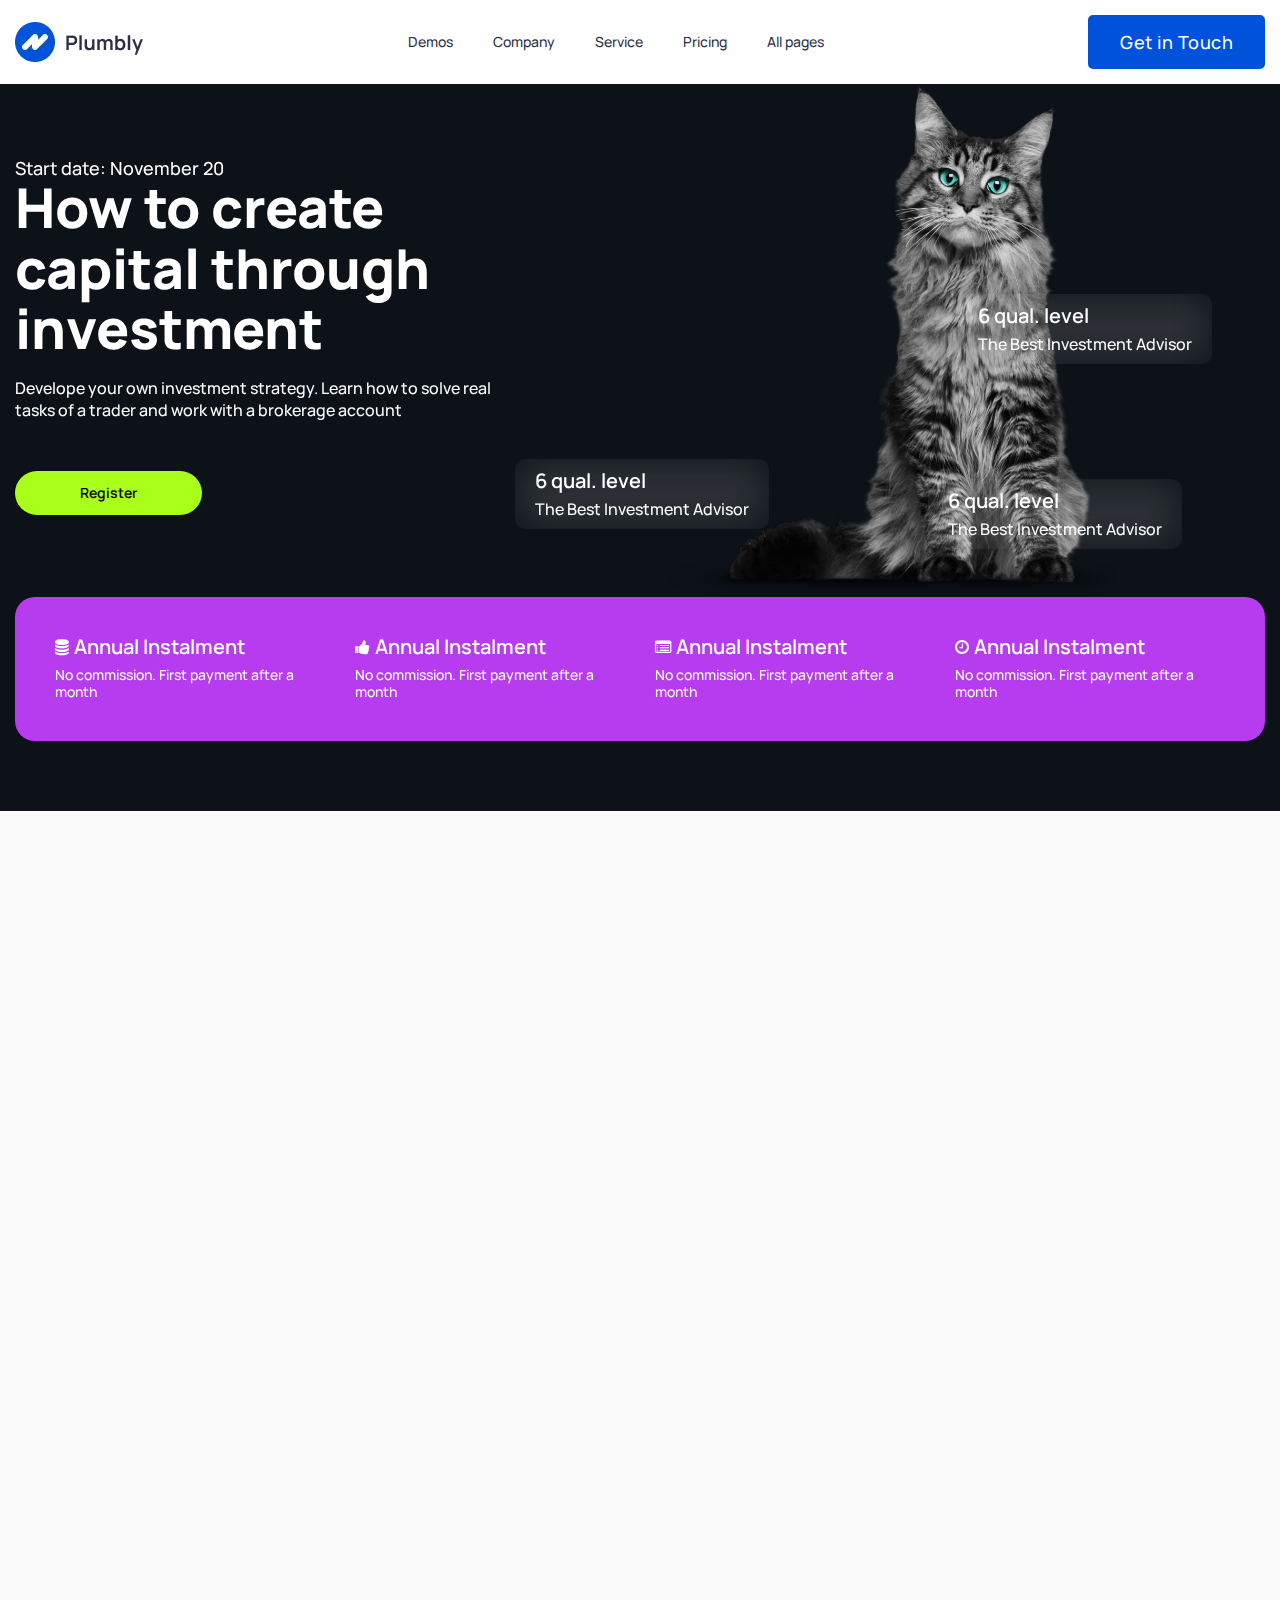
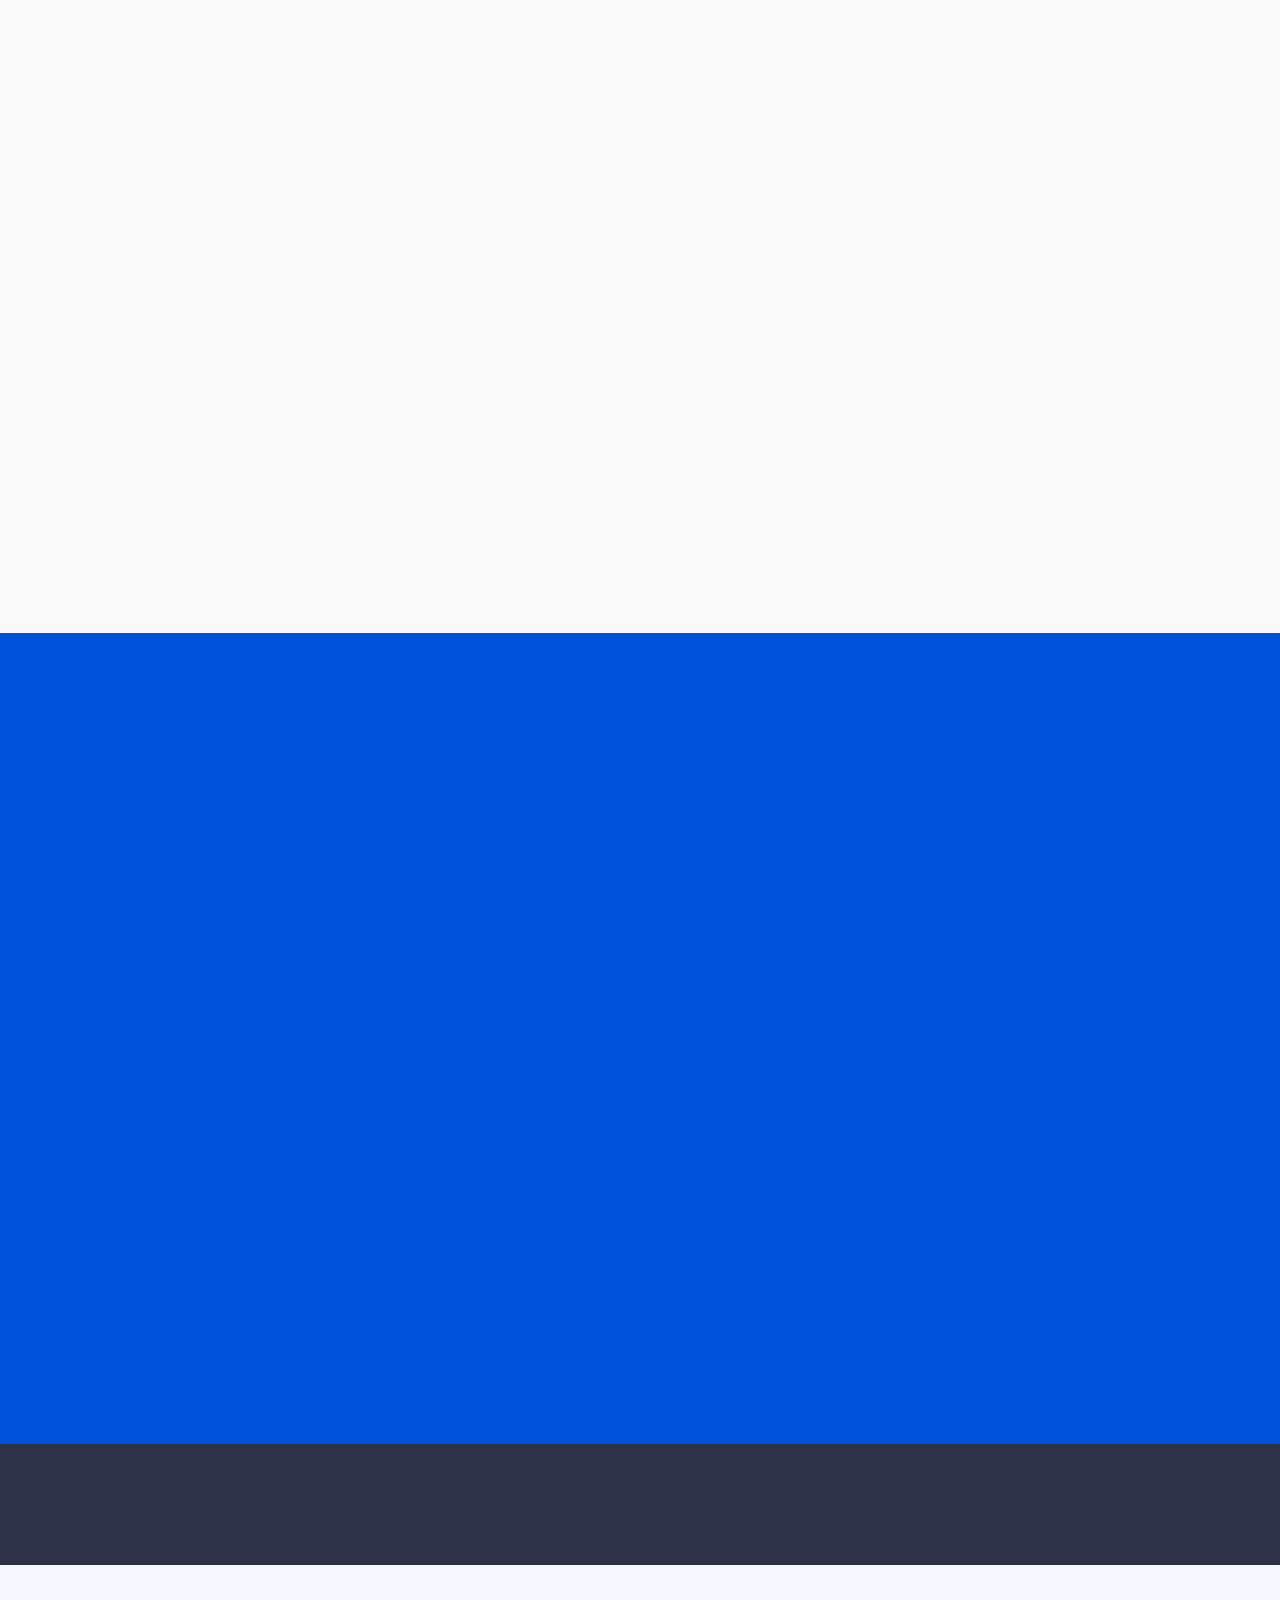
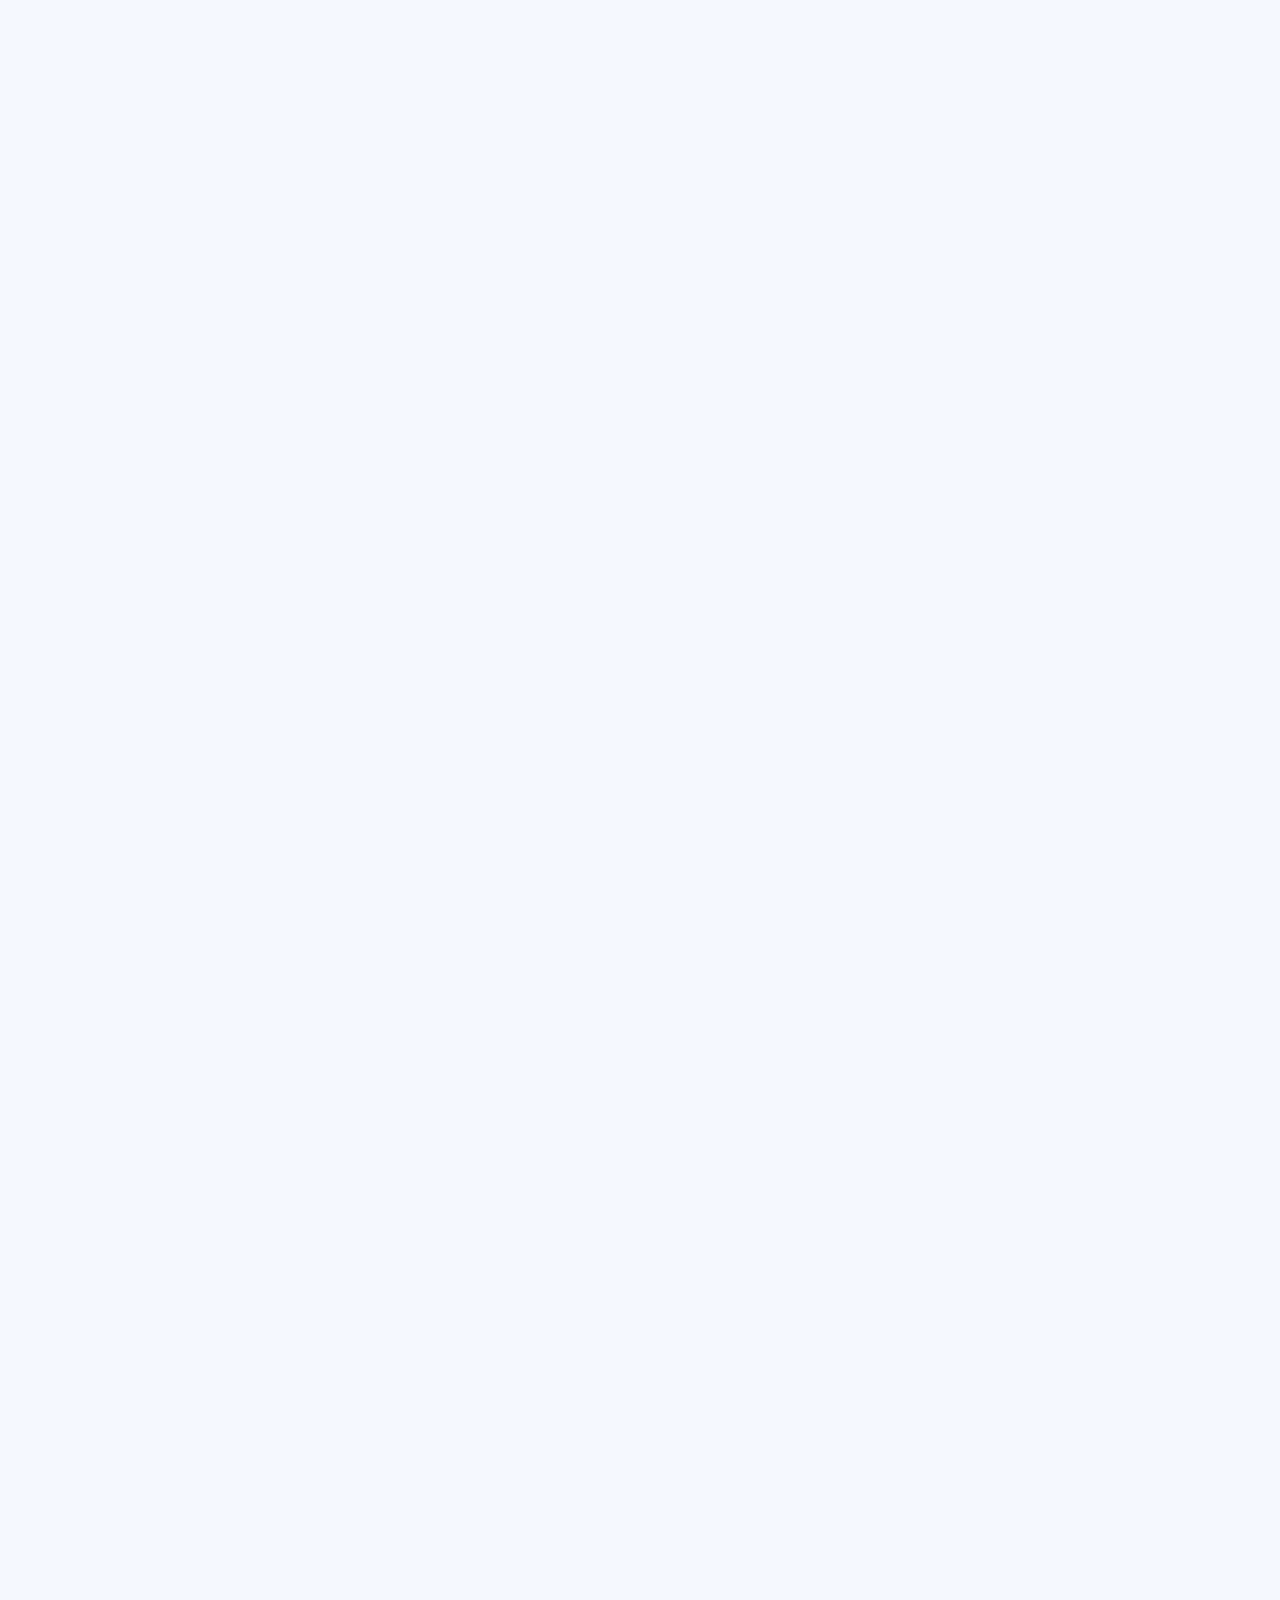
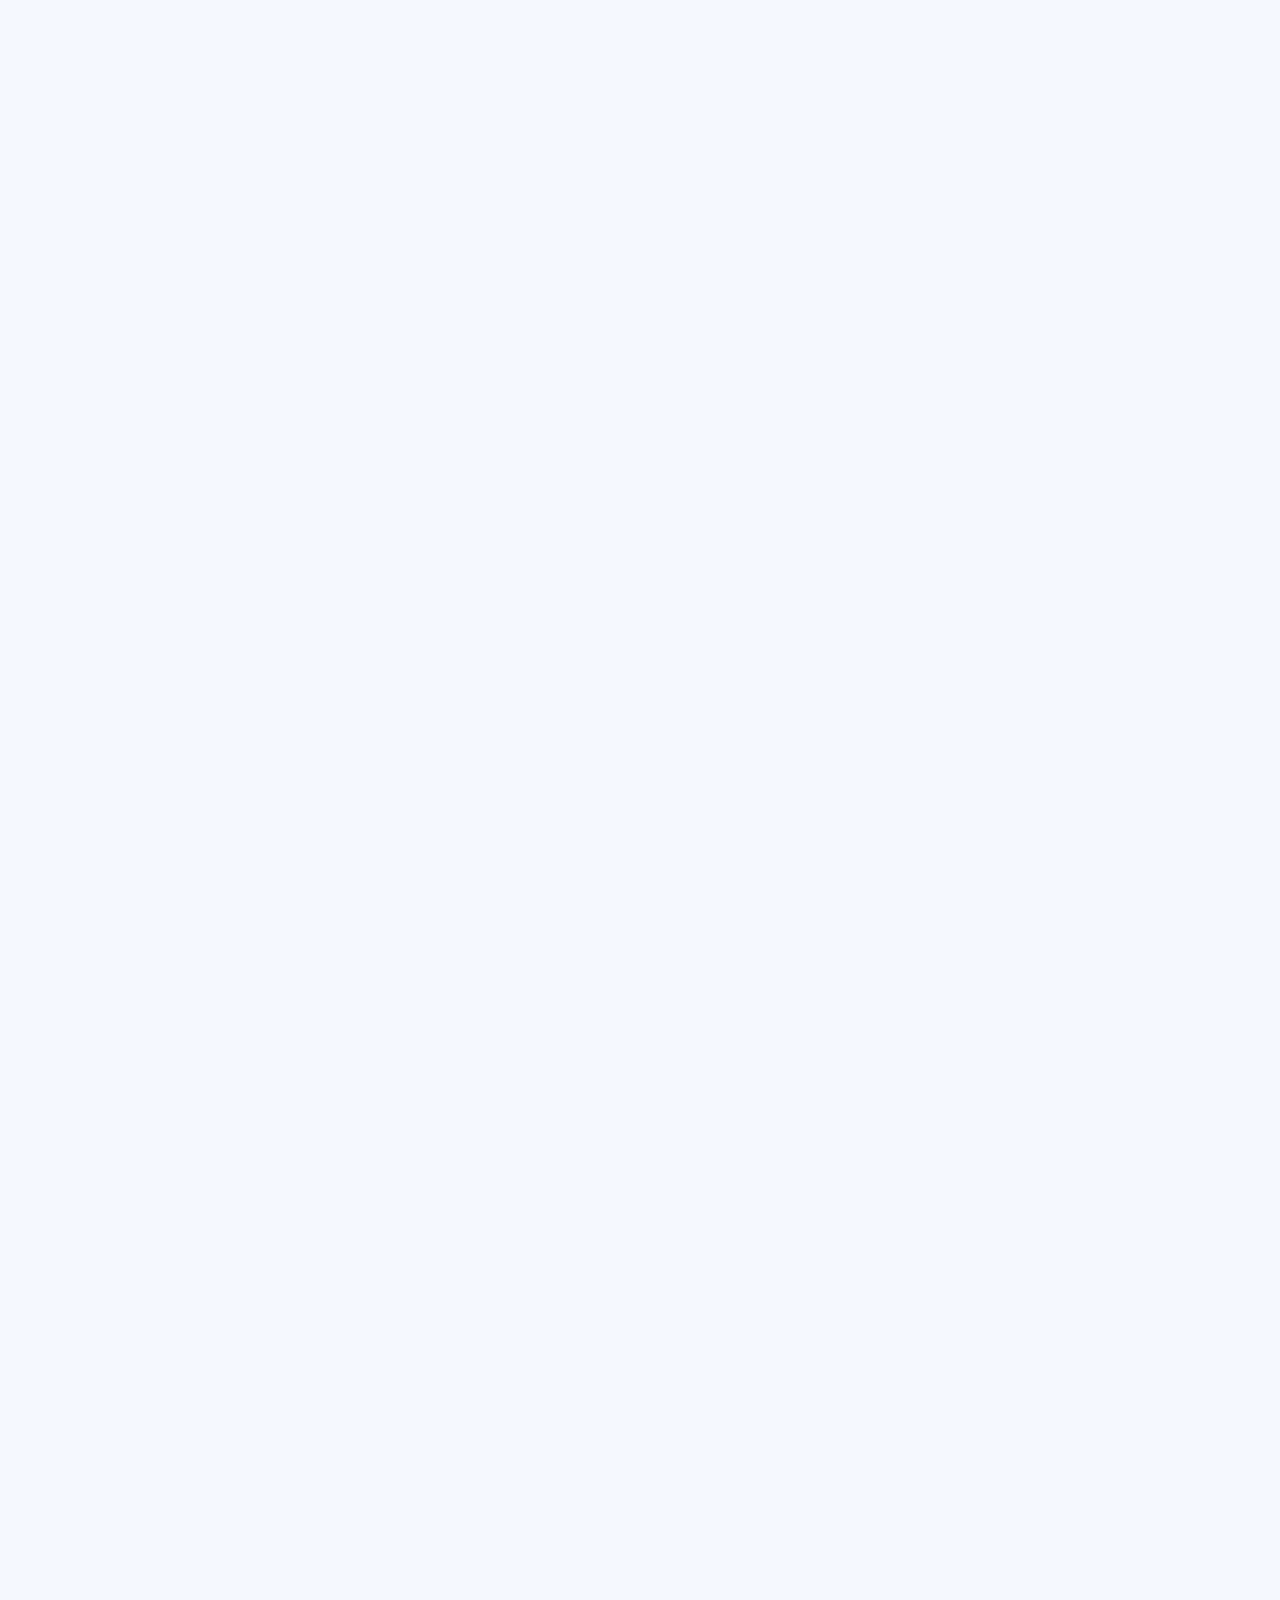
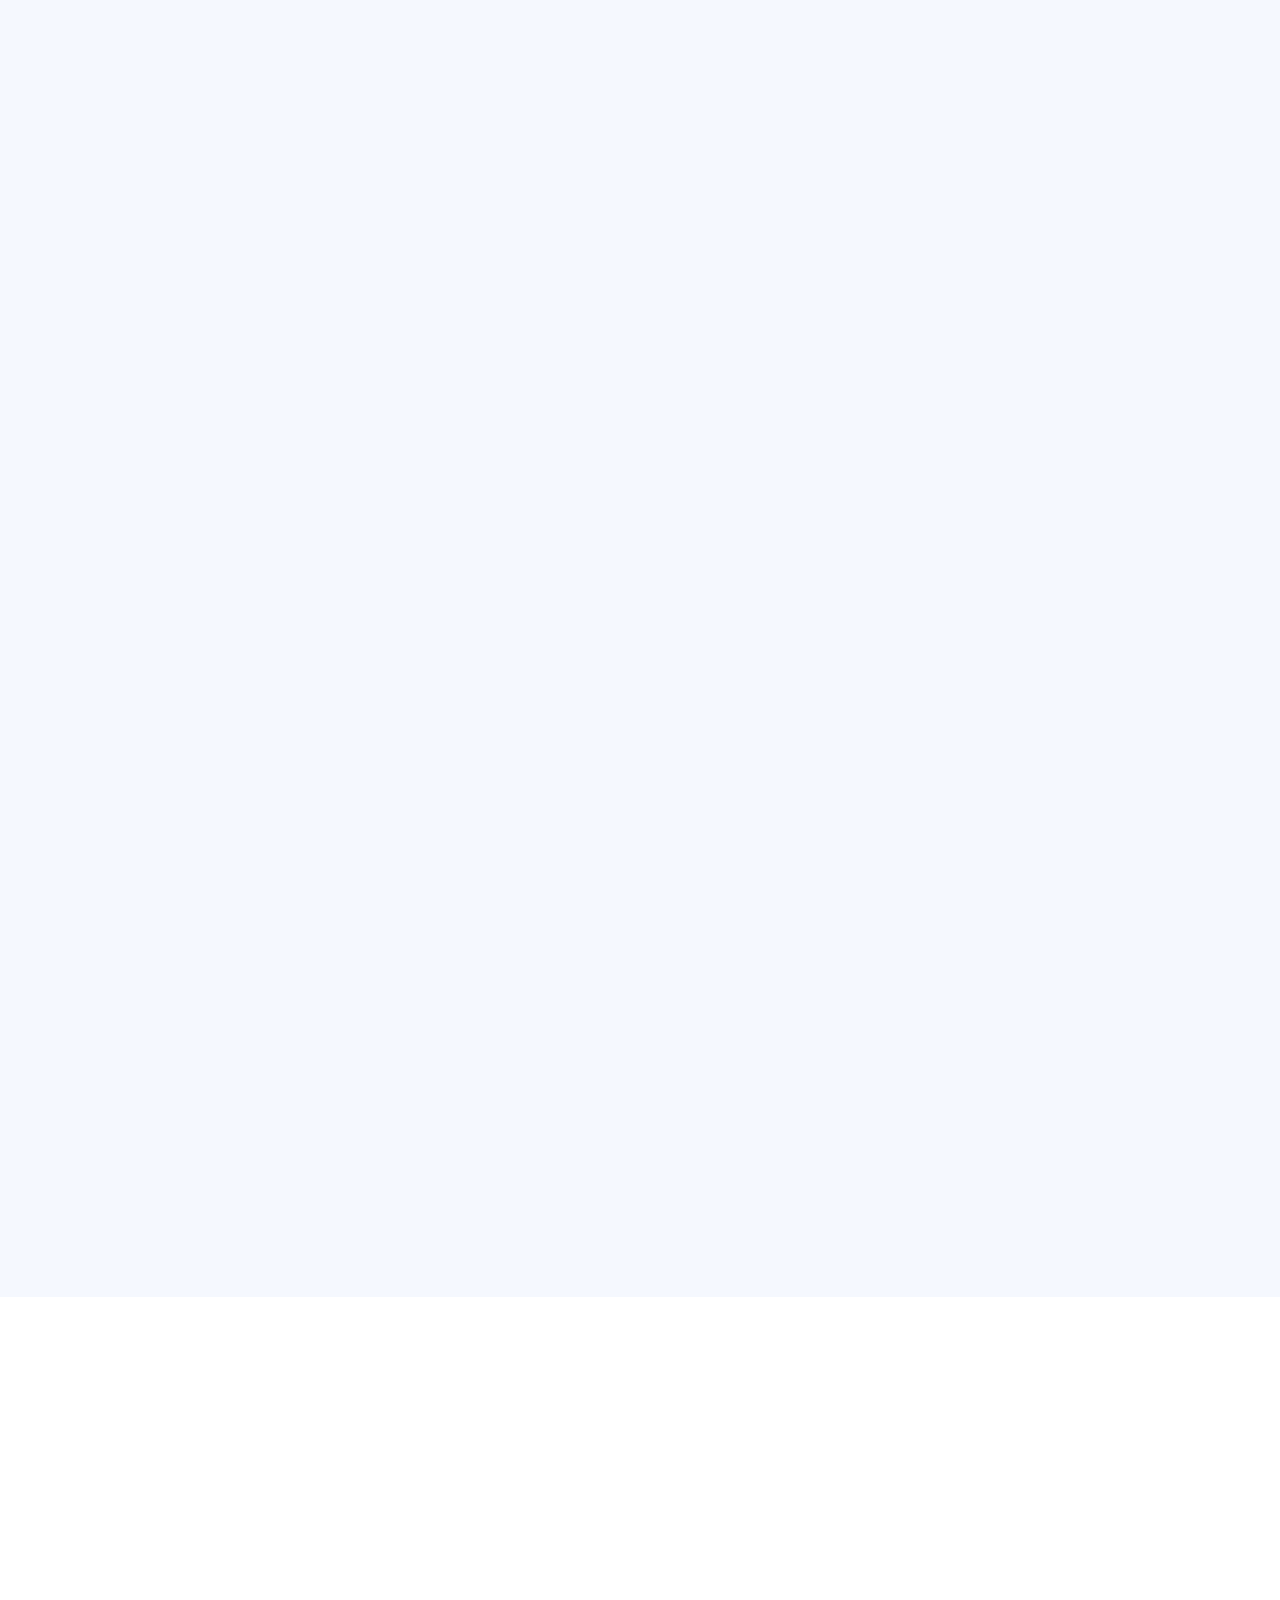
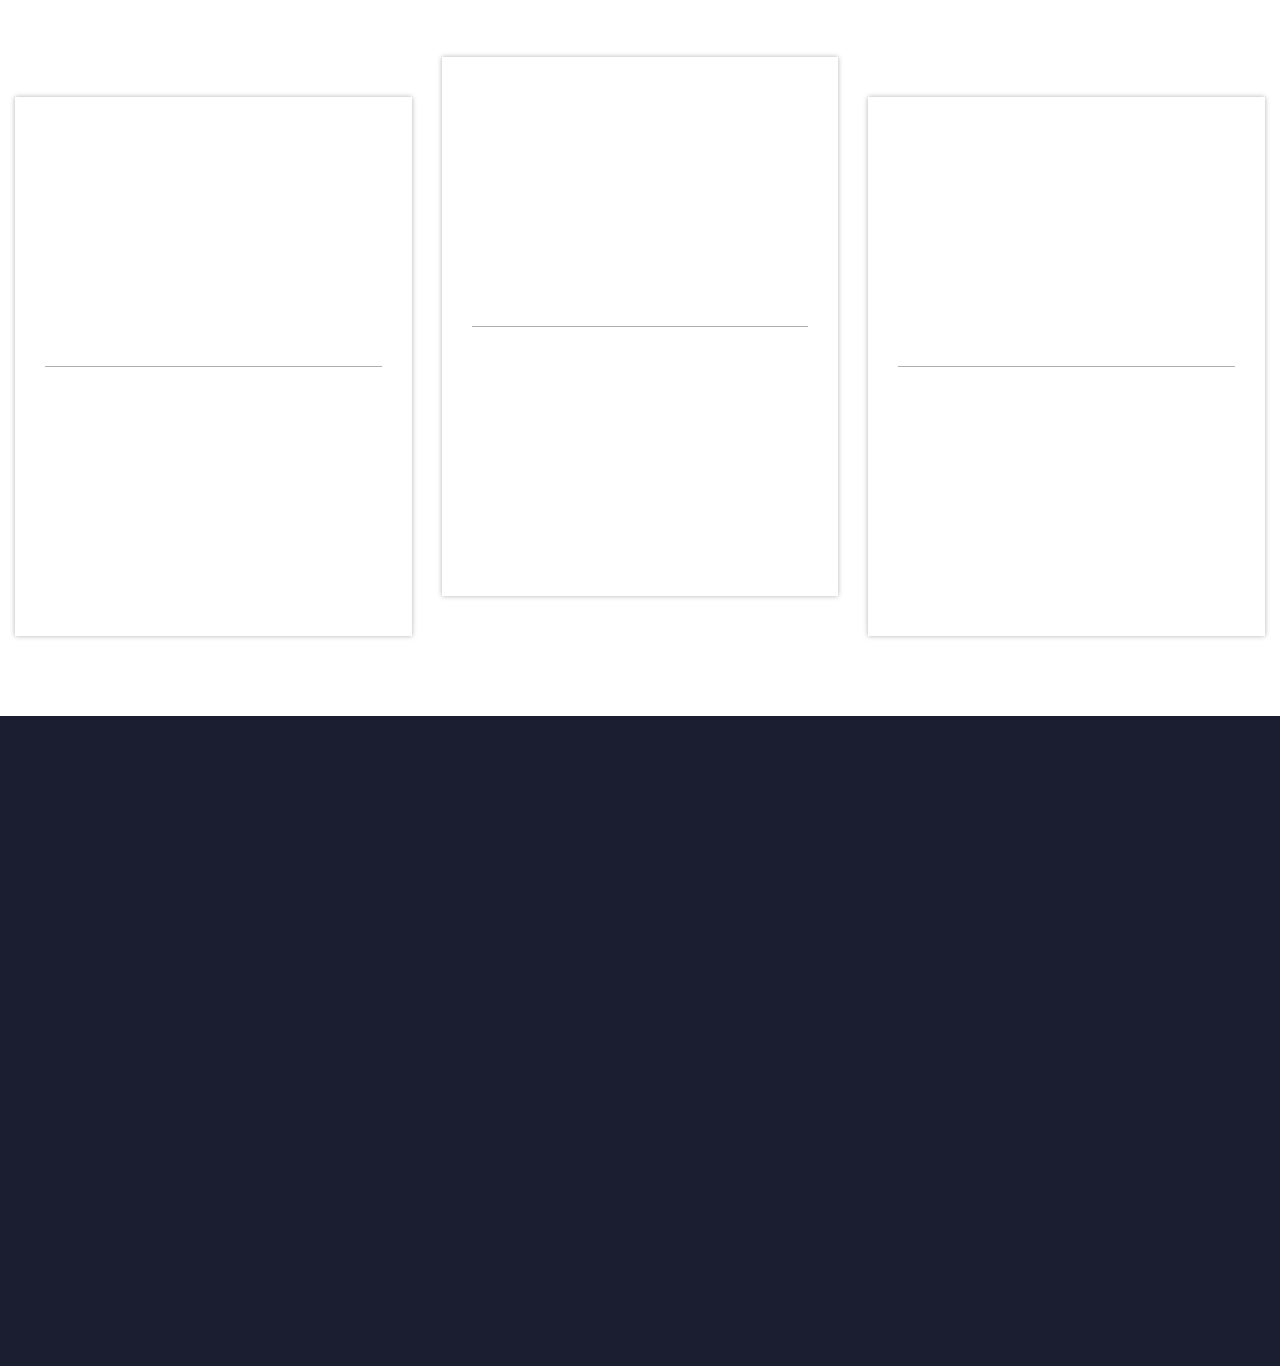
==== commit d3cce9b5: "Add files via upload" ====
--- a/home.html
+++ b/home.html
@@ -5,7 +5,7 @@
 	<title>Plumby</title>
 	<meta charset="UTF-8">
 	<meta name="format-detection" content="telephone=no">
-	<link rel="stylesheet" href="css/style.min.css?_v=20231124220008">
+	<link rel="stylesheet" href="css/style.min.css?_v=20231127192955">
 	<link rel="stylesheet" href="https://cdnjs.cloudflare.com/ajax/libs/font-awesome/4.7.0/css/font-awesome.min.css?_v=20230515083838">
 	<meta name="viewport" content="width=device-width, initial-scale=1.0">
 </head>
@@ -22,19 +22,18 @@
 				</nav>
 				<a href="#" class="header__link link-1"><span class="link-1__text">Get in Touch</span></a>
 				<button type="button" class="burger__icon icon-burger"><span></span></button>
-				<div class="burger-body">
-					<div class="burger-body__content">
-						<div class="burger__head">
-							<a href="#" class="burger__logo logo"></a>
-							<button class="burger__close-button close-button"></button>
-						</div>
-						<nav class="burger__menu menu">
-							<ul class="menu__list">
-
-							</ul>
-						</nav>
-						<a href="#" class="burger-body__link link-1"><span class="link-1__text">Get in Touch</span></a>
-					</div>
+			</div>
+			<div class="burger-body">
+				<div class="burger__head">
+					<a href="#" class="burger__logo logo"></a>
+					<button class="burger__close-button close-button"></button>
+				</div>
+				<div class="burger-body__content">
+					<nav class="burger__menu menu">
+						<ul class="menu__list">
+						</ul>
+					</nav>
+					<div class="burger-body__link-block"><a href="#" class="burger-body__link link-1"><span class="link-1__text">Get in Touch</span></a></div>
 				</div>
 			</div>
 		</header>
@@ -49,7 +48,7 @@
 							<p data-aos="zoom-in-up" class="hero__text">Develope your own investment strategy. Learn how to solve real tasks of a trader and work with a brokerage account</p>
 							<div data-aos="zoom-in-up" class="link-block"><a href="#" class="hero__link"><span class="hero__link_text">Register</span></a></div>
 						</div>
-						<div class="hero__column hero__picture">
+						<div data-aos="zoom-in-up" class="hero__column hero__picture">
 							<div class="hero__labels hero-label">
 								<div data-aos="zoom-in-up" class="hero-label__item hero-label__item_1">
 									<div data-aos="zoom-in-up" class="hero-label__title">6 qual. level</div>
@@ -98,6 +97,7 @@
 					</div>
 				</div>
 			</section>
+
 			<section class="experts">
 				<div class="experts__container">
 					<h6 data-aos="zoom-in-up" class="experts__subtitle subtitle-1">Core Team</h6>
@@ -455,8 +455,8 @@
 							<!-- Частина слайдера, що рухається -->
 							<div class="review-block__wrapper swiper-wrapper">
 								<!-- Слайд -->
-								<div class="review-block__slide swiper-slide">
-									<div data-aos="zoom-in-up" class="review-block__item">
+								<div data-aos="zoom-in-up" class="review-block__slide swiper-slide">
+									<div class="review-block__item">
 										<div class="review-block__head">
 											<div data-aos="zoom-in-up" class="review-block__picture -ibg">
 												<picture><source srcset="img/clients/client1.webp" type="image/webp"><img src="img/clients/client1.jpg" alt="picture"></picture>
@@ -466,18 +466,19 @@
 												<div data-aos="zoom-in-up" class="review-block__position">Designer, Facebook</div>
 											</div>
 										</div>
-										<p data-aos="zoom-in-up" class="review-block__text">"They were knowledgeable, clearly explaining the work they needed to do. I really appreciated that."</p>
-										<div data-aos="zoom-in-up" class="review-block__icons">
-											<i class='review-block__icon fa fa-star'></i>
-											<i class='review-block__icon fa fa-star'></i>
-											<i class='review-block__icon fa fa-star'></i>
-											<i class='review-block__icon fa fa-star'></i>
-											<i class='review-block__icon fa fa-star-half-empty'></i>
+										<p data-aos="zoom-in-up" class="review-block__text">"They were knowledgeable, clearly explaining the work they needed to do. "They were knowledgeable, clearly explaining the work they needed to do. "They were knowledgeable, clearly explaining the work they needed to do. I really appreciated that."</p>
+										<div class="review-block__icons">
+											<i data-aos="zoom-in-up" class='review-block__icon fa fa-star'></i>
+											<i data-aos="zoom-in-up" class='review-block__icon fa fa-star'></i>
+											<i data-aos="zoom-in-up" class='review-block__icon fa fa-star'></i>
+											<i data-aos="zoom-in-up" class='review-block__icon fa fa-star'></i>
+											<i data-aos="zoom-in-up" class='review-block__icon fa fa-star-half-empty'></i>
 										</div>
 									</div>
 								</div>
-								<div class="review-block__slide swiper-slide">
-									<div data-aos="zoom-in-up" class="review-block__item">
+								<!-- Слайд -->
+								<div data-aos="zoom-in-up" class="review-block__slide swiper-slide">
+									<div class="review-block__item">
 										<div class="review-block__head">
 											<div data-aos="zoom-in-up" class="review-block__picture -ibg">
 												<picture><source srcset="img/clients/client1.webp" type="image/webp"><img src="img/clients/client1.jpg" alt="picture"></picture>
@@ -487,18 +488,19 @@
 												<div data-aos="zoom-in-up" class="review-block__position">Designer, Facebook</div>
 											</div>
 										</div>
-										<p data-aos="zoom-in-up" class="review-block__text">"They were knowledgeable, clearly explaining the work they needed to do. I really appreciated that.""They were knowledgeable, clearly explaining the work they needed to do. I really appreciated that.""They were knowledgeable, clearly explaining the work they needed to do. I really appreciated that."</p>
-										<div data-aos="zoom-in-up" class="review-block__icons">
-											<i class='review-block__icon fa fa-star'></i>
-											<i class='review-block__icon fa fa-star'></i>
-											<i class='review-block__icon fa fa-star'></i>
-											<i class='review-block__icon fa fa-star'></i>
-											<i class='review-block__icon fa fa-star-half-empty'></i>
+										<p data-aos="zoom-in-up" class="review-block__text">"They were knowledgeable, clearly explaining the work they needed to do. "They were knowledgeable, clearly explaining the work they needed to do. "They were knowledgeable, clearly explaining the work they needed to do. I really appreciated that."</p>
+										<div class="review-block__icons">
+											<i data-aos="zoom-in-up" class='review-block__icon fa fa-star'></i>
+											<i data-aos="zoom-in-up" class='review-block__icon fa fa-star'></i>
+											<i data-aos="zoom-in-up" class='review-block__icon fa fa-star'></i>
+											<i data-aos="zoom-in-up" class='review-block__icon fa fa-star'></i>
+											<i data-aos="zoom-in-up" class='review-block__icon fa fa-star-half-empty'></i>
 										</div>
 									</div>
 								</div>
-								<div class="review-block__slide swiper-slide">
-									<div data-aos="zoom-in-up" class="review-block__item">
+								<!-- Слайд -->
+								<div data-aos="zoom-in-up" class="review-block__slide swiper-slide">
+									<div class="review-block__item">
 										<div class="review-block__head">
 											<div data-aos="zoom-in-up" class="review-block__picture -ibg">
 												<picture><source srcset="img/clients/client1.webp" type="image/webp"><img src="img/clients/client1.jpg" alt="picture"></picture>
@@ -508,18 +510,19 @@
 												<div data-aos="zoom-in-up" class="review-block__position">Designer, Facebook</div>
 											</div>
 										</div>
-										<p data-aos="zoom-in-up" class="review-block__text">"They were knowledgeable, clearly explaining the work they needed to do. I really appreciated that.""They were knowledgeable, clearly explaining the work they needed to do. I really appreciated that.""They were knowledgeable, clearly explaining the work they needed to do. I really appreciated that."</p>
-										<div data-aos="zoom-in-up" class="review-block__icons">
-											<i class='review-block__icon fa fa-star'></i>
-											<i class='review-block__icon fa fa-star'></i>
-											<i class='review-block__icon fa fa-star'></i>
-											<i class='review-block__icon fa fa-star'></i>
-											<i class='review-block__icon fa fa-star-half-empty'></i>
+										<p data-aos="zoom-in-up" class="review-block__text">"They were knowledgeable, clearly explaining the work they needed to do. "They were knowledgeable, clearly explaining the work they needed to do. "They were knowledgeable, clearly explaining the work they needed to do. I really appreciated that."</p>
+										<div class="review-block__icons">
+											<i data-aos="zoom-in-up" class='review-block__icon fa fa-star'></i>
+											<i data-aos="zoom-in-up" class='review-block__icon fa fa-star'></i>
+											<i data-aos="zoom-in-up" class='review-block__icon fa fa-star'></i>
+											<i data-aos="zoom-in-up" class='review-block__icon fa fa-star'></i>
+											<i data-aos="zoom-in-up" class='review-block__icon fa fa-star-half-empty'></i>
 										</div>
 									</div>
 								</div>
-								<div class="review-block__slide swiper-slide">
-									<div data-aos="zoom-in-up" class="review-block__item">
+								<!-- Слайд -->
+								<div data-aos="zoom-in-up" class="review-block__slide swiper-slide">
+									<div class="review-block__item">
 										<div class="review-block__head">
 											<div data-aos="zoom-in-up" class="review-block__picture -ibg">
 												<picture><source srcset="img/clients/client1.webp" type="image/webp"><img src="img/clients/client1.jpg" alt="picture"></picture>
@@ -529,18 +532,19 @@
 												<div data-aos="zoom-in-up" class="review-block__position">Designer, Facebook</div>
 											</div>
 										</div>
-										<p data-aos="zoom-in-up" class="review-block__text">"They were knowledgeable, clearly explaining the work they needed to do. I really appreciated that.""They were knowledgeable, clearly explaining the work they needed to do. I really appreciated that."</p>
-										<div data-aos="zoom-in-up" class="review-block__icons">
-											<i class='review-block__icon fa fa-star'></i>
-											<i class='review-block__icon fa fa-star'></i>
-											<i class='review-block__icon fa fa-star'></i>
-											<i class='review-block__icon fa fa-star'></i>
-											<i class='review-block__icon fa fa-star-half-empty'></i>
+										<p data-aos="zoom-in-up" class="review-block__text">"They were knowledgeable, clearly explaining the work they needed to do. "They were knowledgeable, clearly explaining the work they needed to do. "They were knowledgeable, clearly explaining the work they needed to do. I really appreciated that."</p>
+										<div class="review-block__icons">
+											<i data-aos="zoom-in-up" class='review-block__icon fa fa-star'></i>
+											<i data-aos="zoom-in-up" class='review-block__icon fa fa-star'></i>
+											<i data-aos="zoom-in-up" class='review-block__icon fa fa-star'></i>
+											<i data-aos="zoom-in-up" class='review-block__icon fa fa-star'></i>
+											<i data-aos="zoom-in-up" class='review-block__icon fa fa-star-half-empty'></i>
 										</div>
 									</div>
 								</div>
-								<div class="review-block__slide swiper-slide">
-									<div data-aos="zoom-in-up" class="review-block__item">
+								<!-- Слайд -->
+								<div data-aos="zoom-in-up" class="review-block__slide swiper-slide">
+									<div class="review-block__item">
 										<div class="review-block__head">
 											<div data-aos="zoom-in-up" class="review-block__picture -ibg">
 												<picture><source srcset="img/clients/client1.webp" type="image/webp"><img src="img/clients/client1.jpg" alt="picture"></picture>
@@ -550,16 +554,39 @@
 												<div data-aos="zoom-in-up" class="review-block__position">Designer, Facebook</div>
 											</div>
 										</div>
-										<p data-aos="zoom-in-up" class="review-block__text">"They were knowledgeable, clearly explaining the work they needed to do. I really appreciated that.""They were knowledgeable, clearly explaining the work they needed to do. I really appreciated that.""They were knowledgeable, clearly explaining the work they needed to do. I really appreciated that."</p>
-										<div data-aos="zoom-in-up" class="review-block__icons">
-											<i class='review-block__icon fa fa-star'></i>
-											<i class='review-block__icon fa fa-star'></i>
-											<i class='review-block__icon fa fa-star'></i>
-											<i class='review-block__icon fa fa-star'></i>
-											<i class='review-block__icon fa fa-star-half-empty'></i>
+										<p data-aos="zoom-in-up" class="review-block__text">"They were knowledgeable, clearly explaining the work they needed to do. "They were knowledgeable, clearly explaining the work they needed to do. "They were knowledgeable, clearly explaining the work they needed to do. I really appreciated that."</p>
+										<div class="review-block__icons">
+											<i data-aos="zoom-in-up" class='review-block__icon fa fa-star'></i>
+											<i data-aos="zoom-in-up" class='review-block__icon fa fa-star'></i>
+											<i data-aos="zoom-in-up" class='review-block__icon fa fa-star'></i>
+											<i data-aos="zoom-in-up" class='review-block__icon fa fa-star'></i>
+											<i data-aos="zoom-in-up" class='review-block__icon fa fa-star-half-empty'></i>
 										</div>
 									</div>
 								</div>
+								<!-- Слайд -->
+								<div data-aos="zoom-in-up" class="review-block__slide swiper-slide">
+									<div class="review-block__item">
+										<div class="review-block__head">
+											<div data-aos="zoom-in-up" class="review-block__picture -ibg">
+												<picture><source srcset="img/clients/client1.webp" type="image/webp"><img src="img/clients/client1.jpg" alt="picture"></picture>
+											</div>
+											<div class="review-block__context">
+												<h4 data-aos="zoom-in-up" class="review-block__name">Eleanora Pena</h4>
+												<div data-aos="zoom-in-up" class="review-block__position">Designer, Facebook</div>
+											</div>
+										</div>
+										<p data-aos="zoom-in-up" class="review-block__text">"They were knowledgeable, clearly explaining the work they needed to do. "They were knowledgeable, clearly explaining the work they needed to do. "They were knowledgeable, clearly explaining the work they needed to do. I really appreciated that."</p>
+										<div class="review-block__icons">
+											<i data-aos="zoom-in-up" class='review-block__icon fa fa-star'></i>
+											<i data-aos="zoom-in-up" class='review-block__icon fa fa-star'></i>
+											<i data-aos="zoom-in-up" class='review-block__icon fa fa-star'></i>
+											<i data-aos="zoom-in-up" class='review-block__icon fa fa-star'></i>
+											<i data-aos="zoom-in-up" class='review-block__icon fa fa-star-half-empty'></i>
+										</div>
+									</div>
+								</div>
+
 							</div>
 						</div>
 
@@ -1137,7 +1164,7 @@
 		<footer class="footer">
 			<div class="footer__container">
 				<div class="footer__head">
-					<a data-aos="zoom-in-up" href="" class="footer__logo logo-white"></a>
+					<div data-aos="zoom-in-up" class="footer__logo-block"><a href="#" class="footer__logo logo-white"></a></div>
 					<h2 data-aos="zoom-in-up" class="footer__title title">Let’s Get in Touch</h2>
 					<div data-aos="zoom-in-up" class="link-block">
 						<a href="#" class="footer__link link-1">
@@ -1163,7 +1190,7 @@
 			</div>
 		</footer>
 	</div>
-	<script src="js/app.min.js?_v=20231124220008"></script>
+	<script src="js/app.min.js?_v=20231127192955"></script>
 </body>
 
 </html>--- a/css/style.min.css
+++ b/css/style.min.css
@@ -1 +1 @@
-@charset "UTF-8";@import url(https://fonts.googleapis.com/css?family=Manrope:200,300,regular,500,600,700,800&display=swap);@font-face{font-family:icons;font-display:swap;src:url(../fonts/icons.woff2) format("woff2"),url(../fonts/icons.woff) format("woff");font-weight:400}[class*=_icon-]:before{font-family:icons;font-style:normal;font-weight:400;font-variant:normal;text-transform:none;line-height:1;-webkit-font-smoothing:antialiased;-moz-osx-font-smoothing:grayscale}[class*=_icon-]:before{font-family:icons;font-style:normal;font-weight:400;font-variant:normal;text-transform:none;line-height:1;-webkit-font-smoothing:antialiased;-moz-osx-font-smoothing:grayscale}[class*=_icon-]:before{display:block}._icon-koobeton:before{content:"\e900"}:root{--main-color-1:#fff;--main-color-2:#0052da;--subtitle-1-size:1.125rem;--subtitle-1-weight:500;--title-weight:700;--link-2-font-size:1.125rem;--fontFamily:"Manrope";--brands-background:#2c3147;--body-color:#f5f8fe;--text-1-color:#4c5165;--text-dark:#2c3147;--text-size:1rem;--text-weight:500;--main-page-background:#0d1218;--main-page-text-color:#fff;--main-page-title-color:#fff;--main-page-title-weight:900;--main-page-offers-background:#b73cef;--main-page-link-background:#a9ff1a;--main-page-link-color:#000;--main-page-link-size:0.875rem;--main-page-link-weight:600;--main-page-subtext:#fff;--main-page-label-title-color:#fff;--main-page-label-title-weight:600;--main-page-label-text-color:#fff;--main-page-label-text-weight:500;--main-page-label-blure:blur(1.25rem);--main-page-label-background:#fff2;--contact-subtitle-color:#fff;--contact-title-color:#fff;--inp-border-color:rgba(255, 255, 255, .3);--inp-border-size:0.0625rem;--inp-focus-border-color:#fff;--inp-background:transparent;--inp-color:#fff;--inp-option-color:#fff;--inp-select-list-background:#0052da;--service-title-weight:600;--service-title-color:#fff;--service-text-weight:500;--service-text-size:0.875rem;--service-text-color:#fff;--expert-background:#f9f9fa;--expert-name-weight:700;--expert-name-color:#2c3147;--expert-position-weight:500;--expert-position-color:#4c5165;--statistics-number-weight:800;--statistics-background:transparent;--statistics-text-weight:500;--offer-background:transparent;--offer-subtitle-color:#4c5165;--offer-subtitle-size:1.125rem;--offer-subtitle-weight:500;--offer-title-color:#2c3147;--offer-title-size:1.875rem;--offer-title-weight:700;--offer-text-color:#4c5165;--offer-text-size:1rem;--offer-text-weight:500;--offer-link-size:1.125rem;--offer-item-color:#fff;--client-background:transparent;--client-item-background:transparent;--client-name-color:#472c2c;--client-name-size:1.5rem;--client-name-weight:700;--client-position-color:#4c5165;--client-position-size:1rem;--client-position-weight:700;--client-text-color:#4c5165;--client-text-size:1rem;--client-text-weight:500;--client-star-color:#ffb700;--client-star-size:1.2rem;--about-text-color:#4c5165;--about-text-size:1.125rem;--about-text-weight:500;--about-background:transparent;--faq--background:transparent;--acc-title-color:#4c5165;--acc-title-weight:700;--acc-text-color:#4c5165;--acc-text-weight:500;--resources-background:transparent;--resources-title-size:1.5rem;--resources-title-weight:700;--resources-text-color:#4c5165;--resources-text-size:1rem;--resources-text-weight:500;--price-background:#fff;--price-item-background:#fff;--price-border-color:#afafaf;--price-title-size:1.875rem;--price-title-weight:700;--price-symbol-color:#2c3147;--price-symbol-size:1.25rem;--price-symbol-weight:700;--price-number-color:#2c3147;--price-number-size:3.125rem;--price-number-weight:700;--price-sub-text-color:#2c3147;--price-sub-text-size:1.125rem;--price-sub-text-weight:500;--price-text-color:#4c5165;--price-text-size:1.125rem;--price-text-weight:500;--price-list-color:#4c5165;--price-list-size:1rem;--price-list-weight:500;--header-background:#fff;--header-menu-color:#2c3147;--header-menu-text-size:0.875rem;--submenu-background:#fff;--submenu-text-color:#2c3147;--submenu-text-size:0.875rem;--burger-background:#fff;--burger-menu-color:#222;--burger-submenu-color:#222;--burger-menu-text-size:1rem;--burger-submenu-text-size:1rem;--burger-menu-icon-color:#222;--burger-sublist-background:#fff;--burger-menu-button:#fff;--footer-background:#1a1e30;--footer-title-color:#fff;--footer-color:#fff;--footer-button-color:#0052da;--footer-menu-color:#fff;--footer-menu-size:1.125rem;--footer-menu-weight:500;--footer-rights-color:#fff;--footer-rights-size:1rem;--footer-rights-weight:500;--footer-rights-link-color:#fff;--footer-rights-link-size:1rem;--footer-rights-link-weight:500}*{padding:0;margin:0;border:0}*,:after,:before{-webkit-box-sizing:border-box;box-sizing:border-box}body,html{height:100%}body{color:#000;line-height:1;font-family:var(--fontFamily);font-size:1rem;font-weight:500;-ms-text-size-adjust:100%;-moz-text-size-adjust:100%;-webkit-text-size-adjust:100%;-webkit-font-smoothing:antialiased;-moz-osx-font-smoothing:grayscale;min-width:20rem}button,input,textarea{font-family:var(--fontFamily);font-weight:inherit;font-size:inherit}button{cursor:pointer;color:inherit;background-color:inherit;font-weight:inherit}a,span{font-weight:inherit;color:inherit}a:link,a:visited{text-decoration:none}a:hover{text-decoration:none}li,ul{list-style:none}img{vertical-align:top}h1,h2,h3,h4,h5,h6{font-weight:inherit;font-size:inherit}[class*=__container]{max-width:80rem;margin:0 auto;padding:0 .9375rem}.select{position:relative;color:#000;height:100%;width:100%;z-index:3}.select .option-list{display:none;position:relative;z-index:1}.select .selections{position:absolute;width:100%;height:100%;top:-5px;left:0}.select .selected{position:relative;display:-webkit-box;display:-ms-flexbox;display:flex;-webkit-box-pack:justify;-ms-flex-pack:justify;justify-content:space-between;-webkit-box-align:center;-ms-flex-align:center;align-items:center}.select .selected-icon{-webkit-transition:all .3s;transition:all .3s}.select .selected-icon.active{-webkit-transform:rotate(-180deg);-ms-transform:rotate(-180deg);transform:rotate(-180deg)}.select .option-open{display:block}.select .option{background-color:#fff;white-space:nowrap;width:100%;cursor:pointer}[class*=-ibg]{position:relative}[class*=-ibg] img{position:absolute;width:100%;height:100%;top:0;left:0;-o-object-fit:cover;object-fit:cover}[class*=-ibg--contain] img{-o-object-fit:contain;object-fit:contain}.no-webp .logo{background:url(../img/logo.png) center/cover no-repeat}.logo{display:inline-block;width:8.0625rem;height:2.5rem}.no-webp .logo-white{background:url(../img/logowhite.png) center/cover no-repeat}.logo-white{display:inline-block;width:8.0625rem;height:2.5rem}.link-1{display:inline-block;border:2px solid var(--main-color-2);background-color:var(--main-color-2);color:var(--main-color-1);letter-spacing:.03125rem;border-radius:.3125rem;padding:1rem 1.875rem;font-size:var(--link-2-font-size);position:relative;-webkit-transition:all .3s;transition:all .3s}.link-1__text{position:relative;z-index:20}.link-1::before{content:"";position:absolute;width:100%;height:100%;top:0;left:0;scale:.5;opacity:0;background-color:var(--main-color-1);border-radius:.3125rem;z-index:1;-webkit-transition:all .3s;transition:all .3s}.link-1:hover{color:var(--main-color-2)}.link-1:hover::before{opacity:1;scale:1}.link-2{display:inline-block;border:.0625rem solid var(--main-color-2);background-color:var(--main-color-1);color:var(--main-color-2);letter-spacing:.03125rem;border-radius:.3125rem;padding:1rem 1.875rem;font-size:var(--link-2-font-size);position:relative;-webkit-transition:all .3s;transition:all .3s}.link-2__text{position:relative;z-index:20}.link-2::before{content:"";position:absolute;width:100%;height:100%;top:0;left:0;scale:.5;opacity:0;background-color:var(--main-color-2);z-index:1;-webkit-transition:all .3s;transition:all .3s}.link-2:hover{color:var(--main-color-1)}.link-2:hover::before{opacity:1;scale:1}.title{font-family:var(--fontFamily);font-weight:var(--title-weight);color:var(--text-dark);text-align:center;line-height:1.2em;margin-block:.625rem}.subtitle-1{color:var(--main-color-2);font-weight:var(--subtitle-1-weight);line-height:1.2em;text-align:center;margin-block:.625rem}.text-1{color:var(--text-1-color);margin-block:.625rem;font-weight:var(--text-weight);line-height:1.5em;text-align:center}.context-block{max-width:46.25rem;margin-inline:auto;display:-webkit-box;display:-ms-flexbox;display:flex;-webkit-box-orient:vertical;-webkit-box-direction:normal;-ms-flex-direction:column;flex-direction:column;-webkit-box-align:center;-ms-flex-align:center;align-items:center;-webkit-box-pack:center;-ms-flex-pack:center;justify-content:center;margin-bottom:3.125rem}.header{padding-block:.9375rem;background-color:var(--header-background)}.header__container{display:-webkit-box;display:-ms-flexbox;display:flex;-webkit-box-pack:justify;-ms-flex-pack:justify;justify-content:space-between;-webkit-box-align:center;-ms-flex-align:center;align-items:center}.header__menu .menu__list{gap:2.5rem}.header__menu .menu__link{padding-block:1.25rem;color:var(--header-menu-color);font-size:var(--header-menu-text-size)}.header__menu .menu__submenu-list{background-color:var(--submenu-background);padding:1.25rem 1.25rem 1.25rem 0;border-radius:.3125rem;-webkit-box-shadow:0 0 5px rgba(0,0,0,.3);box-shadow:0 0 5px rgba(0,0,0,.3);opacity:0;visibility:hidden;-webkit-transform:translateY(3.125rem);-ms-transform:translateY(3.125rem);transform:translateY(3.125rem);-webkit-transition:all .3s;transition:all .3s;position:absolute;top:100%;left:-.9375rem;min-width:9.375rem}.header__menu .menu__submenu-list._active{z-index:10;opacity:1;visibility:visible;-webkit-transform:translateY(0);-ms-transform:translateY(0);transform:translateY(0)}.header__menu .menu__submenu-link{display:inline-block;padding:.5rem .5rem .5rem 1.75rem;font-size:var(--submenu-text-size);color:var(--submenu-text-color);white-space:nowrap;-webkit-transition:all .3s;transition:all .3s;width:100%}.header__menu .menu__submenu-link:hover{color:var(--main-color-2);scale:1.2}.menu__list{display:-webkit-box;display:-ms-flexbox;display:flex}.menu__item{position:relative}.menu__link{display:inline-block}.burger-body .menu{margin-top:2.5rem}.burger-body .menu__list{display:-webkit-box;display:-ms-flexbox;display:flex;-webkit-box-orient:vertical;-webkit-box-direction:normal;-ms-flex-direction:column;flex-direction:column}.burger-body .menu__link{text-align:start;width:100%;padding-block:.625rem;color:var(--burger-menu-color);font-size:var(--burger-menu-text-size);background-color:var(--burger-menu-button);display:-webkit-box;display:-ms-flexbox;display:flex;-webkit-box-pack:justify;-ms-flex-pack:justify;justify-content:space-between}.burger-body .menu__link i{-webkit-transition:all .3s;transition:all .3s}.burger-body .menu__link i path{fill:var(--burger-menu-icon-color)}.burger-body .menu__link._active i{rotate:-180deg}.burger-body .menu__submenu-list{display:none;background-color:var(--burger-sublist-background)}.burger-body .menu__submenu-link{display:inline-block;font-size:var(--burger-submenu-text-size);color:var(--burger-submenu-color);padding:.5rem .5rem .5rem 1.75rem;width:100%;-webkit-transition:all .3s;transition:all .3s}.burger-body .menu__submenu-link:hover{color:var(--main-color-2)}.burger-body__menu{display:-webkit-box;display:-ms-flexbox;display:flex;-webkit-box-orient:vertical;-webkit-box-direction:normal;-ms-flex-direction:column;flex-direction:column}.burger-body__link{margin-top:2.5rem}.icon-burger{display:none}._body-active{overflow:hidden}.burger-body{position:fixed;top:0;-webkit-transform:translateX(-100%);-ms-transform:translateX(-100%);transform:translateX(-100%);width:20rem;height:100%;background-color:var(--burger-background);-webkit-transition:all .3s ease 0s;transition:all .3s ease 0s;overflow:hidden;padding-inline:1.25rem;padding-block:.9375rem;-webkit-box-shadow:0 0 5px rgba(0,0,0,.3);box-shadow:0 0 5px rgba(0,0,0,.3);margin-left:-1.25rem;z-index:4}.burger-body__content{height:100%;overflow-y:auto;padding-right:.9375rem}.burger-body__content::-webkit-scrollbar{width:.3125rem;background:var(--main-color-1);border:.0625rem solid var(--main-color-2);border-radius:.3125rem}.burger-body__content::-webkit-scrollbar-thumb{background-color:var(--main-color-2);border-radius:1.875rem}._active-burger{-webkit-transform:translateX(0);-ms-transform:translateX(0);transform:translateX(0)}.footer{padding-block:5rem;background-color:var(--footer-background);color:var(--footer-color);overflow:hidden}.footer__head{display:-webkit-box;display:-ms-flexbox;display:flex;-webkit-box-orient:vertical;-webkit-box-direction:normal;-ms-flex-direction:column;flex-direction:column;-webkit-box-align:center;-ms-flex-align:center;align-items:center;padding-bottom:3.125rem}.footer__logo{margin-bottom:30px}.footer__title{color:var(--footer-title-color)}.footer__link{margin-top:2.5rem}.footer__list{display:-webkit-box;display:-ms-flexbox;display:flex;-webkit-box-pack:justify;-ms-flex-pack:justify;justify-content:space-between;-ms-flex-wrap:wrap;flex-wrap:wrap;gap:1.875rem;border-block:.0625rem solid rgba(255,255,255,.2);padding-block:2.5rem;-webkit-box-align:center;-ms-flex-align:center;align-items:center}.footer__menu .menu__list{-webkit-column-gap:2.5rem;-moz-column-gap:2.5rem;column-gap:2.5rem;-ms-flex-wrap:wrap;flex-wrap:wrap;-webkit-box-pack:center;-ms-flex-pack:center;justify-content:center}.footer__menu .menu__link{padding-block:.625rem;color:var(--footer-menu-color);font-size:var(--footer-menu-size);font-weight:var(--footer-menu-weight);-webkit-transition:all .2s;transition:all .2s}.footer__menu .menu__link:hover{opacity:.7}.footer__menu .menu__submenu-list{display:none}.footer__media-list{display:-webkit-box;display:-ms-flexbox;display:flex;-webkit-column-gap:2.5rem;-moz-column-gap:2.5rem;column-gap:2.5rem;-webkit-box-align:center;-ms-flex-align:center;align-items:center;-ms-flex-wrap:wrap;flex-wrap:wrap}.footer__bottom{padding-top:3.125rem;text-align:center}.footer__rights{line-height:1.5em;color:var(--footer-rights-color);font-weight:var(--footer-rights-weight);font-size:var(--footer-rights-size)}.footer__rights a{color:var(--footer-rights-link-color);font-weight:var(--footer-rights-link-weight);font-size:var(--footer-rights-link-size);-webkit-transition:all .3s;transition:all .3s}.footer__rights a:hover{opacity:.7}.media-list__link{display:inline-block;padding-block:.625rem;color:var(--footer-menu-color);font-size:var(--footer-menu-size);-webkit-transition:all .2s;transition:all .2s}.media-list__link:hover{opacity:.7}.select{position:relative;color:#000;height:100%;width:100%;z-index:3}.select .option-list{display:none;position:relative;z-index:1}.select .selections{position:absolute;width:100%;height:100%;top:-5px;left:0}.select .selected{position:relative;display:-webkit-box;display:-ms-flexbox;display:flex;-webkit-box-pack:justify;-ms-flex-pack:justify;justify-content:space-between;-webkit-box-align:center;-ms-flex-align:center;align-items:center}.select .selected-icon{-webkit-transition:all .3s;transition:all .3s}.select .selected-icon.active{-webkit-transform:rotate(-180deg);-ms-transform:rotate(-180deg);transform:rotate(-180deg)}.select .option-open{display:block}.select .option{background-color:#fff;white-space:nowrap;width:100%;cursor:pointer}.hero{background-color:var(--main-page-background);color:#fff;padding-bottom:4.375rem}.hero__container{max-width:80.3125rem}.hero__content{display:-webkit-box;display:-ms-flexbox;display:flex}.no-webp .hero__picture{background:url(../img/mainpicture.png) center/contain no-repeat}.hero__picture{-webkit-box-flex:1;-ms-flex:1 1 50%;flex:1 1 50%;position:relative}.hero__context{padding-top:4.6875rem;padding-bottom:5rem;-webkit-box-flex:1;-ms-flex:1 1 50%;flex:1 1 50%}.hero__date{color:var(--main-page-subtext)}.hero__title{color:var(--main-page-title-color);font-weight:var(--main-page-title-weight);line-height:1.1em}.hero__text{margin-top:1.125rem;color:var(--main-page-text-color);line-height:1.4em}.hero__link{display:inline-block;margin-top:3.125rem;color:var(--main-page-link-color);background-color:var(--main-page-link-background);font-size:var(--main-page-link-size);font-weight:var(--main-page-link-weight);padding:.9375rem 4.0625rem;border-radius:1.875rem;position:relative;overflow:hidden}.hero__link_text{position:relative;z-index:1}.hero__link::before{content:"";position:absolute;width:100%;height:100%;top:0;left:0;scale:.1;opacity:0;background-color:var(--main-color-1);border-radius:1.875rem;z-index:1;-webkit-transition:all .3s;transition:all .3s}.hero__link:hover{color:#000}.hero__link:hover::before{opacity:1;scale:1}.hero-label__item{overflow:hidden;position:absolute;padding:.75rem 1.25rem;border-radius:.625rem}.hero-label__item::before{content:"";position:absolute;width:100%;height:100%;top:0;left:0;background-color:var(--main-page-label-background);-webkit-filter:var(--main-page-label-blure);filter:var(--main-page-label-blure)}.hero-label__item *{position:relative;z-index:1}.hero-label__item_1{top:73%;left:0}.hero-label__item_2{top:41%;left:59%}.hero-label__item_3{top:77%;left:55%}.hero-label__title{height:auto;margin-bottom:.625rem;color:var(--main-page-label-title-color);font-weight:var(--main-page-label-title-weight)}.hero-label__sub-title{height:auto;color:var(--main-page-label-text-color);font-weight:var(--main-page-label-text-weight)}.hero-services{display:-webkit-box;display:-ms-flexbox;display:flex;padding:2.5rem 2.5rem;background-color:var(--main-page-offers-background);border-radius:1.25rem;gap:1.875rem;-webkit-box-pack:justify;-ms-flex-pack:justify;justify-content:space-between;-ms-flex-wrap:wrap;flex-wrap:wrap}.hero-services__item{-webkit-box-flex:1;-ms-flex:1 1 calc(25% - 1.5625rem);flex:1 1 calc(25% - 1.5625rem);min-width:10.625rem}.hero-services__head{display:-webkit-box;display:-ms-flexbox;display:flex;-webkit-box-align:center;-ms-flex-align:center;align-items:center;gap:.3125rem}.hero-services__icon{font-size:1.25rem}.hero-services__title{color:var(--service-title-color);font-weight:var(--service-title-weight);display:-webkit-box;display:-ms-flexbox;display:flex;-webkit-box-align:center;-ms-flex-align:center;align-items:center;white-space:nowrap}.hero-services__text{margin-top:.625rem;line-height:1.2em;color:var(--service-text-color);font-weight:var(--service-text-weight)}.experts{padding-block:7.5rem;background-color:var(--expert-background)}.experts__block{margin-top:3.125rem;display:-webkit-box;display:-ms-flexbox;display:flex;-webkit-box-pack:justify;-ms-flex-pack:justify;justify-content:space-between;gap:1.875rem;-ms-flex-wrap:wrap;flex-wrap:wrap}.experts__item{-webkit-box-flex:1;-ms-flex:1 1 calc(25% - 1.5625rem);flex:1 1 calc(25% - 1.5625rem);display:-webkit-box;display:-ms-flexbox;display:flex;-webkit-box-orient:vertical;-webkit-box-direction:normal;-ms-flex-direction:column;flex-direction:column;-webkit-box-shadow:0 0 2px rgba(0,0,0,.1);box-shadow:0 0 2px rgba(0,0,0,.1)}.experts__subtitle-1{margin-block:.625rem}.experts__title{margin-block:.625rem}.expert-member{background-color:var(--expert-background);padding-bottom:1.875rem;min-width:16.875rem}.expert-member__picture{width:100%;height:19.375rem}.expert-member__content{display:-webkit-box;display:-ms-flexbox;display:flex;-webkit-box-orient:vertical;-webkit-box-direction:normal;-ms-flex-direction:column;flex-direction:column;-webkit-box-pack:center;-ms-flex-pack:center;justify-content:center;-webkit-box-align:center;-ms-flex-align:center;align-items:center;padding:1.25rem}.expert-member__name{color:var(--expert-name-color);margin-top:1.25rem;margin-bottom:.625rem;font-weight:var(--expert-name-weight);line-height:1.2em}.expert-member__position{color:var(--expert-position-color);margin-bottom:1.25rem;font-family:Manrope,sans-serif;font-weight:var(--expert-position-weight);line-height:1.5em}.expert-member__icons{display:-webkit-box;display:-ms-flexbox;display:flex;-webkit-box-pack:justify;-ms-flex-pack:justify;justify-content:space-between;-webkit-column-gap:1.25rem;-moz-column-gap:1.25rem;column-gap:1.25rem}.expert-member__icon{color:var(--main-color-2);-webkit-transition:all .3s;transition:all .3s}.expert-member__icon:hover{scale:1.5}.contact-us{background-color:var(--main-color-2);position:relative}.contact-us__container{display:-webkit-box;display:-ms-flexbox;display:flex;gap:3.75rem;-ms-flex-wrap:wrap;flex-wrap:wrap}.contact-us .contact-us-picture{width:100%;height:70vh;position:relative}.contact-us .contact-us-picture img{position:absolute;width:100%;height:100%;top:0;left:0;-o-object-fit:cover;object-fit:cover}.contact-us__subtitle{color:var(--contact-subtitle-color);text-align:start;margin-bottom:.625rem}.contact-us__title{color:var(--contact-title-color);text-align:start;margin-top:.625rem}.contact-us__context{margin-bottom:1.875rem}.contact-us-form__inputs{display:-webkit-box;display:-ms-flexbox;display:flex;gap:1.875rem;margin-bottom:1.875rem;-ms-flex-wrap:wrap;flex-wrap:wrap}.contact-us-form__input{-webkit-box-flex:1;-ms-flex:1 1 calc(50% - 1.875rem);flex:1 1 calc(50% - 1.875rem);height:3.125rem;color:var(--inp-color);background-color:var(--inp-background);border:var(--inp-border-size) solid var(--inp-border-color);border-radius:.3125rem;padding:.625rem 1.25rem;font-size:14px;-webkit-transition:all .2s;transition:all .2s;outline:0}.contact-us-form__input:focus{border:.0625rem solid var(--inp-focus-border-color)}.contact-us-form__input::-webkit-input-placeholder{color:var(--main-color-1)}.contact-us-form__input::-moz-placeholder{color:var(--main-color-1)}.contact-us-form__input:-ms-input-placeholder{color:var(--main-color-1)}.contact-us-form__input::-ms-input-placeholder{color:var(--main-color-1)}.contact-us-form__input::placeholder{color:var(--main-color-1)}.contact-us-form__input::-webkit-inner-spin-button{-webkit-appearance:none;appearance:none}.contact-us-form__select{-webkit-box-flex:1;-ms-flex:1 1 calc(50% - 1.875rem);flex:1 1 calc(50% - 1.875rem);height:3.125rem}.contact-us-form .selections{-webkit-transform:translateY(.3125rem);-ms-transform:translateY(.3125rem);transform:translateY(.3125rem)}.contact-us-form .selected{background-color:transparent;height:100%;color:var(--inp-color);background-color:var(--inp-background);border:var(--inp-border-size) solid var(--inp-border-color);border-radius:.3125rem;padding:.625rem 1.25rem;font-size:14px;-webkit-transition:all .2s;transition:all .2s}.contact-us-form .selected path{fill:var(--inp-color)}.contact-us-form .option{background-color:transparent;color:var(--inp-option-color);background-color:transparent;padding:.625rem 1.25rem;font-size:14px}.contact-us-form .select .option-list{-webkit-box-shadow:0 0 5px rgba(0,0,0,.3);box-shadow:0 0 5px rgba(0,0,0,.3);background-color:var(--inp-select-list-background)}.contact-us-form .select .option:hover{background-color:rgba(255,255,255,.0666666667)}.contact-us-form__link{border:.125rem solid var(--main-color-1)}.contact-us-form__link::before{border-radius:.3125rem}.contact-us-form__message{width:100%;resize:vertical;background-color:var(--inp-background);color:var(--inp-color);border:.0625rem solid rgba(255,255,255,.3);border-radius:.3125rem;padding:.625rem 1.25rem;min-height:6.25rem;outline:0}.contact-us-form__message::-webkit-input-placeholder{color:var(--inp-color)}.contact-us-form__message::-moz-placeholder{color:var(--inp-color)}.contact-us-form__message:-ms-input-placeholder{color:var(--inp-color)}.contact-us-form__message::-ms-input-placeholder{color:var(--inp-color)}.contact-us-form__message::placeholder{color:var(--inp-color)}.contact-us-form__message:focus{border-color:var(--inp-focus-border-color)}.brands{background-color:var(--text-dark);padding-block:2.5rem;display:-webkit-box;display:-ms-flexbox;display:flex;overflow:hidden}.brands__container{display:-webkit-box;display:-ms-flexbox;display:flex;-webkit-column-gap:3.125rem;-moz-column-gap:3.125rem;column-gap:3.125rem;row-gap:2.5rem;-ms-flex-wrap:wrap;flex-wrap:wrap;-webkit-box-pack:center;-ms-flex-pack:center;justify-content:center}.statistics{padding-block:5rem;background-color:var(--statistics-background)}.statistics__subtitle{margin-block:.625rem}.statistics__title{margin-block:.625rem}.statistics__nums{display:-webkit-box;display:-ms-flexbox;display:flex;-ms-flex-wrap:wrap;flex-wrap:wrap;gap:1.25rem;-webkit-box-pack:justify;-ms-flex-pack:justify;justify-content:space-between}.statistics-nums__item{-webkit-box-flex:1;-ms-flex:1 1 calc(25% - 1.25rem);flex:1 1 calc(25% - 1.25rem);text-align:center}.statistics-nums__value{margin-bottom:1.25rem;color:var(--main-color-2);font-weight:var(--statistics-number-weight)}.statistics-nums__text{font-weight:var(--statistics-text-weight)}.offer{padding-block:3.75rem;background-color:var(--offer-background)}.offer-block{display:-webkit-box;display:-ms-flexbox;display:flex;-ms-flex-wrap:wrap;flex-wrap:wrap;gap:1.875rem;-webkit-box-pack:justify;-ms-flex-pack:justify;justify-content:space-between}.offer-block__item{-webkit-box-flex:1;-ms-flex:1 1 calc(25% - .9375rem);flex:1 1 calc(25% - .9375rem);min-width:17.5rem;background-color:var(--offer-item-color);padding-bottom:1.875rem;position:relative}.offer-block__item:hover .offer-block__picture_main{scale:1.2;-webkit-transform:rotate(-10deg);-ms-transform:rotate(-10deg);transform:rotate(-10deg)}.offer-block__item:hover .offer-block__picture::before{background-color:rgba(26,57,214,.3843137255)}.offer-block__picture{display:inline-block;width:100%;height:16.25rem;-webkit-transition:all .3s;transition:all .3s;position:relative}.offer-block__picture::before{content:"";position:absolute;width:100%;height:100%;top:0;left:0;z-index:2;-webkit-transition:all 2s;transition:all 2s}.offer-block__picture_main{position:absolute;width:100%;height:100%;top:0;left:0;-o-object-fit:cover;object-fit:cover;-webkit-transition:all 3s linear;transition:all 3s linear;-webkit-transform:rotate(0);-ms-transform:rotate(0);transform:rotate(0)}.offer-block__picture_main-block{position:relative;width:100%;height:100%;overflow:hidden}.offer-block__icon{position:absolute;z-index:3;bottom:-30px;right:20px}.offer-block__content{display:-webkit-box;display:-ms-flexbox;display:flex;-webkit-box-orient:vertical;-webkit-box-direction:normal;-ms-flex-direction:column;flex-direction:column}.offer-block__context{padding:1.25rem 1.25rem 1.875rem}.offer-block__subtitle{color:var(--offer-subtitle-color);font-size:var(--offer-subtitle-size);font-weight:var(--offer-subtitle-weight);-webkit-transition:all .3s;transition:all .3s}.offer-block__subtitle:hover{color:var(--main-color-2)}.offer-block__title{color:var(--offer-title-size);font-size:var(--offer-title-size);margin-top:10px;font-weight:var(--offer-title-weight);line-height:1.2em;-webkit-transition:all .3s;transition:all .3s}.offer-block__title:hover{color:var(--main-color-2)}.offer-block__text{color:var(--offer-text-color);margin-block:.625rem;font-size:var(--offer-text-size);font-weight:var(--offer-text-weight);line-height:1.5em}.offer-block .offer-block__link-block{position:absolute;bottom:1.875rem;left:1.25rem;display:-webkit-box;display:-ms-flexbox;display:flex;-webkit-box-align:center;-ms-flex-align:center;align-items:center;grid-column-gap:10px;overflow:hidden;max-width:100%}.offer-block .offer-block__link-block:hover{opacity:.7}.offer-block__link{display:inline-block;color:var(--main-color-2);-webkit-box-align:center;-ms-flex-align:center;align-items:center;font-size:18px;text-decoration:none;-webkit-transition:opacity .3s;transition:opacity .3s}.review{padding-block:3.75rem;background-color:var(--client-background)}.review__subtitle{text-align:left}.review__row{display:-webkit-box;display:-ms-flexbox;display:flex;-webkit-box-pack:justify;-ms-flex-pack:justify;justify-content:space-between;-webkit-box-align:center;-ms-flex-align:center;align-items:center;-ms-flex-wrap:wrap;flex-wrap:wrap;-webkit-column-gap:1.875rem;-moz-column-gap:1.875rem;column-gap:1.875rem;row-gap:1.25rem}.review__title{text-align:left}.review-block{margin-top:3.75rem}.review-block__slide{height:100%}.review-block__item{border:.0625rem solid var(--main-color-2);padding:2.5rem 1.875rem 1.875rem 1.875rem;background-color:var(--client-item-background);height:100%;display:-webkit-box;display:-ms-flexbox;display:flex;-webkit-box-orient:vertical;-webkit-box-direction:normal;-ms-flex-direction:column;flex-direction:column}.review-block__content{display:-webkit-box;display:-ms-flexbox;display:flex;-webkit-box-orient:vertical;-webkit-box-direction:normal;-ms-flex-direction:column;flex-direction:column}.review-block__head{display:-webkit-box;display:-ms-flexbox;display:flex;-webkit-box-align:center;-ms-flex-align:center;align-items:center;gap:.625rem}.review-block__picture{width:4.5rem;height:4.5rem;border-radius:50%;overflow:hidden}.review-block__context{display:-webkit-box;display:-ms-flexbox;display:flex;-webkit-box-orient:vertical;-webkit-box-direction:normal;-ms-flex-direction:column;flex-direction:column;gap:.3125rem}.review-block__name{color:var(--client-name-color);font-size:var(--client-name-size);font-weight:var(--client-name-weight);line-height:1.2em}.review-block__position{color:var(--client-position-color);font-size:var(--client-position-size);font-weight:var(--client-position-weight);line-height:1.5em}.review-block__text{margin-block:.625rem;color:var(--client-text-color);font-size:var(--client-text-size);font-weight:var(--client-text-weight);line-height:1.5em;overflow-y:auto;-webkit-box-flex:1;-ms-flex:1 1 auto;flex:1 1 auto;padding-right:.9375rem}.review-block__text::-webkit-scrollbar{width:.3125rem;background:var(--main-color-1);border:.0625rem solid var(--main-color-2);border-radius:.3125rem}.review-block__text::-webkit-scrollbar-thumb{background-color:var(--main-color-2);border-radius:1.875rem}.review-block__icon{color:var(--client-star-color);font-size:var(--client-star-size)}.about{padding-block:3.75rem;background-color:var(--about-background)}.about__container{display:-webkit-box;display:-ms-flexbox;display:flex;gap:1.25rem}.about__column{-webkit-box-flex:1;-ms-flex:1 1 calc(50% - 1.25rem);flex:1 1 calc(50% - 1.25rem)}.about__subtitle{text-align:left}.about__title{text-align:left}.about__text{color:var(--about-text-color);font-weight:var(--about-text-weight);font-size:var(--about-text-size);font-weight:500;line-height:1.5em}.about__link{margin-top:3.75rem}.faq{padding-block:3.75rem;background-color:var(--faq--background)}.faq__accordion{margin-top:4rem}.accordion{-webkit-transition:all .3s;transition:all .3s}.accordion__item{cursor:pointer;-webkit-box-shadow:0 0 10px rgba(0,0,0,.1);box-shadow:0 0 10px rgba(0,0,0,.1);padding:1.25rem 1.875rem 1.25rem;-webkit-transition:background-color .4s;transition:background-color .4s;overflow:hidden;-webkit-transition:all .3s;transition:all .3s}.accordion__item:not(:last-child){margin-bottom:1.25rem}.accordion__head{display:-webkit-box;display:-ms-flexbox;display:flex;-webkit-box-pack:justify;-ms-flex-pack:justify;justify-content:space-between;-webkit-box-align:center;-ms-flex-align:center;align-items:center;-webkit-transition:all .5s;transition:all .5s;gap:1.25rem;margin-block:.625rem;position:relative}.accordion__head._active{margin-bottom:1.125rem}.accordion__head._active .accordion__title{color:var(--main-color-2)}.accordion__head._active path{fill:var(--main-color-2)}.accordion__head span{position:absolute;top:0;left:-2.375rem;margin-right:1.5625rem}.accordion__title{color:var(--acc-title-color);font-size:var(--acc-title-size);font-weight:var(--acc-title-weight);line-height:1.2em}.accordion__icon{width:1.5625rem;min-width:1.5625rem;position:relative;display:-webkit-box;display:-ms-flexbox;display:flex;-webkit-transition:all .3s;transition:all .3s}.accordion__icon._active{-webkit-transform:rotate(180deg) translate(50%);-ms-transform:rotate(180deg) translate(50%);transform:rotate(180deg) translate(50%)}.accordion__content{max-width:41.5rem;-webkit-transform-style:preserve-3d;transform-style:preserve-3d;opacity:0;-webkit-transform:translate3d(0,100%,0) scale3d(.95,.95,1) rotateX(0) rotateY(0) rotateZ(0) skew(0deg,0deg);transform:translate3d(0,100%,0) scale3d(.95,.95,1) rotateX(0) rotateY(0) rotateZ(0) skew(0deg,0deg);will-change:transform,width,height,opacity;display:-ms-grid;display:grid;-ms-grid-rows:0fr;grid-template-rows:0fr;-webkit-transition:all .6s ease,grid-template-rows .4s ease-out;transition:all .6s ease,grid-template-rows .4s ease-out;transition:all .6s ease,grid-template-rows .4s ease-out,-ms-grid-rows .4s ease-out}.accordion__content._active{-ms-grid-rows:1fr;grid-template-rows:1fr;-webkit-transform-style:preserve-3d;transform-style:preserve-3d;opacity:1;-webkit-transform:translate3d(0,0,0) scale3d(1,1,1) rotateX(0) rotateY(0) rotateZ(0) skew(0deg,0deg);transform:translate3d(0,0,0) scale3d(1,1,1) rotateX(0) rotateY(0) rotateZ(0) skew(0deg,0deg)}.accordion__text{color:var(--acc-text-color);line-height:1.5em;font-weight:var(--about-text-weight);overflow:hidden}.resources{padding-block:3.75rem;background-color:var(--resources-background)}.resources-block{display:-webkit-box;display:-ms-flexbox;display:flex;-webkit-box-pack:justify;-ms-flex-pack:justify;justify-content:space-between;gap:1.875rem;-ms-flex-wrap:wrap;flex-wrap:wrap}.resources-block__item{-webkit-box-flex:1;-ms-flex:1 1 calc(33.333% - 1.875rem);flex:1 1 calc(33.333% - 1.875rem);display:-webkit-box;display:-ms-flexbox;display:flex;-webkit-box-orient:vertical;-webkit-box-direction:normal;-ms-flex-direction:column;flex-direction:column;-webkit-box-align:center;-ms-flex-align:center;align-items:center;min-width:15.625rem}.resources-block__icon{position:relative;width:100%;height:12.5rem}.resources-block__icon img,.resources-block__icon svg{position:absolute;width:100%;height:100%;top:0;left:0;-o-object-fit:contain;object-fit:contain}.resources-block__title{color:var(--text-dark);margin-block:.625rem;font-size:var(--resources-title-size);font-weight:var(--resources-title-weight);line-height:1.2em}.resources-block__text{color:var(--paragraph-gray);font-size:var(--resources-text-size);font-weight:var(--resources-text-weight);margin-block:.625rem;text-align:center;line-height:1.5em;max-width:25rem}.prices{padding-block:7.5rem;background-color:var(--price-background)}.prices-block{display:-webkit-box;display:-ms-flexbox;display:flex;gap:1.875rem;-webkit-box-pack:center;-ms-flex-pack:center;justify-content:center}.prices-block__item{-webkit-box-flex:1;-ms-flex:1 1 calc(33.333% - 1.25rem);flex:1 1 calc(33.333% - 1.25rem);-webkit-box-shadow:0 0 5px rgba(0,0,0,.3);box-shadow:0 0 5px rgba(0,0,0,.3);padding:1.875rem;display:-webkit-box;display:-ms-flexbox;display:flex;-webkit-box-orient:vertical;-webkit-box-direction:normal;-ms-flex-direction:column;flex-direction:column;background-color:var(--price-item-background);min-width:18.125rem;max-width:24.875rem}.prices-block__head{border-bottom:1px solid var(--price-border-color);padding-bottom:.9375rem;display:-webkit-box;display:-ms-flexbox;display:flex;-webkit-box-orient:vertical;-webkit-box-direction:normal;-ms-flex-direction:column;flex-direction:column;-webkit-box-align:center;-ms-flex-align:center;align-items:center}.prices-block__title{color:var(--main-color-2);text-align:center;font-size:var(--price-title-size);font-weight:var(--price-title-weight)}.prices-block__value{display:-webkit-box;display:-ms-flexbox;display:flex;-webkit-box-pack:center;-ms-flex-pack:center;justify-content:center;margin-top:2.5rem;margin-bottom:1.875rem}.prices-block__symbol{color:var(--price-symbol-color);margin-right:.125rem;font-weight:var(--price-symbol-weight);font-size:var(--price-symbol-size);line-height:1.25em;-ms-flex-item-align:start;-ms-grid-row-align:start;align-self:start}.prices-block__number{font-weight:var(--price-number-weight);font-size:var(--price-number-size);color:var(--price-number-color)}.prices-block__sub-text{font-weight:var(--price-sub-text-weight);font-size:var(--price-sub-text-size);color:var(--price-sub-text-color);line-height:1.2em;-ms-flex-item-align:end;align-self:flex-end}.prices-block__text{color:var(--price-text-color);margin-block:.625rem;font-size:var(--price-text-size);font-weight:var(--price-text-weight);line-height:1.5em;text-align:center}.prices-block__list{margin-block:1.875rem;display:-webkit-box;display:-ms-flexbox;display:flex;-webkit-box-orient:vertical;-webkit-box-direction:normal;-ms-flex-direction:column;flex-direction:column;gap:.9375rem}.prices-block__items{font-weight:var(--price-list-weight);font-size:var(--price-list-size);color:var(--price-list-color);position:relative;display:-webkit-box;display:-ms-flexbox;display:flex;-webkit-box-align:center;-ms-flex-align:center;align-items:center;gap:.3125rem}.prices-block__items::before{content:"";background:url(../img/check.svg) center/cover no-repeat;width:1.25rem;height:1.25rem}.prices-block .link-block{width:100%}.prices-block__link{text-align:center;width:100%}body{background-color:var(--body-color)}.swiper{overflow:hidden}.swiper-initialized{-ms-touch-action:pan-y;touch-action:pan-y}.swiper-wrapper{width:100%;height:100%;-webkit-box-sizing:content-box;box-sizing:content-box;display:-webkit-box;display:-ms-flexbox;display:flex;position:relative}.swiper-vertical .swiper-wrapper{-webkit-box-orient:vertical;-webkit-box-direction:normal;-ms-flex-direction:column;flex-direction:column}.swiper-autoheight .swiper-wrapper{-webkit-box-align:start;-ms-flex-align:start;align-items:flex-start}.swiper-initialized .swiper-slide{-ms-flex-negative:0;flex-shrink:0}.swiper-android .swiper-slide,.swiper-android .swiper-wrapper{-webkit-transform:translate3d(0,0,0);transform:translate3d(0,0,0)}.swiper-button-lock{display:none!important}[data-aos][data-aos][data-aos-duration="50"],body[data-aos-duration="50"] [data-aos]{-webkit-transition-duration:50ms;transition-duration:50ms}[data-aos][data-aos][data-aos-delay="50"],body[data-aos-delay="50"] [data-aos]{-webkit-transition-delay:0;transition-delay:0}[data-aos][data-aos][data-aos-delay="50"].aos-animate,body[data-aos-delay="50"] [data-aos].aos-animate{-webkit-transition-delay:50ms;transition-delay:50ms}[data-aos][data-aos][data-aos-duration="100"],body[data-aos-duration="100"] [data-aos]{-webkit-transition-duration:.1s;transition-duration:.1s}[data-aos][data-aos][data-aos-delay="100"],body[data-aos-delay="100"] [data-aos]{-webkit-transition-delay:0;transition-delay:0}[data-aos][data-aos][data-aos-delay="100"].aos-animate,body[data-aos-delay="100"] [data-aos].aos-animate{-webkit-transition-delay:.1s;transition-delay:.1s}[data-aos][data-aos][data-aos-duration="150"],body[data-aos-duration="150"] [data-aos]{-webkit-transition-duration:.15s;transition-duration:.15s}[data-aos][data-aos][data-aos-delay="150"],body[data-aos-delay="150"] [data-aos]{-webkit-transition-delay:0;transition-delay:0}[data-aos][data-aos][data-aos-delay="150"].aos-animate,body[data-aos-delay="150"] [data-aos].aos-animate{-webkit-transition-delay:.15s;transition-delay:.15s}[data-aos][data-aos][data-aos-duration="200"],body[data-aos-duration="200"] [data-aos]{-webkit-transition-duration:.2s;transition-duration:.2s}[data-aos][data-aos][data-aos-delay="200"],body[data-aos-delay="200"] [data-aos]{-webkit-transition-delay:0;transition-delay:0}[data-aos][data-aos][data-aos-delay="200"].aos-animate,body[data-aos-delay="200"] [data-aos].aos-animate{-webkit-transition-delay:.2s;transition-delay:.2s}[data-aos][data-aos][data-aos-duration="250"],body[data-aos-duration="250"] [data-aos]{-webkit-transition-duration:.25s;transition-duration:.25s}[data-aos][data-aos][data-aos-delay="250"],body[data-aos-delay="250"] [data-aos]{-webkit-transition-delay:0;transition-delay:0}[data-aos][data-aos][data-aos-delay="250"].aos-animate,body[data-aos-delay="250"] [data-aos].aos-animate{-webkit-transition-delay:.25s;transition-delay:.25s}[data-aos][data-aos][data-aos-duration="300"],body[data-aos-duration="300"] [data-aos]{-webkit-transition-duration:.3s;transition-duration:.3s}[data-aos][data-aos][data-aos-delay="300"],body[data-aos-delay="300"] [data-aos]{-webkit-transition-delay:0;transition-delay:0}[data-aos][data-aos][data-aos-delay="300"].aos-animate,body[data-aos-delay="300"] [data-aos].aos-animate{-webkit-transition-delay:.3s;transition-delay:.3s}[data-aos][data-aos][data-aos-duration="350"],body[data-aos-duration="350"] [data-aos]{-webkit-transition-duration:.35s;transition-duration:.35s}[data-aos][data-aos][data-aos-delay="350"],body[data-aos-delay="350"] [data-aos]{-webkit-transition-delay:0;transition-delay:0}[data-aos][data-aos][data-aos-delay="350"].aos-animate,body[data-aos-delay="350"] [data-aos].aos-animate{-webkit-transition-delay:.35s;transition-delay:.35s}[data-aos][data-aos][data-aos-duration="400"],body[data-aos-duration="400"] [data-aos]{-webkit-transition-duration:.4s;transition-duration:.4s}[data-aos][data-aos][data-aos-delay="400"],body[data-aos-delay="400"] [data-aos]{-webkit-transition-delay:0;transition-delay:0}[data-aos][data-aos][data-aos-delay="400"].aos-animate,body[data-aos-delay="400"] [data-aos].aos-animate{-webkit-transition-delay:.4s;transition-delay:.4s}[data-aos][data-aos][data-aos-duration="450"],body[data-aos-duration="450"] [data-aos]{-webkit-transition-duration:.45s;transition-duration:.45s}[data-aos][data-aos][data-aos-delay="450"],body[data-aos-delay="450"] [data-aos]{-webkit-transition-delay:0;transition-delay:0}[data-aos][data-aos][data-aos-delay="450"].aos-animate,body[data-aos-delay="450"] [data-aos].aos-animate{-webkit-transition-delay:.45s;transition-delay:.45s}[data-aos][data-aos][data-aos-duration="500"],body[data-aos-duration="500"] [data-aos]{-webkit-transition-duration:.5s;transition-duration:.5s}[data-aos][data-aos][data-aos-delay="500"],body[data-aos-delay="500"] [data-aos]{-webkit-transition-delay:0;transition-delay:0}[data-aos][data-aos][data-aos-delay="500"].aos-animate,body[data-aos-delay="500"] [data-aos].aos-animate{-webkit-transition-delay:.5s;transition-delay:.5s}[data-aos][data-aos][data-aos-duration="550"],body[data-aos-duration="550"] [data-aos]{-webkit-transition-duration:.55s;transition-duration:.55s}[data-aos][data-aos][data-aos-delay="550"],body[data-aos-delay="550"] [data-aos]{-webkit-transition-delay:0;transition-delay:0}[data-aos][data-aos][data-aos-delay="550"].aos-animate,body[data-aos-delay="550"] [data-aos].aos-animate{-webkit-transition-delay:.55s;transition-delay:.55s}[data-aos][data-aos][data-aos-duration="600"],body[data-aos-duration="600"] [data-aos]{-webkit-transition-duration:.6s;transition-duration:.6s}[data-aos][data-aos][data-aos-delay="600"],body[data-aos-delay="600"] [data-aos]{-webkit-transition-delay:0;transition-delay:0}[data-aos][data-aos][data-aos-delay="600"].aos-animate,body[data-aos-delay="600"] [data-aos].aos-animate{-webkit-transition-delay:.6s;transition-delay:.6s}[data-aos][data-aos][data-aos-duration="650"],body[data-aos-duration="650"] [data-aos]{-webkit-transition-duration:.65s;transition-duration:.65s}[data-aos][data-aos][data-aos-delay="650"],body[data-aos-delay="650"] [data-aos]{-webkit-transition-delay:0;transition-delay:0}[data-aos][data-aos][data-aos-delay="650"].aos-animate,body[data-aos-delay="650"] [data-aos].aos-animate{-webkit-transition-delay:.65s;transition-delay:.65s}[data-aos][data-aos][data-aos-duration="700"],body[data-aos-duration="700"] [data-aos]{-webkit-transition-duration:.7s;transition-duration:.7s}[data-aos][data-aos][data-aos-delay="700"],body[data-aos-delay="700"] [data-aos]{-webkit-transition-delay:0;transition-delay:0}[data-aos][data-aos][data-aos-delay="700"].aos-animate,body[data-aos-delay="700"] [data-aos].aos-animate{-webkit-transition-delay:.7s;transition-delay:.7s}[data-aos][data-aos][data-aos-duration="750"],body[data-aos-duration="750"] [data-aos]{-webkit-transition-duration:.75s;transition-duration:.75s}[data-aos][data-aos][data-aos-delay="750"],body[data-aos-delay="750"] [data-aos]{-webkit-transition-delay:0;transition-delay:0}[data-aos][data-aos][data-aos-delay="750"].aos-animate,body[data-aos-delay="750"] [data-aos].aos-animate{-webkit-transition-delay:.75s;transition-delay:.75s}[data-aos][data-aos][data-aos-duration="800"],body[data-aos-duration="800"] [data-aos]{-webkit-transition-duration:.8s;transition-duration:.8s}[data-aos][data-aos][data-aos-delay="800"],body[data-aos-delay="800"] [data-aos]{-webkit-transition-delay:0;transition-delay:0}[data-aos][data-aos][data-aos-delay="800"].aos-animate,body[data-aos-delay="800"] [data-aos].aos-animate{-webkit-transition-delay:.8s;transition-delay:.8s}[data-aos][data-aos][data-aos-duration="850"],body[data-aos-duration="850"] [data-aos]{-webkit-transition-duration:.85s;transition-duration:.85s}[data-aos][data-aos][data-aos-delay="850"],body[data-aos-delay="850"] [data-aos]{-webkit-transition-delay:0;transition-delay:0}[data-aos][data-aos][data-aos-delay="850"].aos-animate,body[data-aos-delay="850"] [data-aos].aos-animate{-webkit-transition-delay:.85s;transition-delay:.85s}[data-aos][data-aos][data-aos-duration="900"],body[data-aos-duration="900"] [data-aos]{-webkit-transition-duration:.9s;transition-duration:.9s}[data-aos][data-aos][data-aos-delay="900"],body[data-aos-delay="900"] [data-aos]{-webkit-transition-delay:0;transition-delay:0}[data-aos][data-aos][data-aos-delay="900"].aos-animate,body[data-aos-delay="900"] [data-aos].aos-animate{-webkit-transition-delay:.9s;transition-delay:.9s}[data-aos][data-aos][data-aos-duration="950"],body[data-aos-duration="950"] [data-aos]{-webkit-transition-duration:.95s;transition-duration:.95s}[data-aos][data-aos][data-aos-delay="950"],body[data-aos-delay="950"] [data-aos]{-webkit-transition-delay:0;transition-delay:0}[data-aos][data-aos][data-aos-delay="950"].aos-animate,body[data-aos-delay="950"] [data-aos].aos-animate{-webkit-transition-delay:.95s;transition-delay:.95s}[data-aos][data-aos][data-aos-duration="1000"],body[data-aos-duration="1000"] [data-aos]{-webkit-transition-duration:1s;transition-duration:1s}[data-aos][data-aos][data-aos-delay="1000"],body[data-aos-delay="1000"] [data-aos]{-webkit-transition-delay:0;transition-delay:0}[data-aos][data-aos][data-aos-delay="1000"].aos-animate,body[data-aos-delay="1000"] [data-aos].aos-animate{-webkit-transition-delay:1s;transition-delay:1s}[data-aos][data-aos][data-aos-duration="1050"],body[data-aos-duration="1050"] [data-aos]{-webkit-transition-duration:1.05s;transition-duration:1.05s}[data-aos][data-aos][data-aos-delay="1050"],body[data-aos-delay="1050"] [data-aos]{-webkit-transition-delay:0;transition-delay:0}[data-aos][data-aos][data-aos-delay="1050"].aos-animate,body[data-aos-delay="1050"] [data-aos].aos-animate{-webkit-transition-delay:1.05s;transition-delay:1.05s}[data-aos][data-aos][data-aos-duration="1100"],body[data-aos-duration="1100"] [data-aos]{-webkit-transition-duration:1.1s;transition-duration:1.1s}[data-aos][data-aos][data-aos-delay="1100"],body[data-aos-delay="1100"] [data-aos]{-webkit-transition-delay:0;transition-delay:0}[data-aos][data-aos][data-aos-delay="1100"].aos-animate,body[data-aos-delay="1100"] [data-aos].aos-animate{-webkit-transition-delay:1.1s;transition-delay:1.1s}[data-aos][data-aos][data-aos-duration="1150"],body[data-aos-duration="1150"] [data-aos]{-webkit-transition-duration:1.15s;transition-duration:1.15s}[data-aos][data-aos][data-aos-delay="1150"],body[data-aos-delay="1150"] [data-aos]{-webkit-transition-delay:0;transition-delay:0}[data-aos][data-aos][data-aos-delay="1150"].aos-animate,body[data-aos-delay="1150"] [data-aos].aos-animate{-webkit-transition-delay:1.15s;transition-delay:1.15s}[data-aos][data-aos][data-aos-duration="1200"],body[data-aos-duration="1200"] [data-aos]{-webkit-transition-duration:1.2s;transition-duration:1.2s}[data-aos][data-aos][data-aos-delay="1200"],body[data-aos-delay="1200"] [data-aos]{-webkit-transition-delay:0;transition-delay:0}[data-aos][data-aos][data-aos-delay="1200"].aos-animate,body[data-aos-delay="1200"] [data-aos].aos-animate{-webkit-transition-delay:1.2s;transition-delay:1.2s}[data-aos][data-aos][data-aos-duration="1250"],body[data-aos-duration="1250"] [data-aos]{-webkit-transition-duration:1.25s;transition-duration:1.25s}[data-aos][data-aos][data-aos-delay="1250"],body[data-aos-delay="1250"] [data-aos]{-webkit-transition-delay:0;transition-delay:0}[data-aos][data-aos][data-aos-delay="1250"].aos-animate,body[data-aos-delay="1250"] [data-aos].aos-animate{-webkit-transition-delay:1.25s;transition-delay:1.25s}[data-aos][data-aos][data-aos-duration="1300"],body[data-aos-duration="1300"] [data-aos]{-webkit-transition-duration:1.3s;transition-duration:1.3s}[data-aos][data-aos][data-aos-delay="1300"],body[data-aos-delay="1300"] [data-aos]{-webkit-transition-delay:0;transition-delay:0}[data-aos][data-aos][data-aos-delay="1300"].aos-animate,body[data-aos-delay="1300"] [data-aos].aos-animate{-webkit-transition-delay:1.3s;transition-delay:1.3s}[data-aos][data-aos][data-aos-duration="1350"],body[data-aos-duration="1350"] [data-aos]{-webkit-transition-duration:1.35s;transition-duration:1.35s}[data-aos][data-aos][data-aos-delay="1350"],body[data-aos-delay="1350"] [data-aos]{-webkit-transition-delay:0;transition-delay:0}[data-aos][data-aos][data-aos-delay="1350"].aos-animate,body[data-aos-delay="1350"] [data-aos].aos-animate{-webkit-transition-delay:1.35s;transition-delay:1.35s}[data-aos][data-aos][data-aos-duration="1400"],body[data-aos-duration="1400"] [data-aos]{-webkit-transition-duration:1.4s;transition-duration:1.4s}[data-aos][data-aos][data-aos-delay="1400"],body[data-aos-delay="1400"] [data-aos]{-webkit-transition-delay:0;transition-delay:0}[data-aos][data-aos][data-aos-delay="1400"].aos-animate,body[data-aos-delay="1400"] [data-aos].aos-animate{-webkit-transition-delay:1.4s;transition-delay:1.4s}[data-aos][data-aos][data-aos-duration="1450"],body[data-aos-duration="1450"] [data-aos]{-webkit-transition-duration:1.45s;transition-duration:1.45s}[data-aos][data-aos][data-aos-delay="1450"],body[data-aos-delay="1450"] [data-aos]{-webkit-transition-delay:0;transition-delay:0}[data-aos][data-aos][data-aos-delay="1450"].aos-animate,body[data-aos-delay="1450"] [data-aos].aos-animate{-webkit-transition-delay:1.45s;transition-delay:1.45s}[data-aos][data-aos][data-aos-duration="1500"],body[data-aos-duration="1500"] [data-aos]{-webkit-transition-duration:1.5s;transition-duration:1.5s}[data-aos][data-aos][data-aos-delay="1500"],body[data-aos-delay="1500"] [data-aos]{-webkit-transition-delay:0;transition-delay:0}[data-aos][data-aos][data-aos-delay="1500"].aos-animate,body[data-aos-delay="1500"] [data-aos].aos-animate{-webkit-transition-delay:1.5s;transition-delay:1.5s}[data-aos][data-aos][data-aos-duration="1550"],body[data-aos-duration="1550"] [data-aos]{-webkit-transition-duration:1.55s;transition-duration:1.55s}[data-aos][data-aos][data-aos-delay="1550"],body[data-aos-delay="1550"] [data-aos]{-webkit-transition-delay:0;transition-delay:0}[data-aos][data-aos][data-aos-delay="1550"].aos-animate,body[data-aos-delay="1550"] [data-aos].aos-animate{-webkit-transition-delay:1.55s;transition-delay:1.55s}[data-aos][data-aos][data-aos-duration="1600"],body[data-aos-duration="1600"] [data-aos]{-webkit-transition-duration:1.6s;transition-duration:1.6s}[data-aos][data-aos][data-aos-delay="1600"],body[data-aos-delay="1600"] [data-aos]{-webkit-transition-delay:0;transition-delay:0}[data-aos][data-aos][data-aos-delay="1600"].aos-animate,body[data-aos-delay="1600"] [data-aos].aos-animate{-webkit-transition-delay:1.6s;transition-delay:1.6s}[data-aos][data-aos][data-aos-duration="1650"],body[data-aos-duration="1650"] [data-aos]{-webkit-transition-duration:1.65s;transition-duration:1.65s}[data-aos][data-aos][data-aos-delay="1650"],body[data-aos-delay="1650"] [data-aos]{-webkit-transition-delay:0;transition-delay:0}[data-aos][data-aos][data-aos-delay="1650"].aos-animate,body[data-aos-delay="1650"] [data-aos].aos-animate{-webkit-transition-delay:1.65s;transition-delay:1.65s}[data-aos][data-aos][data-aos-duration="1700"],body[data-aos-duration="1700"] [data-aos]{-webkit-transition-duration:1.7s;transition-duration:1.7s}[data-aos][data-aos][data-aos-delay="1700"],body[data-aos-delay="1700"] [data-aos]{-webkit-transition-delay:0;transition-delay:0}[data-aos][data-aos][data-aos-delay="1700"].aos-animate,body[data-aos-delay="1700"] [data-aos].aos-animate{-webkit-transition-delay:1.7s;transition-delay:1.7s}[data-aos][data-aos][data-aos-duration="1750"],body[data-aos-duration="1750"] [data-aos]{-webkit-transition-duration:1.75s;transition-duration:1.75s}[data-aos][data-aos][data-aos-delay="1750"],body[data-aos-delay="1750"] [data-aos]{-webkit-transition-delay:0;transition-delay:0}[data-aos][data-aos][data-aos-delay="1750"].aos-animate,body[data-aos-delay="1750"] [data-aos].aos-animate{-webkit-transition-delay:1.75s;transition-delay:1.75s}[data-aos][data-aos][data-aos-duration="1800"],body[data-aos-duration="1800"] [data-aos]{-webkit-transition-duration:1.8s;transition-duration:1.8s}[data-aos][data-aos][data-aos-delay="1800"],body[data-aos-delay="1800"] [data-aos]{-webkit-transition-delay:0;transition-delay:0}[data-aos][data-aos][data-aos-delay="1800"].aos-animate,body[data-aos-delay="1800"] [data-aos].aos-animate{-webkit-transition-delay:1.8s;transition-delay:1.8s}[data-aos][data-aos][data-aos-duration="1850"],body[data-aos-duration="1850"] [data-aos]{-webkit-transition-duration:1.85s;transition-duration:1.85s}[data-aos][data-aos][data-aos-delay="1850"],body[data-aos-delay="1850"] [data-aos]{-webkit-transition-delay:0;transition-delay:0}[data-aos][data-aos][data-aos-delay="1850"].aos-animate,body[data-aos-delay="1850"] [data-aos].aos-animate{-webkit-transition-delay:1.85s;transition-delay:1.85s}[data-aos][data-aos][data-aos-duration="1900"],body[data-aos-duration="1900"] [data-aos]{-webkit-transition-duration:1.9s;transition-duration:1.9s}[data-aos][data-aos][data-aos-delay="1900"],body[data-aos-delay="1900"] [data-aos]{-webkit-transition-delay:0;transition-delay:0}[data-aos][data-aos][data-aos-delay="1900"].aos-animate,body[data-aos-delay="1900"] [data-aos].aos-animate{-webkit-transition-delay:1.9s;transition-delay:1.9s}[data-aos][data-aos][data-aos-duration="1950"],body[data-aos-duration="1950"] [data-aos]{-webkit-transition-duration:1.95s;transition-duration:1.95s}[data-aos][data-aos][data-aos-delay="1950"],body[data-aos-delay="1950"] [data-aos]{-webkit-transition-delay:0;transition-delay:0}[data-aos][data-aos][data-aos-delay="1950"].aos-animate,body[data-aos-delay="1950"] [data-aos].aos-animate{-webkit-transition-delay:1.95s;transition-delay:1.95s}[data-aos][data-aos][data-aos-duration="2000"],body[data-aos-duration="2000"] [data-aos]{-webkit-transition-duration:2s;transition-duration:2s}[data-aos][data-aos][data-aos-delay="2000"],body[data-aos-delay="2000"] [data-aos]{-webkit-transition-delay:0;transition-delay:0}[data-aos][data-aos][data-aos-delay="2000"].aos-animate,body[data-aos-delay="2000"] [data-aos].aos-animate{-webkit-transition-delay:2s;transition-delay:2s}[data-aos][data-aos][data-aos-duration="2050"],body[data-aos-duration="2050"] [data-aos]{-webkit-transition-duration:2.05s;transition-duration:2.05s}[data-aos][data-aos][data-aos-delay="2050"],body[data-aos-delay="2050"] [data-aos]{-webkit-transition-delay:0;transition-delay:0}[data-aos][data-aos][data-aos-delay="2050"].aos-animate,body[data-aos-delay="2050"] [data-aos].aos-animate{-webkit-transition-delay:2.05s;transition-delay:2.05s}[data-aos][data-aos][data-aos-duration="2100"],body[data-aos-duration="2100"] [data-aos]{-webkit-transition-duration:2.1s;transition-duration:2.1s}[data-aos][data-aos][data-aos-delay="2100"],body[data-aos-delay="2100"] [data-aos]{-webkit-transition-delay:0;transition-delay:0}[data-aos][data-aos][data-aos-delay="2100"].aos-animate,body[data-aos-delay="2100"] [data-aos].aos-animate{-webkit-transition-delay:2.1s;transition-delay:2.1s}[data-aos][data-aos][data-aos-duration="2150"],body[data-aos-duration="2150"] [data-aos]{-webkit-transition-duration:2.15s;transition-duration:2.15s}[data-aos][data-aos][data-aos-delay="2150"],body[data-aos-delay="2150"] [data-aos]{-webkit-transition-delay:0;transition-delay:0}[data-aos][data-aos][data-aos-delay="2150"].aos-animate,body[data-aos-delay="2150"] [data-aos].aos-animate{-webkit-transition-delay:2.15s;transition-delay:2.15s}[data-aos][data-aos][data-aos-duration="2200"],body[data-aos-duration="2200"] [data-aos]{-webkit-transition-duration:2.2s;transition-duration:2.2s}[data-aos][data-aos][data-aos-delay="2200"],body[data-aos-delay="2200"] [data-aos]{-webkit-transition-delay:0;transition-delay:0}[data-aos][data-aos][data-aos-delay="2200"].aos-animate,body[data-aos-delay="2200"] [data-aos].aos-animate{-webkit-transition-delay:2.2s;transition-delay:2.2s}[data-aos][data-aos][data-aos-duration="2250"],body[data-aos-duration="2250"] [data-aos]{-webkit-transition-duration:2.25s;transition-duration:2.25s}[data-aos][data-aos][data-aos-delay="2250"],body[data-aos-delay="2250"] [data-aos]{-webkit-transition-delay:0;transition-delay:0}[data-aos][data-aos][data-aos-delay="2250"].aos-animate,body[data-aos-delay="2250"] [data-aos].aos-animate{-webkit-transition-delay:2.25s;transition-delay:2.25s}[data-aos][data-aos][data-aos-duration="2300"],body[data-aos-duration="2300"] [data-aos]{-webkit-transition-duration:2.3s;transition-duration:2.3s}[data-aos][data-aos][data-aos-delay="2300"],body[data-aos-delay="2300"] [data-aos]{-webkit-transition-delay:0;transition-delay:0}[data-aos][data-aos][data-aos-delay="2300"].aos-animate,body[data-aos-delay="2300"] [data-aos].aos-animate{-webkit-transition-delay:2.3s;transition-delay:2.3s}[data-aos][data-aos][data-aos-duration="2350"],body[data-aos-duration="2350"] [data-aos]{-webkit-transition-duration:2.35s;transition-duration:2.35s}[data-aos][data-aos][data-aos-delay="2350"],body[data-aos-delay="2350"] [data-aos]{-webkit-transition-delay:0;transition-delay:0}[data-aos][data-aos][data-aos-delay="2350"].aos-animate,body[data-aos-delay="2350"] [data-aos].aos-animate{-webkit-transition-delay:2.35s;transition-delay:2.35s}[data-aos][data-aos][data-aos-duration="2400"],body[data-aos-duration="2400"] [data-aos]{-webkit-transition-duration:2.4s;transition-duration:2.4s}[data-aos][data-aos][data-aos-delay="2400"],body[data-aos-delay="2400"] [data-aos]{-webkit-transition-delay:0;transition-delay:0}[data-aos][data-aos][data-aos-delay="2400"].aos-animate,body[data-aos-delay="2400"] [data-aos].aos-animate{-webkit-transition-delay:2.4s;transition-delay:2.4s}[data-aos][data-aos][data-aos-duration="2450"],body[data-aos-duration="2450"] [data-aos]{-webkit-transition-duration:2.45s;transition-duration:2.45s}[data-aos][data-aos][data-aos-delay="2450"],body[data-aos-delay="2450"] [data-aos]{-webkit-transition-delay:0;transition-delay:0}[data-aos][data-aos][data-aos-delay="2450"].aos-animate,body[data-aos-delay="2450"] [data-aos].aos-animate{-webkit-transition-delay:2.45s;transition-delay:2.45s}[data-aos][data-aos][data-aos-duration="2500"],body[data-aos-duration="2500"] [data-aos]{-webkit-transition-duration:2.5s;transition-duration:2.5s}[data-aos][data-aos][data-aos-delay="2500"],body[data-aos-delay="2500"] [data-aos]{-webkit-transition-delay:0;transition-delay:0}[data-aos][data-aos][data-aos-delay="2500"].aos-animate,body[data-aos-delay="2500"] [data-aos].aos-animate{-webkit-transition-delay:2.5s;transition-delay:2.5s}[data-aos][data-aos][data-aos-duration="2550"],body[data-aos-duration="2550"] [data-aos]{-webkit-transition-duration:2.55s;transition-duration:2.55s}[data-aos][data-aos][data-aos-delay="2550"],body[data-aos-delay="2550"] [data-aos]{-webkit-transition-delay:0;transition-delay:0}[data-aos][data-aos][data-aos-delay="2550"].aos-animate,body[data-aos-delay="2550"] [data-aos].aos-animate{-webkit-transition-delay:2.55s;transition-delay:2.55s}[data-aos][data-aos][data-aos-duration="2600"],body[data-aos-duration="2600"] [data-aos]{-webkit-transition-duration:2.6s;transition-duration:2.6s}[data-aos][data-aos][data-aos-delay="2600"],body[data-aos-delay="2600"] [data-aos]{-webkit-transition-delay:0;transition-delay:0}[data-aos][data-aos][data-aos-delay="2600"].aos-animate,body[data-aos-delay="2600"] [data-aos].aos-animate{-webkit-transition-delay:2.6s;transition-delay:2.6s}[data-aos][data-aos][data-aos-duration="2650"],body[data-aos-duration="2650"] [data-aos]{-webkit-transition-duration:2.65s;transition-duration:2.65s}[data-aos][data-aos][data-aos-delay="2650"],body[data-aos-delay="2650"] [data-aos]{-webkit-transition-delay:0;transition-delay:0}[data-aos][data-aos][data-aos-delay="2650"].aos-animate,body[data-aos-delay="2650"] [data-aos].aos-animate{-webkit-transition-delay:2.65s;transition-delay:2.65s}[data-aos][data-aos][data-aos-duration="2700"],body[data-aos-duration="2700"] [data-aos]{-webkit-transition-duration:2.7s;transition-duration:2.7s}[data-aos][data-aos][data-aos-delay="2700"],body[data-aos-delay="2700"] [data-aos]{-webkit-transition-delay:0;transition-delay:0}[data-aos][data-aos][data-aos-delay="2700"].aos-animate,body[data-aos-delay="2700"] [data-aos].aos-animate{-webkit-transition-delay:2.7s;transition-delay:2.7s}[data-aos][data-aos][data-aos-duration="2750"],body[data-aos-duration="2750"] [data-aos]{-webkit-transition-duration:2.75s;transition-duration:2.75s}[data-aos][data-aos][data-aos-delay="2750"],body[data-aos-delay="2750"] [data-aos]{-webkit-transition-delay:0;transition-delay:0}[data-aos][data-aos][data-aos-delay="2750"].aos-animate,body[data-aos-delay="2750"] [data-aos].aos-animate{-webkit-transition-delay:2.75s;transition-delay:2.75s}[data-aos][data-aos][data-aos-duration="2800"],body[data-aos-duration="2800"] [data-aos]{-webkit-transition-duration:2.8s;transition-duration:2.8s}[data-aos][data-aos][data-aos-delay="2800"],body[data-aos-delay="2800"] [data-aos]{-webkit-transition-delay:0;transition-delay:0}[data-aos][data-aos][data-aos-delay="2800"].aos-animate,body[data-aos-delay="2800"] [data-aos].aos-animate{-webkit-transition-delay:2.8s;transition-delay:2.8s}[data-aos][data-aos][data-aos-duration="2850"],body[data-aos-duration="2850"] [data-aos]{-webkit-transition-duration:2.85s;transition-duration:2.85s}[data-aos][data-aos][data-aos-delay="2850"],body[data-aos-delay="2850"] [data-aos]{-webkit-transition-delay:0;transition-delay:0}[data-aos][data-aos][data-aos-delay="2850"].aos-animate,body[data-aos-delay="2850"] [data-aos].aos-animate{-webkit-transition-delay:2.85s;transition-delay:2.85s}[data-aos][data-aos][data-aos-duration="2900"],body[data-aos-duration="2900"] [data-aos]{-webkit-transition-duration:2.9s;transition-duration:2.9s}[data-aos][data-aos][data-aos-delay="2900"],body[data-aos-delay="2900"] [data-aos]{-webkit-transition-delay:0;transition-delay:0}[data-aos][data-aos][data-aos-delay="2900"].aos-animate,body[data-aos-delay="2900"] [data-aos].aos-animate{-webkit-transition-delay:2.9s;transition-delay:2.9s}[data-aos][data-aos][data-aos-duration="2950"],body[data-aos-duration="2950"] [data-aos]{-webkit-transition-duration:2.95s;transition-duration:2.95s}[data-aos][data-aos][data-aos-delay="2950"],body[data-aos-delay="2950"] [data-aos]{-webkit-transition-delay:0;transition-delay:0}[data-aos][data-aos][data-aos-delay="2950"].aos-animate,body[data-aos-delay="2950"] [data-aos].aos-animate{-webkit-transition-delay:2.95s;transition-delay:2.95s}[data-aos][data-aos][data-aos-duration="3000"],body[data-aos-duration="3000"] [data-aos]{-webkit-transition-duration:3s;transition-duration:3s}[data-aos][data-aos][data-aos-delay="3000"],body[data-aos-delay="3000"] [data-aos]{-webkit-transition-delay:0;transition-delay:0}[data-aos][data-aos][data-aos-delay="3000"].aos-animate,body[data-aos-delay="3000"] [data-aos].aos-animate{-webkit-transition-delay:3s;transition-delay:3s}[data-aos][data-aos][data-aos-easing=linear],body[data-aos-easing=linear] [data-aos]{-webkit-transition-timing-function:cubic-bezier(.25,.25,.75,.75);transition-timing-function:cubic-bezier(.25,.25,.75,.75)}[data-aos][data-aos][data-aos-easing=ease],body[data-aos-easing=ease] [data-aos]{-webkit-transition-timing-function:ease;transition-timing-function:ease}[data-aos][data-aos][data-aos-easing=ease-in],body[data-aos-easing=ease-in] [data-aos]{-webkit-transition-timing-function:ease-in;transition-timing-function:ease-in}[data-aos][data-aos][data-aos-easing=ease-out],body[data-aos-easing=ease-out] [data-aos]{-webkit-transition-timing-function:ease-out;transition-timing-function:ease-out}[data-aos][data-aos][data-aos-easing=ease-in-out],body[data-aos-easing=ease-in-out] [data-aos]{-webkit-transition-timing-function:ease-in-out;transition-timing-function:ease-in-out}[data-aos][data-aos][data-aos-easing=ease-in-back],body[data-aos-easing=ease-in-back] [data-aos]{-webkit-transition-timing-function:cubic-bezier(.6,-.28,.735,.045);transition-timing-function:cubic-bezier(.6,-.28,.735,.045)}[data-aos][data-aos][data-aos-easing=ease-out-back],body[data-aos-easing=ease-out-back] [data-aos]{-webkit-transition-timing-function:cubic-bezier(.175,.885,.32,1.275);transition-timing-function:cubic-bezier(.175,.885,.32,1.275)}[data-aos][data-aos][data-aos-easing=ease-in-out-back],body[data-aos-easing=ease-in-out-back] [data-aos]{-webkit-transition-timing-function:cubic-bezier(.68,-.55,.265,1.55);transition-timing-function:cubic-bezier(.68,-.55,.265,1.55)}[data-aos][data-aos][data-aos-easing=ease-in-sine],body[data-aos-easing=ease-in-sine] [data-aos]{-webkit-transition-timing-function:cubic-bezier(.47,0,.745,.715);transition-timing-function:cubic-bezier(.47,0,.745,.715)}[data-aos][data-aos][data-aos-easing=ease-out-sine],body[data-aos-easing=ease-out-sine] [data-aos]{-webkit-transition-timing-function:cubic-bezier(.39,.575,.565,1);transition-timing-function:cubic-bezier(.39,.575,.565,1)}[data-aos][data-aos][data-aos-easing=ease-in-out-sine],body[data-aos-easing=ease-in-out-sine] [data-aos]{-webkit-transition-timing-function:cubic-bezier(.445,.05,.55,.95);transition-timing-function:cubic-bezier(.445,.05,.55,.95)}[data-aos][data-aos][data-aos-easing=ease-in-quad],body[data-aos-easing=ease-in-quad] [data-aos]{-webkit-transition-timing-function:cubic-bezier(.55,.085,.68,.53);transition-timing-function:cubic-bezier(.55,.085,.68,.53)}[data-aos][data-aos][data-aos-easing=ease-out-quad],body[data-aos-easing=ease-out-quad] [data-aos]{-webkit-transition-timing-function:cubic-bezier(.25,.46,.45,.94);transition-timing-function:cubic-bezier(.25,.46,.45,.94)}[data-aos][data-aos][data-aos-easing=ease-in-out-quad],body[data-aos-easing=ease-in-out-quad] [data-aos]{-webkit-transition-timing-function:cubic-bezier(.455,.03,.515,.955);transition-timing-function:cubic-bezier(.455,.03,.515,.955)}[data-aos][data-aos][data-aos-easing=ease-in-cubic],body[data-aos-easing=ease-in-cubic] [data-aos]{-webkit-transition-timing-function:cubic-bezier(.55,.085,.68,.53);transition-timing-function:cubic-bezier(.55,.085,.68,.53)}[data-aos][data-aos][data-aos-easing=ease-out-cubic],body[data-aos-easing=ease-out-cubic] [data-aos]{-webkit-transition-timing-function:cubic-bezier(.25,.46,.45,.94);transition-timing-function:cubic-bezier(.25,.46,.45,.94)}[data-aos][data-aos][data-aos-easing=ease-in-out-cubic],body[data-aos-easing=ease-in-out-cubic] [data-aos]{-webkit-transition-timing-function:cubic-bezier(.455,.03,.515,.955);transition-timing-function:cubic-bezier(.455,.03,.515,.955)}[data-aos][data-aos][data-aos-easing=ease-in-quart],body[data-aos-easing=ease-in-quart] [data-aos]{-webkit-transition-timing-function:cubic-bezier(.55,.085,.68,.53);transition-timing-function:cubic-bezier(.55,.085,.68,.53)}[data-aos][data-aos][data-aos-easing=ease-out-quart],body[data-aos-easing=ease-out-quart] [data-aos]{-webkit-transition-timing-function:cubic-bezier(.25,.46,.45,.94);transition-timing-function:cubic-bezier(.25,.46,.45,.94)}[data-aos][data-aos][data-aos-easing=ease-in-out-quart],body[data-aos-easing=ease-in-out-quart] [data-aos]{-webkit-transition-timing-function:cubic-bezier(.455,.03,.515,.955);transition-timing-function:cubic-bezier(.455,.03,.515,.955)}[data-aos^=fade][data-aos^=fade]{opacity:0;-webkit-transition-property:opacity,-webkit-transform;transition-property:opacity,-webkit-transform;transition-property:opacity,transform;transition-property:opacity,transform,-webkit-transform}[data-aos^=fade][data-aos^=fade].aos-animate{opacity:1;-webkit-transform:translateZ(0);transform:translateZ(0)}[data-aos=fade-up]{-webkit-transform:translate3d(0,100px,0);transform:translate3d(0,100px,0)}[data-aos=fade-down]{-webkit-transform:translate3d(0,-100px,0);transform:translate3d(0,-100px,0)}[data-aos=fade-right]{-webkit-transform:translate3d(-100px,0,0);transform:translate3d(-100px,0,0)}[data-aos=fade-left]{-webkit-transform:translate3d(100px,0,0);transform:translate3d(100px,0,0)}[data-aos=fade-up-right]{-webkit-transform:translate3d(-100px,100px,0);transform:translate3d(-100px,100px,0)}[data-aos=fade-up-left]{-webkit-transform:translate3d(100px,100px,0);transform:translate3d(100px,100px,0)}[data-aos=fade-down-right]{-webkit-transform:translate3d(-100px,-100px,0);transform:translate3d(-100px,-100px,0)}[data-aos=fade-down-left]{-webkit-transform:translate3d(100px,-100px,0);transform:translate3d(100px,-100px,0)}[data-aos^=zoom][data-aos^=zoom]{opacity:0;-webkit-transition-property:opacity,-webkit-transform;transition-property:opacity,-webkit-transform;transition-property:opacity,transform;transition-property:opacity,transform,-webkit-transform}[data-aos^=zoom][data-aos^=zoom].aos-animate{opacity:1;-webkit-transform:translateZ(0) scale(1);transform:translateZ(0) scale(1)}[data-aos=zoom-in]{-webkit-transform:scale(.6);-ms-transform:scale(.6);transform:scale(.6)}[data-aos=zoom-in-up]{-webkit-transform:translate3d(0,100px,0) scale(.6);transform:translate3d(0,100px,0) scale(.6)}[data-aos=zoom-in-down]{-webkit-transform:translate3d(0,-100px,0) scale(.6);transform:translate3d(0,-100px,0) scale(.6)}[data-aos=zoom-in-right]{-webkit-transform:translate3d(-100px,0,0) scale(.6);transform:translate3d(-100px,0,0) scale(.6)}[data-aos=zoom-in-left]{-webkit-transform:translate3d(100px,0,0) scale(.6);transform:translate3d(100px,0,0) scale(.6)}[data-aos=zoom-out]{-webkit-transform:scale(1.2);-ms-transform:scale(1.2);transform:scale(1.2)}[data-aos=zoom-out-up]{-webkit-transform:translate3d(0,100px,0) scale(1.2);transform:translate3d(0,100px,0) scale(1.2)}[data-aos=zoom-out-down]{-webkit-transform:translate3d(0,-100px,0) scale(1.2);transform:translate3d(0,-100px,0) scale(1.2)}[data-aos=zoom-out-right]{-webkit-transform:translate3d(-100px,0,0) scale(1.2);transform:translate3d(-100px,0,0) scale(1.2)}[data-aos=zoom-out-left]{-webkit-transform:translate3d(100px,0,0) scale(1.2);transform:translate3d(100px,0,0) scale(1.2)}[data-aos^=slide][data-aos^=slide]{-webkit-transition-property:-webkit-transform;transition-property:-webkit-transform;transition-property:transform;transition-property:transform,-webkit-transform}[data-aos^=slide][data-aos^=slide].aos-animate{-webkit-transform:translateZ(0);transform:translateZ(0)}[data-aos=slide-up]{-webkit-transform:translate3d(0,100%,0);transform:translate3d(0,100%,0)}[data-aos=slide-down]{-webkit-transform:translate3d(0,-100%,0);transform:translate3d(0,-100%,0)}[data-aos=slide-right]{-webkit-transform:translate3d(-100%,0,0);transform:translate3d(-100%,0,0)}[data-aos=slide-left]{-webkit-transform:translate3d(100%,0,0);transform:translate3d(100%,0,0)}[data-aos^=flip][data-aos^=flip]{-webkit-backface-visibility:hidden;backface-visibility:hidden;-webkit-transition-property:-webkit-transform;transition-property:-webkit-transform;transition-property:transform;transition-property:transform,-webkit-transform}[data-aos=flip-left]{-webkit-transform:perspective(2500px) rotateY(-100deg);transform:perspective(2500px) rotateY(-100deg)}[data-aos=flip-left].aos-animate{-webkit-transform:perspective(2500px) rotateY(0);transform:perspective(2500px) rotateY(0)}[data-aos=flip-right]{-webkit-transform:perspective(2500px) rotateY(100deg);transform:perspective(2500px) rotateY(100deg)}[data-aos=flip-right].aos-animate{-webkit-transform:perspective(2500px) rotateY(0);transform:perspective(2500px) rotateY(0)}[data-aos=flip-up]{-webkit-transform:perspective(2500px) rotateX(-100deg);transform:perspective(2500px) rotateX(-100deg)}[data-aos=flip-up].aos-animate{-webkit-transform:perspective(2500px) rotateX(0);transform:perspective(2500px) rotateX(0)}[data-aos=flip-down]{-webkit-transform:perspective(2500px) rotateX(100deg);transform:perspective(2500px) rotateX(100deg)}[data-aos=flip-down].aos-animate{-webkit-transform:perspective(2500px) rotateX(0);transform:perspective(2500px) rotateX(0)}@media (min-width:47.99875em){.hero__context{max-width:31.25rem}}@media (min-width:61.99875em){.burger-body{display:none}.contact-us .contact-us-content{max-width:calc(50% - 1.875rem)}.contact-us .contact-us-picture{max-width:calc(50% - 1.875rem);height:100%;position:absolute;top:0;right:0;overflow:hidden}.contact-us .contact-us-picture img{max-width:100%;-o-object-fit:cover;object-fit:cover;height:100%}.contact-us__column{-webkit-box-flex:1;-ms-flex:1 1 calc(50% - 3.75rem);flex:1 1 calc(50% - 3.75rem)}.prices-block__item:nth-child(odd){-webkit-transform:translateY(2.5rem);-ms-transform:translateY(2.5rem);transform:translateY(2.5rem)}}@media (min-width:80em){.title{font-size:3.125rem}.subtitle-1{font-size:1.125rem}.text-1{font-size:1rem}.hero__date{font-size:1.125rem}.hero__title{font-size:3.4375rem}.hero__text{font-size:1rem}.hero-label__title{font-size:1.25rem}.hero-label__sub-title{font-size:1rem}.hero-services__title{font-size:1.25rem}.hero-services__text{font-size:.875rem}.expert-member__name{font-size:1.5625rem}.expert-member__position{font-size:1rem}.expert-member__icon{font-size:1.25rem}.contact-us .contact-us-content{padding-block:7.5rem}.statistics-nums__value{font-size:4.375rem}.statistics-nums__text{font-size:1rem}.accordion__title{font-size:1.5rem}.accordion__text{font-size:1rem}}@media (max-width:20em){.title{font-size:1.875rem}.subtitle-1{font-size:.875rem}.text-1{font-size:.75rem}.hero__date{font-size:.875rem}.hero__title{font-size:1.875rem}.hero__text{font-size:.75rem}.hero-label__title{font-size:.875rem}.hero-label__sub-title{font-size:.625rem}.hero-services__title{font-size:1rem}.hero-services__text{font-size:.75rem}.expert-member__name{font-size:.875rem}.expert-member__position{font-size:.625rem}.expert-member__icon{font-size:1rem}.contact-us .contact-us-content{padding-block:3.125rem}.statistics-nums__value{font-size:3.125rem}.statistics-nums__text{font-size:.75rem}.accordion__title{font-size:1rem}.accordion__text{font-size:.75rem}}@media (max-width:61.99875em){.header__menu{display:none}.header__link{display:none}.icon-burger{display:block;position:relative;-webkit-box-flex:0;-ms-flex:0 0 1.875rem;flex:0 0 1.875rem;width:1.875rem;height:1.125rem;z-index:5}.icon-burger span,.icon-burger::after,.icon-burger::before{content:"";-webkit-transition:all .3s ease 0s;transition:all .3s ease 0s;right:0;position:absolute;width:100%;height:.125rem;background-color:var(--main-color-2)}.icon-burger::before{top:0}.icon-burger::after{bottom:0}.icon-burger span{top:calc(50% - .0625rem)}.menu-open span{width:0}.menu-open::before{top:calc(50% - .0625rem);-webkit-transform:rotate(-45deg) translate(1px);-ms-transform:rotate(-45deg) translate(1px);transform:rotate(-45deg) translate(1px)}.menu-open::after{bottom:calc(50% - .0625rem);-webkit-transform:rotate(45deg) translate(1px);-ms-transform:rotate(45deg) translate(1px);transform:rotate(45deg) translate(1px)}.footer__list{-webkit-box-orient:vertical;-webkit-box-direction:normal;-ms-flex-direction:column;flex-direction:column}.about .about-picture{height:50vw;margin-block:1.875rem}.prices-block{-ms-flex-wrap:wrap;flex-wrap:wrap}}@media (max-width:61.99875em) and (any-hover:none){.icon-burger{cursor:default}}@media (max-width:47.99875em){.footer__list{-webkit-box-orient:horizontal;-webkit-box-direction:normal;-ms-flex-direction:row;flex-direction:row;-ms-flex-pack:distribute;justify-content:space-around}.hero__picture{height:18.75rem}}@media (max-width:37.5em){.expert-member__picture{height:80vw}.expert-member__icons{-webkit-column-gap:2.5rem;-moz-column-gap:2.5rem;column-gap:2.5rem}}@media (max-width:37.5em) and (max-width:20em){.expert-member__name{font-size:1rem}.expert-member__position{font-size:.875rem}}@media (max-width:29.99875em){.footer__menu .menu__list{-webkit-box-orient:vertical;-webkit-box-direction:normal;-ms-flex-direction:column;flex-direction:column;-webkit-box-align:center;-ms-flex-align:center;align-items:center}.footer__media-list{-webkit-box-orient:vertical;-webkit-box-direction:normal;-ms-flex-direction:column;flex-direction:column}.hero-label__item{padding:.625rem .625rem}.accordion__item{padding:.9375rem .9375rem .9375rem 1.875rem}}@media (min-width:20em) and (max-width:80em){@supports (font-size:clamp(1.875rem ,1.4583333333rem + 2.0833333333vw ,3.125rem)){.title{font-size:clamp(1.875rem ,1.4583333333rem + 2.0833333333vw ,3.125rem)}}@supports not (font-size:clamp(1.875rem ,1.4583333333rem + 2.0833333333vw ,3.125rem)){.title{font-size:calc(1.875rem + 1.25 * (100vw - 20rem)/ 60)}}@supports (font-size:clamp(0.875rem ,0.7916666667rem + 0.4166666667vw ,1.125rem)){.subtitle-1{font-size:clamp(.875rem ,.7916666667rem + .4166666667vw ,1.125rem)}}@supports not (font-size:clamp(0.875rem ,0.7916666667rem + 0.4166666667vw ,1.125rem)){.subtitle-1{font-size:calc(.875rem + .25 * (100vw - 20rem)/ 60)}}@supports (font-size:clamp(0.75rem ,0.6666666667rem + 0.4166666667vw ,1rem)){.text-1{font-size:clamp(.75rem ,.6666666667rem + .4166666667vw ,1rem)}}@supports not (font-size:clamp(0.75rem ,0.6666666667rem + 0.4166666667vw ,1rem)){.text-1{font-size:calc(.75rem + .25 * (100vw - 20rem)/ 60)}}@supports (font-size:clamp(0.875rem ,0.7916666667rem + 0.4166666667vw ,1.125rem)){.hero__date{font-size:clamp(.875rem ,.7916666667rem + .4166666667vw ,1.125rem)}}@supports not (font-size:clamp(0.875rem ,0.7916666667rem + 0.4166666667vw ,1.125rem)){.hero__date{font-size:calc(.875rem + .25 * (100vw - 20rem)/ 60)}}@supports (font-size:clamp(1.875rem ,1.3541666667rem + 2.6041666667vw ,3.4375rem)){.hero__title{font-size:clamp(1.875rem ,1.3541666667rem + 2.6041666667vw ,3.4375rem)}}@supports not (font-size:clamp(1.875rem ,1.3541666667rem + 2.6041666667vw ,3.4375rem)){.hero__title{font-size:calc(1.875rem + 1.5625 * (100vw - 20rem)/ 60)}}@supports (font-size:clamp(0.75rem ,0.6666666667rem + 0.4166666667vw ,1rem)){.hero__text{font-size:clamp(.75rem ,.6666666667rem + .4166666667vw ,1rem)}}@supports not (font-size:clamp(0.75rem ,0.6666666667rem + 0.4166666667vw ,1rem)){.hero__text{font-size:calc(.75rem + .25 * (100vw - 20rem)/ 60)}}@supports (font-size:clamp(0.875rem ,0.75rem + 0.625vw ,1.25rem)){.hero-label__title{font-size:clamp(.875rem ,.75rem + .625vw ,1.25rem)}}@supports not (font-size:clamp(0.875rem ,0.75rem + 0.625vw ,1.25rem)){.hero-label__title{font-size:calc(.875rem + .375 * (100vw - 20rem)/ 60)}}@supports (font-size:clamp(0.625rem ,0.5rem + 0.625vw ,1rem)){.hero-label__sub-title{font-size:clamp(.625rem ,.5rem + .625vw ,1rem)}}@supports not (font-size:clamp(0.625rem ,0.5rem + 0.625vw ,1rem)){.hero-label__sub-title{font-size:calc(.625rem + .375 * (100vw - 20rem)/ 60)}}@supports (font-size:clamp(1rem ,0.9166666667rem + 0.4166666667vw ,1.25rem)){.hero-services__title{font-size:clamp(1rem ,.9166666667rem + .4166666667vw ,1.25rem)}}@supports not (font-size:clamp(1rem ,0.9166666667rem + 0.4166666667vw ,1.25rem)){.hero-services__title{font-size:calc(1rem + .25 * (100vw - 20rem)/ 60)}}@supports (font-size:clamp(0.75rem ,0.7083333333rem + 0.2083333333vw ,0.875rem)){.hero-services__text{font-size:clamp(.75rem ,.7083333333rem + .2083333333vw ,.875rem)}}@supports not (font-size:clamp(0.75rem ,0.7083333333rem + 0.2083333333vw ,0.875rem)){.hero-services__text{font-size:calc(.75rem + .125 * (100vw - 20rem)/ 60)}}@supports (font-size:clamp(0.875rem ,0.6458333333rem + 1.1458333333vw ,1.5625rem)){.expert-member__name{font-size:clamp(.875rem ,.6458333333rem + 1.1458333333vw ,1.5625rem)}}@supports not (font-size:clamp(0.875rem ,0.6458333333rem + 1.1458333333vw ,1.5625rem)){.expert-member__name{font-size:calc(.875rem + .6875 * (100vw - 20rem)/ 60)}}@supports (font-size:clamp(0.625rem ,0.5rem + 0.625vw ,1rem)){.expert-member__position{font-size:clamp(.625rem ,.5rem + .625vw ,1rem)}}@supports not (font-size:clamp(0.625rem ,0.5rem + 0.625vw ,1rem)){.expert-member__position{font-size:calc(.625rem + .375 * (100vw - 20rem)/ 60)}}@supports (font-size:clamp(1rem ,0.9166666667rem + 0.4166666667vw ,1.25rem)){.expert-member__icon{font-size:clamp(1rem ,.9166666667rem + .4166666667vw ,1.25rem)}}@supports not (font-size:clamp(1rem ,0.9166666667rem + 0.4166666667vw ,1.25rem)){.expert-member__icon{font-size:calc(1rem + .25 * (100vw - 20rem)/ 60)}}@supports (padding-block:clamp(3.125rem ,1.6666666667rem + 7.2916666667vw ,7.5rem)){.contact-us .contact-us-content{padding-block:clamp(3.125rem ,1.6666666667rem + 7.2916666667vw ,7.5rem)}}@supports not (padding-block:clamp(3.125rem ,1.6666666667rem + 7.2916666667vw ,7.5rem)){.contact-us .contact-us-content{padding-block:calc(3.125rem + 4.375 * (100vw - 20rem)/ 60)}}@supports (font-size:clamp(3.125rem ,2.7083333333rem + 2.0833333333vw ,4.375rem)){.statistics-nums__value{font-size:clamp(3.125rem ,2.7083333333rem + 2.0833333333vw ,4.375rem)}}@supports not (font-size:clamp(3.125rem ,2.7083333333rem + 2.0833333333vw ,4.375rem)){.statistics-nums__value{font-size:calc(3.125rem + 1.25 * (100vw - 20rem)/ 60)}}@supports (font-size:clamp(0.75rem ,0.6666666667rem + 0.4166666667vw ,1rem)){.statistics-nums__text{font-size:clamp(.75rem ,.6666666667rem + .4166666667vw ,1rem)}}@supports not (font-size:clamp(0.75rem ,0.6666666667rem + 0.4166666667vw ,1rem)){.statistics-nums__text{font-size:calc(.75rem + .25 * (100vw - 20rem)/ 60)}}@supports (font-size:clamp(1rem ,0.8333333333rem + 0.8333333333vw ,1.5rem)){.accordion__title{font-size:clamp(1rem ,.8333333333rem + .8333333333vw ,1.5rem)}}@supports not (font-size:clamp(1rem ,0.8333333333rem + 0.8333333333vw ,1.5rem)){.accordion__title{font-size:calc(1rem + .5 * (100vw - 20rem)/ 60)}}@supports (font-size:clamp(0.75rem ,0.6666666667rem + 0.4166666667vw ,1rem)){.accordion__text{font-size:clamp(.75rem ,.6666666667rem + .4166666667vw ,1rem)}}@supports not (font-size:clamp(0.75rem ,0.6666666667rem + 0.4166666667vw ,1rem)){.accordion__text{font-size:calc(.75rem + .25 * (100vw - 20rem)/ 60)}}}@media (max-width:37.5em) and (min-width:37.5em){.expert-member__name{font-size:1.875rem}.expert-member__position{font-size:1.25rem}}@media (max-width:37.5em) and (min-width:20em) and (max-width:37.5em){@supports (font-size:clamp(1rem ,0.0000000625rem + 5vw ,1.875rem)){.expert-member__name{font-size:clamp(1rem ,.0000000625rem + 5vw ,1.875rem)}}@supports not (font-size:clamp(1rem ,0.0000000625rem + 5vw ,1.875rem)){.expert-member__name{font-size:calc(1rem + .875 * (100vw - 20rem)/ 17.5)}}@supports (font-size:clamp(0.875rem ,0.4464285714rem + 2.1428571429vw ,1.25rem)){.expert-member__position{font-size:clamp(.875rem ,.4464285714rem + 2.1428571429vw ,1.25rem)}}@supports not (font-size:clamp(0.875rem ,0.4464285714rem + 2.1428571429vw ,1.25rem)){.expert-member__position{font-size:calc(.875rem + .375 * (100vw - 20rem)/ 17.5)}}}.webp .logo{background:url(../img/logo.webp) center/cover no-repeat}.webp .logo-white{background:url(../img/logowhite.webp) center/cover no-repeat}.webp .hero__picture{background:url(../img/mainpicture.webp) center/contain no-repeat}+@charset "UTF-8";@import url(https://fonts.googleapis.com/css?family=Manrope:200,300,regular,500,600,700,800&display=swap);@font-face{font-family:icons;font-display:swap;src:url(../fonts/icons.woff2) format("woff2"),url(../fonts/icons.woff) format("woff");font-weight:400}[class*=_icon-]:before{font-family:icons;font-style:normal;font-weight:400;font-variant:normal;text-transform:none;line-height:1;-webkit-font-smoothing:antialiased;-moz-osx-font-smoothing:grayscale}[class*=_icon-]:before{font-family:icons;font-style:normal;font-weight:400;font-variant:normal;text-transform:none;line-height:1;-webkit-font-smoothing:antialiased;-moz-osx-font-smoothing:grayscale}[class*=_icon-]:before{display:block}._icon-koobeton:before{content:"\e900"}:root{--main-color-1:#fff;--main-color-2:#0052da;--subtitle-1-size:1.125rem;--subtitle-1-weight:500;--title-weight:700;--link-2-font-size:1.125rem;--fontFamily:"Manrope";--brands-background:#2c3147;--body-color:#f5f8fe;--text-1-color:#4c5165;--text-dark:#2c3147;--text-size:1rem;--text-weight:500;--main-page-background:#0d1218;--main-page-text-color:#fff;--main-page-title-color:#fff;--main-page-title-weight:900;--main-page-offers-background:#b73cef;--main-page-link-background:#a9ff1a;--main-page-link-color:#000;--main-page-link-size:0.875rem;--main-page-link-weight:600;--main-page-subtext:#fff;--main-page-label-title-color:#fff;--main-page-label-title-weight:600;--main-page-label-text-color:#fff;--main-page-label-text-weight:500;--main-page-label-blure:blur(1.25rem);--main-page-label-background:#fff2;--contact-subtitle-color:#fff;--contact-title-color:#fff;--inp-border-color:rgba(255, 255, 255, .3);--inp-border-size:0.0625rem;--inp-focus-border-color:#fff;--inp-background:transparent;--inp-color:#fff;--inp-option-color:#fff;--inp-select-list-background:#0052da;--service-title-weight:600;--service-title-color:#fff;--service-text-weight:500;--service-text-size:0.875rem;--service-text-color:#fff;--expert-background:#f9f9fa;--expert-name-weight:700;--expert-name-color:#2c3147;--expert-position-weight:500;--expert-position-color:#4c5165;--statistics-number-weight:800;--statistics-background:transparent;--statistics-text-weight:500;--offer-background:transparent;--offer-subtitle-color:#4c5165;--offer-subtitle-size:1.125rem;--offer-subtitle-weight:500;--offer-title-color:#2c3147;--offer-title-size:1.875rem;--offer-title-weight:700;--offer-text-color:#4c5165;--offer-text-size:1rem;--offer-text-weight:500;--offer-link-size:1.125rem;--offer-item-color:#fff;--client-background:transparent;--client-item-background:transparent;--client-name-color:#472c2c;--client-name-size:1.5rem;--client-name-weight:700;--client-position-color:#4c5165;--client-position-size:1rem;--client-position-weight:700;--client-text-color:#4c5165;--client-text-size:1rem;--client-text-weight:500;--client-star-color:#ffb700;--client-star-size:1.2rem;--about-text-color:#4c5165;--about-text-size:1.125rem;--about-text-weight:500;--about-background:transparent;--faq--background:transparent;--acc-title-color:#4c5165;--acc-title-weight:700;--acc-text-color:#4c5165;--acc-text-weight:500;--resources-background:transparent;--resources-title-size:1.5rem;--resources-title-weight:700;--resources-text-color:#4c5165;--resources-text-size:1rem;--resources-text-weight:500;--price-background:#fff;--price-item-background:#fff;--price-border-color:#afafaf;--price-title-size:1.875rem;--price-title-weight:700;--price-symbol-color:#2c3147;--price-symbol-size:1.25rem;--price-symbol-weight:700;--price-number-color:#2c3147;--price-number-size:3.125rem;--price-number-weight:700;--price-sub-text-color:#2c3147;--price-sub-text-size:1.125rem;--price-sub-text-weight:500;--price-text-color:#4c5165;--price-text-size:1.125rem;--price-text-weight:500;--price-list-color:#4c5165;--price-list-size:1rem;--price-list-weight:500;--header-background:#fff;--header-menu-color:#2c3147;--header-menu-text-size:0.875rem;--submenu-background:#fff;--submenu-text-color:#2c3147;--submenu-text-size:0.875rem;--burger-background:#fff;--burger-menu-color:#222;--burger-submenu-color:#222;--burger-menu-text-size:1rem;--burger-submenu-text-size:1rem;--burger-menu-icon-color:#222;--burger-sublist-background:#fff;--burger-menu-button:#fff;--footer-background:#1a1e30;--footer-title-color:#fff;--footer-color:#fff;--footer-button-color:#0052da;--footer-menu-color:#fff;--footer-menu-size:1.125rem;--footer-menu-weight:500;--footer-rights-color:#fff;--footer-rights-size:1rem;--footer-rights-weight:500;--footer-rights-link-color:#fff;--footer-rights-link-size:1rem;--footer-rights-link-weight:500;--article-menu-color:#fff;--article-burger-color:#fff;--article-head-background-zoom:30s;--article-head-main-title-color:#fff;--article-head-link-color:#fff;--article-head-date-color:#fff;--article-head-link-size:1.375rem;--article-head-date-size:1rem;--article-head-main-title-weight:800;--article-head-link-weight:500;--article-head-date-weight:500;--article-background:#fff;--article-main-title-color:#2c3147;--article-main-title-weight:700;--article-quote-size:1.75rem;--article-quote-color:#2c3147;--article-quote-weight:500;--article-coma-font-family:"Franklin Gothic Medium","Arial Narrow",Arial,sans-serif;--article-title2-size:1.75rem;--article-title2-color:#2c3147;--article-title2-weight:700;--article-title3-size:1.5rem;--article-title3-color:#2c3147;--article-title3-weight:700;--article-list-items-color:#4c5165;--article-list-items-size:1rem;--article-list-marker-size:1.25rem}*{padding:0;margin:0;border:0}*,:after,:before{-webkit-box-sizing:border-box;box-sizing:border-box}body,html{height:100%}body{color:#000;line-height:1;font-family:var(--fontFamily);font-size:1rem;font-weight:500;-ms-text-size-adjust:100%;-moz-text-size-adjust:100%;-webkit-text-size-adjust:100%;-webkit-font-smoothing:antialiased;-moz-osx-font-smoothing:grayscale;min-width:20rem}button,input,textarea{font-family:var(--fontFamily);font-weight:inherit;font-size:inherit}button{cursor:pointer;color:inherit;background-color:inherit;font-weight:inherit}a,span{font-weight:inherit;color:inherit}a:link,a:visited{text-decoration:none}a:hover{text-decoration:none}li,ul{list-style:none}img{vertical-align:top}h1,h2,h3,h4,h5,h6{font-weight:inherit;font-size:inherit}[class*=__container]{max-width:80rem;margin:0 auto;padding:0 .9375rem}.select{position:relative;color:#000;height:100%;width:100%;z-index:3}.select .option-list{display:none;position:relative;z-index:1}.select .selections{position:absolute;width:100%;height:100%;top:-5px;left:0}.select .selected{position:relative;display:-webkit-box;display:-ms-flexbox;display:flex;-webkit-box-pack:justify;-ms-flex-pack:justify;justify-content:space-between;-webkit-box-align:center;-ms-flex-align:center;align-items:center}.select .selected-icon{-webkit-transition:all .3s;transition:all .3s}.select .selected-icon.active{-webkit-transform:rotate(-180deg);-ms-transform:rotate(-180deg);transform:rotate(-180deg)}.select .option-open{display:block}.select .option{background-color:#fff;white-space:nowrap;width:100%;cursor:pointer}[class*=-ibg]{position:relative}[class*=-ibg] img{position:absolute;width:100%;height:100%;top:0;left:0;-o-object-fit:cover;object-fit:cover}[class*=-ibg--contain] img{-o-object-fit:contain;object-fit:contain}.logo,.logo-white{display:inline-block;width:8.0625rem;height:2.5rem;-webkit-transition:all .3s;transition:all .3s}.logo-white:hover,.logo:hover{opacity:.8}.no-webp .logo{background:url(../img/logo.png) center/cover no-repeat}.no-webp .logo-white{background:url(../img/logowhite.png) center/cover no-repeat}.link-1{display:inline-block;border:2px solid var(--main-color-2);background-color:var(--main-color-2);color:var(--main-color-1);letter-spacing:.03125rem;border-radius:.3125rem;padding:1rem 1.875rem;font-size:var(--link-2-font-size);position:relative;-webkit-transition:all .3s;transition:all .3s}.link-1__text{position:relative;z-index:20}.link-1::before{content:"";position:absolute;width:100%;height:100%;top:0;left:0;scale:.5;opacity:0;background-color:var(--main-color-1);border-radius:.3125rem;z-index:1;-webkit-transition:all .3s;transition:all .3s}.link-1:hover{color:var(--main-color-2)}.link-1:hover::before{opacity:1;scale:1}.link-2{display:inline-block;border:.0625rem solid var(--main-color-2);background-color:var(--main-color-1);color:var(--main-color-2);letter-spacing:.03125rem;border-radius:.3125rem;padding:1rem 1.875rem;font-size:var(--link-2-font-size);position:relative;-webkit-transition:all .3s;transition:all .3s}.link-2__text{position:relative;z-index:20}.link-2::before{content:"";position:absolute;width:100%;height:100%;top:0;left:0;scale:.5;opacity:0;background-color:var(--main-color-2);z-index:1;-webkit-transition:all .3s;transition:all .3s}.link-2:hover{color:var(--main-color-1)}.link-2:hover::before{opacity:1;scale:1}.title{font-family:var(--fontFamily);font-weight:var(--title-weight);color:var(--text-dark);text-align:center;line-height:1.2em;margin-block:.625rem}.subtitle-1{color:var(--main-color-2);font-weight:var(--subtitle-1-weight);line-height:1.2em;text-align:center;margin-block:.625rem}.text-1{color:var(--text-1-color);margin-block:.625rem;font-weight:var(--text-weight);line-height:1.5em;text-align:center}.context-block{max-width:46.25rem;margin-inline:auto;display:-webkit-box;display:-ms-flexbox;display:flex;-webkit-box-orient:vertical;-webkit-box-direction:normal;-ms-flex-direction:column;flex-direction:column;-webkit-box-align:center;-ms-flex-align:center;align-items:center;-webkit-box-pack:center;-ms-flex-pack:center;justify-content:center;margin-bottom:3.125rem}.header{padding-block:.9375rem;background-color:var(--header-background)}.header__container{display:-webkit-box;display:-ms-flexbox;display:flex;-webkit-box-pack:justify;-ms-flex-pack:justify;justify-content:space-between;-webkit-box-align:center;-ms-flex-align:center;align-items:center}.header__menu .menu__list{gap:2.5rem}.header__menu .menu__link{padding-block:1.25rem;color:var(--header-menu-color);font-size:var(--header-menu-text-size)}.header__menu .menu__submenu-list{background-color:var(--submenu-background);padding:1.25rem 1.25rem 1.25rem 0;border-radius:.3125rem;-webkit-box-shadow:0 0 5px rgba(0,0,0,.3);box-shadow:0 0 5px rgba(0,0,0,.3);opacity:0;visibility:hidden;-webkit-transform:translateY(3.125rem);-ms-transform:translateY(3.125rem);transform:translateY(3.125rem);-webkit-transition:all .3s;transition:all .3s;position:absolute;top:100%;left:-.9375rem;min-width:9.375rem}.header__menu .menu__submenu-list._active{z-index:10;opacity:1;visibility:visible;-webkit-transform:translateY(0);-ms-transform:translateY(0);transform:translateY(0)}.header__menu .menu__submenu-link{display:inline-block;padding:.5rem .5rem .5rem 1.75rem;font-size:var(--submenu-text-size);color:var(--submenu-text-color);white-space:nowrap;-webkit-transition:all .3s;transition:all .3s;width:100%}.header__menu .menu__submenu-link:hover{color:var(--main-color-2);scale:1.2}.menu__list{display:-webkit-box;display:-ms-flexbox;display:flex}.menu__item{position:relative}.menu__link{display:inline-block}.burger-body .menu{margin-top:2.5rem}.burger-body .menu__list{display:-webkit-box;display:-ms-flexbox;display:flex;-webkit-box-orient:vertical;-webkit-box-direction:normal;-ms-flex-direction:column;flex-direction:column}.burger-body .menu__link{text-align:start;width:100%;padding-block:.625rem;color:var(--burger-menu-color);font-size:var(--burger-menu-text-size);background-color:var(--burger-menu-button);display:-webkit-box;display:-ms-flexbox;display:flex;-webkit-box-pack:justify;-ms-flex-pack:justify;justify-content:space-between}.burger-body .menu__link i{-webkit-transition:all .3s;transition:all .3s}.burger-body .menu__link i path{fill:var(--burger-menu-icon-color)}.burger-body .menu__link._active i{rotate:-180deg}.burger-body .menu__submenu-list{display:none;background-color:var(--burger-sublist-background)}.burger-body .menu__submenu-link{display:inline-block;font-size:var(--burger-submenu-text-size);color:var(--burger-submenu-color);padding:.5rem .5rem .5rem 1.75rem;width:100%;-webkit-transition:all .3s;transition:all .3s}.burger-body .menu__submenu-link:hover{color:var(--main-color-2)}.burger-body__menu{display:-webkit-box;display:-ms-flexbox;display:flex;-webkit-box-orient:vertical;-webkit-box-direction:normal;-ms-flex-direction:column;flex-direction:column}.burger-body__link-block{padding-block:2.5rem}.icon-burger{display:none}._body-active{overflow:hidden}.burger-body{position:fixed;top:0;-webkit-transform:translateX(-100%);-ms-transform:translateX(-100%);transform:translateX(-100%);width:20rem;height:100%;background-color:var(--burger-background);-webkit-transition:all .3s ease 0s;transition:all .3s ease 0s;overflow:hidden;padding-inline:1.25rem;padding-block:.9375rem;-webkit-box-shadow:0 0 5px rgba(0,0,0,.3);box-shadow:0 0 5px rgba(0,0,0,.3);z-index:4}.burger-body__content{height:100%;overflow-y:auto;padding-right:.9375rem}.burger-body__content::-webkit-scrollbar{width:.3125rem;background:var(--main-color-1);border:.0625rem solid var(--main-color-2);border-radius:.3125rem}.burger-body__content::-webkit-scrollbar-thumb{background-color:var(--main-color-2);border-radius:1.875rem}._active-burger{-webkit-transform:translateX(0);-ms-transform:translateX(0);transform:translateX(0)}.footer{padding-block:5rem;background-color:var(--footer-background);color:var(--footer-color);overflow:hidden}.footer__head{display:-webkit-box;display:-ms-flexbox;display:flex;-webkit-box-orient:vertical;-webkit-box-direction:normal;-ms-flex-direction:column;flex-direction:column;-webkit-box-align:center;-ms-flex-align:center;align-items:center;padding-bottom:3.125rem}.footer__logo{margin-bottom:30px}.footer__title{color:var(--footer-title-color)}.footer__link{margin-top:2.5rem}.footer__list{display:-webkit-box;display:-ms-flexbox;display:flex;-webkit-box-pack:justify;-ms-flex-pack:justify;justify-content:space-between;-ms-flex-wrap:wrap;flex-wrap:wrap;gap:1.875rem;border-block:.0625rem solid rgba(255,255,255,.2);padding-block:2.5rem;-webkit-box-align:center;-ms-flex-align:center;align-items:center}.footer__menu .menu__list{-webkit-column-gap:2.5rem;-moz-column-gap:2.5rem;column-gap:2.5rem;-ms-flex-wrap:wrap;flex-wrap:wrap;-webkit-box-pack:center;-ms-flex-pack:center;justify-content:center}.footer__menu .menu__link{padding-block:.625rem;color:var(--footer-menu-color);font-size:var(--footer-menu-size);font-weight:var(--footer-menu-weight);-webkit-transition:all .2s;transition:all .2s}.footer__menu .menu__link:hover{opacity:.7}.footer__menu .menu__submenu-list{display:none}.footer__media-list{display:-webkit-box;display:-ms-flexbox;display:flex;-webkit-column-gap:2.5rem;-moz-column-gap:2.5rem;column-gap:2.5rem;-webkit-box-align:center;-ms-flex-align:center;align-items:center;-ms-flex-wrap:wrap;flex-wrap:wrap}.footer__bottom{padding-top:3.125rem;text-align:center}.footer__rights{line-height:1.5em;color:var(--footer-rights-color);font-weight:var(--footer-rights-weight);font-size:var(--footer-rights-size)}.footer__rights a{color:var(--footer-rights-link-color);font-weight:var(--footer-rights-link-weight);font-size:var(--footer-rights-link-size);-webkit-transition:all .3s;transition:all .3s}.footer__rights a:hover{opacity:.7}.media-list__link{display:inline-block;padding-block:.625rem;color:var(--footer-menu-color);font-size:var(--footer-menu-size);-webkit-transition:all .2s;transition:all .2s}.media-list__link:hover{opacity:.7}.select{position:relative;color:#000;height:100%;width:100%;z-index:3}.select .option-list{display:none;position:relative;z-index:1}.select .selections{position:absolute;width:100%;height:100%;top:-5px;left:0}.select .selected{position:relative;display:-webkit-box;display:-ms-flexbox;display:flex;-webkit-box-pack:justify;-ms-flex-pack:justify;justify-content:space-between;-webkit-box-align:center;-ms-flex-align:center;align-items:center}.select .selected-icon{-webkit-transition:all .3s;transition:all .3s}.select .selected-icon.active{-webkit-transform:rotate(-180deg);-ms-transform:rotate(-180deg);transform:rotate(-180deg)}.select .option-open{display:block}.select .option{background-color:#fff;white-space:nowrap;width:100%;cursor:pointer}.hero{background-color:var(--main-page-background);color:#fff;padding-bottom:4.375rem}.hero__container{max-width:80.3125rem}.hero__content{display:-webkit-box;display:-ms-flexbox;display:flex}.no-webp .hero__picture{background:url(../img/mainpicture.png) center/contain no-repeat}.hero__picture{-webkit-box-flex:1;-ms-flex:1 1 50%;flex:1 1 50%;position:relative}.hero__context{padding-top:4.6875rem;padding-bottom:5rem;-webkit-box-flex:1;-ms-flex:1 1 50%;flex:1 1 50%}.hero__date{color:var(--main-page-subtext)}.hero__title{color:var(--main-page-title-color);font-weight:var(--main-page-title-weight);line-height:1.1em}.hero__text{margin-top:1.125rem;color:var(--main-page-text-color);line-height:1.4em}.hero__link{display:inline-block;margin-top:3.125rem;color:var(--main-page-link-color);background-color:var(--main-page-link-background);font-size:var(--main-page-link-size);font-weight:var(--main-page-link-weight);padding:.9375rem 4.0625rem;border-radius:1.875rem;position:relative;overflow:hidden}.hero__link_text{position:relative;z-index:1}.hero__link::before{content:"";position:absolute;width:100%;height:100%;top:0;left:0;scale:.1;opacity:0;background-color:var(--main-color-1);border-radius:1.875rem;z-index:1;-webkit-transition:all .3s;transition:all .3s}.hero__link:hover{color:#000}.hero__link:hover::before{opacity:1;scale:1}.hero-label__item{overflow:hidden;position:absolute;padding:.75rem 1.25rem;border-radius:.625rem}.hero-label__item::before{content:"";position:absolute;width:100%;height:100%;top:0;left:0;background-color:var(--main-page-label-background);-webkit-filter:var(--main-page-label-blure);filter:var(--main-page-label-blure)}.hero-label__item *{position:relative;z-index:1}.hero-label__item_1{top:73%;left:0}.hero-label__item_2{top:41%;left:59%}.hero-label__item_3{top:77%;left:55%}.hero-label__title{height:auto;margin-bottom:.625rem;color:var(--main-page-label-title-color);font-weight:var(--main-page-label-title-weight)}.hero-label__sub-title{height:auto;color:var(--main-page-label-text-color);font-weight:var(--main-page-label-text-weight)}.hero-services{display:-webkit-box;display:-ms-flexbox;display:flex;padding:2.5rem 2.5rem;background-color:var(--main-page-offers-background);border-radius:1.25rem;gap:1.875rem;-webkit-box-pack:justify;-ms-flex-pack:justify;justify-content:space-between;-ms-flex-wrap:wrap;flex-wrap:wrap}.hero-services__item{-webkit-box-flex:1;-ms-flex:1 1 calc(25% - 1.5625rem);flex:1 1 calc(25% - 1.5625rem);min-width:10.625rem}.hero-services__head{display:-webkit-box;display:-ms-flexbox;display:flex;-webkit-box-align:center;-ms-flex-align:center;align-items:center;gap:.3125rem}.hero-services__icon{font-size:1.25rem}.hero-services__title{color:var(--service-title-color);font-weight:var(--service-title-weight);display:-webkit-box;display:-ms-flexbox;display:flex;-webkit-box-align:center;-ms-flex-align:center;align-items:center;white-space:nowrap}.hero-services__text{margin-top:.625rem;line-height:1.2em;color:var(--service-text-color);font-weight:var(--service-text-weight)}.experts{padding-block:7.5rem;background-color:var(--expert-background)}.experts__block{margin-top:3.125rem;display:-webkit-box;display:-ms-flexbox;display:flex;-webkit-box-pack:justify;-ms-flex-pack:justify;justify-content:space-between;gap:1.875rem;-ms-flex-wrap:wrap;flex-wrap:wrap}.experts__item{-webkit-box-flex:1;-ms-flex:1 1 calc(25% - 1.5625rem);flex:1 1 calc(25% - 1.5625rem);display:-webkit-box;display:-ms-flexbox;display:flex;-webkit-box-orient:vertical;-webkit-box-direction:normal;-ms-flex-direction:column;flex-direction:column;-webkit-box-shadow:0 0 2px rgba(0,0,0,.1);box-shadow:0 0 2px rgba(0,0,0,.1)}.experts__subtitle-1{margin-block:.625rem}.experts__title{margin-block:.625rem}.expert-member{background-color:var(--expert-background);padding-bottom:1.875rem;min-width:16.875rem}.expert-member__picture{width:100%;height:19.375rem}.expert-member__content{display:-webkit-box;display:-ms-flexbox;display:flex;-webkit-box-orient:vertical;-webkit-box-direction:normal;-ms-flex-direction:column;flex-direction:column;-webkit-box-pack:center;-ms-flex-pack:center;justify-content:center;-webkit-box-align:center;-ms-flex-align:center;align-items:center;padding:1.25rem}.expert-member__name{color:var(--expert-name-color);margin-top:1.25rem;margin-bottom:.625rem;font-weight:var(--expert-name-weight);line-height:1.2em}.expert-member__position{color:var(--expert-position-color);margin-bottom:1.25rem;font-family:Manrope,sans-serif;font-weight:var(--expert-position-weight);line-height:1.5em}.expert-member__icons{display:-webkit-box;display:-ms-flexbox;display:flex;-webkit-box-pack:justify;-ms-flex-pack:justify;justify-content:space-between;-webkit-column-gap:1.25rem;-moz-column-gap:1.25rem;column-gap:1.25rem}.expert-member__icon{color:var(--main-color-2);-webkit-transition:all .3s;transition:all .3s}.expert-member__icon:hover{scale:1.5}.contact-us{background-color:var(--main-color-2);position:relative}.contact-us__container{display:-webkit-box;display:-ms-flexbox;display:flex;gap:3.75rem;-ms-flex-wrap:wrap;flex-wrap:wrap}.contact-us .contact-us-picture{width:100%;height:70vh;position:relative}.contact-us .contact-us-picture img{position:absolute;width:100%;height:100%;top:0;left:0;-o-object-fit:cover;object-fit:cover}.contact-us__subtitle{color:var(--contact-subtitle-color);text-align:start;margin-bottom:.625rem}.contact-us__title{color:var(--contact-title-color);text-align:start;margin-top:.625rem}.contact-us__context{margin-bottom:1.875rem}.contact-us-form__inputs{display:-webkit-box;display:-ms-flexbox;display:flex;gap:1.875rem;margin-bottom:1.875rem;-ms-flex-wrap:wrap;flex-wrap:wrap}.contact-us-form__input{-webkit-box-flex:1;-ms-flex:1 1 calc(50% - 1.875rem);flex:1 1 calc(50% - 1.875rem);height:3.125rem;color:var(--inp-color);background-color:var(--inp-background);border:var(--inp-border-size) solid var(--inp-border-color);border-radius:.3125rem;padding:.625rem 1.25rem;font-size:14px;-webkit-transition:all .2s;transition:all .2s;outline:0}.contact-us-form__input:focus{border:.0625rem solid var(--inp-focus-border-color)}.contact-us-form__input::-webkit-input-placeholder{color:var(--main-color-1)}.contact-us-form__input::-moz-placeholder{color:var(--main-color-1)}.contact-us-form__input:-ms-input-placeholder{color:var(--main-color-1)}.contact-us-form__input::-ms-input-placeholder{color:var(--main-color-1)}.contact-us-form__input::placeholder{color:var(--main-color-1)}.contact-us-form__input::-webkit-inner-spin-button{-webkit-appearance:none;appearance:none}.contact-us-form__select{-webkit-box-flex:1;-ms-flex:1 1 calc(50% - 1.875rem);flex:1 1 calc(50% - 1.875rem);height:3.125rem}.contact-us-form .selections{-webkit-transform:translateY(.3125rem);-ms-transform:translateY(.3125rem);transform:translateY(.3125rem)}.contact-us-form .selected{background-color:transparent;height:100%;color:var(--inp-color);background-color:var(--inp-background);border:var(--inp-border-size) solid var(--inp-border-color);border-radius:.3125rem;padding:.625rem 1.25rem;font-size:14px;-webkit-transition:all .2s;transition:all .2s}.contact-us-form .selected path{fill:var(--inp-color)}.contact-us-form .option{background-color:transparent;color:var(--inp-option-color);background-color:transparent;padding:.625rem 1.25rem;font-size:14px}.contact-us-form .select .option-list{-webkit-box-shadow:0 0 5px rgba(0,0,0,.3);box-shadow:0 0 5px rgba(0,0,0,.3);background-color:var(--inp-select-list-background)}.contact-us-form .select .option:hover{background-color:rgba(255,255,255,.0666666667)}.contact-us-form__link{border:.125rem solid var(--main-color-1)}.contact-us-form__link::before{border-radius:.3125rem}.contact-us-form__message{width:100%;resize:vertical;background-color:var(--inp-background);color:var(--inp-color);border:.0625rem solid rgba(255,255,255,.3);border-radius:.3125rem;padding:.625rem 1.25rem;min-height:6.25rem;outline:0}.contact-us-form__message::-webkit-input-placeholder{color:var(--inp-color)}.contact-us-form__message::-moz-placeholder{color:var(--inp-color)}.contact-us-form__message:-ms-input-placeholder{color:var(--inp-color)}.contact-us-form__message::-ms-input-placeholder{color:var(--inp-color)}.contact-us-form__message::placeholder{color:var(--inp-color)}.contact-us-form__message:focus{border-color:var(--inp-focus-border-color)}.brands{background-color:var(--text-dark);padding-block:2.5rem;display:-webkit-box;display:-ms-flexbox;display:flex;overflow:hidden}.brands__container{display:-webkit-box;display:-ms-flexbox;display:flex;-webkit-column-gap:3.125rem;-moz-column-gap:3.125rem;column-gap:3.125rem;row-gap:2.5rem;-ms-flex-wrap:wrap;flex-wrap:wrap;-webkit-box-pack:center;-ms-flex-pack:center;justify-content:center}.statistics{padding-block:5rem;background-color:var(--statistics-background)}.statistics__subtitle{margin-block:.625rem}.statistics__title{margin-block:.625rem}.statistics__nums{display:-webkit-box;display:-ms-flexbox;display:flex;-ms-flex-wrap:wrap;flex-wrap:wrap;gap:1.25rem;-webkit-box-pack:justify;-ms-flex-pack:justify;justify-content:space-between}.statistics-nums__item{-webkit-box-flex:1;-ms-flex:1 1 calc(25% - 1.25rem);flex:1 1 calc(25% - 1.25rem);text-align:center}.statistics-nums__value{margin-bottom:1.25rem;color:var(--main-color-2);font-weight:var(--statistics-number-weight)}.statistics-nums__text{font-weight:var(--statistics-text-weight)}.offer{padding-block:3.75rem;background-color:var(--offer-background)}.offer-block{display:-webkit-box;display:-ms-flexbox;display:flex;-ms-flex-wrap:wrap;flex-wrap:wrap;gap:1.875rem;-webkit-box-pack:justify;-ms-flex-pack:justify;justify-content:space-between}.offer-block__item{-webkit-box-flex:1;-ms-flex:1 1 calc(25% - .9375rem);flex:1 1 calc(25% - .9375rem);min-width:17.5rem;background-color:var(--offer-item-color);padding-bottom:1.875rem;position:relative}.offer-block__item:hover .offer-block__picture_main{scale:1.2;-webkit-transform:rotate(-10deg);-ms-transform:rotate(-10deg);transform:rotate(-10deg)}.offer-block__item:hover .offer-block__picture::before{background-color:rgba(26,57,214,.3843137255)}.offer-block__picture{display:inline-block;width:100%;height:16.25rem;-webkit-transition:all .3s;transition:all .3s;position:relative}.offer-block__picture::before{content:"";position:absolute;width:100%;height:100%;top:0;left:0;z-index:2;-webkit-transition:all 2s;transition:all 2s}.offer-block__picture_main{position:absolute;width:100%;height:100%;top:0;left:0;-o-object-fit:cover;object-fit:cover;-webkit-transition:all 3s linear;transition:all 3s linear;-webkit-transform:rotate(0);-ms-transform:rotate(0);transform:rotate(0)}.offer-block__picture_main-block{position:relative;width:100%;height:100%;overflow:hidden}.offer-block__icon{position:absolute;z-index:3;bottom:-30px;right:20px}.offer-block__content{display:-webkit-box;display:-ms-flexbox;display:flex;-webkit-box-orient:vertical;-webkit-box-direction:normal;-ms-flex-direction:column;flex-direction:column}.offer-block__context{padding:1.25rem 1.25rem 1.875rem}.offer-block__subtitle{color:var(--offer-subtitle-color);font-size:var(--offer-subtitle-size);font-weight:var(--offer-subtitle-weight);-webkit-transition:all .3s;transition:all .3s}.offer-block__subtitle:hover{color:var(--main-color-2)}.offer-block__title{color:var(--offer-title-size);font-size:var(--offer-title-size);margin-top:10px;font-weight:var(--offer-title-weight);line-height:1.2em;-webkit-transition:all .3s;transition:all .3s}.offer-block__title:hover{color:var(--main-color-2)}.offer-block__text{color:var(--offer-text-color);margin-block:.625rem;font-size:var(--offer-text-size);font-weight:var(--offer-text-weight);line-height:1.5em}.offer-block .offer-block__link-block{position:absolute;bottom:1.875rem;left:1.25rem;display:-webkit-box;display:-ms-flexbox;display:flex;-webkit-box-align:center;-ms-flex-align:center;align-items:center;grid-column-gap:10px;overflow:hidden;max-width:100%}.offer-block .offer-block__link-block:hover{opacity:.7}.offer-block__link{display:inline-block;color:var(--main-color-2);-webkit-box-align:center;-ms-flex-align:center;align-items:center;font-size:18px;text-decoration:none;-webkit-transition:opacity .3s;transition:opacity .3s}.review{padding-block:3.75rem;background-color:var(--client-background)}.review__subtitle{text-align:left}.review__row{display:-webkit-box;display:-ms-flexbox;display:flex;-webkit-box-pack:justify;-ms-flex-pack:justify;justify-content:space-between;-webkit-box-align:center;-ms-flex-align:center;align-items:center;-ms-flex-wrap:wrap;flex-wrap:wrap;-webkit-column-gap:1.875rem;-moz-column-gap:1.875rem;column-gap:1.875rem;row-gap:1.25rem}.review__title{text-align:left}.review-block{margin-top:3.75rem}.review-block__slide{height:100%}.review-block__item{border:.0625rem solid var(--main-color-2);padding:2.5rem 1.875rem 1.875rem 1.875rem;background-color:var(--client-item-background);height:100%;display:-webkit-box;display:-ms-flexbox;display:flex;-webkit-box-orient:vertical;-webkit-box-direction:normal;-ms-flex-direction:column;flex-direction:column}.review-block__content{display:-webkit-box;display:-ms-flexbox;display:flex;-webkit-box-orient:vertical;-webkit-box-direction:normal;-ms-flex-direction:column;flex-direction:column}.review-block__head{display:-webkit-box;display:-ms-flexbox;display:flex;-webkit-box-align:center;-ms-flex-align:center;align-items:center;gap:.625rem}.review-block__picture{width:4.5rem;height:4.5rem;border-radius:50%;overflow:hidden}.review-block__context{display:-webkit-box;display:-ms-flexbox;display:flex;-webkit-box-orient:vertical;-webkit-box-direction:normal;-ms-flex-direction:column;flex-direction:column;gap:.3125rem}.review-block__name{color:var(--client-name-color);font-size:var(--client-name-size);font-weight:var(--client-name-weight);line-height:1.2em}.review-block__position{color:var(--client-position-color);font-size:var(--client-position-size);font-weight:var(--client-position-weight);line-height:1.5em}.review-block__text{margin-block:.625rem;color:var(--client-text-color);font-size:var(--client-text-size);font-weight:var(--client-text-weight);line-height:1.5em;overflow-y:auto;-webkit-box-flex:1;-ms-flex:1 1 auto;flex:1 1 auto;padding-right:.9375rem}.review-block__text::-webkit-scrollbar{width:.3125rem;background:var(--main-color-1);border:.0625rem solid var(--main-color-2);border-radius:.3125rem}.review-block__text::-webkit-scrollbar-thumb{background-color:var(--main-color-2);border-radius:1.875rem}.review-block__icon{color:var(--client-star-color);font-size:var(--client-star-size)}.about{padding-block:3.75rem;background-color:var(--about-background)}.about__container{display:-webkit-box;display:-ms-flexbox;display:flex;gap:1.25rem}.about__column{-webkit-box-flex:1;-ms-flex:1 1 calc(50% - 1.25rem);flex:1 1 calc(50% - 1.25rem)}.about__subtitle{text-align:left}.about__title{text-align:left}.about__text{color:var(--about-text-color);font-weight:var(--about-text-weight);font-size:var(--about-text-size);font-weight:500;line-height:1.5em}.about__link{margin-top:3.75rem}.faq{padding-block:3.75rem;background-color:var(--faq--background)}.faq__accordion{margin-top:4rem}.accordion{-webkit-transition:all .3s;transition:all .3s}.accordion__item{cursor:pointer;-webkit-box-shadow:0 0 10px rgba(0,0,0,.1);box-shadow:0 0 10px rgba(0,0,0,.1);padding:1.25rem 1.875rem 1.25rem;-webkit-transition:background-color .4s;transition:background-color .4s;overflow:hidden;-webkit-transition:all .3s;transition:all .3s}.accordion__item:not(:last-child){margin-bottom:1.25rem}.accordion__head{display:-webkit-box;display:-ms-flexbox;display:flex;-webkit-box-pack:justify;-ms-flex-pack:justify;justify-content:space-between;-webkit-box-align:center;-ms-flex-align:center;align-items:center;-webkit-transition:all .5s;transition:all .5s;gap:1.25rem;margin-block:.625rem;position:relative}.accordion__head._active{margin-bottom:1.125rem}.accordion__head._active .accordion__title{color:var(--main-color-2)}.accordion__head._active path{fill:var(--main-color-2)}.accordion__head span{position:absolute;top:0;left:-2.375rem;margin-right:1.5625rem}.accordion__title{color:var(--acc-title-color);font-size:var(--acc-title-size);font-weight:var(--acc-title-weight);line-height:1.2em}.accordion__icon{width:1.5625rem;min-width:1.5625rem;position:relative;display:-webkit-box;display:-ms-flexbox;display:flex;-webkit-transition:all .3s;transition:all .3s}.accordion__icon._active{-webkit-transform:rotate(180deg) translate(50%);-ms-transform:rotate(180deg) translate(50%);transform:rotate(180deg) translate(50%)}.accordion__content{max-width:41.5rem;-webkit-transform-style:preserve-3d;transform-style:preserve-3d;opacity:0;-webkit-transform:translate3d(0,100%,0) scale3d(.95,.95,1) rotateX(0) rotateY(0) rotateZ(0) skew(0deg,0deg);transform:translate3d(0,100%,0) scale3d(.95,.95,1) rotateX(0) rotateY(0) rotateZ(0) skew(0deg,0deg);will-change:transform,width,height,opacity;display:-ms-grid;display:grid;-ms-grid-rows:0fr;grid-template-rows:0fr;-webkit-transition:all .6s ease,grid-template-rows .4s ease-out;transition:all .6s ease,grid-template-rows .4s ease-out;transition:all .6s ease,grid-template-rows .4s ease-out,-ms-grid-rows .4s ease-out}.accordion__content._active{-ms-grid-rows:1fr;grid-template-rows:1fr;-webkit-transform-style:preserve-3d;transform-style:preserve-3d;opacity:1;-webkit-transform:translate3d(0,0,0) scale3d(1,1,1) rotateX(0) rotateY(0) rotateZ(0) skew(0deg,0deg);transform:translate3d(0,0,0) scale3d(1,1,1) rotateX(0) rotateY(0) rotateZ(0) skew(0deg,0deg)}.accordion__text{color:var(--acc-text-color);line-height:1.5em;font-weight:var(--about-text-weight);overflow:hidden}.resources{padding-block:3.75rem;background-color:var(--resources-background)}.resources-block{display:-webkit-box;display:-ms-flexbox;display:flex;-webkit-box-pack:justify;-ms-flex-pack:justify;justify-content:space-between;gap:1.875rem;-ms-flex-wrap:wrap;flex-wrap:wrap}.resources-block__item{-webkit-box-flex:1;-ms-flex:1 1 calc(33.333% - 1.875rem);flex:1 1 calc(33.333% - 1.875rem);display:-webkit-box;display:-ms-flexbox;display:flex;-webkit-box-orient:vertical;-webkit-box-direction:normal;-ms-flex-direction:column;flex-direction:column;-webkit-box-align:center;-ms-flex-align:center;align-items:center;min-width:15.625rem}.resources-block__icon{position:relative;width:100%;height:12.5rem}.resources-block__icon img,.resources-block__icon svg{position:absolute;width:100%;height:100%;top:0;left:0;-o-object-fit:contain;object-fit:contain}.resources-block__title{color:var(--text-dark);margin-block:.625rem;font-size:var(--resources-title-size);font-weight:var(--resources-title-weight);line-height:1.2em}.resources-block__text{color:var(--paragraph-gray);font-size:var(--resources-text-size);font-weight:var(--resources-text-weight);margin-block:.625rem;text-align:center;line-height:1.5em;max-width:25rem}.prices{padding-block:7.5rem;background-color:var(--price-background)}.prices-block{display:-webkit-box;display:-ms-flexbox;display:flex;gap:1.875rem;-webkit-box-pack:center;-ms-flex-pack:center;justify-content:center}.prices-block__item{-webkit-box-flex:1;-ms-flex:1 1 calc(33.333% - 1.25rem);flex:1 1 calc(33.333% - 1.25rem);-webkit-box-shadow:0 0 5px rgba(0,0,0,.3);box-shadow:0 0 5px rgba(0,0,0,.3);padding:1.875rem;display:-webkit-box;display:-ms-flexbox;display:flex;-webkit-box-orient:vertical;-webkit-box-direction:normal;-ms-flex-direction:column;flex-direction:column;background-color:var(--price-item-background);min-width:18.125rem;max-width:24.875rem}.prices-block__head{border-bottom:1px solid var(--price-border-color);padding-bottom:.9375rem;display:-webkit-box;display:-ms-flexbox;display:flex;-webkit-box-orient:vertical;-webkit-box-direction:normal;-ms-flex-direction:column;flex-direction:column;-webkit-box-align:center;-ms-flex-align:center;align-items:center}.prices-block__title{color:var(--main-color-2);text-align:center;font-size:var(--price-title-size);font-weight:var(--price-title-weight)}.prices-block__value{display:-webkit-box;display:-ms-flexbox;display:flex;-webkit-box-pack:center;-ms-flex-pack:center;justify-content:center;margin-top:2.5rem;margin-bottom:1.875rem}.prices-block__symbol{color:var(--price-symbol-color);margin-right:.125rem;font-weight:var(--price-symbol-weight);font-size:var(--price-symbol-size);line-height:1.25em;-ms-flex-item-align:start;-ms-grid-row-align:start;align-self:start}.prices-block__number{font-weight:var(--price-number-weight);font-size:var(--price-number-size);color:var(--price-number-color)}.prices-block__sub-text{font-weight:var(--price-sub-text-weight);font-size:var(--price-sub-text-size);color:var(--price-sub-text-color);line-height:1.2em;-ms-flex-item-align:end;align-self:flex-end}.prices-block__text{color:var(--price-text-color);margin-block:.625rem;font-size:var(--price-text-size);font-weight:var(--price-text-weight);line-height:1.5em;text-align:center}.prices-block__list{margin-block:1.875rem;display:-webkit-box;display:-ms-flexbox;display:flex;-webkit-box-orient:vertical;-webkit-box-direction:normal;-ms-flex-direction:column;flex-direction:column;gap:.9375rem}.prices-block__items{font-weight:var(--price-list-weight);font-size:var(--price-list-size);color:var(--price-list-color);position:relative;display:-webkit-box;display:-ms-flexbox;display:flex;-webkit-box-align:center;-ms-flex-align:center;align-items:center;gap:.3125rem}.prices-block__items::before{content:"";background:url(../img/check.svg) center/cover no-repeat;width:1.25rem;height:1.25rem}.prices-block .link-block{width:100%}.prices-block__link{text-align:center;width:100%}.header-article{background-color:transparent;position:absolute;width:100%;top:0;left:0;z-index:10}.header-article .header__menu .menu__link{color:var(--article-menu-color)}.header-article .icon-burger span,.header-article .icon-burger::after,.header-article .icon-burger::before{background-color:var(--article-burger-color)}.article-page-head{position:relative;overflow:hidden}.no-webp .article-page-head__background{background:url(../img/articlebackground.jpg) center/cover no-repeat}.article-page-head__background{position:absolute;width:100%;height:100%;top:0;left:0;-webkit-animation:zooming var(--article-head-background-zoom) ease infinite;animation:zooming var(--article-head-background-zoom) ease infinite}.article-page-head__overlay{position:absolute;width:100%;height:100%;top:0;left:0;z-index:1;background-image:-webkit-gradient(linear,left top,left bottom,from(rgba(0,0,0,.3)),to(rgba(0,82,218,.3))),-webkit-gradient(linear,left top,left bottom,from(rgba(0,0,0,.6)),to(rgba(0,0,0,.6)));background-image:linear-gradient(rgba(0,0,0,.3),rgba(0,82,218,.3)),linear-gradient(rgba(0,0,0,.6),rgba(0,0,0,.6))}.article-page-head__container{height:100%;display:-webkit-box;display:-ms-flexbox;display:flex;-webkit-box-align:end;-ms-flex-align:end;align-items:flex-end}.article-page-head__titles{position:relative;z-index:2;display:-webkit-box;display:-ms-flexbox;display:flex;-webkit-box-orient:vertical;-webkit-box-direction:normal;-ms-flex-direction:column;flex-direction:column;margin-bottom:6.25rem}.article-page-head__title{margin-block:.625rem;color:var(--article-head-main-title-color);font-weight:var(--article-head-main-title-weight)}.article-page-head__link{display:inline-block;color:var(--white);font-size:1.375rem;margin-block:.625rem;-webkit-transition:all .3s;transition:all .3s;color:var(--article-head-link-color);font-weight:var(--article-head-link-weight);font-size:var(--article-head-link-size)}.article-page-head__date{margin-top:1.25rem;margin-bottom:.625rem;font-size:1rem;font-weight:500;line-height:1.5em;color:var(--article-head-date-color);font-weight:var(--article-head-date-weight);font-size:var(--article-head-date-size)}@-webkit-keyframes zooming{0%{scale:1}50%{scale:1.5}100%{scale:1}}@keyframes zooming{0%{scale:1}50%{scale:1.5}100%{scale:1}}.article{padding-block:7.5rem;background-color:var(--article-background)}.article__text{text-align:left}.article__main-title{color:var(--article-main-title-color);margin-top:.625rem;margin-bottom:1.25rem;font-weight:var(--article-main-title-weight);line-height:1.2em}.article__quote{font-size:var(--article-quote-size);color:var(--article-quote-color);font-weight:var(--article-quote-weight);text-align:center;margin-block:1.5625rem;padding:1.875rem 1.25rem .625rem;line-height:1.2em;position:relative}.article__quote::before{content:'"';position:absolute;top:0;left:50%;-webkit-transform:translateX(-50%);-ms-transform:translateX(-50%);transform:translateX(-50%);font-size:3.125rem;color:var(--main-color-2);font-family:var(--article-coma-font-family)}.article__title-2{margin-top:1.875rem;margin-bottom:1.25rem;font-size:var(--article-title2-size);font-weight:var(--article-title2-weight);color:var(--article-title2-color);line-height:1.2em}.article__title-3{margin-top:1.875rem;margin-bottom:1.25rem;font-size:var(--article-title3-size);font-weight:var(--article-title3-weight);color:var(--article-title3-color);line-height:1.2em}.article__list{list-style-type:disc;display:-webkit-box;display:-ms-flexbox;display:flex;-webkit-box-orient:vertical;-webkit-box-direction:normal;-ms-flex-direction:column;flex-direction:column;gap:.9375rem;margin-top:1.25rem;margin-bottom:1.875rem}.article__items{margin-left:2.5rem;list-style-type:disc;color:var(--article-list-items-color);font-size:var(--article-list-items-size);line-height:1.4em}.article__items::marker{color:var(--main-color-2);font-size:1.25rem}body{background-color:var(--body-color)}.swiper{overflow:hidden}.swiper-initialized{-ms-touch-action:pan-y;touch-action:pan-y}.swiper-wrapper{width:100%;height:100%;-webkit-box-sizing:content-box;box-sizing:content-box;display:-webkit-box;display:-ms-flexbox;display:flex;position:relative}.swiper-vertical .swiper-wrapper{-webkit-box-orient:vertical;-webkit-box-direction:normal;-ms-flex-direction:column;flex-direction:column}.swiper-autoheight .swiper-wrapper{-webkit-box-align:start;-ms-flex-align:start;align-items:flex-start}.swiper-initialized .swiper-slide{-ms-flex-negative:0;flex-shrink:0}.swiper-android .swiper-slide,.swiper-android .swiper-wrapper{-webkit-transform:translate3d(0,0,0);transform:translate3d(0,0,0)}.swiper-button-lock{display:none!important}[data-aos][data-aos][data-aos-duration="50"],body[data-aos-duration="50"] [data-aos]{-webkit-transition-duration:50ms;transition-duration:50ms}[data-aos][data-aos][data-aos-delay="50"],body[data-aos-delay="50"] [data-aos]{-webkit-transition-delay:0;transition-delay:0}[data-aos][data-aos][data-aos-delay="50"].aos-animate,body[data-aos-delay="50"] [data-aos].aos-animate{-webkit-transition-delay:50ms;transition-delay:50ms}[data-aos][data-aos][data-aos-duration="100"],body[data-aos-duration="100"] [data-aos]{-webkit-transition-duration:.1s;transition-duration:.1s}[data-aos][data-aos][data-aos-delay="100"],body[data-aos-delay="100"] [data-aos]{-webkit-transition-delay:0;transition-delay:0}[data-aos][data-aos][data-aos-delay="100"].aos-animate,body[data-aos-delay="100"] [data-aos].aos-animate{-webkit-transition-delay:.1s;transition-delay:.1s}[data-aos][data-aos][data-aos-duration="150"],body[data-aos-duration="150"] [data-aos]{-webkit-transition-duration:.15s;transition-duration:.15s}[data-aos][data-aos][data-aos-delay="150"],body[data-aos-delay="150"] [data-aos]{-webkit-transition-delay:0;transition-delay:0}[data-aos][data-aos][data-aos-delay="150"].aos-animate,body[data-aos-delay="150"] [data-aos].aos-animate{-webkit-transition-delay:.15s;transition-delay:.15s}[data-aos][data-aos][data-aos-duration="200"],body[data-aos-duration="200"] [data-aos]{-webkit-transition-duration:.2s;transition-duration:.2s}[data-aos][data-aos][data-aos-delay="200"],body[data-aos-delay="200"] [data-aos]{-webkit-transition-delay:0;transition-delay:0}[data-aos][data-aos][data-aos-delay="200"].aos-animate,body[data-aos-delay="200"] [data-aos].aos-animate{-webkit-transition-delay:.2s;transition-delay:.2s}[data-aos][data-aos][data-aos-duration="250"],body[data-aos-duration="250"] [data-aos]{-webkit-transition-duration:.25s;transition-duration:.25s}[data-aos][data-aos][data-aos-delay="250"],body[data-aos-delay="250"] [data-aos]{-webkit-transition-delay:0;transition-delay:0}[data-aos][data-aos][data-aos-delay="250"].aos-animate,body[data-aos-delay="250"] [data-aos].aos-animate{-webkit-transition-delay:.25s;transition-delay:.25s}[data-aos][data-aos][data-aos-duration="300"],body[data-aos-duration="300"] [data-aos]{-webkit-transition-duration:.3s;transition-duration:.3s}[data-aos][data-aos][data-aos-delay="300"],body[data-aos-delay="300"] [data-aos]{-webkit-transition-delay:0;transition-delay:0}[data-aos][data-aos][data-aos-delay="300"].aos-animate,body[data-aos-delay="300"] [data-aos].aos-animate{-webkit-transition-delay:.3s;transition-delay:.3s}[data-aos][data-aos][data-aos-duration="350"],body[data-aos-duration="350"] [data-aos]{-webkit-transition-duration:.35s;transition-duration:.35s}[data-aos][data-aos][data-aos-delay="350"],body[data-aos-delay="350"] [data-aos]{-webkit-transition-delay:0;transition-delay:0}[data-aos][data-aos][data-aos-delay="350"].aos-animate,body[data-aos-delay="350"] [data-aos].aos-animate{-webkit-transition-delay:.35s;transition-delay:.35s}[data-aos][data-aos][data-aos-duration="400"],body[data-aos-duration="400"] [data-aos]{-webkit-transition-duration:.4s;transition-duration:.4s}[data-aos][data-aos][data-aos-delay="400"],body[data-aos-delay="400"] [data-aos]{-webkit-transition-delay:0;transition-delay:0}[data-aos][data-aos][data-aos-delay="400"].aos-animate,body[data-aos-delay="400"] [data-aos].aos-animate{-webkit-transition-delay:.4s;transition-delay:.4s}[data-aos][data-aos][data-aos-duration="450"],body[data-aos-duration="450"] [data-aos]{-webkit-transition-duration:.45s;transition-duration:.45s}[data-aos][data-aos][data-aos-delay="450"],body[data-aos-delay="450"] [data-aos]{-webkit-transition-delay:0;transition-delay:0}[data-aos][data-aos][data-aos-delay="450"].aos-animate,body[data-aos-delay="450"] [data-aos].aos-animate{-webkit-transition-delay:.45s;transition-delay:.45s}[data-aos][data-aos][data-aos-duration="500"],body[data-aos-duration="500"] [data-aos]{-webkit-transition-duration:.5s;transition-duration:.5s}[data-aos][data-aos][data-aos-delay="500"],body[data-aos-delay="500"] [data-aos]{-webkit-transition-delay:0;transition-delay:0}[data-aos][data-aos][data-aos-delay="500"].aos-animate,body[data-aos-delay="500"] [data-aos].aos-animate{-webkit-transition-delay:.5s;transition-delay:.5s}[data-aos][data-aos][data-aos-duration="550"],body[data-aos-duration="550"] [data-aos]{-webkit-transition-duration:.55s;transition-duration:.55s}[data-aos][data-aos][data-aos-delay="550"],body[data-aos-delay="550"] [data-aos]{-webkit-transition-delay:0;transition-delay:0}[data-aos][data-aos][data-aos-delay="550"].aos-animate,body[data-aos-delay="550"] [data-aos].aos-animate{-webkit-transition-delay:.55s;transition-delay:.55s}[data-aos][data-aos][data-aos-duration="600"],body[data-aos-duration="600"] [data-aos]{-webkit-transition-duration:.6s;transition-duration:.6s}[data-aos][data-aos][data-aos-delay="600"],body[data-aos-delay="600"] [data-aos]{-webkit-transition-delay:0;transition-delay:0}[data-aos][data-aos][data-aos-delay="600"].aos-animate,body[data-aos-delay="600"] [data-aos].aos-animate{-webkit-transition-delay:.6s;transition-delay:.6s}[data-aos][data-aos][data-aos-duration="650"],body[data-aos-duration="650"] [data-aos]{-webkit-transition-duration:.65s;transition-duration:.65s}[data-aos][data-aos][data-aos-delay="650"],body[data-aos-delay="650"] [data-aos]{-webkit-transition-delay:0;transition-delay:0}[data-aos][data-aos][data-aos-delay="650"].aos-animate,body[data-aos-delay="650"] [data-aos].aos-animate{-webkit-transition-delay:.65s;transition-delay:.65s}[data-aos][data-aos][data-aos-duration="700"],body[data-aos-duration="700"] [data-aos]{-webkit-transition-duration:.7s;transition-duration:.7s}[data-aos][data-aos][data-aos-delay="700"],body[data-aos-delay="700"] [data-aos]{-webkit-transition-delay:0;transition-delay:0}[data-aos][data-aos][data-aos-delay="700"].aos-animate,body[data-aos-delay="700"] [data-aos].aos-animate{-webkit-transition-delay:.7s;transition-delay:.7s}[data-aos][data-aos][data-aos-duration="750"],body[data-aos-duration="750"] [data-aos]{-webkit-transition-duration:.75s;transition-duration:.75s}[data-aos][data-aos][data-aos-delay="750"],body[data-aos-delay="750"] [data-aos]{-webkit-transition-delay:0;transition-delay:0}[data-aos][data-aos][data-aos-delay="750"].aos-animate,body[data-aos-delay="750"] [data-aos].aos-animate{-webkit-transition-delay:.75s;transition-delay:.75s}[data-aos][data-aos][data-aos-duration="800"],body[data-aos-duration="800"] [data-aos]{-webkit-transition-duration:.8s;transition-duration:.8s}[data-aos][data-aos][data-aos-delay="800"],body[data-aos-delay="800"] [data-aos]{-webkit-transition-delay:0;transition-delay:0}[data-aos][data-aos][data-aos-delay="800"].aos-animate,body[data-aos-delay="800"] [data-aos].aos-animate{-webkit-transition-delay:.8s;transition-delay:.8s}[data-aos][data-aos][data-aos-duration="850"],body[data-aos-duration="850"] [data-aos]{-webkit-transition-duration:.85s;transition-duration:.85s}[data-aos][data-aos][data-aos-delay="850"],body[data-aos-delay="850"] [data-aos]{-webkit-transition-delay:0;transition-delay:0}[data-aos][data-aos][data-aos-delay="850"].aos-animate,body[data-aos-delay="850"] [data-aos].aos-animate{-webkit-transition-delay:.85s;transition-delay:.85s}[data-aos][data-aos][data-aos-duration="900"],body[data-aos-duration="900"] [data-aos]{-webkit-transition-duration:.9s;transition-duration:.9s}[data-aos][data-aos][data-aos-delay="900"],body[data-aos-delay="900"] [data-aos]{-webkit-transition-delay:0;transition-delay:0}[data-aos][data-aos][data-aos-delay="900"].aos-animate,body[data-aos-delay="900"] [data-aos].aos-animate{-webkit-transition-delay:.9s;transition-delay:.9s}[data-aos][data-aos][data-aos-duration="950"],body[data-aos-duration="950"] [data-aos]{-webkit-transition-duration:.95s;transition-duration:.95s}[data-aos][data-aos][data-aos-delay="950"],body[data-aos-delay="950"] [data-aos]{-webkit-transition-delay:0;transition-delay:0}[data-aos][data-aos][data-aos-delay="950"].aos-animate,body[data-aos-delay="950"] [data-aos].aos-animate{-webkit-transition-delay:.95s;transition-delay:.95s}[data-aos][data-aos][data-aos-duration="1000"],body[data-aos-duration="1000"] [data-aos]{-webkit-transition-duration:1s;transition-duration:1s}[data-aos][data-aos][data-aos-delay="1000"],body[data-aos-delay="1000"] [data-aos]{-webkit-transition-delay:0;transition-delay:0}[data-aos][data-aos][data-aos-delay="1000"].aos-animate,body[data-aos-delay="1000"] [data-aos].aos-animate{-webkit-transition-delay:1s;transition-delay:1s}[data-aos][data-aos][data-aos-duration="1050"],body[data-aos-duration="1050"] [data-aos]{-webkit-transition-duration:1.05s;transition-duration:1.05s}[data-aos][data-aos][data-aos-delay="1050"],body[data-aos-delay="1050"] [data-aos]{-webkit-transition-delay:0;transition-delay:0}[data-aos][data-aos][data-aos-delay="1050"].aos-animate,body[data-aos-delay="1050"] [data-aos].aos-animate{-webkit-transition-delay:1.05s;transition-delay:1.05s}[data-aos][data-aos][data-aos-duration="1100"],body[data-aos-duration="1100"] [data-aos]{-webkit-transition-duration:1.1s;transition-duration:1.1s}[data-aos][data-aos][data-aos-delay="1100"],body[data-aos-delay="1100"] [data-aos]{-webkit-transition-delay:0;transition-delay:0}[data-aos][data-aos][data-aos-delay="1100"].aos-animate,body[data-aos-delay="1100"] [data-aos].aos-animate{-webkit-transition-delay:1.1s;transition-delay:1.1s}[data-aos][data-aos][data-aos-duration="1150"],body[data-aos-duration="1150"] [data-aos]{-webkit-transition-duration:1.15s;transition-duration:1.15s}[data-aos][data-aos][data-aos-delay="1150"],body[data-aos-delay="1150"] [data-aos]{-webkit-transition-delay:0;transition-delay:0}[data-aos][data-aos][data-aos-delay="1150"].aos-animate,body[data-aos-delay="1150"] [data-aos].aos-animate{-webkit-transition-delay:1.15s;transition-delay:1.15s}[data-aos][data-aos][data-aos-duration="1200"],body[data-aos-duration="1200"] [data-aos]{-webkit-transition-duration:1.2s;transition-duration:1.2s}[data-aos][data-aos][data-aos-delay="1200"],body[data-aos-delay="1200"] [data-aos]{-webkit-transition-delay:0;transition-delay:0}[data-aos][data-aos][data-aos-delay="1200"].aos-animate,body[data-aos-delay="1200"] [data-aos].aos-animate{-webkit-transition-delay:1.2s;transition-delay:1.2s}[data-aos][data-aos][data-aos-duration="1250"],body[data-aos-duration="1250"] [data-aos]{-webkit-transition-duration:1.25s;transition-duration:1.25s}[data-aos][data-aos][data-aos-delay="1250"],body[data-aos-delay="1250"] [data-aos]{-webkit-transition-delay:0;transition-delay:0}[data-aos][data-aos][data-aos-delay="1250"].aos-animate,body[data-aos-delay="1250"] [data-aos].aos-animate{-webkit-transition-delay:1.25s;transition-delay:1.25s}[data-aos][data-aos][data-aos-duration="1300"],body[data-aos-duration="1300"] [data-aos]{-webkit-transition-duration:1.3s;transition-duration:1.3s}[data-aos][data-aos][data-aos-delay="1300"],body[data-aos-delay="1300"] [data-aos]{-webkit-transition-delay:0;transition-delay:0}[data-aos][data-aos][data-aos-delay="1300"].aos-animate,body[data-aos-delay="1300"] [data-aos].aos-animate{-webkit-transition-delay:1.3s;transition-delay:1.3s}[data-aos][data-aos][data-aos-duration="1350"],body[data-aos-duration="1350"] [data-aos]{-webkit-transition-duration:1.35s;transition-duration:1.35s}[data-aos][data-aos][data-aos-delay="1350"],body[data-aos-delay="1350"] [data-aos]{-webkit-transition-delay:0;transition-delay:0}[data-aos][data-aos][data-aos-delay="1350"].aos-animate,body[data-aos-delay="1350"] [data-aos].aos-animate{-webkit-transition-delay:1.35s;transition-delay:1.35s}[data-aos][data-aos][data-aos-duration="1400"],body[data-aos-duration="1400"] [data-aos]{-webkit-transition-duration:1.4s;transition-duration:1.4s}[data-aos][data-aos][data-aos-delay="1400"],body[data-aos-delay="1400"] [data-aos]{-webkit-transition-delay:0;transition-delay:0}[data-aos][data-aos][data-aos-delay="1400"].aos-animate,body[data-aos-delay="1400"] [data-aos].aos-animate{-webkit-transition-delay:1.4s;transition-delay:1.4s}[data-aos][data-aos][data-aos-duration="1450"],body[data-aos-duration="1450"] [data-aos]{-webkit-transition-duration:1.45s;transition-duration:1.45s}[data-aos][data-aos][data-aos-delay="1450"],body[data-aos-delay="1450"] [data-aos]{-webkit-transition-delay:0;transition-delay:0}[data-aos][data-aos][data-aos-delay="1450"].aos-animate,body[data-aos-delay="1450"] [data-aos].aos-animate{-webkit-transition-delay:1.45s;transition-delay:1.45s}[data-aos][data-aos][data-aos-duration="1500"],body[data-aos-duration="1500"] [data-aos]{-webkit-transition-duration:1.5s;transition-duration:1.5s}[data-aos][data-aos][data-aos-delay="1500"],body[data-aos-delay="1500"] [data-aos]{-webkit-transition-delay:0;transition-delay:0}[data-aos][data-aos][data-aos-delay="1500"].aos-animate,body[data-aos-delay="1500"] [data-aos].aos-animate{-webkit-transition-delay:1.5s;transition-delay:1.5s}[data-aos][data-aos][data-aos-duration="1550"],body[data-aos-duration="1550"] [data-aos]{-webkit-transition-duration:1.55s;transition-duration:1.55s}[data-aos][data-aos][data-aos-delay="1550"],body[data-aos-delay="1550"] [data-aos]{-webkit-transition-delay:0;transition-delay:0}[data-aos][data-aos][data-aos-delay="1550"].aos-animate,body[data-aos-delay="1550"] [data-aos].aos-animate{-webkit-transition-delay:1.55s;transition-delay:1.55s}[data-aos][data-aos][data-aos-duration="1600"],body[data-aos-duration="1600"] [data-aos]{-webkit-transition-duration:1.6s;transition-duration:1.6s}[data-aos][data-aos][data-aos-delay="1600"],body[data-aos-delay="1600"] [data-aos]{-webkit-transition-delay:0;transition-delay:0}[data-aos][data-aos][data-aos-delay="1600"].aos-animate,body[data-aos-delay="1600"] [data-aos].aos-animate{-webkit-transition-delay:1.6s;transition-delay:1.6s}[data-aos][data-aos][data-aos-duration="1650"],body[data-aos-duration="1650"] [data-aos]{-webkit-transition-duration:1.65s;transition-duration:1.65s}[data-aos][data-aos][data-aos-delay="1650"],body[data-aos-delay="1650"] [data-aos]{-webkit-transition-delay:0;transition-delay:0}[data-aos][data-aos][data-aos-delay="1650"].aos-animate,body[data-aos-delay="1650"] [data-aos].aos-animate{-webkit-transition-delay:1.65s;transition-delay:1.65s}[data-aos][data-aos][data-aos-duration="1700"],body[data-aos-duration="1700"] [data-aos]{-webkit-transition-duration:1.7s;transition-duration:1.7s}[data-aos][data-aos][data-aos-delay="1700"],body[data-aos-delay="1700"] [data-aos]{-webkit-transition-delay:0;transition-delay:0}[data-aos][data-aos][data-aos-delay="1700"].aos-animate,body[data-aos-delay="1700"] [data-aos].aos-animate{-webkit-transition-delay:1.7s;transition-delay:1.7s}[data-aos][data-aos][data-aos-duration="1750"],body[data-aos-duration="1750"] [data-aos]{-webkit-transition-duration:1.75s;transition-duration:1.75s}[data-aos][data-aos][data-aos-delay="1750"],body[data-aos-delay="1750"] [data-aos]{-webkit-transition-delay:0;transition-delay:0}[data-aos][data-aos][data-aos-delay="1750"].aos-animate,body[data-aos-delay="1750"] [data-aos].aos-animate{-webkit-transition-delay:1.75s;transition-delay:1.75s}[data-aos][data-aos][data-aos-duration="1800"],body[data-aos-duration="1800"] [data-aos]{-webkit-transition-duration:1.8s;transition-duration:1.8s}[data-aos][data-aos][data-aos-delay="1800"],body[data-aos-delay="1800"] [data-aos]{-webkit-transition-delay:0;transition-delay:0}[data-aos][data-aos][data-aos-delay="1800"].aos-animate,body[data-aos-delay="1800"] [data-aos].aos-animate{-webkit-transition-delay:1.8s;transition-delay:1.8s}[data-aos][data-aos][data-aos-duration="1850"],body[data-aos-duration="1850"] [data-aos]{-webkit-transition-duration:1.85s;transition-duration:1.85s}[data-aos][data-aos][data-aos-delay="1850"],body[data-aos-delay="1850"] [data-aos]{-webkit-transition-delay:0;transition-delay:0}[data-aos][data-aos][data-aos-delay="1850"].aos-animate,body[data-aos-delay="1850"] [data-aos].aos-animate{-webkit-transition-delay:1.85s;transition-delay:1.85s}[data-aos][data-aos][data-aos-duration="1900"],body[data-aos-duration="1900"] [data-aos]{-webkit-transition-duration:1.9s;transition-duration:1.9s}[data-aos][data-aos][data-aos-delay="1900"],body[data-aos-delay="1900"] [data-aos]{-webkit-transition-delay:0;transition-delay:0}[data-aos][data-aos][data-aos-delay="1900"].aos-animate,body[data-aos-delay="1900"] [data-aos].aos-animate{-webkit-transition-delay:1.9s;transition-delay:1.9s}[data-aos][data-aos][data-aos-duration="1950"],body[data-aos-duration="1950"] [data-aos]{-webkit-transition-duration:1.95s;transition-duration:1.95s}[data-aos][data-aos][data-aos-delay="1950"],body[data-aos-delay="1950"] [data-aos]{-webkit-transition-delay:0;transition-delay:0}[data-aos][data-aos][data-aos-delay="1950"].aos-animate,body[data-aos-delay="1950"] [data-aos].aos-animate{-webkit-transition-delay:1.95s;transition-delay:1.95s}[data-aos][data-aos][data-aos-duration="2000"],body[data-aos-duration="2000"] [data-aos]{-webkit-transition-duration:2s;transition-duration:2s}[data-aos][data-aos][data-aos-delay="2000"],body[data-aos-delay="2000"] [data-aos]{-webkit-transition-delay:0;transition-delay:0}[data-aos][data-aos][data-aos-delay="2000"].aos-animate,body[data-aos-delay="2000"] [data-aos].aos-animate{-webkit-transition-delay:2s;transition-delay:2s}[data-aos][data-aos][data-aos-duration="2050"],body[data-aos-duration="2050"] [data-aos]{-webkit-transition-duration:2.05s;transition-duration:2.05s}[data-aos][data-aos][data-aos-delay="2050"],body[data-aos-delay="2050"] [data-aos]{-webkit-transition-delay:0;transition-delay:0}[data-aos][data-aos][data-aos-delay="2050"].aos-animate,body[data-aos-delay="2050"] [data-aos].aos-animate{-webkit-transition-delay:2.05s;transition-delay:2.05s}[data-aos][data-aos][data-aos-duration="2100"],body[data-aos-duration="2100"] [data-aos]{-webkit-transition-duration:2.1s;transition-duration:2.1s}[data-aos][data-aos][data-aos-delay="2100"],body[data-aos-delay="2100"] [data-aos]{-webkit-transition-delay:0;transition-delay:0}[data-aos][data-aos][data-aos-delay="2100"].aos-animate,body[data-aos-delay="2100"] [data-aos].aos-animate{-webkit-transition-delay:2.1s;transition-delay:2.1s}[data-aos][data-aos][data-aos-duration="2150"],body[data-aos-duration="2150"] [data-aos]{-webkit-transition-duration:2.15s;transition-duration:2.15s}[data-aos][data-aos][data-aos-delay="2150"],body[data-aos-delay="2150"] [data-aos]{-webkit-transition-delay:0;transition-delay:0}[data-aos][data-aos][data-aos-delay="2150"].aos-animate,body[data-aos-delay="2150"] [data-aos].aos-animate{-webkit-transition-delay:2.15s;transition-delay:2.15s}[data-aos][data-aos][data-aos-duration="2200"],body[data-aos-duration="2200"] [data-aos]{-webkit-transition-duration:2.2s;transition-duration:2.2s}[data-aos][data-aos][data-aos-delay="2200"],body[data-aos-delay="2200"] [data-aos]{-webkit-transition-delay:0;transition-delay:0}[data-aos][data-aos][data-aos-delay="2200"].aos-animate,body[data-aos-delay="2200"] [data-aos].aos-animate{-webkit-transition-delay:2.2s;transition-delay:2.2s}[data-aos][data-aos][data-aos-duration="2250"],body[data-aos-duration="2250"] [data-aos]{-webkit-transition-duration:2.25s;transition-duration:2.25s}[data-aos][data-aos][data-aos-delay="2250"],body[data-aos-delay="2250"] [data-aos]{-webkit-transition-delay:0;transition-delay:0}[data-aos][data-aos][data-aos-delay="2250"].aos-animate,body[data-aos-delay="2250"] [data-aos].aos-animate{-webkit-transition-delay:2.25s;transition-delay:2.25s}[data-aos][data-aos][data-aos-duration="2300"],body[data-aos-duration="2300"] [data-aos]{-webkit-transition-duration:2.3s;transition-duration:2.3s}[data-aos][data-aos][data-aos-delay="2300"],body[data-aos-delay="2300"] [data-aos]{-webkit-transition-delay:0;transition-delay:0}[data-aos][data-aos][data-aos-delay="2300"].aos-animate,body[data-aos-delay="2300"] [data-aos].aos-animate{-webkit-transition-delay:2.3s;transition-delay:2.3s}[data-aos][data-aos][data-aos-duration="2350"],body[data-aos-duration="2350"] [data-aos]{-webkit-transition-duration:2.35s;transition-duration:2.35s}[data-aos][data-aos][data-aos-delay="2350"],body[data-aos-delay="2350"] [data-aos]{-webkit-transition-delay:0;transition-delay:0}[data-aos][data-aos][data-aos-delay="2350"].aos-animate,body[data-aos-delay="2350"] [data-aos].aos-animate{-webkit-transition-delay:2.35s;transition-delay:2.35s}[data-aos][data-aos][data-aos-duration="2400"],body[data-aos-duration="2400"] [data-aos]{-webkit-transition-duration:2.4s;transition-duration:2.4s}[data-aos][data-aos][data-aos-delay="2400"],body[data-aos-delay="2400"] [data-aos]{-webkit-transition-delay:0;transition-delay:0}[data-aos][data-aos][data-aos-delay="2400"].aos-animate,body[data-aos-delay="2400"] [data-aos].aos-animate{-webkit-transition-delay:2.4s;transition-delay:2.4s}[data-aos][data-aos][data-aos-duration="2450"],body[data-aos-duration="2450"] [data-aos]{-webkit-transition-duration:2.45s;transition-duration:2.45s}[data-aos][data-aos][data-aos-delay="2450"],body[data-aos-delay="2450"] [data-aos]{-webkit-transition-delay:0;transition-delay:0}[data-aos][data-aos][data-aos-delay="2450"].aos-animate,body[data-aos-delay="2450"] [data-aos].aos-animate{-webkit-transition-delay:2.45s;transition-delay:2.45s}[data-aos][data-aos][data-aos-duration="2500"],body[data-aos-duration="2500"] [data-aos]{-webkit-transition-duration:2.5s;transition-duration:2.5s}[data-aos][data-aos][data-aos-delay="2500"],body[data-aos-delay="2500"] [data-aos]{-webkit-transition-delay:0;transition-delay:0}[data-aos][data-aos][data-aos-delay="2500"].aos-animate,body[data-aos-delay="2500"] [data-aos].aos-animate{-webkit-transition-delay:2.5s;transition-delay:2.5s}[data-aos][data-aos][data-aos-duration="2550"],body[data-aos-duration="2550"] [data-aos]{-webkit-transition-duration:2.55s;transition-duration:2.55s}[data-aos][data-aos][data-aos-delay="2550"],body[data-aos-delay="2550"] [data-aos]{-webkit-transition-delay:0;transition-delay:0}[data-aos][data-aos][data-aos-delay="2550"].aos-animate,body[data-aos-delay="2550"] [data-aos].aos-animate{-webkit-transition-delay:2.55s;transition-delay:2.55s}[data-aos][data-aos][data-aos-duration="2600"],body[data-aos-duration="2600"] [data-aos]{-webkit-transition-duration:2.6s;transition-duration:2.6s}[data-aos][data-aos][data-aos-delay="2600"],body[data-aos-delay="2600"] [data-aos]{-webkit-transition-delay:0;transition-delay:0}[data-aos][data-aos][data-aos-delay="2600"].aos-animate,body[data-aos-delay="2600"] [data-aos].aos-animate{-webkit-transition-delay:2.6s;transition-delay:2.6s}[data-aos][data-aos][data-aos-duration="2650"],body[data-aos-duration="2650"] [data-aos]{-webkit-transition-duration:2.65s;transition-duration:2.65s}[data-aos][data-aos][data-aos-delay="2650"],body[data-aos-delay="2650"] [data-aos]{-webkit-transition-delay:0;transition-delay:0}[data-aos][data-aos][data-aos-delay="2650"].aos-animate,body[data-aos-delay="2650"] [data-aos].aos-animate{-webkit-transition-delay:2.65s;transition-delay:2.65s}[data-aos][data-aos][data-aos-duration="2700"],body[data-aos-duration="2700"] [data-aos]{-webkit-transition-duration:2.7s;transition-duration:2.7s}[data-aos][data-aos][data-aos-delay="2700"],body[data-aos-delay="2700"] [data-aos]{-webkit-transition-delay:0;transition-delay:0}[data-aos][data-aos][data-aos-delay="2700"].aos-animate,body[data-aos-delay="2700"] [data-aos].aos-animate{-webkit-transition-delay:2.7s;transition-delay:2.7s}[data-aos][data-aos][data-aos-duration="2750"],body[data-aos-duration="2750"] [data-aos]{-webkit-transition-duration:2.75s;transition-duration:2.75s}[data-aos][data-aos][data-aos-delay="2750"],body[data-aos-delay="2750"] [data-aos]{-webkit-transition-delay:0;transition-delay:0}[data-aos][data-aos][data-aos-delay="2750"].aos-animate,body[data-aos-delay="2750"] [data-aos].aos-animate{-webkit-transition-delay:2.75s;transition-delay:2.75s}[data-aos][data-aos][data-aos-duration="2800"],body[data-aos-duration="2800"] [data-aos]{-webkit-transition-duration:2.8s;transition-duration:2.8s}[data-aos][data-aos][data-aos-delay="2800"],body[data-aos-delay="2800"] [data-aos]{-webkit-transition-delay:0;transition-delay:0}[data-aos][data-aos][data-aos-delay="2800"].aos-animate,body[data-aos-delay="2800"] [data-aos].aos-animate{-webkit-transition-delay:2.8s;transition-delay:2.8s}[data-aos][data-aos][data-aos-duration="2850"],body[data-aos-duration="2850"] [data-aos]{-webkit-transition-duration:2.85s;transition-duration:2.85s}[data-aos][data-aos][data-aos-delay="2850"],body[data-aos-delay="2850"] [data-aos]{-webkit-transition-delay:0;transition-delay:0}[data-aos][data-aos][data-aos-delay="2850"].aos-animate,body[data-aos-delay="2850"] [data-aos].aos-animate{-webkit-transition-delay:2.85s;transition-delay:2.85s}[data-aos][data-aos][data-aos-duration="2900"],body[data-aos-duration="2900"] [data-aos]{-webkit-transition-duration:2.9s;transition-duration:2.9s}[data-aos][data-aos][data-aos-delay="2900"],body[data-aos-delay="2900"] [data-aos]{-webkit-transition-delay:0;transition-delay:0}[data-aos][data-aos][data-aos-delay="2900"].aos-animate,body[data-aos-delay="2900"] [data-aos].aos-animate{-webkit-transition-delay:2.9s;transition-delay:2.9s}[data-aos][data-aos][data-aos-duration="2950"],body[data-aos-duration="2950"] [data-aos]{-webkit-transition-duration:2.95s;transition-duration:2.95s}[data-aos][data-aos][data-aos-delay="2950"],body[data-aos-delay="2950"] [data-aos]{-webkit-transition-delay:0;transition-delay:0}[data-aos][data-aos][data-aos-delay="2950"].aos-animate,body[data-aos-delay="2950"] [data-aos].aos-animate{-webkit-transition-delay:2.95s;transition-delay:2.95s}[data-aos][data-aos][data-aos-duration="3000"],body[data-aos-duration="3000"] [data-aos]{-webkit-transition-duration:3s;transition-duration:3s}[data-aos][data-aos][data-aos-delay="3000"],body[data-aos-delay="3000"] [data-aos]{-webkit-transition-delay:0;transition-delay:0}[data-aos][data-aos][data-aos-delay="3000"].aos-animate,body[data-aos-delay="3000"] [data-aos].aos-animate{-webkit-transition-delay:3s;transition-delay:3s}[data-aos][data-aos][data-aos-easing=linear],body[data-aos-easing=linear] [data-aos]{-webkit-transition-timing-function:cubic-bezier(.25,.25,.75,.75);transition-timing-function:cubic-bezier(.25,.25,.75,.75)}[data-aos][data-aos][data-aos-easing=ease],body[data-aos-easing=ease] [data-aos]{-webkit-transition-timing-function:ease;transition-timing-function:ease}[data-aos][data-aos][data-aos-easing=ease-in],body[data-aos-easing=ease-in] [data-aos]{-webkit-transition-timing-function:ease-in;transition-timing-function:ease-in}[data-aos][data-aos][data-aos-easing=ease-out],body[data-aos-easing=ease-out] [data-aos]{-webkit-transition-timing-function:ease-out;transition-timing-function:ease-out}[data-aos][data-aos][data-aos-easing=ease-in-out],body[data-aos-easing=ease-in-out] [data-aos]{-webkit-transition-timing-function:ease-in-out;transition-timing-function:ease-in-out}[data-aos][data-aos][data-aos-easing=ease-in-back],body[data-aos-easing=ease-in-back] [data-aos]{-webkit-transition-timing-function:cubic-bezier(.6,-.28,.735,.045);transition-timing-function:cubic-bezier(.6,-.28,.735,.045)}[data-aos][data-aos][data-aos-easing=ease-out-back],body[data-aos-easing=ease-out-back] [data-aos]{-webkit-transition-timing-function:cubic-bezier(.175,.885,.32,1.275);transition-timing-function:cubic-bezier(.175,.885,.32,1.275)}[data-aos][data-aos][data-aos-easing=ease-in-out-back],body[data-aos-easing=ease-in-out-back] [data-aos]{-webkit-transition-timing-function:cubic-bezier(.68,-.55,.265,1.55);transition-timing-function:cubic-bezier(.68,-.55,.265,1.55)}[data-aos][data-aos][data-aos-easing=ease-in-sine],body[data-aos-easing=ease-in-sine] [data-aos]{-webkit-transition-timing-function:cubic-bezier(.47,0,.745,.715);transition-timing-function:cubic-bezier(.47,0,.745,.715)}[data-aos][data-aos][data-aos-easing=ease-out-sine],body[data-aos-easing=ease-out-sine] [data-aos]{-webkit-transition-timing-function:cubic-bezier(.39,.575,.565,1);transition-timing-function:cubic-bezier(.39,.575,.565,1)}[data-aos][data-aos][data-aos-easing=ease-in-out-sine],body[data-aos-easing=ease-in-out-sine] [data-aos]{-webkit-transition-timing-function:cubic-bezier(.445,.05,.55,.95);transition-timing-function:cubic-bezier(.445,.05,.55,.95)}[data-aos][data-aos][data-aos-easing=ease-in-quad],body[data-aos-easing=ease-in-quad] [data-aos]{-webkit-transition-timing-function:cubic-bezier(.55,.085,.68,.53);transition-timing-function:cubic-bezier(.55,.085,.68,.53)}[data-aos][data-aos][data-aos-easing=ease-out-quad],body[data-aos-easing=ease-out-quad] [data-aos]{-webkit-transition-timing-function:cubic-bezier(.25,.46,.45,.94);transition-timing-function:cubic-bezier(.25,.46,.45,.94)}[data-aos][data-aos][data-aos-easing=ease-in-out-quad],body[data-aos-easing=ease-in-out-quad] [data-aos]{-webkit-transition-timing-function:cubic-bezier(.455,.03,.515,.955);transition-timing-function:cubic-bezier(.455,.03,.515,.955)}[data-aos][data-aos][data-aos-easing=ease-in-cubic],body[data-aos-easing=ease-in-cubic] [data-aos]{-webkit-transition-timing-function:cubic-bezier(.55,.085,.68,.53);transition-timing-function:cubic-bezier(.55,.085,.68,.53)}[data-aos][data-aos][data-aos-easing=ease-out-cubic],body[data-aos-easing=ease-out-cubic] [data-aos]{-webkit-transition-timing-function:cubic-bezier(.25,.46,.45,.94);transition-timing-function:cubic-bezier(.25,.46,.45,.94)}[data-aos][data-aos][data-aos-easing=ease-in-out-cubic],body[data-aos-easing=ease-in-out-cubic] [data-aos]{-webkit-transition-timing-function:cubic-bezier(.455,.03,.515,.955);transition-timing-function:cubic-bezier(.455,.03,.515,.955)}[data-aos][data-aos][data-aos-easing=ease-in-quart],body[data-aos-easing=ease-in-quart] [data-aos]{-webkit-transition-timing-function:cubic-bezier(.55,.085,.68,.53);transition-timing-function:cubic-bezier(.55,.085,.68,.53)}[data-aos][data-aos][data-aos-easing=ease-out-quart],body[data-aos-easing=ease-out-quart] [data-aos]{-webkit-transition-timing-function:cubic-bezier(.25,.46,.45,.94);transition-timing-function:cubic-bezier(.25,.46,.45,.94)}[data-aos][data-aos][data-aos-easing=ease-in-out-quart],body[data-aos-easing=ease-in-out-quart] [data-aos]{-webkit-transition-timing-function:cubic-bezier(.455,.03,.515,.955);transition-timing-function:cubic-bezier(.455,.03,.515,.955)}[data-aos^=fade][data-aos^=fade]{opacity:0;-webkit-transition-property:opacity,-webkit-transform;transition-property:opacity,-webkit-transform;transition-property:opacity,transform;transition-property:opacity,transform,-webkit-transform}[data-aos^=fade][data-aos^=fade].aos-animate{opacity:1;-webkit-transform:translateZ(0);transform:translateZ(0)}[data-aos=fade-up]{-webkit-transform:translate3d(0,100px,0);transform:translate3d(0,100px,0)}[data-aos=fade-down]{-webkit-transform:translate3d(0,-100px,0);transform:translate3d(0,-100px,0)}[data-aos=fade-right]{-webkit-transform:translate3d(-100px,0,0);transform:translate3d(-100px,0,0)}[data-aos=fade-left]{-webkit-transform:translate3d(100px,0,0);transform:translate3d(100px,0,0)}[data-aos=fade-up-right]{-webkit-transform:translate3d(-100px,100px,0);transform:translate3d(-100px,100px,0)}[data-aos=fade-up-left]{-webkit-transform:translate3d(100px,100px,0);transform:translate3d(100px,100px,0)}[data-aos=fade-down-right]{-webkit-transform:translate3d(-100px,-100px,0);transform:translate3d(-100px,-100px,0)}[data-aos=fade-down-left]{-webkit-transform:translate3d(100px,-100px,0);transform:translate3d(100px,-100px,0)}[data-aos^=zoom][data-aos^=zoom]{opacity:0;-webkit-transition-property:opacity,-webkit-transform;transition-property:opacity,-webkit-transform;transition-property:opacity,transform;transition-property:opacity,transform,-webkit-transform}[data-aos^=zoom][data-aos^=zoom].aos-animate{opacity:1;-webkit-transform:translateZ(0) scale(1);transform:translateZ(0) scale(1)}[data-aos=zoom-in]{-webkit-transform:scale(.6);-ms-transform:scale(.6);transform:scale(.6)}[data-aos=zoom-in-up]{-webkit-transform:translate3d(0,100px,0) scale(.6);transform:translate3d(0,100px,0) scale(.6)}[data-aos=zoom-in-down]{-webkit-transform:translate3d(0,-100px,0) scale(.6);transform:translate3d(0,-100px,0) scale(.6)}[data-aos=zoom-in-right]{-webkit-transform:translate3d(-100px,0,0) scale(.6);transform:translate3d(-100px,0,0) scale(.6)}[data-aos=zoom-in-left]{-webkit-transform:translate3d(100px,0,0) scale(.6);transform:translate3d(100px,0,0) scale(.6)}[data-aos=zoom-out]{-webkit-transform:scale(1.2);-ms-transform:scale(1.2);transform:scale(1.2)}[data-aos=zoom-out-up]{-webkit-transform:translate3d(0,100px,0) scale(1.2);transform:translate3d(0,100px,0) scale(1.2)}[data-aos=zoom-out-down]{-webkit-transform:translate3d(0,-100px,0) scale(1.2);transform:translate3d(0,-100px,0) scale(1.2)}[data-aos=zoom-out-right]{-webkit-transform:translate3d(-100px,0,0) scale(1.2);transform:translate3d(-100px,0,0) scale(1.2)}[data-aos=zoom-out-left]{-webkit-transform:translate3d(100px,0,0) scale(1.2);transform:translate3d(100px,0,0) scale(1.2)}[data-aos^=slide][data-aos^=slide]{-webkit-transition-property:-webkit-transform;transition-property:-webkit-transform;transition-property:transform;transition-property:transform,-webkit-transform}[data-aos^=slide][data-aos^=slide].aos-animate{-webkit-transform:translateZ(0);transform:translateZ(0)}[data-aos=slide-up]{-webkit-transform:translate3d(0,100%,0);transform:translate3d(0,100%,0)}[data-aos=slide-down]{-webkit-transform:translate3d(0,-100%,0);transform:translate3d(0,-100%,0)}[data-aos=slide-right]{-webkit-transform:translate3d(-100%,0,0);transform:translate3d(-100%,0,0)}[data-aos=slide-left]{-webkit-transform:translate3d(100%,0,0);transform:translate3d(100%,0,0)}[data-aos^=flip][data-aos^=flip]{-webkit-backface-visibility:hidden;backface-visibility:hidden;-webkit-transition-property:-webkit-transform;transition-property:-webkit-transform;transition-property:transform;transition-property:transform,-webkit-transform}[data-aos=flip-left]{-webkit-transform:perspective(2500px) rotateY(-100deg);transform:perspective(2500px) rotateY(-100deg)}[data-aos=flip-left].aos-animate{-webkit-transform:perspective(2500px) rotateY(0);transform:perspective(2500px) rotateY(0)}[data-aos=flip-right]{-webkit-transform:perspective(2500px) rotateY(100deg);transform:perspective(2500px) rotateY(100deg)}[data-aos=flip-right].aos-animate{-webkit-transform:perspective(2500px) rotateY(0);transform:perspective(2500px) rotateY(0)}[data-aos=flip-up]{-webkit-transform:perspective(2500px) rotateX(-100deg);transform:perspective(2500px) rotateX(-100deg)}[data-aos=flip-up].aos-animate{-webkit-transform:perspective(2500px) rotateX(0);transform:perspective(2500px) rotateX(0)}[data-aos=flip-down]{-webkit-transform:perspective(2500px) rotateX(100deg);transform:perspective(2500px) rotateX(100deg)}[data-aos=flip-down].aos-animate{-webkit-transform:perspective(2500px) rotateX(0);transform:perspective(2500px) rotateX(0)}@media (min-width:47.99875em){.hero__context{max-width:31.25rem}}@media (min-width:61.99875em){.burger-body{display:none}.contact-us .contact-us-content{max-width:calc(50% - 1.875rem)}.contact-us .contact-us-picture{max-width:calc(50% - 1.875rem);height:100%;position:absolute;top:0;right:0;overflow:hidden}.contact-us .contact-us-picture img{max-width:100%;-o-object-fit:cover;object-fit:cover;height:100%}.contact-us__column{-webkit-box-flex:1;-ms-flex:1 1 calc(50% - 3.75rem);flex:1 1 calc(50% - 3.75rem)}.prices-block__item:nth-child(odd){-webkit-transform:translateY(2.5rem);-ms-transform:translateY(2.5rem);transform:translateY(2.5rem)}}@media (min-width:80em){.title{font-size:3.125rem}.subtitle-1{font-size:1.125rem}.text-1{font-size:1rem}.hero__date{font-size:1.125rem}.hero__title{font-size:3.4375rem}.hero__text{font-size:1rem}.hero-label__title{font-size:1.25rem}.hero-label__sub-title{font-size:1rem}.hero-services__title{font-size:1.25rem}.hero-services__text{font-size:.875rem}.expert-member__name{font-size:1.5625rem}.expert-member__position{font-size:1rem}.expert-member__icon{font-size:1.25rem}.contact-us .contact-us-content{padding-block:7.5rem}.statistics-nums__value{font-size:4.375rem}.statistics-nums__text{font-size:1rem}.accordion__title{font-size:1.5rem}.accordion__text{font-size:1rem}.article-page-head{height:40.625rem}.article-page-head__titles{margin-top:18.75rem}.article-page-head__title{font-size:4.375rem}.article__main-title{font-size:2.25rem}}@media (max-width:20em){.title{font-size:1.875rem}.subtitle-1{font-size:.875rem}.text-1{font-size:.75rem}.hero__date{font-size:.875rem}.hero__title{font-size:1.875rem}.hero__text{font-size:.75rem}.hero-label__title{font-size:.875rem}.hero-label__sub-title{font-size:.625rem}.hero-services__title{font-size:1rem}.hero-services__text{font-size:.75rem}.expert-member__name{font-size:.875rem}.expert-member__position{font-size:.625rem}.expert-member__icon{font-size:1rem}.contact-us .contact-us-content{padding-block:3.125rem}.statistics-nums__value{font-size:3.125rem}.statistics-nums__text{font-size:.75rem}.accordion__title{font-size:1rem}.accordion__text{font-size:.75rem}.article-page-head{height:25rem}.article-page-head__titles{margin-top:9.375rem}.article-page-head__title{font-size:2.625rem}.article__main-title{font-size:1.875rem}}@media (max-width:61.99875em){.header__menu{display:none}.header__link{display:none}.icon-burger{display:block;position:relative;-webkit-box-flex:0;-ms-flex:0 0 1.875rem;flex:0 0 1.875rem;width:1.875rem;height:1.125rem;z-index:5}.icon-burger span,.icon-burger::after,.icon-burger::before{content:"";-webkit-transition:all .3s ease 0s;transition:all .3s ease 0s;right:0;position:absolute;width:100%;height:.125rem;background-color:var(--main-color-2)}.icon-burger::before{top:0}.icon-burger::after{bottom:0}.icon-burger span{top:calc(50% - .0625rem)}.menu-open span{width:0}.menu-open::before{top:calc(50% - .0625rem);-webkit-transform:rotate(-45deg) translate(1px);-ms-transform:rotate(-45deg) translate(1px);transform:rotate(-45deg) translate(1px)}.menu-open::after{bottom:calc(50% - .0625rem);-webkit-transform:rotate(45deg) translate(1px);-ms-transform:rotate(45deg) translate(1px);transform:rotate(45deg) translate(1px)}.footer__list{-webkit-box-orient:vertical;-webkit-box-direction:normal;-ms-flex-direction:column;flex-direction:column}.about .about-picture{height:50vw;margin-block:1.875rem}.prices-block{-ms-flex-wrap:wrap;flex-wrap:wrap}}@media (max-width:61.99875em) and (any-hover:none){.icon-burger{cursor:default}}@media (max-width:47.99875em){.burger-body{width:100%;margin:0}.footer__list{-webkit-box-orient:horizontal;-webkit-box-direction:normal;-ms-flex-direction:row;flex-direction:row;-ms-flex-pack:distribute;justify-content:space-around}.hero__picture{height:18.75rem}.header-article .menu-open span,.header-article .menu-open::after,.header-article .menu-open::before{background-color:var(--main-color-2)}.article-page-head__titles{margin-bottom:3.125rem}}@media (max-width:37.5em){.expert-member__picture{height:80vw}.expert-member__icons{-webkit-column-gap:2.5rem;-moz-column-gap:2.5rem;column-gap:2.5rem}}@media (max-width:37.5em) and (max-width:20em){.expert-member__name{font-size:1rem}.expert-member__position{font-size:.875rem}}@media (max-width:29.99875em){.footer__menu .menu__list{-webkit-box-orient:vertical;-webkit-box-direction:normal;-ms-flex-direction:column;flex-direction:column;-webkit-box-align:center;-ms-flex-align:center;align-items:center}.footer__media-list{-webkit-box-orient:vertical;-webkit-box-direction:normal;-ms-flex-direction:column;flex-direction:column}.hero-label__item{padding:.625rem .625rem}.accordion__item{padding:.9375rem .9375rem .9375rem 1.875rem}}@media (min-width:20em) and (max-width:80em){@supports (font-size:clamp(1.875rem ,1.4583333333rem + 2.0833333333vw ,3.125rem)){.title{font-size:clamp(1.875rem ,1.4583333333rem + 2.0833333333vw ,3.125rem)}}@supports not (font-size:clamp(1.875rem ,1.4583333333rem + 2.0833333333vw ,3.125rem)){.title{font-size:calc(1.875rem + 1.25 * (100vw - 20rem)/ 60)}}@supports (font-size:clamp(0.875rem ,0.7916666667rem + 0.4166666667vw ,1.125rem)){.subtitle-1{font-size:clamp(.875rem ,.7916666667rem + .4166666667vw ,1.125rem)}}@supports not (font-size:clamp(0.875rem ,0.7916666667rem + 0.4166666667vw ,1.125rem)){.subtitle-1{font-size:calc(.875rem + .25 * (100vw - 20rem)/ 60)}}@supports (font-size:clamp(0.75rem ,0.6666666667rem + 0.4166666667vw ,1rem)){.text-1{font-size:clamp(.75rem ,.6666666667rem + .4166666667vw ,1rem)}}@supports not (font-size:clamp(0.75rem ,0.6666666667rem + 0.4166666667vw ,1rem)){.text-1{font-size:calc(.75rem + .25 * (100vw - 20rem)/ 60)}}@supports (font-size:clamp(0.875rem ,0.7916666667rem + 0.4166666667vw ,1.125rem)){.hero__date{font-size:clamp(.875rem ,.7916666667rem + .4166666667vw ,1.125rem)}}@supports not (font-size:clamp(0.875rem ,0.7916666667rem + 0.4166666667vw ,1.125rem)){.hero__date{font-size:calc(.875rem + .25 * (100vw - 20rem)/ 60)}}@supports (font-size:clamp(1.875rem ,1.3541666667rem + 2.6041666667vw ,3.4375rem)){.hero__title{font-size:clamp(1.875rem ,1.3541666667rem + 2.6041666667vw ,3.4375rem)}}@supports not (font-size:clamp(1.875rem ,1.3541666667rem + 2.6041666667vw ,3.4375rem)){.hero__title{font-size:calc(1.875rem + 1.5625 * (100vw - 20rem)/ 60)}}@supports (font-size:clamp(0.75rem ,0.6666666667rem + 0.4166666667vw ,1rem)){.hero__text{font-size:clamp(.75rem ,.6666666667rem + .4166666667vw ,1rem)}}@supports not (font-size:clamp(0.75rem ,0.6666666667rem + 0.4166666667vw ,1rem)){.hero__text{font-size:calc(.75rem + .25 * (100vw - 20rem)/ 60)}}@supports (font-size:clamp(0.875rem ,0.75rem + 0.625vw ,1.25rem)){.hero-label__title{font-size:clamp(.875rem ,.75rem + .625vw ,1.25rem)}}@supports not (font-size:clamp(0.875rem ,0.75rem + 0.625vw ,1.25rem)){.hero-label__title{font-size:calc(.875rem + .375 * (100vw - 20rem)/ 60)}}@supports (font-size:clamp(0.625rem ,0.5rem + 0.625vw ,1rem)){.hero-label__sub-title{font-size:clamp(.625rem ,.5rem + .625vw ,1rem)}}@supports not (font-size:clamp(0.625rem ,0.5rem + 0.625vw ,1rem)){.hero-label__sub-title{font-size:calc(.625rem + .375 * (100vw - 20rem)/ 60)}}@supports (font-size:clamp(1rem ,0.9166666667rem + 0.4166666667vw ,1.25rem)){.hero-services__title{font-size:clamp(1rem ,.9166666667rem + .4166666667vw ,1.25rem)}}@supports not (font-size:clamp(1rem ,0.9166666667rem + 0.4166666667vw ,1.25rem)){.hero-services__title{font-size:calc(1rem + .25 * (100vw - 20rem)/ 60)}}@supports (font-size:clamp(0.75rem ,0.7083333333rem + 0.2083333333vw ,0.875rem)){.hero-services__text{font-size:clamp(.75rem ,.7083333333rem + .2083333333vw ,.875rem)}}@supports not (font-size:clamp(0.75rem ,0.7083333333rem + 0.2083333333vw ,0.875rem)){.hero-services__text{font-size:calc(.75rem + .125 * (100vw - 20rem)/ 60)}}@supports (font-size:clamp(0.875rem ,0.6458333333rem + 1.1458333333vw ,1.5625rem)){.expert-member__name{font-size:clamp(.875rem ,.6458333333rem + 1.1458333333vw ,1.5625rem)}}@supports not (font-size:clamp(0.875rem ,0.6458333333rem + 1.1458333333vw ,1.5625rem)){.expert-member__name{font-size:calc(.875rem + .6875 * (100vw - 20rem)/ 60)}}@supports (font-size:clamp(0.625rem ,0.5rem + 0.625vw ,1rem)){.expert-member__position{font-size:clamp(.625rem ,.5rem + .625vw ,1rem)}}@supports not (font-size:clamp(0.625rem ,0.5rem + 0.625vw ,1rem)){.expert-member__position{font-size:calc(.625rem + .375 * (100vw - 20rem)/ 60)}}@supports (font-size:clamp(1rem ,0.9166666667rem + 0.4166666667vw ,1.25rem)){.expert-member__icon{font-size:clamp(1rem ,.9166666667rem + .4166666667vw ,1.25rem)}}@supports not (font-size:clamp(1rem ,0.9166666667rem + 0.4166666667vw ,1.25rem)){.expert-member__icon{font-size:calc(1rem + .25 * (100vw - 20rem)/ 60)}}@supports (padding-block:clamp(3.125rem ,1.6666666667rem + 7.2916666667vw ,7.5rem)){.contact-us .contact-us-content{padding-block:clamp(3.125rem ,1.6666666667rem + 7.2916666667vw ,7.5rem)}}@supports not (padding-block:clamp(3.125rem ,1.6666666667rem + 7.2916666667vw ,7.5rem)){.contact-us .contact-us-content{padding-block:calc(3.125rem + 4.375 * (100vw - 20rem)/ 60)}}@supports (font-size:clamp(3.125rem ,2.7083333333rem + 2.0833333333vw ,4.375rem)){.statistics-nums__value{font-size:clamp(3.125rem ,2.7083333333rem + 2.0833333333vw ,4.375rem)}}@supports not (font-size:clamp(3.125rem ,2.7083333333rem + 2.0833333333vw ,4.375rem)){.statistics-nums__value{font-size:calc(3.125rem + 1.25 * (100vw - 20rem)/ 60)}}@supports (font-size:clamp(0.75rem ,0.6666666667rem + 0.4166666667vw ,1rem)){.statistics-nums__text{font-size:clamp(.75rem ,.6666666667rem + .4166666667vw ,1rem)}}@supports not (font-size:clamp(0.75rem ,0.6666666667rem + 0.4166666667vw ,1rem)){.statistics-nums__text{font-size:calc(.75rem + .25 * (100vw - 20rem)/ 60)}}@supports (font-size:clamp(1rem ,0.8333333333rem + 0.8333333333vw ,1.5rem)){.accordion__title{font-size:clamp(1rem ,.8333333333rem + .8333333333vw ,1.5rem)}}@supports not (font-size:clamp(1rem ,0.8333333333rem + 0.8333333333vw ,1.5rem)){.accordion__title{font-size:calc(1rem + .5 * (100vw - 20rem)/ 60)}}@supports (font-size:clamp(0.75rem ,0.6666666667rem + 0.4166666667vw ,1rem)){.accordion__text{font-size:clamp(.75rem ,.6666666667rem + .4166666667vw ,1rem)}}@supports not (font-size:clamp(0.75rem ,0.6666666667rem + 0.4166666667vw ,1rem)){.accordion__text{font-size:calc(.75rem + .25 * (100vw - 20rem)/ 60)}}@supports (height:clamp(25rem ,19.7916666667rem + 26.0416666667vw ,40.625rem)){.article-page-head{height:clamp(25rem ,19.7916666667rem + 26.0416666667vw ,40.625rem)}}@supports not (height:clamp(25rem ,19.7916666667rem + 26.0416666667vw ,40.625rem)){.article-page-head{height:calc(25rem + 15.625 * (100vw - 20rem)/ 60)}}@supports (margin-top:clamp(9.375rem ,6.25rem + 15.625vw ,18.75rem)){.article-page-head__titles{margin-top:clamp(9.375rem ,6.25rem + 15.625vw ,18.75rem)}}@supports not (margin-top:clamp(9.375rem ,6.25rem + 15.625vw ,18.75rem)){.article-page-head__titles{margin-top:calc(9.375rem + 9.375 * (100vw - 20rem)/ 60)}}@supports (font-size:clamp(2.625rem ,2.0416666667rem + 2.9166666667vw ,4.375rem)){.article-page-head__title{font-size:clamp(2.625rem ,2.0416666667rem + 2.9166666667vw ,4.375rem)}}@supports not (font-size:clamp(2.625rem ,2.0416666667rem + 2.9166666667vw ,4.375rem)){.article-page-head__title{font-size:calc(2.625rem + 1.75 * (100vw - 20rem)/ 60)}}@supports (font-size:clamp(1.875rem ,1.75rem + 0.625vw ,2.25rem)){.article__main-title{font-size:clamp(1.875rem ,1.75rem + .625vw ,2.25rem)}}@supports not (font-size:clamp(1.875rem ,1.75rem + 0.625vw ,2.25rem)){.article__main-title{font-size:calc(1.875rem + .375 * (100vw - 20rem)/ 60)}}}@media (max-width:37.5em) and (min-width:37.5em){.expert-member__name{font-size:1.875rem}.expert-member__position{font-size:1.25rem}}@media (max-width:37.5em) and (min-width:20em) and (max-width:37.5em){@supports (font-size:clamp(1rem ,0.0000000625rem + 5vw ,1.875rem)){.expert-member__name{font-size:clamp(1rem ,.0000000625rem + 5vw ,1.875rem)}}@supports not (font-size:clamp(1rem ,0.0000000625rem + 5vw ,1.875rem)){.expert-member__name{font-size:calc(1rem + .875 * (100vw - 20rem)/ 17.5)}}@supports (font-size:clamp(0.875rem ,0.4464285714rem + 2.1428571429vw ,1.25rem)){.expert-member__position{font-size:clamp(.875rem ,.4464285714rem + 2.1428571429vw ,1.25rem)}}@supports not (font-size:clamp(0.875rem ,0.4464285714rem + 2.1428571429vw ,1.25rem)){.expert-member__position{font-size:calc(.875rem + .375 * (100vw - 20rem)/ 17.5)}}}.webp .logo{background:url(../img/logo.webp) center/cover no-repeat}.webp .logo-white{background:url(../img/logowhite.webp) center/cover no-repeat}.webp .hero__picture{background:url(../img/mainpicture.webp) center/contain no-repeat}.webp .article-page-head__background{background:url(../img/articlebackground.webp) center/cover no-repeat}